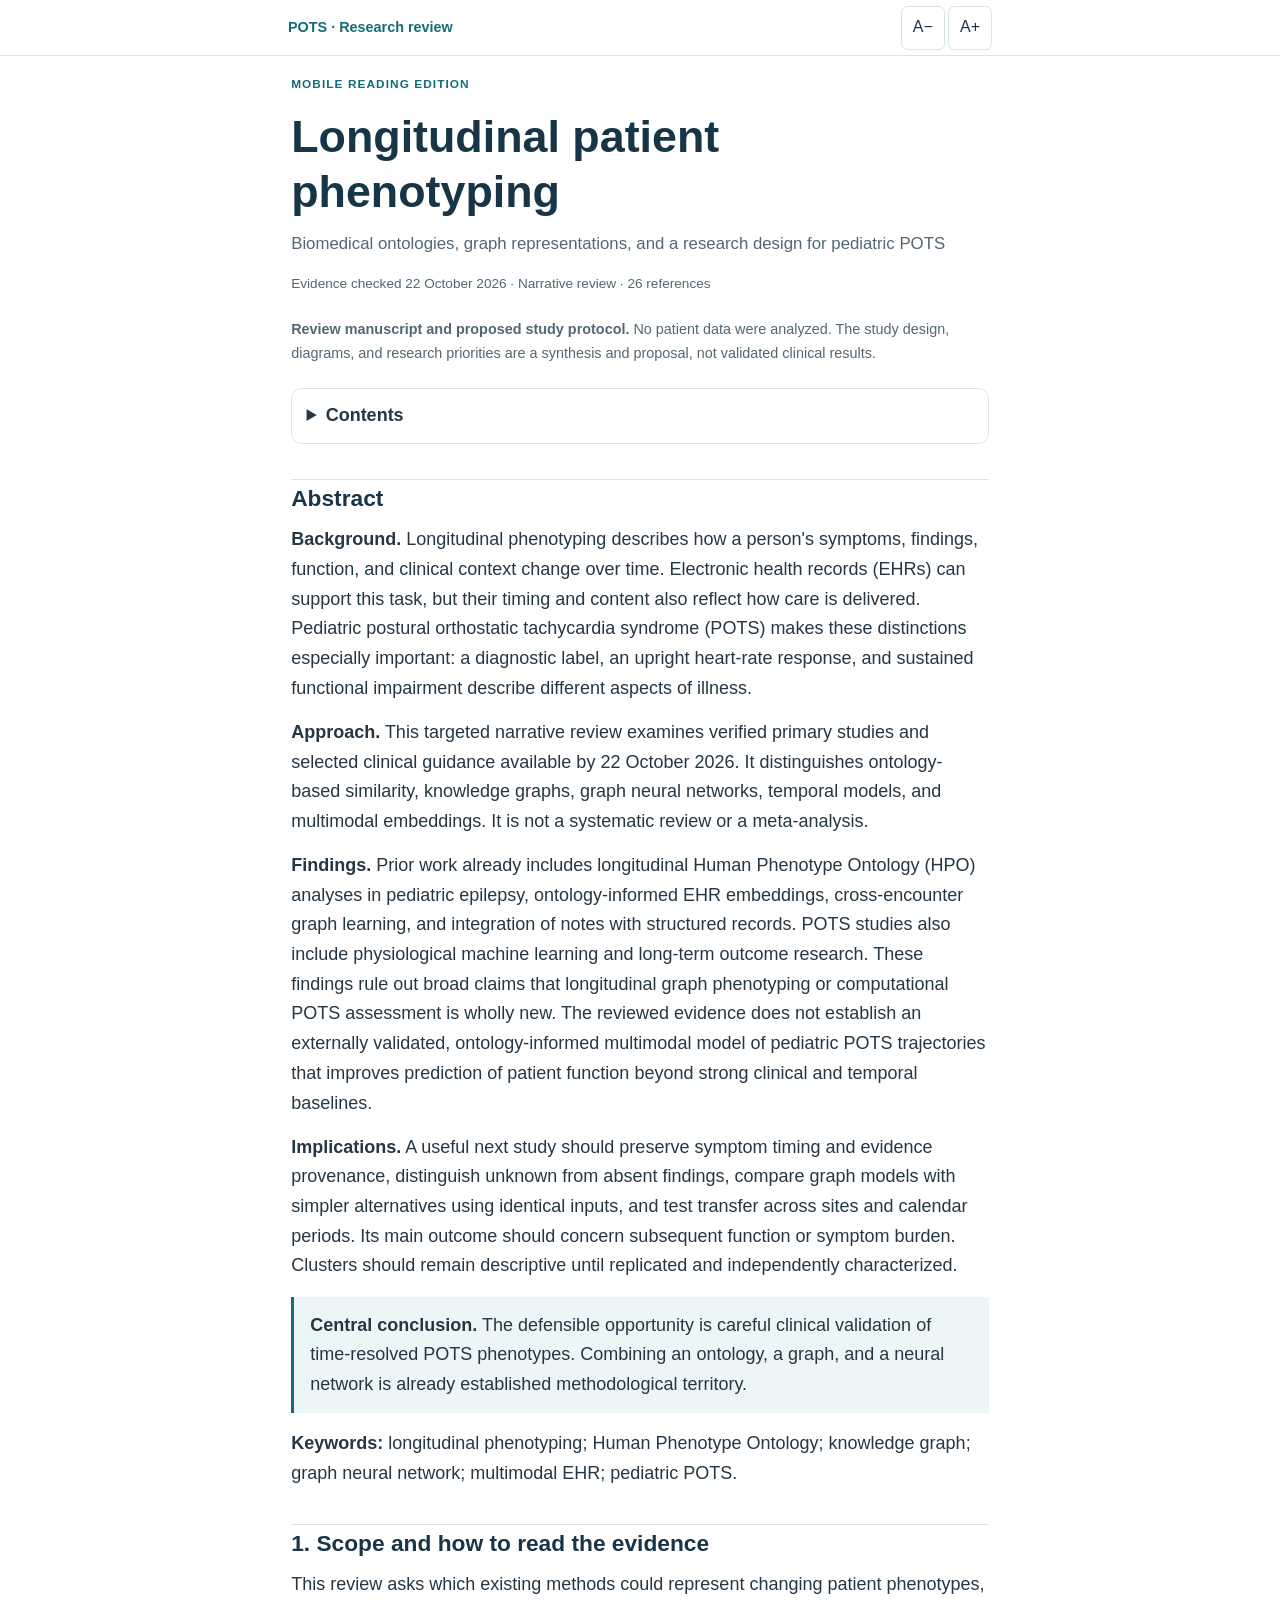
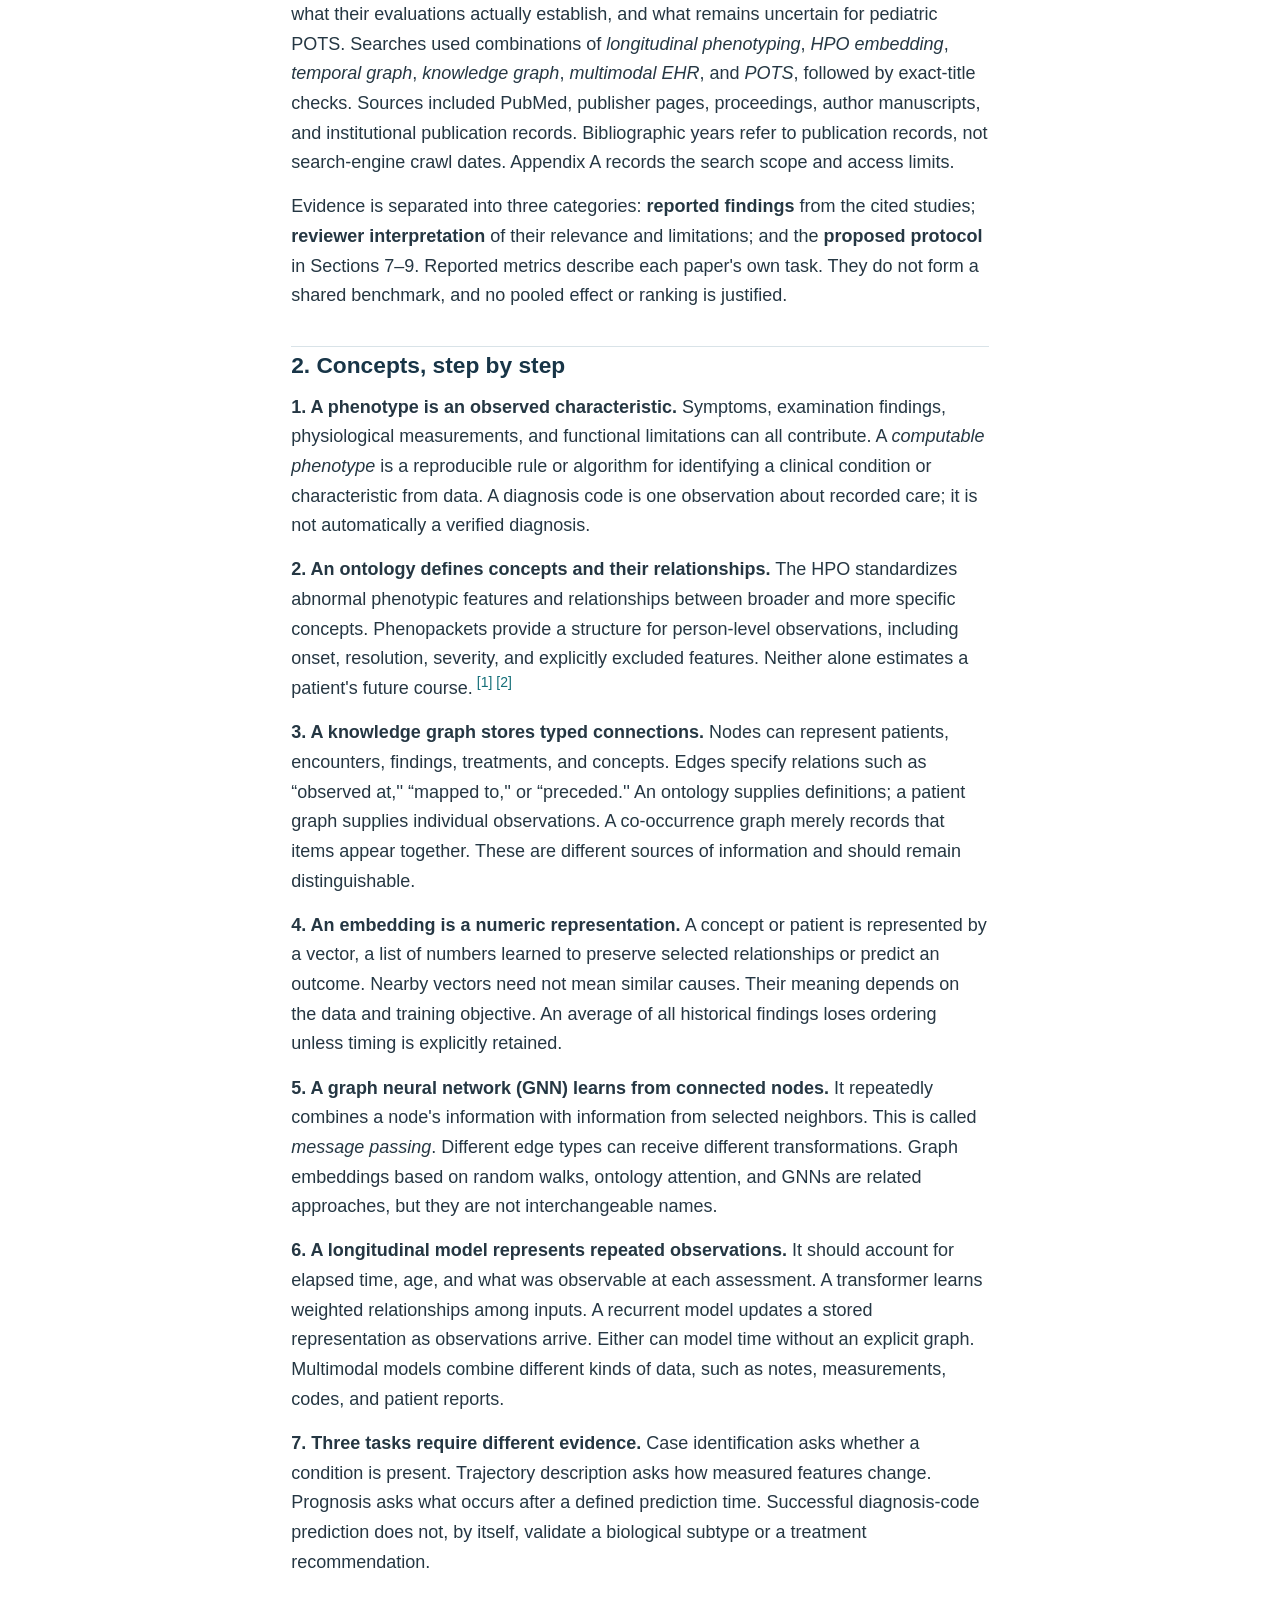
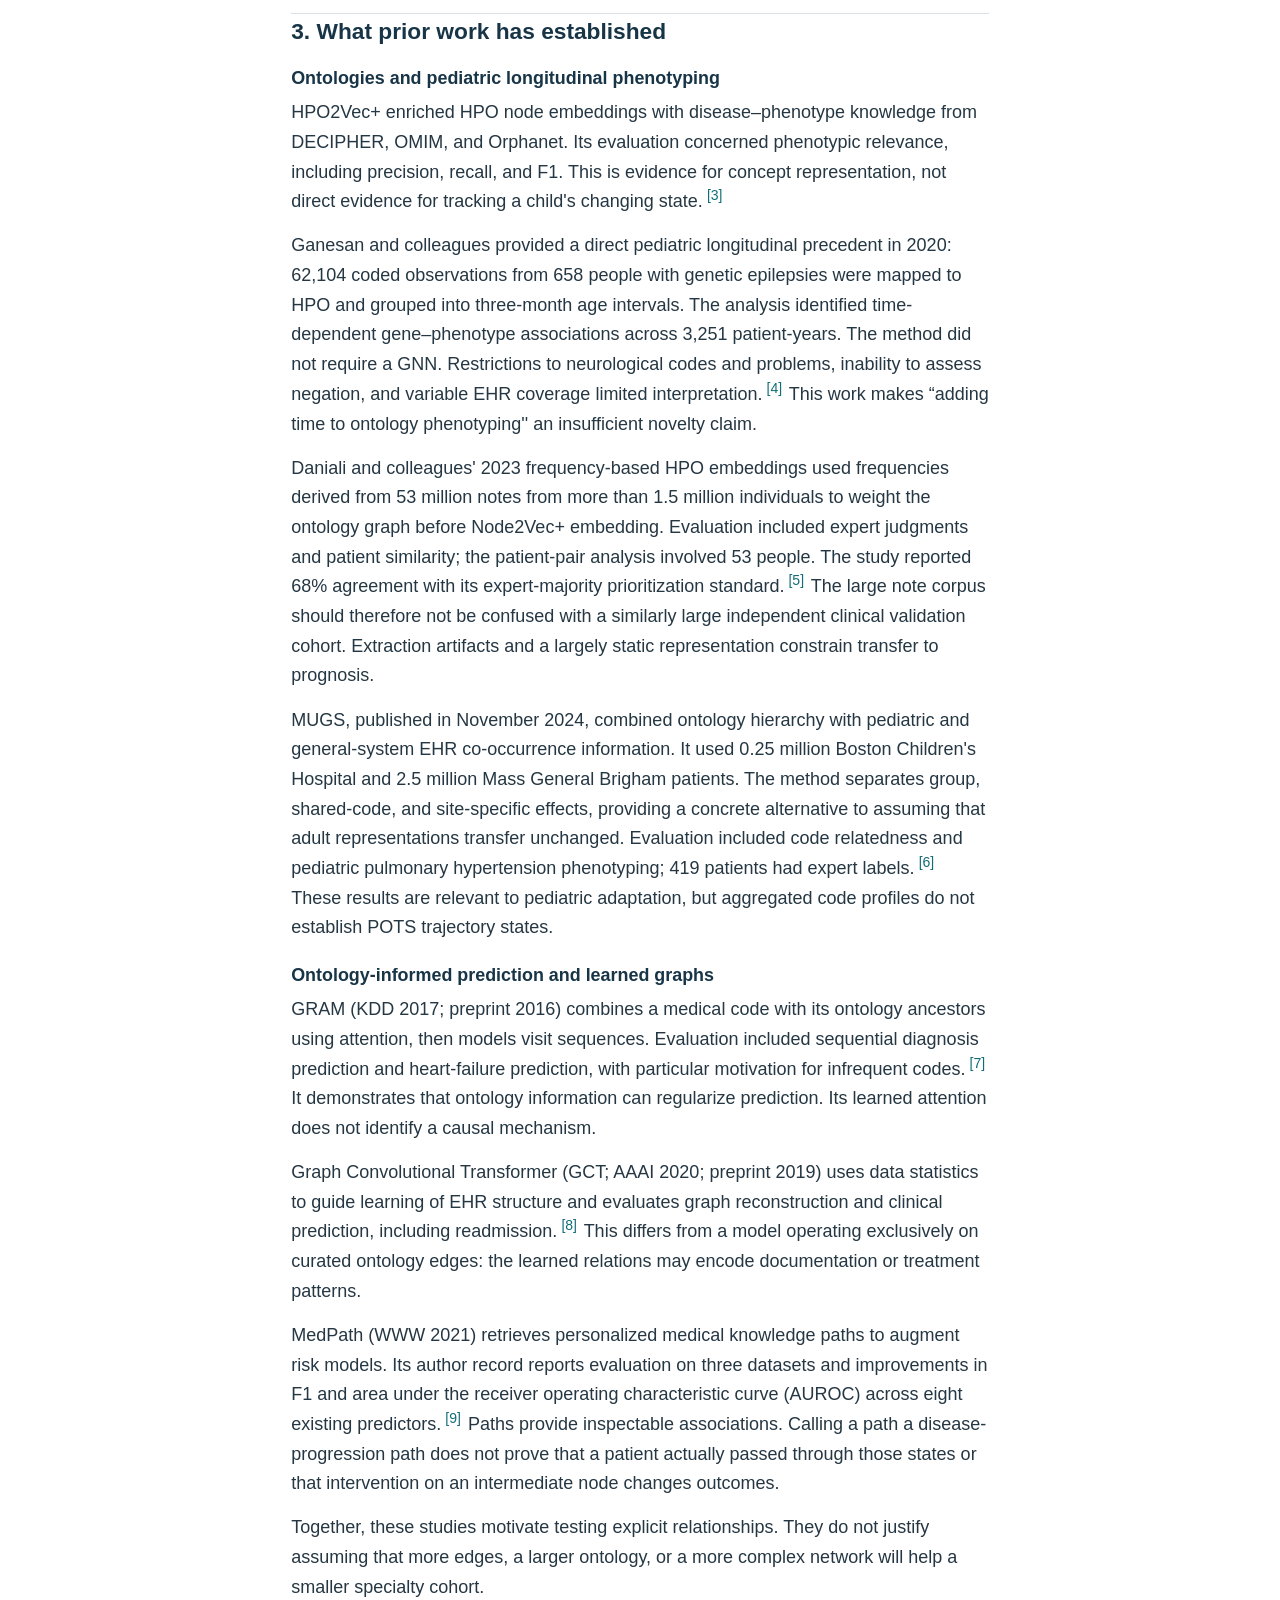
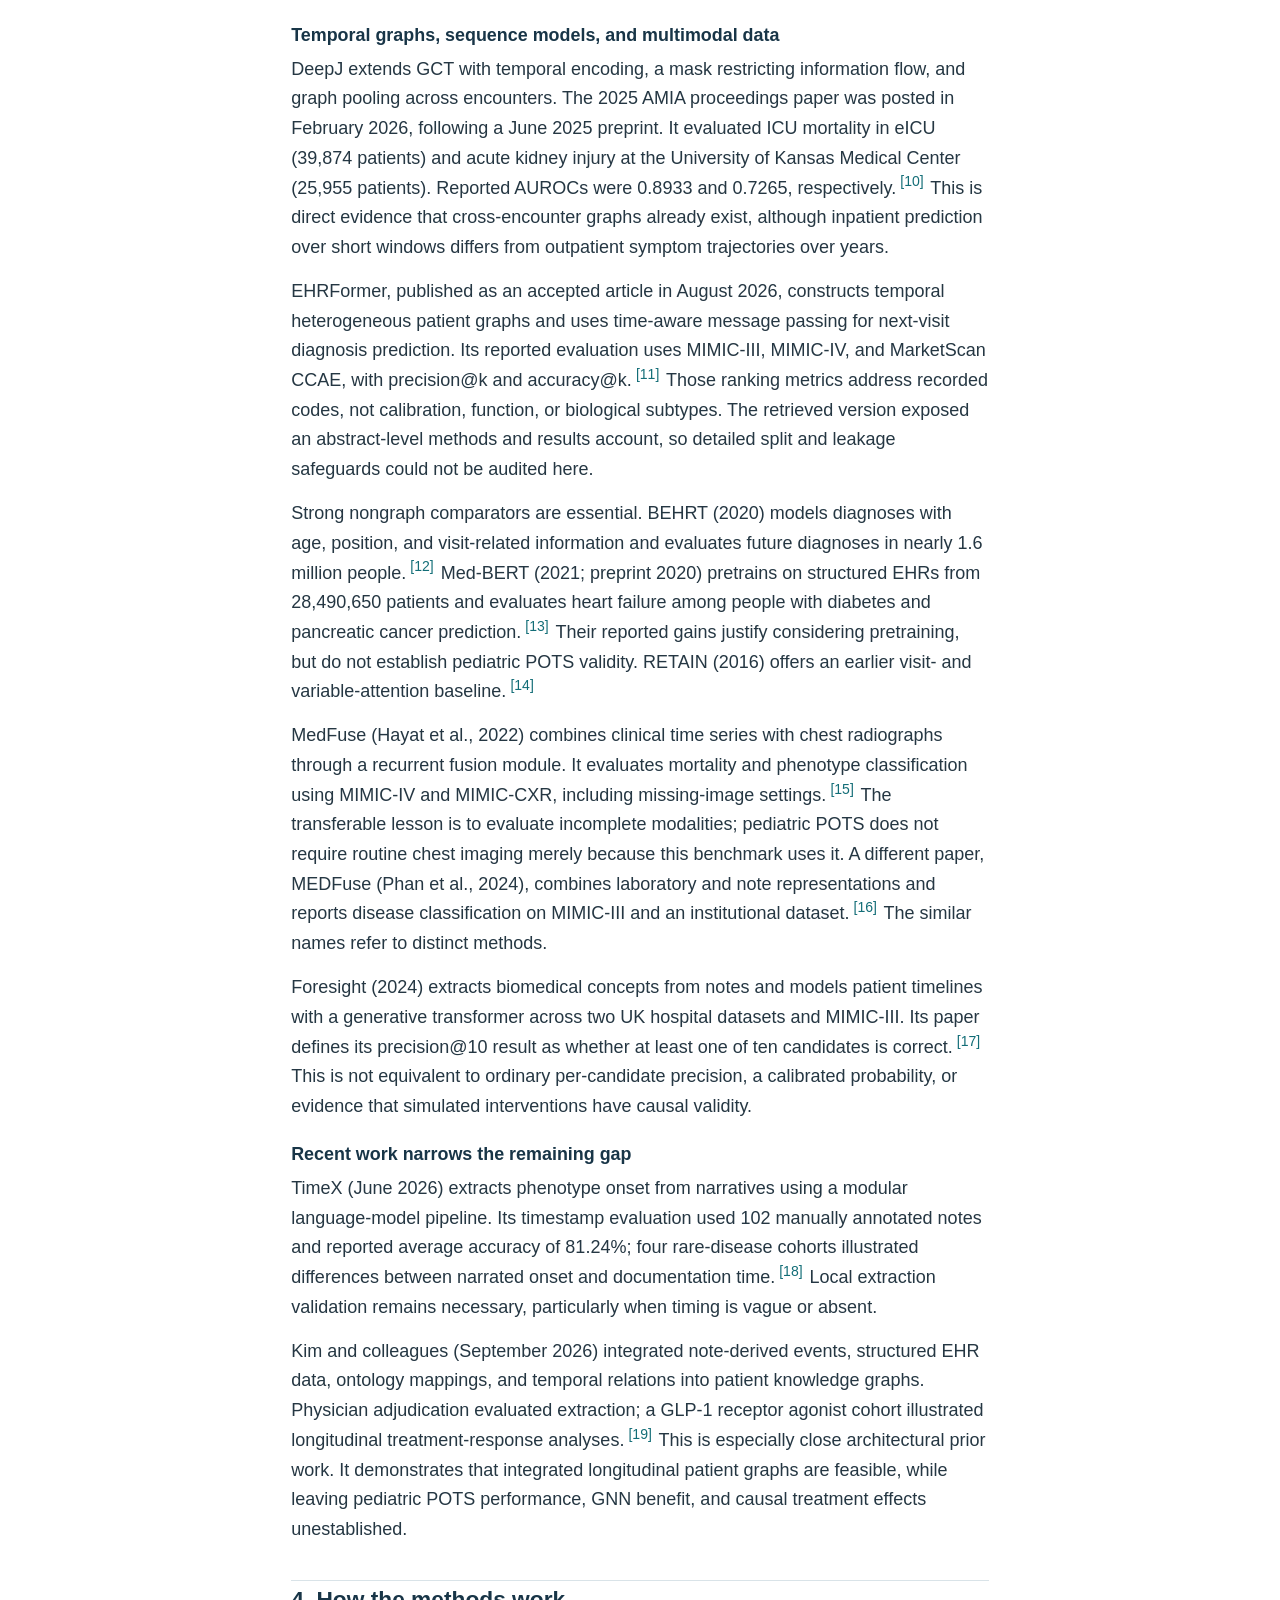
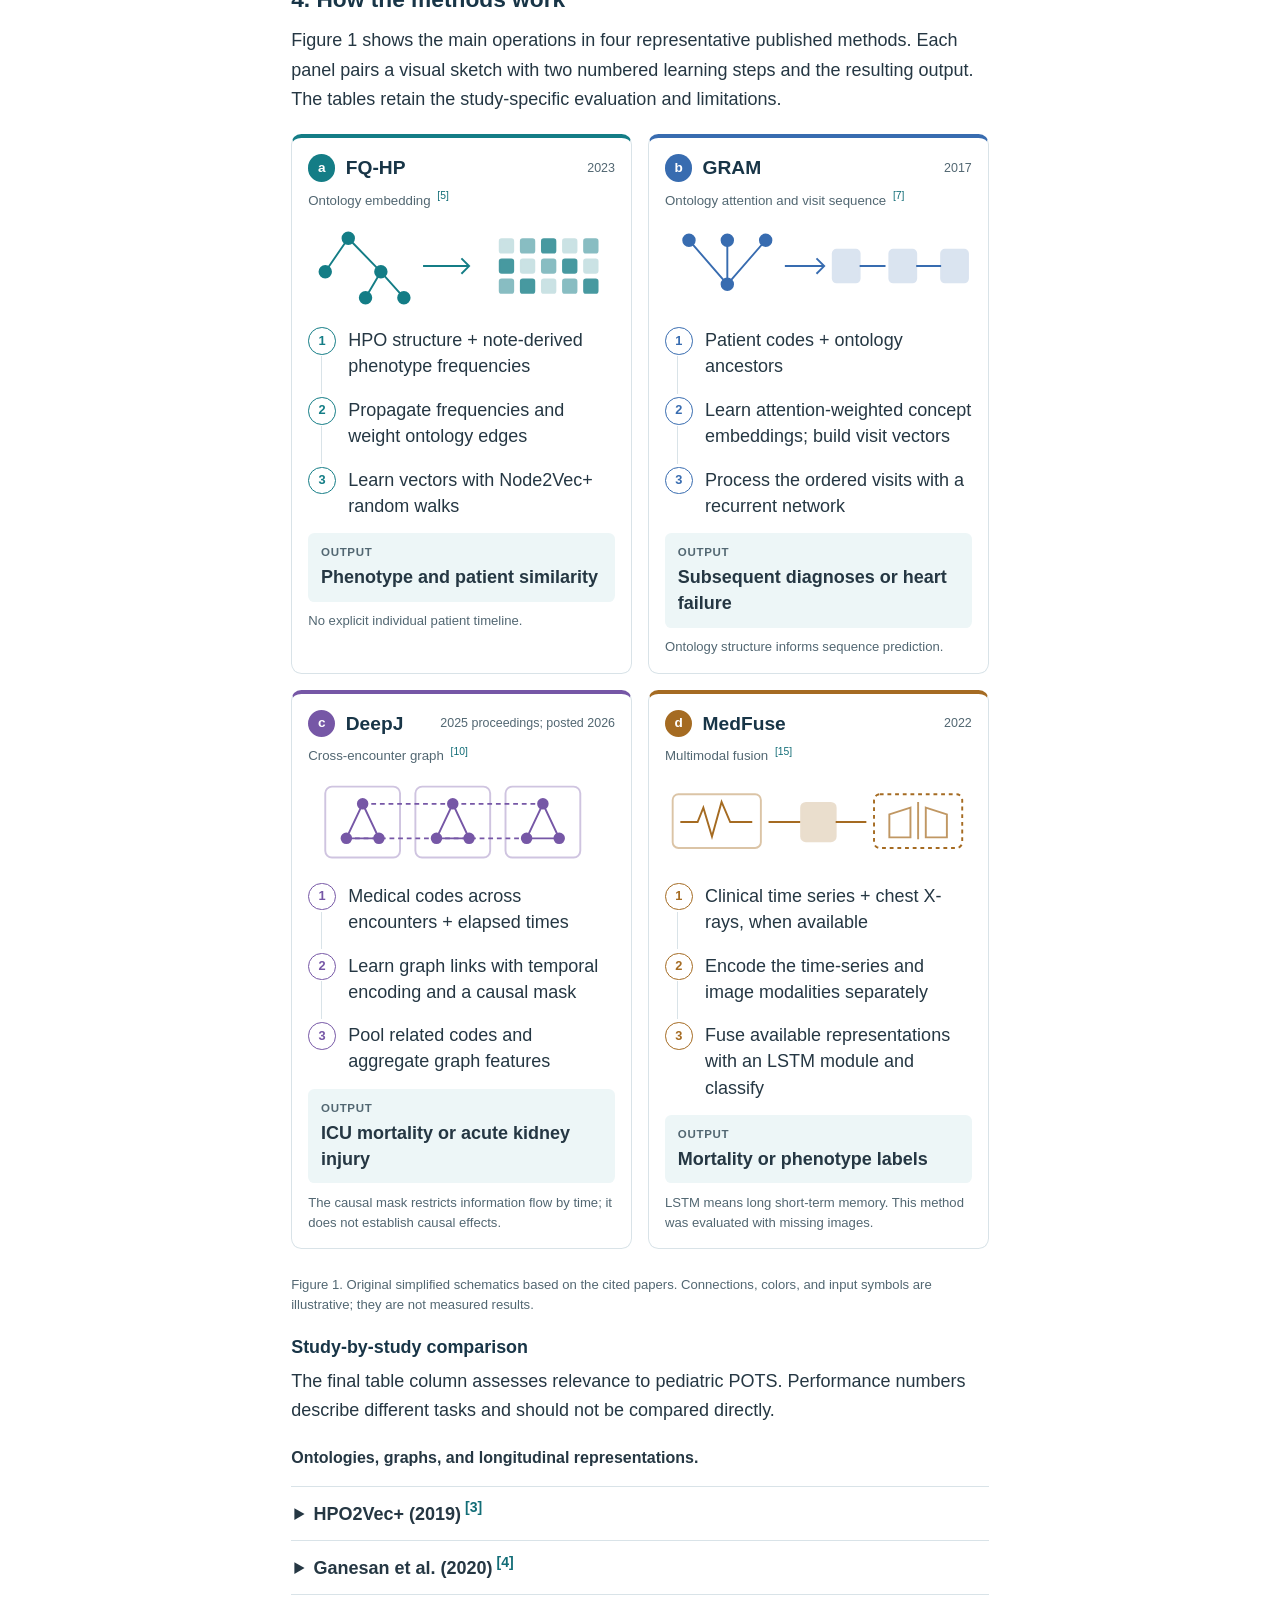
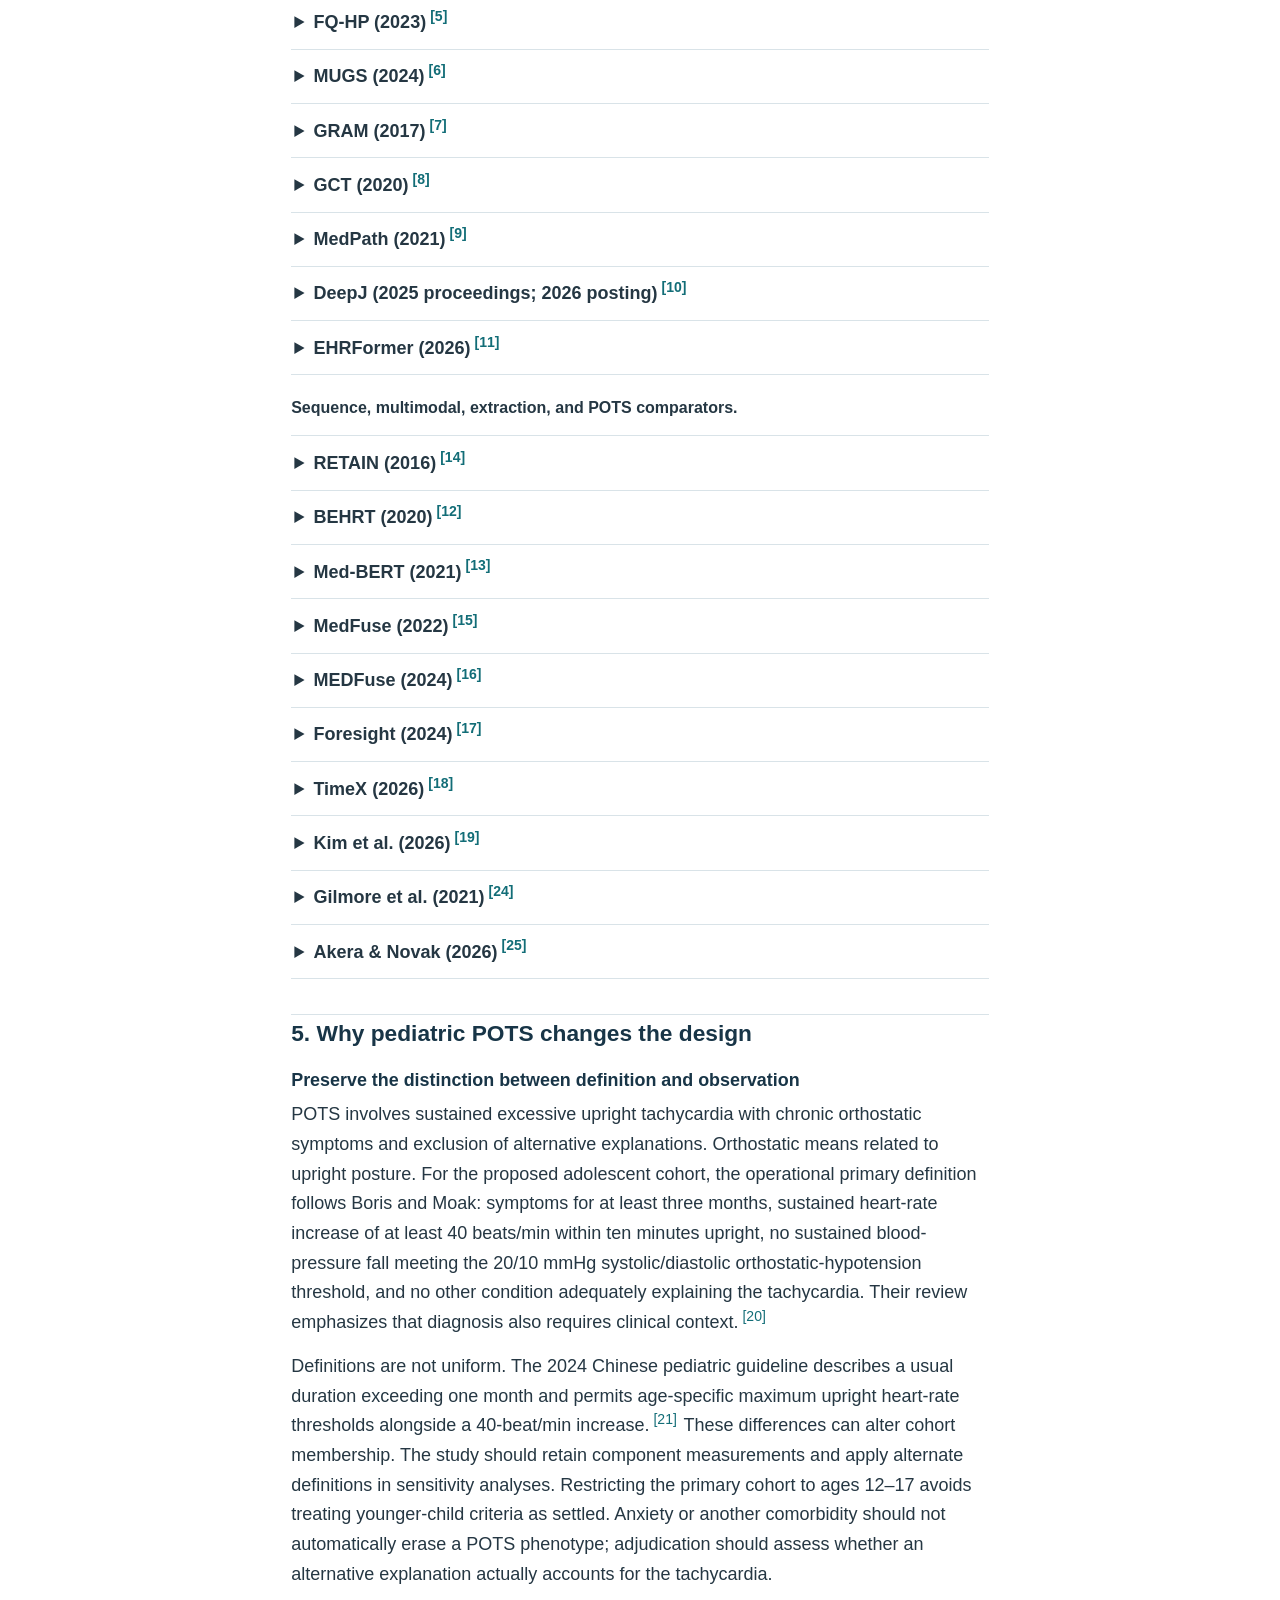
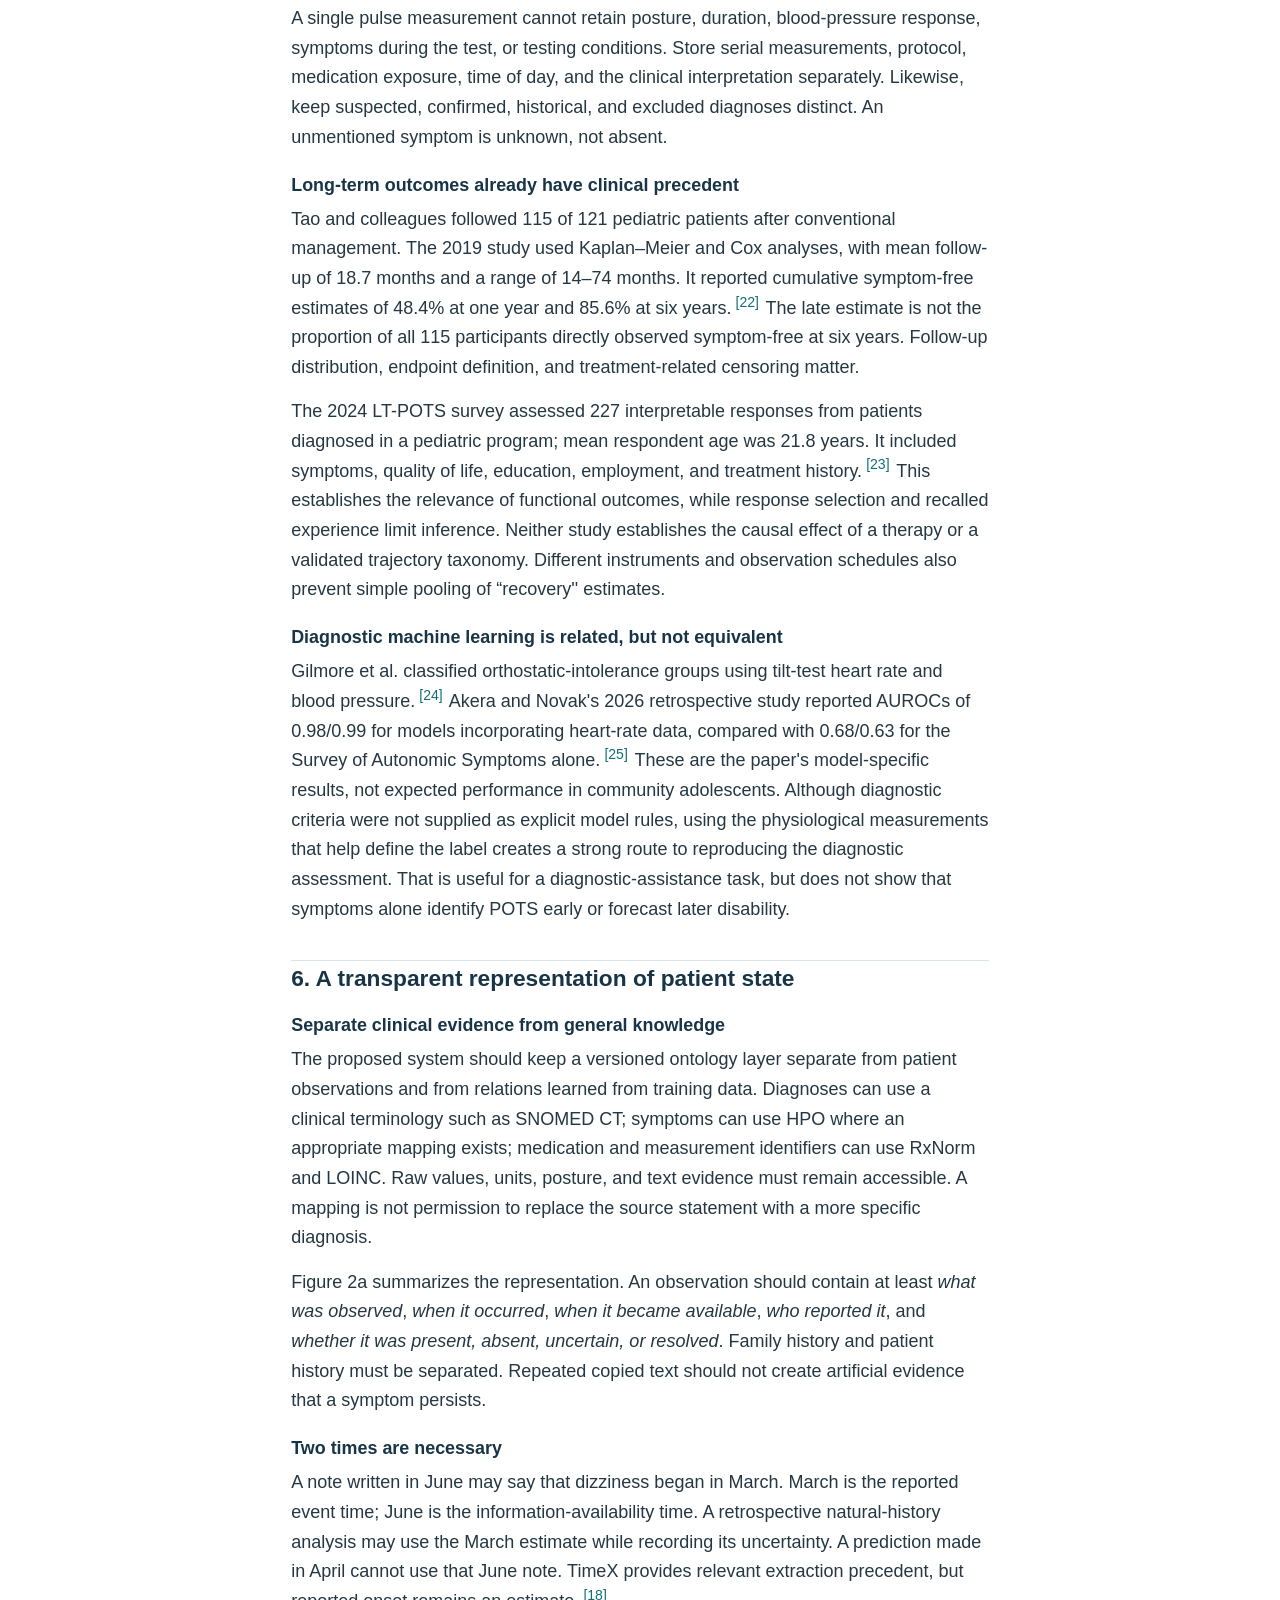
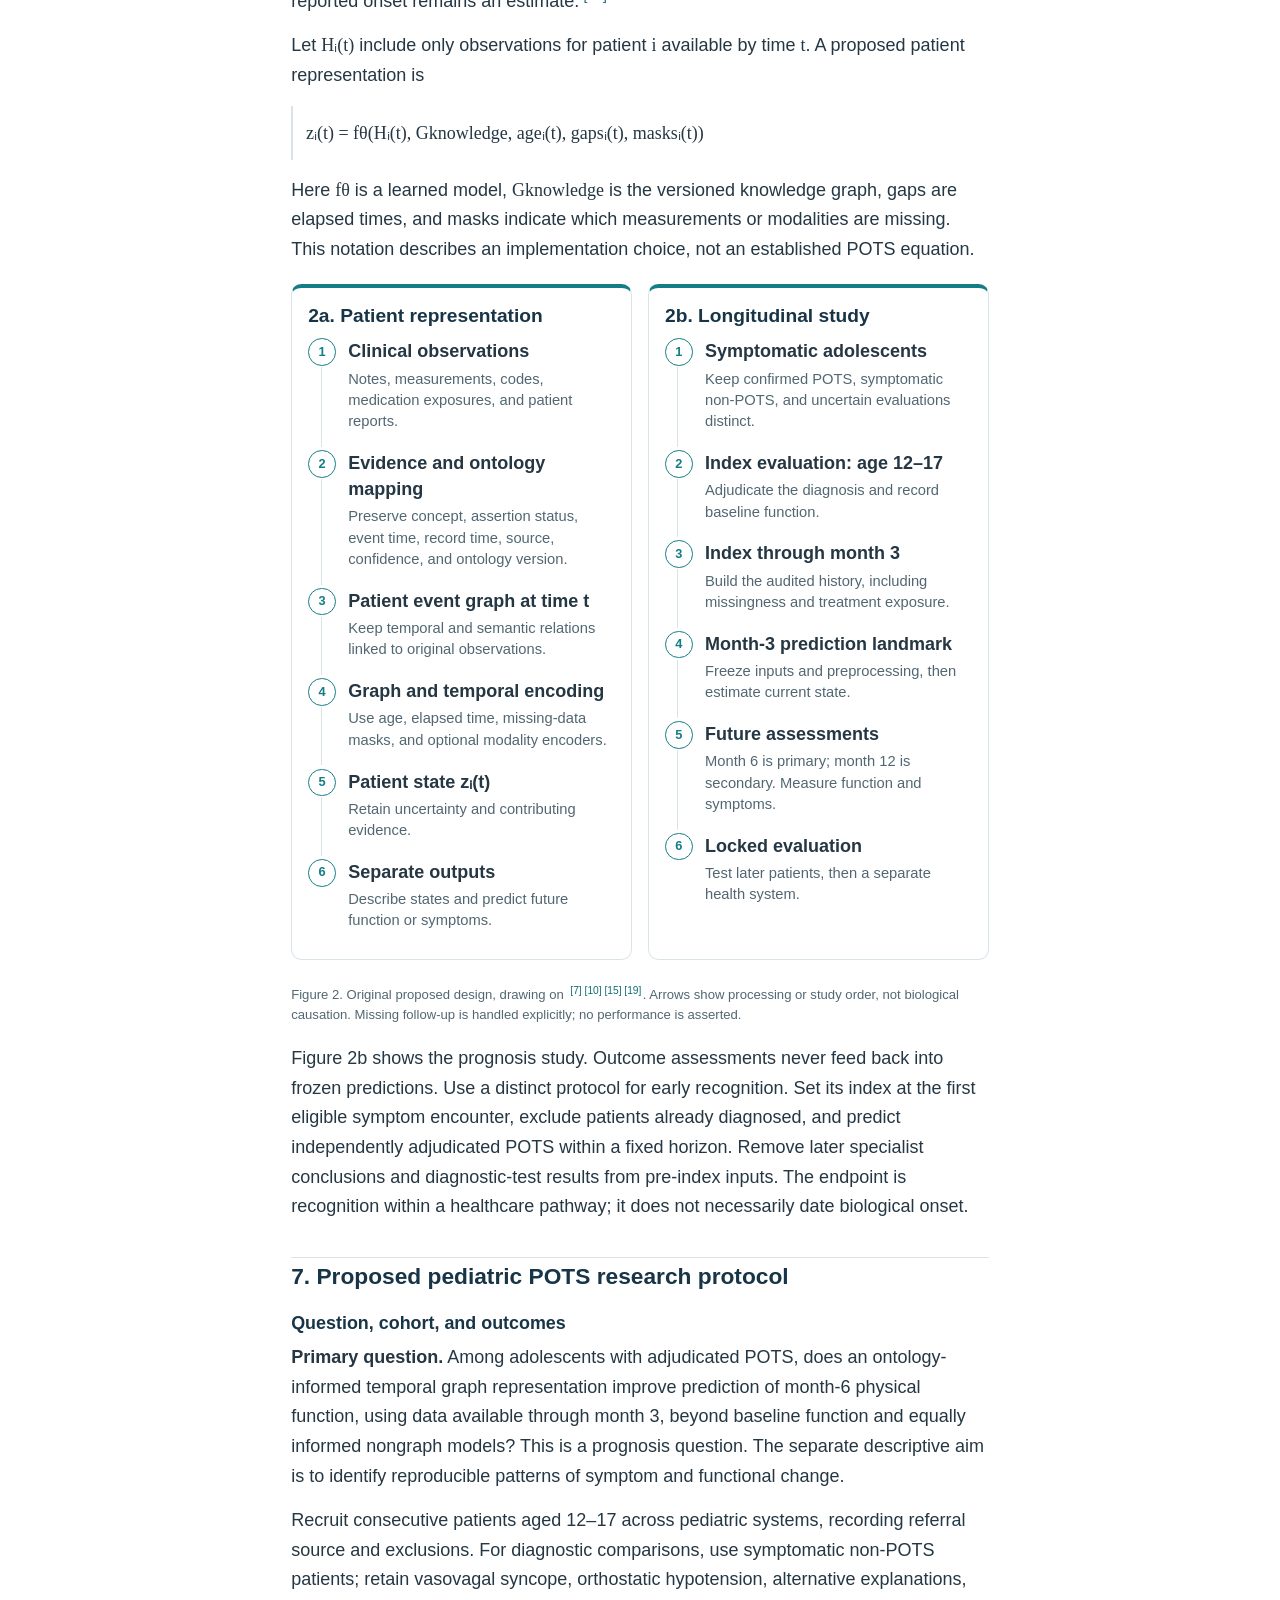
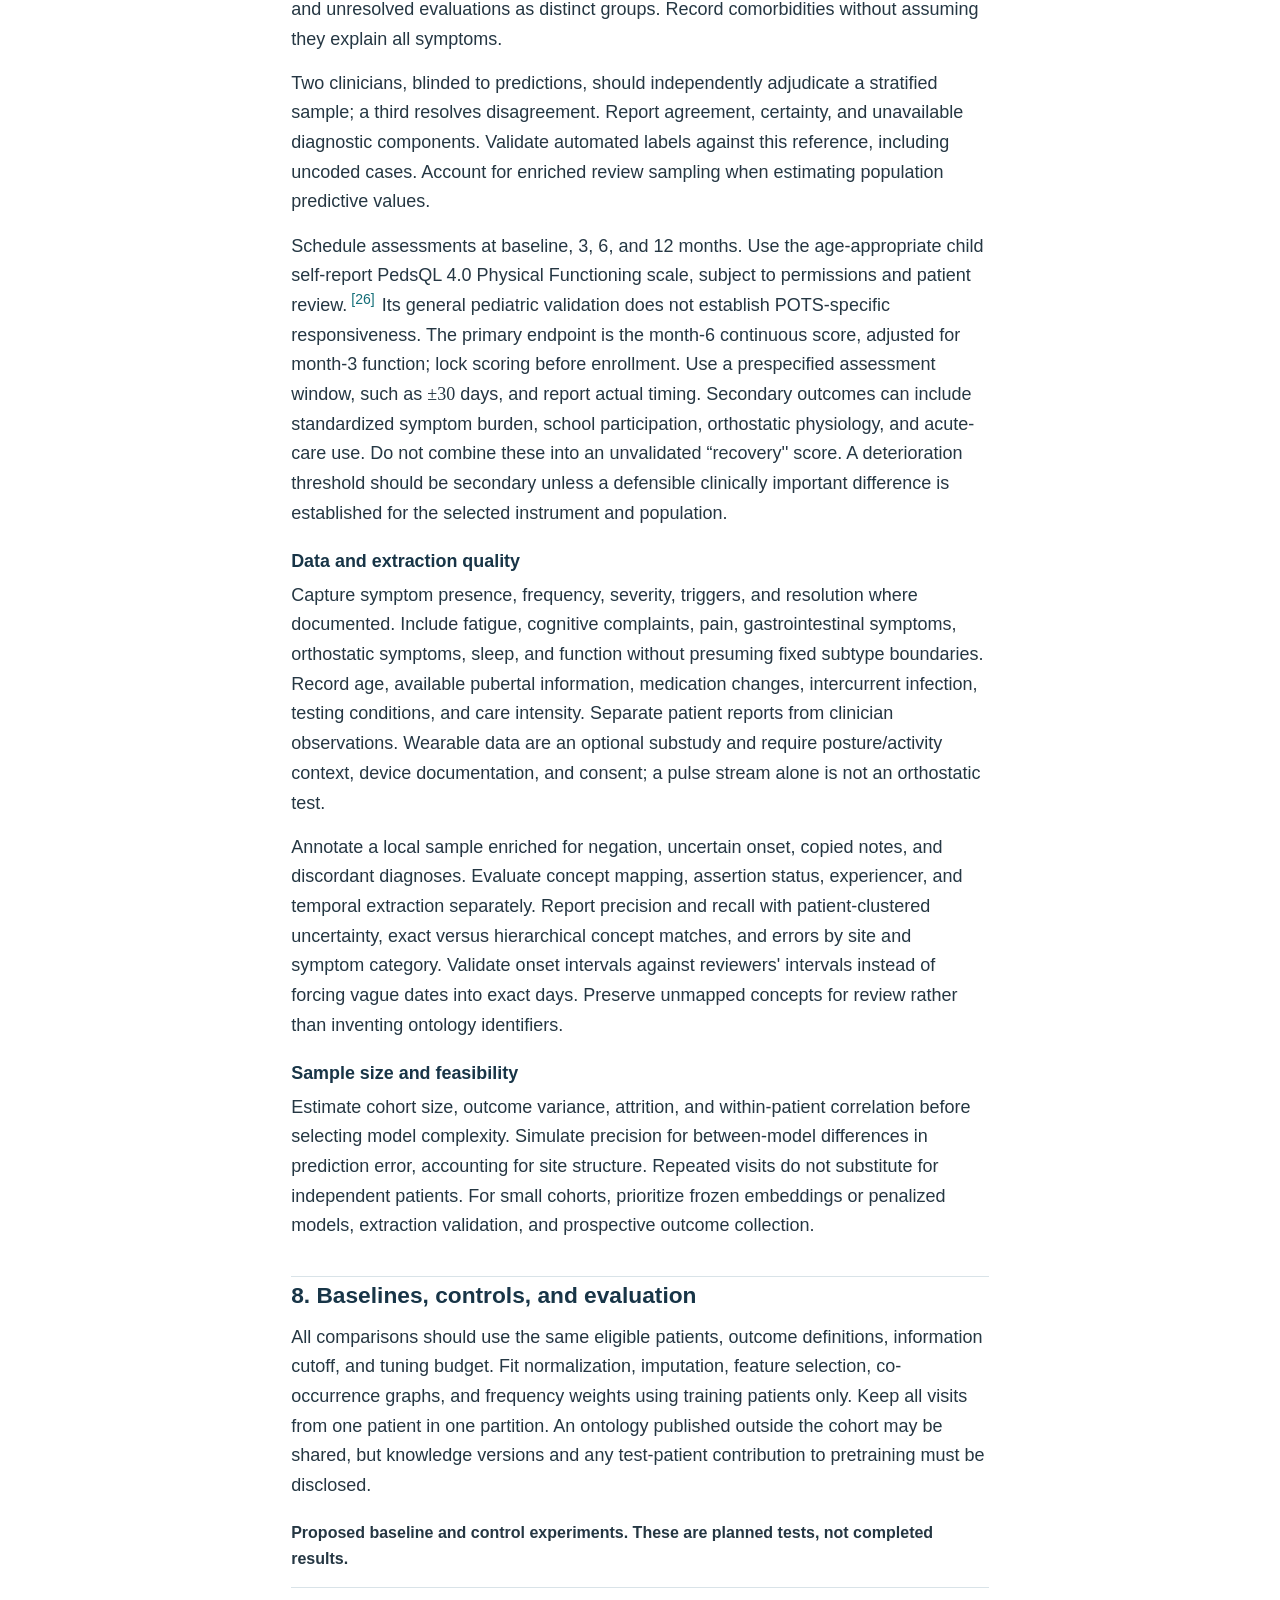
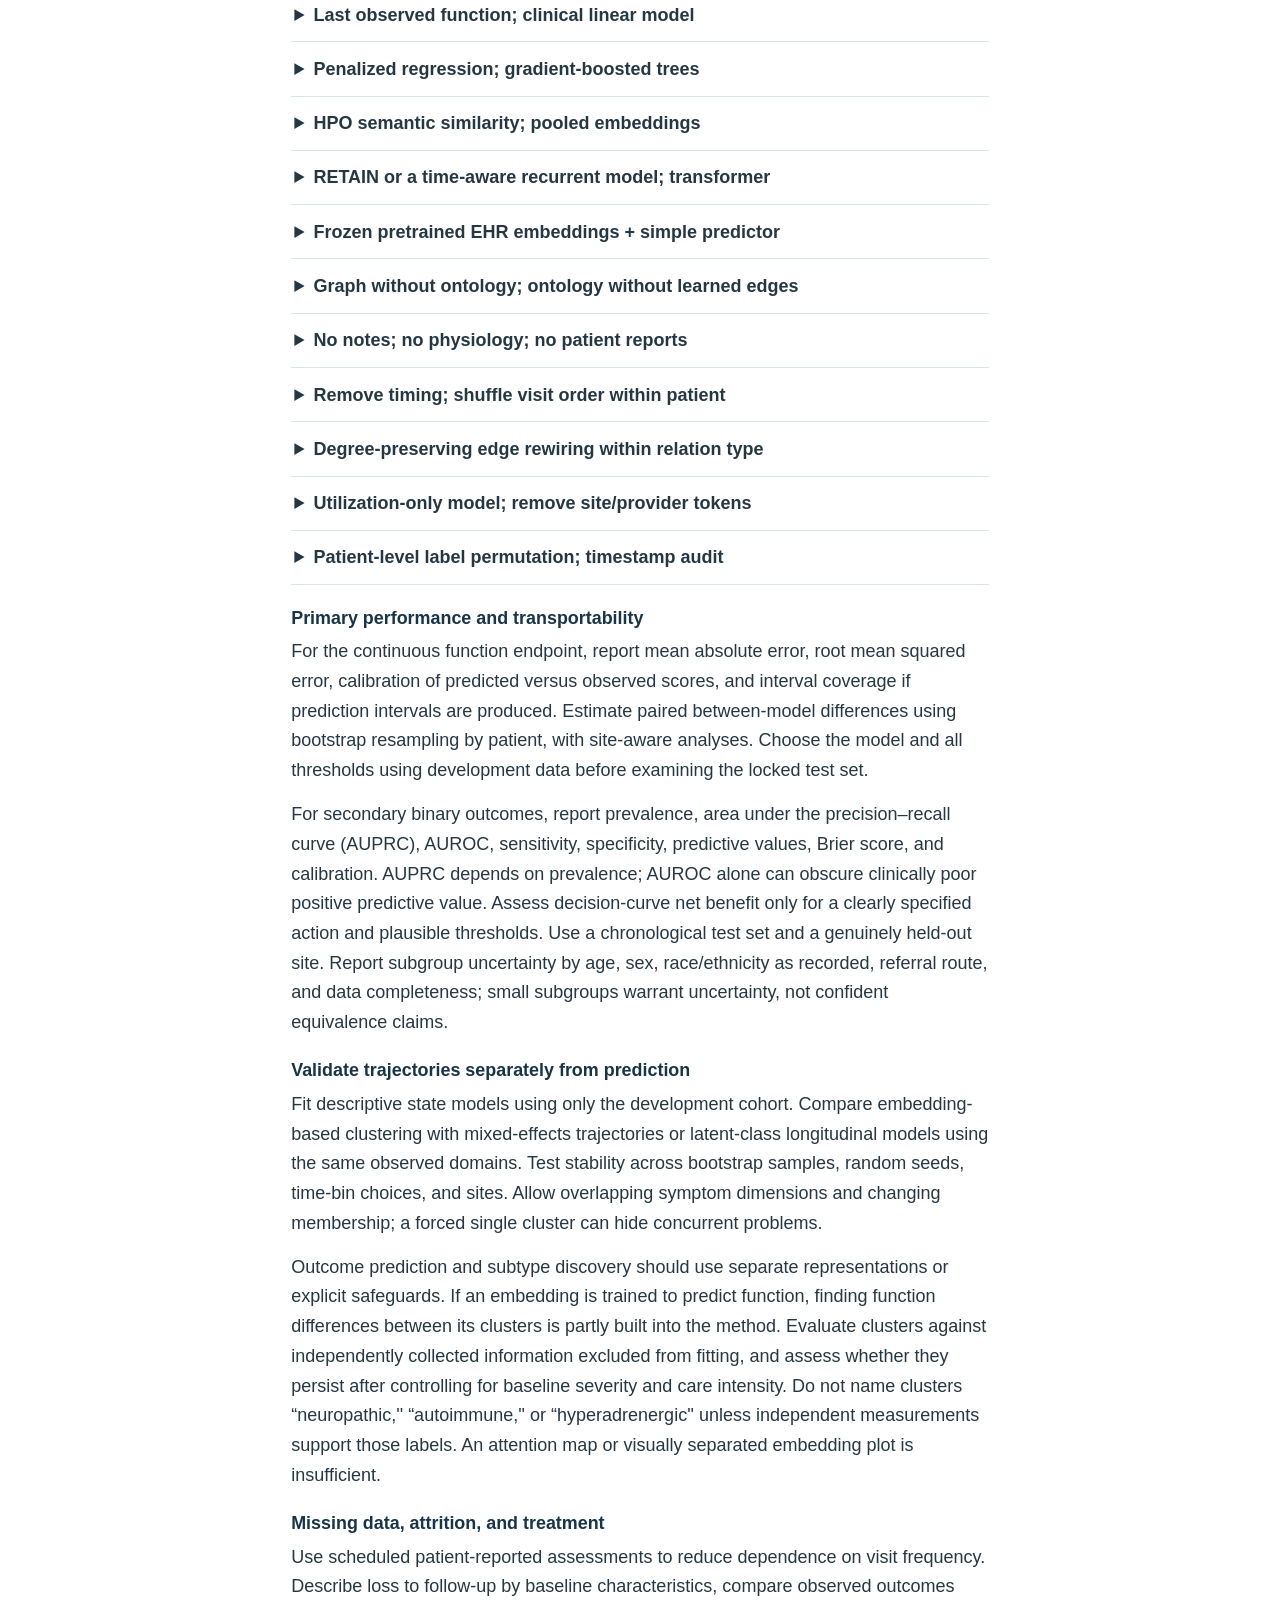
==== pots-review/index.html @ f28c8a90 "Publish mobile-friendly pediatric POTS research review" ====
<!doctype html><html lang="en"><head><meta charset="utf-8"><meta name="viewport" content="width=device-width,initial-scale=1"><meta name="description" content="An accessible narrative review of longitudinal ontology and graph phenotyping, with a pediatric POTS research design."><title>Longitudinal phenotyping & pediatric POTS — Mobile review</title><style>
:root{--paper:#fff;--ink:#183547;--text:#253743;--muted:#526772;--line:#d9e3e8;--tint:#edf6f7;--accent:#126d77;--reading-size:18px;color-scheme:light dark}
*{box-sizing:border-box}html{scroll-behavior:smooth;scroll-padding-top:5rem}body{margin:0;background:var(--paper);color:var(--text);font:var(--reading-size)/1.65 -apple-system,BlinkMacSystemFont,"Segoe UI",Arial,sans-serif;overflow-wrap:break-word}main{max-width:46rem;margin:auto;padding:1.2rem 1.2rem 4rem}a{color:var(--accent);text-underline-offset:.15em;overflow-wrap:anywhere}h1,h2,h3{color:var(--ink);line-height:1.22;text-wrap:balance}h1{font-size:clamp(1.9rem,6.7vw,2.8rem);margin:.7rem 0}h2{font-size:1.42rem;margin:2.2rem 0 .8rem;padding-top:.3rem;border-top:1px solid var(--line)}h3{font-size:1.12rem;margin:1.4rem 0 .5rem}p{margin:0 0 .9rem}strong{font-weight:650}.eyebrow{font-size:.74rem;font-weight:700;letter-spacing:.09em;text-transform:uppercase;color:var(--accent)}.subtitle{color:var(--muted);font-size:1.05rem}.meta{font-size:.85rem;color:var(--muted);margin:1rem 0 1.4rem}.scope-note{font-size:.9rem;color:var(--muted)}.readerbar{position:sticky;top:0;z-index:10;background:var(--paper);border-bottom:1px solid var(--line);display:flex;align-items:center;justify-content:space-between;padding:.35rem max(1rem,calc((100vw - 44rem)/2));gap:.5rem}.readerbar>a{font-size:.9rem;text-decoration:none;font-weight:650}.size-controls{display:flex;gap:.2rem}button{font:inherit;font-size:1rem;background:var(--paper);color:var(--ink);border:1px solid var(--line);border-radius:.4rem;min-width:44px;min-height:44px;cursor:pointer}.contents{border:1px solid var(--line);border-radius:.65rem;padding:.1rem .9rem;margin:1.4rem 0}.contents summary{padding:.65rem 0;cursor:pointer;font-weight:650}.contents nav a{display:block;padding:.42rem 0;text-decoration:none;font-size:.96rem}.takeaway{background:var(--tint);border-left:3px solid var(--accent);padding:.85rem 1rem;margin:1rem 0}.citations{white-space:normal;font-size:.78em;vertical-align:super;line-height:0;margin-left:.15em}.citations a{padding:.08em .14em;text-decoration:none}.study-group{margin:1.2rem 0}.group-label{font-weight:650;font-size:1rem}.study{border-bottom:1px solid var(--line)}.study:first-of-type{border-top:1px solid var(--line)}.study summary{cursor:pointer;padding:.85rem .2rem;font-weight:650;line-height:1.45}.study dl{margin:.15rem 0 1rem;padding:0 .3rem}.study dt{font-size:.8rem;font-weight:700;text-transform:uppercase;letter-spacing:.03em;color:var(--muted);margin-top:.75rem}.study dd{margin:.2rem 0 .7rem}.visuals{margin:1.2rem 0;display:grid;grid-template-columns:1fr;gap:1rem}.method{border:1px solid var(--line);border-top:4px solid var(--method);border-radius:.65rem;padding:1rem;min-width:0;background:var(--paper)}.method-heading{display:flex;align-items:center;gap:.65rem;flex-wrap:wrap}.method h3{margin:0;font-size:1.2rem}.badge{display:inline-grid;place-items:center;background:var(--method);color:white;border-radius:50%;width:1.7rem;height:1.7rem;font-size:.85rem;font-weight:700}.year{margin-left:auto;font-size:.78rem;color:var(--muted);max-width:12rem}.method-kind{font-size:.83rem;color:var(--muted);margin:.5rem 0}.method svg{display:block;width:100%;height:auto;max-height:140px;margin:.6rem auto 1rem}.flow{counter-reset:step;list-style:none;padding:0;margin:.7rem 0}.flow li{position:relative;padding:0 0 1.1rem 2.5rem;line-height:1.45;min-width:0}.flow li:before{counter-increment:step;content:counter(step);position:absolute;left:0;top:0;width:1.6rem;height:1.6rem;border:1px solid var(--method);border-radius:50%;color:var(--method);display:grid;place-items:center;font-size:.8rem;font-weight:700;background:var(--paper)}.flow li:not(:last-child):after{content:"";position:absolute;left:.77rem;top:1.8rem;bottom:.2rem;border-left:1px solid var(--line)}.flow li:last-child{padding-bottom:0}.flow strong,.flow span{display:block}.flow span{margin-top:.25rem;font-size:.92rem;color:var(--muted)}.result{padding:.7rem .8rem;border-radius:.4rem;background:var(--tint);font-weight:650;line-height:1.45;margin:.9rem 0 .6rem}.result>span{display:block;font-size:.72rem;text-transform:uppercase;letter-spacing:.06em;color:var(--muted);margin-bottom:.2rem}.figure-note{font-size:.82rem;line-height:1.5;color:var(--muted);margin:.6rem 0 0}.equation{font-family:Georgia,serif;border-left:2px solid var(--line);padding:.65rem .8rem;margin:1rem 0;line-height:1.8;overflow-wrap:anywhere}.math{font-family:Georgia,serif}.references{padding-left:1.6rem;font-size:.91rem;line-height:1.6}.references li{padding:0 0 1.1rem .15rem;scroll-margin-top:5rem}.back{padding:.3rem .4rem;text-decoration:none}.footer{margin-top:2rem;border-top:1px solid var(--line);padding-top:1rem;font-size:.82rem;color:var(--muted)}:target{outline:2px solid var(--accent);outline-offset:5px}button:focus-visible,a:focus-visible,summary:focus-visible{outline:3px solid var(--accent);outline-offset:3px}
@media(min-width:760px){.visuals{grid-template-columns:repeat(2,minmax(0,1fr))}.visuals>.figure-note{grid-column:1/-1}}
@media(prefers-color-scheme:dark){:root{--paper:#142029;--ink:#e2edf2;--text:#d5e0e6;--muted:#a7bac6;--line:#354853;--tint:#203d45;--accent:#82d3da}.method{--method:#a9c8ec!important}}
@media(prefers-reduced-motion:reduce){html{scroll-behavior:auto}}
@media print{.readerbar,.contents{display:none}body{font-size:11pt;color:#222;background:#fff}main{max-width:none;padding:0}details>dl{display:block}h2{break-after:avoid}.method{break-inside:avoid}.study{break-inside:avoid}}
</style></head><body><div class="readerbar"><a href="#top">POTS · Research review</a><div class="size-controls" role="group" aria-label="Text size"><button type="button" id="smaller" aria-label="Decrease text size">A−</button><button type="button" id="larger" aria-label="Increase text size">A+</button></div></div><main id="top"><header><p class="eyebrow">Mobile reading edition</p><h1>Longitudinal patient phenotyping</h1><p class="subtitle">Biomedical ontologies, graph representations, and a research design for pediatric POTS</p><p class="meta">Evidence checked 22 October 2026 · Narrative review · 26 references</p><p class="scope-note"><strong>Review manuscript and proposed study protocol.</strong> No patient data were analyzed. The study design, diagrams, and research priorities are a synthesis and proposal, not validated clinical results.</p></header><details class="contents"><summary>Contents</summary><nav aria-label="Document contents"><a href="#abstract">Abstract</a><a href="#scope-and-how-to-read-the-evidence">1. Scope and how to read the evidence</a><a href="#concepts-step-by-step">2. Concepts, step by step</a><a href="#what-prior-work-has-established">3. What prior work has established</a><a href="#how-the-methods-work">4. How the methods work</a><a href="#why-pediatric-pots-changes-the-design">5. Why pediatric POTS changes the design</a><a href="#a-transparent-representation-of-patient-state">6. A transparent representation of patient state</a><a href="#proposed-pediatric-pots-research-protocol">7. Proposed pediatric POTS research protocol</a><a href="#baselines-controls-and-evaluation">8. Baselines, controls, and evaluation</a><a href="#what-is-genuinely-missing">9. What is genuinely missing?</a><a href="#discussion-and-practical-priorities">10. Discussion and practical priorities</a><a href="#manuscript-and-figure-notes">Manuscript and figure notes</a><a href="#search-and-verification-record">A. Search and verification record</a><a href="#references">References</a></nav></details><h2 id="abstract">Abstract</h2>
<p><strong>Background.</strong> Longitudinal phenotyping describes how a person&#x27;s symptoms, findings, function, and clinical context change over time. Electronic health records (EHRs) can support this task, but their timing and content also reflect how care is delivered. Pediatric postural orthostatic tachycardia syndrome (POTS) makes these distinctions especially important: a diagnostic label, an upright heart-rate response, and sustained functional impairment describe different aspects of illness.</p>
<p><strong>Approach.</strong> This targeted narrative review examines verified primary studies and selected clinical guidance available by 22 October 2026. It distinguishes ontology-based similarity, knowledge graphs, graph neural networks, temporal models, and multimodal embeddings. It is not a systematic review or a meta-analysis.</p>
<p><strong>Findings.</strong> Prior work already includes longitudinal Human Phenotype Ontology (HPO) analyses in pediatric epilepsy, ontology-informed EHR embeddings, cross-encounter graph learning, and integration of notes with structured records. POTS studies also include physiological machine learning and long-term outcome research. These findings rule out broad claims that longitudinal graph phenotyping or computational POTS assessment is wholly new. The reviewed evidence does not establish an externally validated, ontology-informed multimodal model of pediatric POTS trajectories that improves prediction of patient function beyond strong clinical and temporal baselines.</p>
<p><strong>Implications.</strong> A useful next study should preserve symptom timing and evidence provenance, distinguish unknown from absent findings, compare graph models with simpler alternatives using identical inputs, and test transfer across sites and calendar periods. Its main outcome should concern subsequent function or symptom burden. Clusters should remain descriptive until replicated and independently characterized.</p>
<aside class="takeaway"><strong>Central conclusion.</strong> The defensible opportunity is careful clinical validation of time-resolved POTS phenotypes. Combining an ontology, a graph, and a neural network is already established methodological territory.</aside>
<p><strong>Keywords:</strong> longitudinal phenotyping; Human Phenotype Ontology; knowledge graph; graph neural network; multimodal EHR; pediatric POTS.</p>
<h2 id="scope-and-how-to-read-the-evidence">1. Scope and how to read the evidence</h2>
<p>This review asks which existing methods could represent changing patient phenotypes, what their evaluations actually establish, and what remains uncertain for pediatric POTS. Searches used combinations of <em>longitudinal phenotyping</em>, <em>HPO embedding</em>, <em>temporal graph</em>, <em>knowledge graph</em>, <em>multimodal EHR</em>, and <em>POTS</em>, followed by exact-title checks. Sources included PubMed, publisher pages, proceedings, author manuscripts, and institutional publication records. Bibliographic years refer to publication records, not search-engine crawl dates. Appendix A records the search scope and access limits.</p>
<p>Evidence is separated into three categories: <strong>reported findings</strong> from the cited studies; <strong>reviewer interpretation</strong> of their relevance and limitations; and the <strong>proposed protocol</strong> in Sections 7–9. Reported metrics describe each paper&#x27;s own task. They do not form a shared benchmark, and no pooled effect or ranking is justified.</p>
<h2 id="concepts-step-by-step">2. Concepts, step by step</h2>
<p><strong>1. A phenotype is an observed characteristic.</strong> Symptoms, examination findings, physiological measurements, and functional limitations can all contribute. A <em>computable phenotype</em> is a reproducible rule or algorithm for identifying a clinical condition or characteristic from data. A diagnosis code is one observation about recorded care; it is not automatically a verified diagnosis.</p>
<p><strong>2. An ontology defines concepts and their relationships.</strong> The HPO standardizes abnormal phenotypic features and relationships between broader and more specific concepts. Phenopackets provide a structure for person-level observations, including onset, resolution, severity, and explicitly excluded features. Neither alone estimates a patient&#x27;s future course.<span class="citations"><a href="#ref-hpo" aria-label="Reference 1">[1]</a><a href="#ref-phenopackets" aria-label="Reference 2">[2]</a></span></p>
<p><strong>3. A knowledge graph stores typed connections.</strong> Nodes can represent patients, encounters, findings, treatments, and concepts. Edges specify relations such as “observed at,&#x27;&#x27; “mapped to,&#x27;&#x27; or “preceded.&#x27;&#x27; An ontology supplies definitions; a patient graph supplies individual observations. A co-occurrence graph merely records that items appear together. These are different sources of information and should remain distinguishable.</p>
<p><strong>4. An embedding is a numeric representation.</strong> A concept or patient is represented by a vector, a list of numbers learned to preserve selected relationships or predict an outcome. Nearby vectors need not mean similar causes. Their meaning depends on the data and training objective. An average of all historical findings loses ordering unless timing is explicitly retained.</p>
<p><strong>5. A graph neural network (GNN) learns from connected nodes.</strong> It repeatedly combines a node&#x27;s information with information from selected neighbors. This is called <em>message passing</em>. Different edge types can receive different transformations. Graph embeddings based on random walks, ontology attention, and GNNs are related approaches, but they are not interchangeable names.</p>
<p><strong>6. A longitudinal model represents repeated observations.</strong> It should account for elapsed time, age, and what was observable at each assessment. A transformer learns weighted relationships among inputs. A recurrent model updates a stored representation as observations arrive. Either can model time without an explicit graph. Multimodal models combine different kinds of data, such as notes, measurements, codes, and patient reports.</p>
<p><strong>7. Three tasks require different evidence.</strong> Case identification asks whether a condition is present. Trajectory description asks how measured features change. Prognosis asks what occurs after a defined prediction time. Successful diagnosis-code prediction does not, by itself, validate a biological subtype or a treatment recommendation.</p>
<h2 id="what-prior-work-has-established">3. What prior work has established</h2>
<h3 id="ontologies-and-pediatric-longitudinal-phenotyping">Ontologies and pediatric longitudinal phenotyping</h3>
<p>HPO2Vec+ enriched HPO node embeddings with disease–phenotype knowledge from DECIPHER, OMIM, and Orphanet. Its evaluation concerned phenotypic relevance, including precision, recall, and F1. This is evidence for concept representation, not direct evidence for tracking a child&#x27;s changing state.<span class="citations"><a href="#ref-hpo2vec" aria-label="Reference 3">[3]</a></span></p>
<p>Ganesan and colleagues provided a direct pediatric longitudinal precedent in 2020: 62,104 coded observations from 658 people with genetic epilepsies were mapped to HPO and grouped into three-month age intervals. The analysis identified time-dependent gene–phenotype associations across 3,251 patient-years. The method did not require a GNN. Restrictions to neurological codes and problems, inability to assess negation, and variable EHR coverage limited interpretation.<span class="citations"><a href="#ref-ganesan" aria-label="Reference 4">[4]</a></span> This work makes “adding time to ontology phenotyping&#x27;&#x27; an insufficient novelty claim.</p>
<p>Daniali and colleagues&#x27; 2023 frequency-based HPO embeddings used frequencies derived from 53 million notes from more than 1.5 million individuals to weight the ontology graph before Node2Vec+ embedding. Evaluation included expert judgments and patient similarity; the patient-pair analysis involved 53 people. The study reported 68% agreement with its expert-majority prioritization standard.<span class="citations"><a href="#ref-fqhp" aria-label="Reference 5">[5]</a></span> The large note corpus should therefore not be confused with a similarly large independent clinical validation cohort. Extraction artifacts and a largely static representation constrain transfer to prognosis.</p>
<p>MUGS, published in November 2024, combined ontology hierarchy with pediatric and general-system EHR co-occurrence information. It used 0.25 million Boston Children&#x27;s Hospital and 2.5 million Mass General Brigham patients. The method separates group, shared-code, and site-specific effects, providing a concrete alternative to assuming that adult representations transfer unchanged. Evaluation included code relatedness and pediatric pulmonary hypertension phenotyping; 419 patients had expert labels.<span class="citations"><a href="#ref-mugs" aria-label="Reference 6">[6]</a></span> These results are relevant to pediatric adaptation, but aggregated code profiles do not establish POTS trajectory states.</p>
<h3 id="ontology-informed-prediction-and-learned-graphs">Ontology-informed prediction and learned graphs</h3>
<p>GRAM (KDD 2017; preprint 2016) combines a medical code with its ontology ancestors using attention, then models visit sequences. Evaluation included sequential diagnosis prediction and heart-failure prediction, with particular motivation for infrequent codes.<span class="citations"><a href="#ref-gram" aria-label="Reference 7">[7]</a></span> It demonstrates that ontology information can regularize prediction. Its learned attention does not identify a causal mechanism.</p>
<p>Graph Convolutional Transformer (GCT; AAAI 2020; preprint 2019) uses data statistics to guide learning of EHR structure and evaluates graph reconstruction and clinical prediction, including readmission.<span class="citations"><a href="#ref-gct" aria-label="Reference 8">[8]</a></span> This differs from a model operating exclusively on curated ontology edges: the learned relations may encode documentation or treatment patterns.</p>
<p>MedPath (WWW 2021) retrieves personalized medical knowledge paths to augment risk models. Its author record reports evaluation on three datasets and improvements in F1 and area under the receiver operating characteristic curve (AUROC) across eight existing predictors.<span class="citations"><a href="#ref-medpath" aria-label="Reference 9">[9]</a></span> Paths provide inspectable associations. Calling a path a disease-progression path does not prove that a patient actually passed through those states or that intervention on an intermediate node changes outcomes.</p>
<p>Together, these studies motivate testing explicit relationships. They do not justify assuming that more edges, a larger ontology, or a more complex network will help a smaller specialty cohort.</p>
<h3 id="temporal-graphs-sequence-models-and-multimodal-data">Temporal graphs, sequence models, and multimodal data</h3>
<p>DeepJ extends GCT with temporal encoding, a mask restricting information flow, and graph pooling across encounters. The 2025 AMIA proceedings paper was posted in February 2026, following a June 2025 preprint. It evaluated ICU mortality in eICU (39,874 patients) and acute kidney injury at the University of Kansas Medical Center (25,955 patients). Reported AUROCs were 0.8933 and 0.7265, respectively.<span class="citations"><a href="#ref-deepj" aria-label="Reference 10">[10]</a></span> This is direct evidence that cross-encounter graphs already exist, although inpatient prediction over short windows differs from outpatient symptom trajectories over years.</p>
<p>EHRFormer, published as an accepted article in August 2026, constructs temporal heterogeneous patient graphs and uses time-aware message passing for next-visit diagnosis prediction. Its reported evaluation uses MIMIC-III, MIMIC-IV, and MarketScan CCAE, with precision@k and accuracy@k.<span class="citations"><a href="#ref-ehrformer" aria-label="Reference 11">[11]</a></span> Those ranking metrics address recorded codes, not calibration, function, or biological subtypes. The retrieved version exposed an abstract-level methods and results account, so detailed split and leakage safeguards could not be audited here.</p>
<p>Strong nongraph comparators are essential. BEHRT (2020) models diagnoses with age, position, and visit-related information and evaluates future diagnoses in nearly 1.6 million people.<span class="citations"><a href="#ref-behrt" aria-label="Reference 12">[12]</a></span> Med-BERT (2021; preprint 2020) pretrains on structured EHRs from 28,490,650 patients and evaluates heart failure among people with diabetes and pancreatic cancer prediction.<span class="citations"><a href="#ref-medbert" aria-label="Reference 13">[13]</a></span> Their reported gains justify considering pretraining, but do not establish pediatric POTS validity. RETAIN (2016) offers an earlier visit- and variable-attention baseline.<span class="citations"><a href="#ref-retain" aria-label="Reference 14">[14]</a></span></p>
<p>MedFuse (Hayat et al., 2022) combines clinical time series with chest radiographs through a recurrent fusion module. It evaluates mortality and phenotype classification using MIMIC-IV and MIMIC-CXR, including missing-image settings.<span class="citations"><a href="#ref-medfuse" aria-label="Reference 15">[15]</a></span> The transferable lesson is to evaluate incomplete modalities; pediatric POTS does not require routine chest imaging merely because this benchmark uses it. A different paper, MEDFuse (Phan et al., 2024), combines laboratory and note representations and reports disease classification on MIMIC-III and an institutional dataset.<span class="citations"><a href="#ref-medfuse24" aria-label="Reference 16">[16]</a></span> The similar names refer to distinct methods.</p>
<p>Foresight (2024) extracts biomedical concepts from notes and models patient timelines with a generative transformer across two UK hospital datasets and MIMIC-III. Its paper defines its precision@10 result as whether at least one of ten candidates is correct.<span class="citations"><a href="#ref-foresight" aria-label="Reference 17">[17]</a></span> This is not equivalent to ordinary per-candidate precision, a calibrated probability, or evidence that simulated interventions have causal validity.</p>
<h3 id="recent-work-narrows-the-remaining-gap">Recent work narrows the remaining gap</h3>
<p>TimeX (June 2026) extracts phenotype onset from narratives using a modular language-model pipeline. Its timestamp evaluation used 102 manually annotated notes and reported average accuracy of 81.24%; four rare-disease cohorts illustrated differences between narrated onset and documentation time.<span class="citations"><a href="#ref-timex" aria-label="Reference 18">[18]</a></span> Local extraction validation remains necessary, particularly when timing is vague or absent.</p>
<p>Kim and colleagues (September 2026) integrated note-derived events, structured EHR data, ontology mappings, and temporal relations into patient knowledge graphs. Physician adjudication evaluated extraction; a GLP-1 receptor agonist cohort illustrated longitudinal treatment-response analyses.<span class="citations"><a href="#ref-journeys" aria-label="Reference 19">[19]</a></span> This is especially close architectural prior work. It demonstrates that integrated longitudinal patient graphs are feasible, while leaving pediatric POTS performance, GNN benefit, and causal treatment effects unestablished.</p>
<h2 id="how-the-methods-work">4. How the methods work</h2>
<p>Figure&nbsp;1 shows the main operations in four representative published methods. Each panel pairs a visual sketch with two numbered learning steps and the resulting output. The tables retain the study-specific evaluation and limitations.</p>
<section class="visuals" aria-label="Figure 1: published methods"><article class="method" id="method-fqhp" style="--method:#147d86"><div class="method-heading"><span class="badge">a</span><h3>FQ-HP</h3><span class="year">2023</span></div><p class="method-kind">Ontology embedding <span class="citations"><a href="#ref-fqhp" aria-label="Reference 5">[5]</a></span></p><svg viewBox="0 0 320 94" role="img" aria-label="Ontology embedding schematic" style="color:#147d86"><g fill="none" stroke="currentColor" stroke-width="2"><path d="M42 18L18 53M42 18L76 53M76 53L60 80M76 53L100 80M120 47H168M160 39L168 47L160 55"/><circle cx="42" cy="18" r="6" fill="currentColor"/><circle cx="18" cy="53" r="6" fill="currentColor"/><circle cx="76" cy="53" r="6" fill="currentColor"/><circle cx="60" cy="80" r="6" fill="currentColor"/><circle cx="100" cy="80" r="6" fill="currentColor"/><rect x="200" y="19" width="14" height="14" rx="2" fill="currentColor" opacity="0.22"/><rect x="222" y="19" width="14" height="14" rx="2" fill="currentColor" opacity="0.5"/><rect x="244" y="19" width="14" height="14" rx="2" fill="currentColor" opacity="0.78"/><rect x="266" y="19" width="14" height="14" rx="2" fill="currentColor" opacity="0.22"/><rect x="288" y="19" width="14" height="14" rx="2" fill="currentColor" opacity="0.5"/><rect x="200" y="40" width="14" height="14" rx="2" fill="currentColor" opacity="0.78"/><rect x="222" y="40" width="14" height="14" rx="2" fill="currentColor" opacity="0.22"/><rect x="244" y="40" width="14" height="14" rx="2" fill="currentColor" opacity="0.5"/><rect x="266" y="40" width="14" height="14" rx="2" fill="currentColor" opacity="0.78"/><rect x="288" y="40" width="14" height="14" rx="2" fill="currentColor" opacity="0.22"/><rect x="200" y="61" width="14" height="14" rx="2" fill="currentColor" opacity="0.5"/><rect x="222" y="61" width="14" height="14" rx="2" fill="currentColor" opacity="0.78"/><rect x="244" y="61" width="14" height="14" rx="2" fill="currentColor" opacity="0.22"/><rect x="266" y="61" width="14" height="14" rx="2" fill="currentColor" opacity="0.5"/><rect x="288" y="61" width="14" height="14" rx="2" fill="currentColor" opacity="0.78"/></g></svg><ol class="flow"><li>HPO structure + note-derived phenotype frequencies</li><li>Propagate frequencies and weight ontology edges</li><li>Learn vectors with Node2Vec+ random walks</li></ol><p class="result"><span>Output</span>Phenotype and patient similarity</p><p class="figure-note">No explicit individual patient timeline.</p></article><article class="method" id="method-gram" style="--method:#386cb0"><div class="method-heading"><span class="badge">b</span><h3>GRAM</h3><span class="year">2017</span></div><p class="method-kind">Ontology attention and visit sequence <span class="citations"><a href="#ref-gram" aria-label="Reference 7">[7]</a></span></p><svg viewBox="0 0 320 94" role="img" aria-label="Ontology attention and visit sequence schematic" style="color:#386cb0"><g fill="none" stroke="currentColor" stroke-width="2"><path d="M25 20L65 66M65 20V66M105 20L65 66M125 47H166M158 39L166 47L158 55M203 47H230M262 47H288"/><circle cx="25" cy="20" r="6" fill="currentColor"/><circle cx="65" cy="20" r="6" fill="currentColor"/><circle cx="105" cy="20" r="6" fill="currentColor"/><circle cx="65" cy="66" r="6" fill="currentColor"/><rect x="175" y="30" width="28" height="34" rx="4" fill="currentColor" opacity=".18"/><rect x="234" y="30" width="28" height="34" rx="4" fill="currentColor" opacity=".18"/><rect x="288" y="30" width="28" height="34" rx="4" fill="currentColor" opacity=".18"/></g></svg><ol class="flow"><li>Patient codes + ontology ancestors</li><li>Learn attention-weighted concept embeddings; build visit vectors</li><li>Process the ordered visits with a recurrent network</li></ol><p class="result"><span>Output</span>Subsequent diagnoses or heart failure</p><p class="figure-note">Ontology structure informs sequence prediction.</p></article><article class="method" id="method-deepj" style="--method:#7657a6"><div class="method-heading"><span class="badge">c</span><h3>DeepJ</h3><span class="year">2025 proceedings; posted 2026</span></div><p class="method-kind">Cross-encounter graph <span class="citations"><a href="#ref-deepj" aria-label="Reference 10">[10]</a></span></p><svg viewBox="0 0 320 94" role="img" aria-label="Cross-encounter graph schematic" style="color:#7657a6"><g fill="none" stroke="currentColor" stroke-width="2"><rect x="18" y="10" width="78" height="74" rx="7" opacity=".35"/><path d="M57 28L40 64L74 64Z"/><circle cx="57" cy="28" r="5" fill="currentColor"/><circle cx="40" cy="64" r="5" fill="currentColor"/><circle cx="74" cy="64" r="5" fill="currentColor"/><rect x="112" y="10" width="78" height="74" rx="7" opacity=".35"/><path d="M151 28L134 64L168 64Z"/><circle cx="151" cy="28" r="5" fill="currentColor"/><circle cx="134" cy="64" r="5" fill="currentColor"/><circle cx="168" cy="64" r="5" fill="currentColor"/><rect x="206" y="10" width="78" height="74" rx="7" opacity=".35"/><path d="M245 28L228 64L262 64Z"/><circle cx="245" cy="28" r="5" fill="currentColor"/><circle cx="228" cy="64" r="5" fill="currentColor"/><circle cx="262" cy="64" r="5" fill="currentColor"/><path d="M57 28H151M151 28H245M40 64H134M134 64H228" stroke-dasharray="5 4"/></g></svg><ol class="flow"><li>Medical codes across encounters + elapsed times</li><li>Learn graph links with temporal encoding and a causal mask</li><li>Pool related codes and aggregate graph features</li></ol><p class="result"><span>Output</span>ICU mortality or acute kidney injury</p><p class="figure-note">The causal mask restricts information flow by time; it does not establish causal effects.</p></article><article class="method" id="method-medfuse" style="--method:#a56b22"><div class="method-heading"><span class="badge">d</span><h3>MedFuse</h3><span class="year">2022</span></div><p class="method-kind">Multimodal fusion <span class="citations"><a href="#ref-medfuse" aria-label="Reference 15">[15]</a></span></p><svg viewBox="0 0 320 94" role="img" aria-label="Multimodal fusion schematic" style="color:#a56b22"><g fill="none" stroke="currentColor" stroke-width="2"><rect x="8" y="18" width="92" height="56" rx="6" opacity=".4"/><path d="M16 47H34L40 32L49 62L59 26L68 47H91M108 47H141M210 47H178"/><rect x="142" y="27" width="36" height="40" rx="5" fill="currentColor" opacity=".22"/><rect x="218" y="18" width="92" height="56" rx="6" stroke-dasharray="4 4"/><path d="M264 26V65M256 32L234 39V63H256ZM272 32L294 39V63H272Z" opacity=".7"/></g></svg><ol class="flow"><li>Clinical time series + chest X-rays, when available</li><li>Encode the time-series and image modalities separately</li><li>Fuse available representations with an LSTM module and classify</li></ol><p class="result"><span>Output</span>Mortality or phenotype labels</p><p class="figure-note">LSTM means long short-term memory. This method was evaluated with missing images.</p></article><p class="figure-note">Figure 1. Original simplified schematics based on the cited papers. Connections, colors, and input symbols are illustrative; they are not measured results.</p></section>
<h3 id="study-by-study-comparison">Study-by-study comparison</h3>
<p>The final table column assesses relevance to pediatric POTS. Performance numbers describe different tasks and should not be compared directly.</p>
<div class="study-group"><p class="group-label">Ontologies, graphs, and longitudinal representations.</p><details class="study"><summary>HPO2Vec+ (2019)<span class="citations"><a href="#ref-hpo2vec" aria-label="Reference 3">[3]</a></span></summary><dl><dt>Representation and time</dt><dd>Enriched HPO graph; node embeddings; no explicit individual timeline.</dd><dt>Evaluation and evidence</dt><dd>Phenotypic relevance evaluated with precision, recall, and F1.</dd><dt>Limit for POTS</dt><dd>Concept similarity does not validate trajectory prediction.</dd></dl></details><details class="study"><summary>Ganesan et al. (2020)<span class="citations"><a href="#ref-ganesan" aria-label="Reference 4">[4]</a></span></summary><dl><dt>Representation and time</dt><dd>HPO mappings and three-month age bins.</dd><dt>Evaluation and evidence</dt><dd>658 people with genetic epilepsies; temporal gene–phenotype enrichment.</dd><dt>Limit for POTS</dt><dd>Coded observations, incomplete coverage, no negated findings.</dd></dl></details><details class="study"><summary>FQ-HP (2023)<span class="citations"><a href="#ref-fqhp" aria-label="Reference 5">[5]</a></span></summary><dl><dt>Representation and time</dt><dd>Frequency-weighted HPO; Node2Vec+; static vectors.</dd><dt>Evaluation and evidence</dt><dd>Expert prioritization and patient similarity; 53-person patient-pair analysis.</dd><dt>Limit for POTS</dt><dd>Note frequency can reflect extraction and care patterns.</dd></dl></details><details class="study"><summary>MUGS (2024)<span class="citations"><a href="#ref-mugs" aria-label="Reference 6">[6]</a></span></summary><dl><dt>Representation and time</dt><dd>Ontology groups plus shared and site-specific code effects.</dd><dt>Evaluation and evidence</dt><dd>Code-relatedness benchmarks; pediatric pulmonary hypertension classification and subphenotyping.</dd><dt>Limit for POTS</dt><dd>Temporal information is not retained in the same way as an event-sequence model.</dd></dl></details><details class="study"><summary>GRAM (2017)<span class="citations"><a href="#ref-gram" aria-label="Reference 7">[7]</a></span></summary><dl><dt>Representation and time</dt><dd>Ontology-ancestor attention plus recurrent visit sequence.</dd><dt>Evaluation and evidence</dt><dd>Sequential diagnoses and heart failure; benefits reported for sparse concepts.</dd><dt>Limit for POTS</dt><dd>Limited phenotype detail; attention is not causal evidence.</dd></dl></details><details class="study"><summary>GCT (2020)<span class="citations"><a href="#ref-gct" aria-label="Reference 8">[8]</a></span></summary><dl><dt>Representation and time</dt><dd>Statistical priors and learned graph attention.</dd><dt>Evaluation and evidence</dt><dd>Synthetic graph reconstruction and EHR prediction, including readmission.</dd><dt>Limit for POTS</dt><dd>Learned edges can encode care processes.</dd></dl></details><details class="study"><summary>MedPath (2021)<span class="citations"><a href="#ref-medpath" aria-label="Reference 9">[9]</a></span></summary><dl><dt>Representation and time</dt><dd>Personalized paths from a medical knowledge graph augment risk models.</dd><dt>Evaluation and evidence</dt><dd>Three datasets, eight base predictors; F1 and AUROC improvements reported.</dd><dt>Limit for POTS</dt><dd>A retrieved path is not an observed causal trajectory; detailed protocol not audited here.</dd></dl></details><details class="study"><summary>DeepJ (2025 proceedings; 2026 posting)<span class="citations"><a href="#ref-deepj" aria-label="Reference 10">[10]</a></span></summary><dl><dt>Representation and time</dt><dd>Cross-encounter graph learning, temporal encoding, graph pooling.</dd><dt>Evaluation and evidence</dt><dd>eICU mortality and KUMC acute kidney injury; ablations of graph learning and pooling.</dd><dt>Limit for POTS</dt><dd>Inpatient windows and outcomes differ from chronic outpatient POTS.</dd></dl></details><details class="study"><summary>EHRFormer (2026)<span class="citations"><a href="#ref-ehrformer" aria-label="Reference 11">[11]</a></span></summary><dl><dt>Representation and time</dt><dd>Timestamped visit/event graph; heterogeneous temporal message passing.</dd><dt>Evaluation and evidence</dt><dd>Next-visit diagnosis ranking on three EHR datasets.</dd><dt>Limit for POTS</dt><dd>Accepted-version abstract available; no POTS-specific clinical validation.</dd></dl></details></div>
<div class="study-group"><p class="group-label">Sequence, multimodal, extraction, and POTS comparators.</p><details class="study"><summary>RETAIN (2016)<span class="citations"><a href="#ref-retain" aria-label="Reference 14">[14]</a></span></summary><dl><dt>Representation and time</dt><dd>Reverse-time visit and variable attention.</dd><dt>Evaluation and evidence</dt><dd>Large health-system EHR evaluation; prediction and scalability.</dd><dt>Limit for POTS</dt><dd>Useful temporal baseline; no ontology or mechanistic validation.</dd></dl></details><details class="study"><summary>BEHRT (2020)<span class="citations"><a href="#ref-behrt" aria-label="Reference 12">[12]</a></span></summary><dl><dt>Representation and time</dt><dd>Transformer over diagnoses, age, position, visit segments.</dd><dt>Evaluation and evidence</dt><dd>Future-diagnosis tasks in UK primary-care data.</dd><dt>Limit for POTS</dt><dd>Code prediction differs from symptom and functional change.</dd></dl></details><details class="study"><summary>Med-BERT (2021)<span class="citations"><a href="#ref-medbert" aria-label="Reference 13">[13]</a></span></summary><dl><dt>Representation and time</dt><dd>Pretrained contextual code embeddings.</dd><dt>Evaluation and evidence</dt><dd>Two disease-prediction tasks across two databases; small-sample experiments.</dd><dt>Limit for POTS</dt><dd>Transfer to adolescents requires testing; sequence order alone is incomplete timing.</dd></dl></details><details class="study"><summary>MedFuse (2022)<span class="citations"><a href="#ref-medfuse" aria-label="Reference 15">[15]</a></span></summary><dl><dt>Representation and time</dt><dd>Recurrent fusion of clinical time series and chest radiographs.</dd><dt>Evaluation and evidence</dt><dd>Mortality and phenotype labels; paired and partially paired inputs.</dd><dt>Limit for POTS</dt><dd>Missing-modality method is relevant; imaging modality and ICU setting are not direct POTS evidence.</dd></dl></details><details class="study"><summary>MEDFuse (2024)<span class="citations"><a href="#ref-medfuse24" aria-label="Reference 16">[16]</a></span></summary><dl><dt>Representation and time</dt><dd>Laboratory embeddings, clinical-text embeddings, transformer fusion.</dd><dt>Evaluation and evidence</dt><dd>Ten-disease classification on MIMIC-III and FEMH.</dd><dt>Limit for POTS</dt><dd>Not a demonstrated model of POTS progression; avoid conflating with 2022 MedFuse.</dd></dl></details><details class="study"><summary>Foresight (2024)<span class="citations"><a href="#ref-foresight" aria-label="Reference 17">[17]</a></span></summary><dl><dt>Representation and time</dt><dd>Extracted biomedical concepts and generative timeline model.</dd><dt>Evaluation and evidence</dt><dd>Next-concept forecasting in KCH, SLaM, and MIMIC-III; synthetic-case review.</dd><dt>Limit for POTS</dt><dd>Forecasting metrics and clinician relevance do not establish causal simulation.</dd></dl></details><details class="study"><summary>TimeX (2026)<span class="citations"><a href="#ref-timex" aria-label="Reference 18">[18]</a></span></summary><dl><dt>Representation and time</dt><dd>Narrative phenotype and onset extraction.</dd><dt>Evaluation and evidence</dt><dd>102 annotated notes; timestamp accuracy; four rare-disease case studies.</dd><dt>Limit for POTS</dt><dd>Extraction evaluation is not prospective outcome validation.</dd></dl></details><details class="study"><summary>Kim et al. (2026)<span class="citations"><a href="#ref-journeys" aria-label="Reference 19">[19]</a></span></summary><dl><dt>Representation and time</dt><dd>Notes + structured data + ontologies in temporal patient graphs.</dd><dt>Evaluation and evidence</dt><dd>Blinded physician extraction assessment; GLP-1 treatment-response trajectories.</dd><dt>Limit for POTS</dt><dd>Closely related architecture; pediatric POTS and incremental GNN benefit remain untested here.</dd></dl></details><details class="study"><summary>Gilmore et al. (2021)<span class="citations"><a href="#ref-gilmore" aria-label="Reference 24">[24]</a></span></summary><dl><dt>Representation and time</dt><dd>Tilt-test HR/BP features; random forest and clustering.</dd><dt>Evaluation and evidence</dt><dd>186 subjects; orthostatic-intolerance classification.</dd><dt>Limit for POTS</dt><dd>Within-test time series, not months-to-years EHR phenotyping.</dd></dl></details><details class="study"><summary>Akera &amp; Novak (2026)<span class="citations"><a href="#ref-akera" aria-label="Reference 25">[25]</a></span></summary><dl><dt>Representation and time</dt><dd>Symptom surveys and physiological measurements; ML classifiers.</dd><dt>Evaluation and evidence</dt><dd>3,210 autonomic-laboratory patients, including 810 POTS cases.</dd><dt>Limit for POTS</dt><dd>Retrospective diagnostic classification; early detection and pediatric transportability not established.</dd></dl></details></div>
<h2 id="why-pediatric-pots-changes-the-design">5. Why pediatric POTS changes the design</h2>
<h3 id="preserve-the-distinction-between-definition-and-observation">Preserve the distinction between definition and observation</h3>
<p>POTS involves sustained excessive upright tachycardia with chronic orthostatic symptoms and exclusion of alternative explanations. Orthostatic means related to upright posture. For the proposed adolescent cohort, the operational primary definition follows Boris and Moak: symptoms for at least three months, sustained heart-rate increase of at least 40 beats/min within ten minutes upright, no sustained blood-pressure fall meeting the 20/10 mmHg systolic/diastolic orthostatic-hypotension threshold, and no other condition adequately explaining the tachycardia. Their review emphasizes that diagnosis also requires clinical context.<span class="citations"><a href="#ref-boris2022" aria-label="Reference 20">[20]</a></span></p>
<p>Definitions are not uniform. The 2024 Chinese pediatric guideline describes a usual duration exceeding one month and permits age-specific maximum upright heart-rate thresholds alongside a 40-beat/min increase.<span class="citations"><a href="#ref-wang2024" aria-label="Reference 21">[21]</a></span> These differences can alter cohort membership. The study should retain component measurements and apply alternate definitions in sensitivity analyses. Restricting the primary cohort to ages 12–17 avoids treating younger-child criteria as settled. Anxiety or another comorbidity should not automatically erase a POTS phenotype; adjudication should assess whether an alternative explanation actually accounts for the tachycardia.</p>
<p>A single pulse measurement cannot retain posture, duration, blood-pressure response, symptoms during the test, or testing conditions. Store serial measurements, protocol, medication exposure, time of day, and the clinical interpretation separately. Likewise, keep suspected, confirmed, historical, and excluded diagnoses distinct. An unmentioned symptom is unknown, not absent.</p>
<h3 id="long-term-outcomes-already-have-clinical-precedent">Long-term outcomes already have clinical precedent</h3>
<p>Tao and colleagues followed 115 of 121 pediatric patients after conventional management. The 2019 study used Kaplan–Meier and Cox analyses, with mean follow-up of 18.7 months and a range of 14–74 months. It reported cumulative symptom-free estimates of 48.4% at one year and 85.6% at six years.<span class="citations"><a href="#ref-tao" aria-label="Reference 22">[22]</a></span> The late estimate is not the proportion of all 115 participants directly observed symptom-free at six years. Follow-up distribution, endpoint definition, and treatment-related censoring matter.</p>
<p>The 2024 LT-POTS survey assessed 227 interpretable responses from patients diagnosed in a pediatric program; mean respondent age was 21.8 years. It included symptoms, quality of life, education, employment, and treatment history.<span class="citations"><a href="#ref-ltpots" aria-label="Reference 23">[23]</a></span> This establishes the relevance of functional outcomes, while response selection and recalled experience limit inference. Neither study establishes the causal effect of a therapy or a validated trajectory taxonomy. Different instruments and observation schedules also prevent simple pooling of “recovery&#x27;&#x27; estimates.</p>
<h3 id="diagnostic-machine-learning-is-related-but-not-equivalent">Diagnostic machine learning is related, but not equivalent</h3>
<p>Gilmore et al. classified orthostatic-intolerance groups using tilt-test heart rate and blood pressure.<span class="citations"><a href="#ref-gilmore" aria-label="Reference 24">[24]</a></span> Akera and Novak&#x27;s 2026 retrospective study reported AUROCs of 0.98/0.99 for models incorporating heart-rate data, compared with 0.68/0.63 for the Survey of Autonomic Symptoms alone.<span class="citations"><a href="#ref-akera" aria-label="Reference 25">[25]</a></span> These are the paper&#x27;s model-specific results, not expected performance in community adolescents. Although diagnostic criteria were not supplied as explicit model rules, using the physiological measurements that help define the label creates a strong route to reproducing the diagnostic assessment. That is useful for a diagnostic-assistance task, but does not show that symptoms alone identify POTS early or forecast later disability.</p>
<h2 id="a-transparent-representation-of-patient-state">6. A transparent representation of patient state</h2>
<h3 id="separate-clinical-evidence-from-general-knowledge">Separate clinical evidence from general knowledge</h3>
<p>The proposed system should keep a versioned ontology layer separate from patient observations and from relations learned from training data. Diagnoses can use a clinical terminology such as SNOMED CT; symptoms can use HPO where an appropriate mapping exists; medication and measurement identifiers can use RxNorm and LOINC. Raw values, units, posture, and text evidence must remain accessible. A mapping is not permission to replace the source statement with a more specific diagnosis.</p>
<p>Figure&nbsp;2a summarizes the representation. An observation should contain at least <em>what was observed</em>, <em>when it occurred</em>, <em>when it became available</em>, <em>who reported it</em>, and <em>whether it was present, absent, uncertain, or resolved</em>. Family history and patient history must be separated. Repeated copied text should not create artificial evidence that a symptom persists.</p>
<h3 id="two-times-are-necessary">Two times are necessary</h3>
<p>A note written in June may say that dizziness began in March. March is the reported event time; June is the information-availability time. A retrospective natural-history analysis may use the March estimate while recording its uncertainty. A prediction made in April cannot use that June note. TimeX provides relevant extraction precedent, but reported onset remains an estimate.<span class="citations"><a href="#ref-timex" aria-label="Reference 18">[18]</a></span></p>
<p>Let <span class="math">Hᵢ(t)</span> include only observations for patient <span class="math">i</span> available by time <span class="math">t</span>. A proposed patient representation is</p>
<div class="equation" role="math" aria-label="The patient representation depends on available history, knowledge, age, time gaps, and observation masks">zᵢ(t) = fθ(Hᵢ(t),<wbr> Gknowledge,<wbr> ageᵢ(t),<wbr> gapsᵢ(t),<wbr> masksᵢ(t))</div>
<p>Here <span class="math">fθ</span> is a learned model, <span class="math">Gknowledge</span> is the versioned knowledge graph, gaps are elapsed times, and masks indicate which measurements or modalities are missing. This notation describes an implementation choice, not an established POTS equation.</p>
<section class="visuals" aria-label="Figure 2: proposed architecture and study"><article class="method" id="proposed-a" style="--method:#147d86"><h3>2a. Patient representation</h3><ol class="flow detailed"><li><strong>Clinical observations</strong><span>Notes, measurements, codes, medication exposures, and patient reports.</span></li><li><strong>Evidence and ontology mapping</strong><span>Preserve concept, assertion status, event time, record time, source, confidence, and ontology version.</span></li><li><strong>Patient event graph at time t</strong><span>Keep temporal and semantic relations linked to original observations.</span></li><li><strong>Graph and temporal encoding</strong><span>Use age, elapsed time, missing-data masks, and optional modality encoders.</span></li><li><strong>Patient state zᵢ(t)</strong><span>Retain uncertainty and contributing evidence.</span></li><li><strong>Separate outputs</strong><span>Describe states and predict future function or symptoms.</span></li></ol></article><article class="method" id="proposed-b" style="--method:#147d86"><h3>2b. Longitudinal study</h3><ol class="flow detailed"><li><strong>Symptomatic adolescents</strong><span>Keep confirmed POTS, symptomatic non-POTS, and uncertain evaluations distinct.</span></li><li><strong>Index evaluation: age 12–17</strong><span>Adjudicate the diagnosis and record baseline function.</span></li><li><strong>Index through month 3</strong><span>Build the audited history, including missingness and treatment exposure.</span></li><li><strong>Month-3 prediction landmark</strong><span>Freeze inputs and preprocessing, then estimate current state.</span></li><li><strong>Future assessments</strong><span>Month 6 is primary; month 12 is secondary. Measure function and symptoms.</span></li><li><strong>Locked evaluation</strong><span>Test later patients, then a separate health system.</span></li></ol></article><p class="figure-note">Figure 2. Original proposed design, drawing on <span class="citations"><a href="#ref-gram" aria-label="Reference 7">[7]</a><a href="#ref-deepj" aria-label="Reference 10">[10]</a><a href="#ref-medfuse" aria-label="Reference 15">[15]</a><a href="#ref-journeys" aria-label="Reference 19">[19]</a></span>. Arrows show processing or study order, not biological causation. Missing follow-up is handled explicitly; no performance is asserted.</p></section>
<p>Figure&nbsp;2b shows the prognosis study. Outcome assessments never feed back into frozen predictions. Use a distinct protocol for early recognition. Set its index at the first eligible symptom encounter, exclude patients already diagnosed, and predict independently adjudicated POTS within a fixed horizon. Remove later specialist conclusions and diagnostic-test results from pre-index inputs. The endpoint is recognition within a healthcare pathway; it does not necessarily date biological onset.</p>
<h2 id="proposed-pediatric-pots-research-protocol">7. Proposed pediatric POTS research protocol</h2>
<h3 id="question-cohort-and-outcomes">Question, cohort, and outcomes</h3>
<p><strong>Primary question.</strong> Among adolescents with adjudicated POTS, does an ontology-informed temporal graph representation improve prediction of month-6 physical function, using data available through month 3, beyond baseline function and equally informed nongraph models? This is a prognosis question. The separate descriptive aim is to identify reproducible patterns of symptom and functional change.</p>
<p>Recruit consecutive patients aged 12–17 across pediatric systems, recording referral source and exclusions. For diagnostic comparisons, use symptomatic non-POTS patients; retain vasovagal syncope, orthostatic hypotension, alternative explanations, and unresolved evaluations as distinct groups. Record comorbidities without assuming they explain all symptoms.</p>
<p>Two clinicians, blinded to predictions, should independently adjudicate a stratified sample; a third resolves disagreement. Report agreement, certainty, and unavailable diagnostic components. Validate automated labels against this reference, including uncoded cases. Account for enriched review sampling when estimating population predictive values.</p>
<p>Schedule assessments at baseline, 3, 6, and 12 months. Use the age-appropriate child self-report PedsQL 4.0 Physical Functioning scale, subject to permissions and patient review.<span class="citations"><a href="#ref-pedsql" aria-label="Reference 26">[26]</a></span> Its general pediatric validation does not establish POTS-specific responsiveness. The primary endpoint is the month-6 continuous score, adjusted for month-3 function; lock scoring before enrollment. Use a prespecified assessment window, such as <span class="math">±30</span> days, and report actual timing. Secondary outcomes can include standardized symptom burden, school participation, orthostatic physiology, and acute-care use. Do not combine these into an unvalidated “recovery&#x27;&#x27; score. A deterioration threshold should be secondary unless a defensible clinically important difference is established for the selected instrument and population.</p>
<h3 id="data-and-extraction-quality">Data and extraction quality</h3>
<p>Capture symptom presence, frequency, severity, triggers, and resolution where documented. Include fatigue, cognitive complaints, pain, gastrointestinal symptoms, orthostatic symptoms, sleep, and function without presuming fixed subtype boundaries. Record age, available pubertal information, medication changes, intercurrent infection, testing conditions, and care intensity. Separate patient reports from clinician observations. Wearable data are an optional substudy and require posture/activity context, device documentation, and consent; a pulse stream alone is not an orthostatic test.</p>
<p>Annotate a local sample enriched for negation, uncertain onset, copied notes, and discordant diagnoses. Evaluate concept mapping, assertion status, experiencer, and temporal extraction separately. Report precision and recall with patient-clustered uncertainty, exact versus hierarchical concept matches, and errors by site and symptom category. Validate onset intervals against reviewers&#x27; intervals instead of forcing vague dates into exact days. Preserve unmapped concepts for review rather than inventing ontology identifiers.</p>
<h3 id="sample-size-and-feasibility">Sample size and feasibility</h3>
<p>Estimate cohort size, outcome variance, attrition, and within-patient correlation before selecting model complexity. Simulate precision for between-model differences in prediction error, accounting for site structure. Repeated visits do not substitute for independent patients. For small cohorts, prioritize frozen embeddings or penalized models, extraction validation, and prospective outcome collection.</p>
<h2 id="baselines-controls-and-evaluation">8. Baselines, controls, and evaluation</h2>
<p>All comparisons should use the same eligible patients, outcome definitions, information cutoff, and tuning budget. Fit normalization, imputation, feature selection, co-occurrence graphs, and frequency weights using training patients only. Keep all visits from one patient in one partition. An ontology published outside the cohort may be shared, but knowledge versions and any test-patient contribution to pretraining must be disclosed.</p>
<div class="study-group"><p class="group-label">Proposed baseline and control experiments. These are planned tests, not completed results.</p><details class="study"><summary>Last observed function; clinical linear model</summary><dl><dt>Question it answers</dt><dd>Is the model better than persistence and age, baseline severity, duration, and care-intensity variables?</dd></dl></details><details class="study"><summary>Penalized regression; gradient-boosted trees</summary><dl><dt>Question it answers</dt><dd>Do flexible graph representations improve on counts, recency, and trend summaries?</dd></dl></details><details class="study"><summary>HPO semantic similarity; pooled embeddings</summary><dl><dt>Question it answers</dt><dd>Does explicit sequencing improve over static ontology-based patient profiles? Estimate information content in training data only.</dd></dl></details><details class="study"><summary>RETAIN or a time-aware recurrent model; transformer</summary><dl><dt>Question it answers</dt><dd>Does graph structure add value beyond temporal modeling using the same modalities?</dd></dl></details><details class="study"><summary>Frozen pretrained EHR embeddings + simple predictor</summary><dl><dt>Question it answers</dt><dd>Is local complex training better than transfer with limited fitting? Check vocabulary coverage first.</dd></dl></details><details class="study"><summary>Graph without ontology; ontology without learned edges</summary><dl><dt>Question it answers</dt><dd>Which relationship source contributes useful information?</dd></dl></details><details class="study"><summary>No notes; no physiology; no patient reports</summary><dl><dt>Question it answers</dt><dd>Which modality contributes, and does improvement survive realistic missingness?</dd></dl></details><details class="study"><summary>Remove timing; shuffle visit order within patient</summary><dl><dt>Question it answers</dt><dd>Is the benefit attributable to temporal order? Preserve patient membership and split boundaries.</dd></dl></details><details class="study"><summary>Degree-preserving edge rewiring within relation type</summary><dl><dt>Question it answers</dt><dd>Is semantic graph structure useful beyond graph size or degree? Repeat with several random seeds.</dd></dl></details><details class="study"><summary>Utilization-only model; remove site/provider tokens</summary><dl><dt>Question it answers</dt><dd>Could visit frequency or institutional workflow explain the result?</dd></dl></details><details class="study"><summary>Patient-level label permutation; timestamp audit</summary><dl><dt>Question it answers</dt><dd>Do apparent gains persist when predictive signal should be removed, or when future information is excluded?</dd></dl></details></div>
<h3 id="primary-performance-and-transportability">Primary performance and transportability</h3>
<p>For the continuous function endpoint, report mean absolute error, root mean squared error, calibration of predicted versus observed scores, and interval coverage if prediction intervals are produced. Estimate paired between-model differences using bootstrap resampling by patient, with site-aware analyses. Choose the model and all thresholds using development data before examining the locked test set.</p>
<p>For secondary binary outcomes, report prevalence, area under the precision–recall curve (AUPRC), AUROC, sensitivity, specificity, predictive values, Brier score, and calibration. AUPRC depends on prevalence; AUROC alone can obscure clinically poor positive predictive value. Assess decision-curve net benefit only for a clearly specified action and plausible thresholds. Use a chronological test set and a genuinely held-out site. Report subgroup uncertainty by age, sex, race/ethnicity as recorded, referral route, and data completeness; small subgroups warrant uncertainty, not confident equivalence claims.</p>
<h3 id="validate-trajectories-separately-from-prediction">Validate trajectories separately from prediction</h3>
<p>Fit descriptive state models using only the development cohort. Compare embedding-based clustering with mixed-effects trajectories or latent-class longitudinal models using the same observed domains. Test stability across bootstrap samples, random seeds, time-bin choices, and sites. Allow overlapping symptom dimensions and changing membership; a forced single cluster can hide concurrent problems.</p>
<p>Outcome prediction and subtype discovery should use separate representations or explicit safeguards. If an embedding is trained to predict function, finding function differences between its clusters is partly built into the method. Evaluate clusters against independently collected information excluded from fitting, and assess whether they persist after controlling for baseline severity and care intensity. Do not name clusters “neuropathic,&#x27;&#x27; “autoimmune,&#x27;&#x27; or “hyperadrenergic&#x27;&#x27; unless independent measurements support those labels. An attention map or visually separated embedding plot is insufficient.</p>
<h3 id="missing-data-attrition-and-treatment">Missing data, attrition, and treatment</h3>
<p>Use scheduled patient-reported assessments to reduce dependence on visit frequency. Describe loss to follow-up by baseline characteristics, compare observed outcomes with weighted analyses where assumptions are plausible, and conduct sensitivity analyses for worse or better outcomes among missing participants. Imputation must not cross the prediction cutoff. Do not fill a missing symptom with “absent,&#x27;&#x27; and do not carry a finding forward indefinitely without a specified persistence rule.</p>
<p>Treat medication exposure as time-varying context. A prescription is not proof of adherence or benefit. Post-landmark treatment is part of the future care pathway; including it as a baseline predictor would leak future information. Associations between treatment and later outcomes are susceptible to confounding by indication: people who are more unwell may receive more treatment. A treatment-effect aim would require a separate target-trial-style protocol with eligibility, treatment strategies, time zero, confounders, follow-up, and identification assumptions specified in advance. Predictive embeddings alone do not resolve that problem.</p>
<h2 id="what-is-genuinely-missing">9. What is genuinely missing?</h2>
<p>The searches found no directly matching, externally validated pediatric POTS system combining ontology-aware temporal patient representations, multiple EHR modalities, and prediction of prospectively measured function. This is a bounded finding from a targeted review, not proof that no such paper exists. Several components already have strong precedents, as summarized below.</p>
<div class="study-group"><p class="group-label">Research gaps expressed as falsifiable claims. Relevant precedents include Ganesan, GRAM, DeepJ, MedFuse, and Kim et al.<span class="citations"><a href="#ref-ganesan" aria-label="Reference 4">[4]</a><a href="#ref-gram" aria-label="Reference 7">[7]</a><a href="#ref-deepj" aria-label="Reference 10">[10]</a><a href="#ref-medfuse" aria-label="Reference 15">[15]</a><a href="#ref-journeys" aria-label="Reference 19">[19]</a></span></p><details class="study"><summary>“First longitudinal ontology phenotype&#x27;&#x27;</summary><dl><dt>Defensible, testable contribution</dt><dd>More accurate POTS event timing and observation-state representation than documentation-date baselines.</dd></dl></details><details class="study"><summary>“First graph across patient visits&#x27;&#x27;</summary><dl><dt>Defensible, testable contribution</dt><dd>Incremental value of clinically typed temporal edges beyond a matched sequence model.</dd></dl></details><details class="study"><summary>“First multimodal patient knowledge graph&#x27;&#x27;</summary><dl><dt>Defensible, testable contribution</dt><dd>Validated POTS-specific mapping, missing-modality handling, and cross-site portability.</dd></dl></details><details class="study"><summary>“Discovered biological POTS subtypes&#x27;&#x27;</summary><dl><dt>Defensible, testable contribution</dt><dd>Reproducible descriptive trajectories, followed by independent physiological validation.</dd></dl></details><details class="study"><summary>“High AUC enables earlier diagnosis&#x27;&#x27;</summary><dl><dt>Defensible, testable contribution</dt><dd>Prospective prediagnostic evaluation, independent adjudication, calibrated risk, and a defined clinical action.</dd></dl></details></div>
<h2 id="discussion-and-practical-priorities">10. Discussion and practical priorities</h2>
<p>The evidence supports assembling a modular system in which data quality can be evaluated independently from prediction. Ontology mapping can make concepts comparable, but it can also hide uncertainty if a broad phrase is mapped to an overly specific term. Graph structure can preserve relationships, but it can also encode a referral pattern. A temporal model can use elapsed time, but its apparent trajectory may still be driven by irregular observation. These risks are measurable and should be tested directly.</p>
<p>For pediatric POTS, the most valuable initial contribution may be a carefully adjudicated, time-resolved dataset and a reproducible phenotype specification. A smaller model that predicts function reliably and shows its supporting observations may be more useful than a larger model that mostly reconstructs specialist documentation. Conversely, graph methods would earn their added complexity if improvements persist against strong matched baselines, temporal and external validation, and realistic missing-data conditions.</p>
<p>A feasible sequence is to establish reliable case definitions and outcomes, validate extraction and mappings, benchmark static and temporal models, then introduce graph structure. Prospective silent validation should precede any clinical display: predictions are generated without influencing care and compared with subsequent outcomes. If useful, the next evaluation should test a specific workflow, such as prioritizing follow-up, rather than a general claim of “clinical utility.&#x27;&#x27; Study oversight should include adolescent and caregiver input, appropriate consent or authorization, access controls, and reproducible versioning of mappings and models.</p>
<p><strong>Conclusion.</strong> Ontology embeddings, longitudinal phenotyping, graph-based prediction, and multimodal patient representations are established research areas. Their combination offers a plausible framework for pediatric POTS, but the clinical value is still an empirical question. The strongest study would demonstrate reliable timing and phenotype measurement, reproducible trajectories, and better prediction of subsequent function across health systems, with clear evidence that gains are not explained by diagnostic leakage or healthcare utilization.</p>
<h2 id="manuscript-and-figure-notes">Manuscript and figure notes</h2>
<p>The original diagrams in this mobile version summarize published methods or the proposed study, as labeled. They are not copied paper figures. Published figures were not needed to explain the architecture, avoiding ambiguity about reuse rights and the distinction between reported and proposed systems. This document is an evidence-based draft for research planning, not a peer-reviewed publication. Authorship, affiliations, funding, and conflicts of interest should be supplied by the research team before submission; none have been invented.</p>
<h2 id="search-and-verification-record">A. Search and verification record</h2>
<p><strong>Search date and boundary:</strong> 22 October 2026. This was a purposive English-language narrative search of indexed web literature with primary-source verification, rather than a database-export systematic search. It did not include independent duplicate screening, a registered protocol, or formal risk-of-bias scoring. No invented screening counts or PRISMA flow are provided.</p>
<p><strong>Representative query families actually used:</strong> “patient ontology longitudinal embeddings phenotyping&#x27;&#x27;; “patient phenotyping temporal HPO&#x27;&#x27;; “POTS knowledge graph phenotyping&#x27;&#x27;; “postural orthostatic machine learning phenotypes longitudinal&#x27;&#x27;; “POTS graph neural longitudinal pediatric&#x27;&#x27;; plus exact-title searches for GRAM, GCT, MedPath, BEHRT, Med-BERT, MedFuse, DeepJ, HPO2Vec+, TimeX, and the cited POTS outcome studies. Citation-following identified the epilepsy and pediatric representation studies. Coverage is selective; absence claims require a dedicated systematic search before a grant or publication asserts priority.</p>
<p><strong>Verification:</strong> Titles, years, venues, and DOI or stable URLs were checked against publisher, proceedings, PubMed, or author-institution records. Available full-text sections were used for methods and limitations. Where access was restricted, the abstract or author record supplied only the stated level of evidence. In particular, MedPath and Akera–Novak were assessed primarily from author records or abstracts; EHRFormer from the accepted-version publisher account; and Kim et al. from indexed publisher sections and corroborating author-institution records. Detailed split protocols and independent reproduction were not verified for every model. Reported performance has not been re-estimated.</p>
<p><strong>Date distinctions:</strong> GRAM is cited as KDD 2017, not its 2016 preprint; GCT as AAAI 2020, not its 2019 preprint; Med-BERT as 2021, not its 2020 preprint. DeepJ is labeled as the 2025 AMIA proceedings contribution posted on 14 February 2026. The HPO 2024 update appeared online in 2023 and in the 2024 journal issue. The Boris–Moak POTS review uses the final indexed July 2022 citation, not the inconsistent issue details in an earlier proof. TimeX and Kim et al. were published before this review&#x27;s cutoff; EHRFormer was available as an accepted article.</p><h2 id="references">References</h2><ol class="references"><li id="ref-hpo">Gargano MA, et al. The Human Phenotype Ontology in 2024: phenotypes around the world. <em>Nucleic Acids Research</em>. 2024;52(D1):D1333–D1346. <a href="https://doi.org/10.1093/nar/gkad1005">10.1093/nar/gkad1005</a>. <a class="back" href="#top" aria-label="Back to top">↑</a></li><li id="ref-phenopackets">Global Alliance for Genomics and Health. Phenopackets. Official specification overview, accessed 22 October 2026. <a href="https://www.ga4gh.org/product/phenopackets/">ga4gh.org/product/phenopackets/</a>. <a class="back" href="#top" aria-label="Back to top">↑</a></li><li id="ref-hpo2vec">Shen F, Peng S, Fan Y, et al. HPO2Vec+: Leveraging heterogeneous knowledge resources to enrich node embeddings for the Human Phenotype Ontology. <em>Journal of Biomedical Informatics</em>. 2019;96:103246. Online 27 June 2019. <a href="https://doi.org/10.1016/j.jbi.2019.103246">10.1016/j.jbi.2019.103246</a>. <a class="back" href="#top" aria-label="Back to top">↑</a></li><li id="ref-ganesan">Ganesan S, Galer PD, Helbig KL, et al. A longitudinal footprint of genetic epilepsies using automated electronic medical record interpretation. <em>Genetics in Medicine</em>. 2020;22:2060–2070. Online 10 August 2020. <a href="https://doi.org/10.1038/s41436-020-0923-1">10.1038/s41436-020-0923-1</a>. <a class="back" href="#top" aria-label="Back to top">↑</a></li><li id="ref-fqhp">Daniali M, Galer PD, Lewis-Smith D, et al. Enriching representation learning using 53 million patient notes through human phenotype ontology embedding. <em>Artificial Intelligence in Medicine</em>. 2023;139:102523. Online 28 February 2023. <a href="https://doi.org/10.1016/j.artmed.2023.102523">10.1016/j.artmed.2023.102523</a>. <a class="back" href="#top" aria-label="Back to top">↑</a></li><li id="ref-mugs">Li M, Li X, Pan K, et al. Multisource representation learning for pediatric knowledge extraction from electronic health records. <em>npj Digital Medicine</em>. 2024;7:319. Published 13 November 2024. <a href="https://doi.org/10.1038/s41746-024-01320-4">10.1038/s41746-024-01320-4</a>. <a class="back" href="#top" aria-label="Back to top">↑</a></li><li id="ref-gram">Choi E, Bahadori MT, Song L, Stewart WF, Sun J. GRAM: Graph-based Attention Model for Healthcare Representation Learning. <em>KDD</em>. 2017:787–795. <a href="https://www.kdd.org/kdd2017/papers/view/gram-graph-based-attention-model-for-healthcare-representation-learning">Official KDD paper record</a>. Preprint: <a href="https://arxiv.org/abs/1611.07012">arXiv:1611.07012</a> (2016). <a class="back" href="#top" aria-label="Back to top">↑</a></li><li id="ref-gct">Choi E, Xu Z, Li Y, et al. Learning the Graphical Structure of Electronic Health Records with Graph Convolutional Transformer. <em>Proceedings of the AAAI Conference on Artificial Intelligence</em>. 2020;34(01):606–613. <a href="https://doi.org/10.1609/aaai.v34i01.5400">10.1609/aaai.v34i01.5400</a>. <a class="back" href="#top" aria-label="Back to top">↑</a></li><li id="ref-medpath">Ye M, Cui S, Wang Y, Luo J, Xiao C, Ma F. MedPath: Augmenting Health Risk Prediction via Medical Knowledge Paths. <em>The Web Conference</em>. 2021:1397–1409. <a href="https://doi.org/10.1145/3442381.3449860">10.1145/3442381.3449860</a>. <a href="https://pure.psu.edu/en/publications/medpath-augmenting-health-risk-prediction-via-medical-knowledge-p/">Author-institution record</a>. <a class="back" href="#top" aria-label="Back to top">↑</a></li><li id="ref-deepj">Li D, Yao Z, Liang M, Liu M. DeepJ: Graph Convolutional Transformers with Differentiable Pooling for Patient Trajectory Modeling. <em>AMIA Annual Symposium Proceedings</em>. 2025:734–743; posted 14 February 2026. <a href="https://pmc.ncbi.nlm.nih.gov/articles/PMC12919465/">PMCID: PMC12919465</a>. Preprint: <a href="https://arxiv.org/abs/2506.15809">arXiv:2506.15809</a> (18 June 2025). <a class="back" href="#top" aria-label="Back to top">↑</a></li><li id="ref-ehrformer">Zhang H, Shi Y, Zhang S, et al. Temporal graph transformer for next visit diagnosis prediction on electronic health records. <em>Scientific Reports</em>. Accepted article published 14 August 2026. <a href="https://doi.org/10.1038/s41598-026-66714-8">10.1038/s41598-026-66714-8</a>. <a class="back" href="#top" aria-label="Back to top">↑</a></li><li id="ref-behrt">Li Y, Rao S, Solares JRA, et al. BEHRT: Transformer for Electronic Health Records. <em>Scientific Reports</em>. 2020;10:7155. Published 28 April 2020. <a href="https://doi.org/10.1038/s41598-020-62922-y">10.1038/s41598-020-62922-y</a>. <a class="back" href="#top" aria-label="Back to top">↑</a></li><li id="ref-medbert">Rasmy L, Xiang Y, Xie Z, Tao C, Zhi D. Med-BERT: pretrained contextualized embeddings on large-scale structured electronic health records for disease prediction. <em>npj Digital Medicine</em>. 2021;4:86. Published 20 May 2021. <a href="https://doi.org/10.1038/s41746-021-00455-y">10.1038/s41746-021-00455-y</a>. <a class="back" href="#top" aria-label="Back to top">↑</a></li><li id="ref-retain">Choi E, et al. RETAIN: An Interpretable Predictive Model for Healthcare using Reverse Time Attention Mechanism. <em>Advances in Neural Information Processing Systems</em>. 2016;29. <a href="https://papers.neurips.cc/paper_files/paper/2016/hash/231141b34c82aa95e48810a9d1b33a79-Abstract.html">Official proceedings record</a>. <a class="back" href="#top" aria-label="Back to top">↑</a></li><li id="ref-medfuse">Hayat N, Geras KJ, Shamout FE. MedFuse: Multi-modal fusion with clinical time-series data and chest X-ray images. <em>Proceedings of Machine Learning Research</em>. 2022;182:479–503. <a href="https://proceedings.mlr.press/v182/hayat22a.html">Official paper, full text, and citation</a>. <a class="back" href="#top" aria-label="Back to top">↑</a></li><li id="ref-medfuse24">Phan, Dao, Wu, et al. MEDFuse: Multimodal EHR Data Fusion with Masked Lab-Test Modeling and Large Language Models. <em>CIKM</em>. 2024. <a href="https://doi.org/10.1145/3627673.3679962">10.1145/3627673.3679962</a>. Author version: <a href="https://arxiv.org/abs/2407.12309">arXiv:2407.12309</a>. <a class="back" href="#top" aria-label="Back to top">↑</a></li><li id="ref-foresight">Kraljevic Z, et al. Foresight—a generative pretrained transformer for modelling of patient timelines using electronic health records: a retrospective modelling study. <em>The Lancet Digital Health</em>. 2024;6:e281–e290. <a href="https://doi.org/10.1016/S2589-7500(24)00025-6">10.1016/S2589-7500(24)00025-6</a>. <a class="back" href="#top" aria-label="Back to top">↑</a></li><li id="ref-timex">Chen F, Jiang S, Nguyen QM, Ta CN, Wang K, Chung WK, Weng C. TimeX: Phenotype Onset Extraction from Clinical Narratives. <em>npj Health Systems</em>. 2026;3:49. Published 19 June 2026. <a href="https://doi.org/10.1038/s44401-026-00099-8">10.1038/s44401-026-00099-8</a>. <a class="back" href="#top" aria-label="Back to top">↑</a></li><li id="ref-journeys">Kim E, Foty R, Thakor AS, et al. Computable longitudinal patient journeys from structured and unstructured EHR data. <em>Nature Medicine</em>. Published online 10 September 2026. <a href="https://doi.org/10.1038/s41591-026-04695-x">10.1038/s41591-026-04695-x</a>. <a href="https://researchdiscovery.drexel.edu/esploro/outputs/journalArticle/Computable-longitudinal-patient-journeys-from-structured/991022208286304721">Corroborating author-institution record</a>. <a class="back" href="#top" aria-label="Back to top">↑</a></li><li id="ref-boris2022">Boris JR, Moak JP. Pediatric Postural Orthostatic Tachycardia Syndrome: Where We Stand. <em>Pediatrics</em>. 2022;150(1):e2021054945. <a href="https://doi.org/10.1542/peds.2021-054945">10.1542/peds.2021-054945</a>. Final indexed issue date: 1 July 2022. <a class="back" href="#top" aria-label="Back to top">↑</a></li><li id="ref-wang2024">Wang C, Liao Y, Wang S, et al. Guidelines for the diagnosis and treatment of neurally mediated syncope in children and adolescents (revised 2024). <em>World Journal of Pediatrics</em>. 2024;20:983–1002. Online 7 August 2024. <a href="https://doi.org/10.1007/s12519-024-00819-w">10.1007/s12519-024-00819-w</a>. <a class="back" href="#top" aria-label="Back to top">↑</a></li><li id="ref-tao">Tao C, Lu W, Lin J, et al. Long-Term Outcomes of Children and Adolescents With Postural Tachycardia Syndrome After Conventional Treatment. <em>Frontiers in Pediatrics</em>. 2019;7:261. Published 27 June 2019. <a href="https://doi.org/10.3389/fped.2019.00261">10.3389/fped.2019.00261</a>. <a class="back" href="#top" aria-label="Back to top">↑</a></li><li id="ref-ltpots">Boris JR, Shadiack EC III, McCormick EM, MacMullen L, George-Sankoh I, Falk MJ. Long-Term POTS Outcomes Survey: Diagnosis, Therapy, and Clinical Outcomes. <em>Journal of the American Heart Association</em>. 2024;13:e033485. Online 3 July 2024. <a href="https://doi.org/10.1161/JAHA.123.033485">10.1161/JAHA.123.033485</a>. <a class="back" href="#top" aria-label="Back to top">↑</a></li><li id="ref-gilmore">Gilmore S, Hart J, Geddes J, et al. Classification of orthostatic intolerance through data analytics. <em>Medical &amp; Biological Engineering &amp; Computing</em>. 2021;59:621–632. Online 13 February 2021. <a href="https://doi.org/10.1007/s11517-021-02314-0">10.1007/s11517-021-02314-0</a>. <a class="back" href="#top" aria-label="Back to top">↑</a></li><li id="ref-akera">Akera S, Novak P. Utilization of machine learning in diagnosis of postural tachycardia syndrome (POTS). <em>Clinical Autonomic Research</em>. 2026;36:367–372. Online 2 March 2026. <a href="https://doi.org/10.1007/s10286-026-01193-5">10.1007/s10286-026-01193-5</a>. <a class="back" href="#top" aria-label="Back to top">↑</a></li><li id="ref-pedsql">Varni JW, Seid M, Kurtin PS. PedsQL 4.0: reliability and validity of the Pediatric Quality of Life Inventory version 4.0 generic core scales in healthy and patient populations. <em>Medical Care</em>. 2001;39(8):800–812. <a href="https://pubmed.ncbi.nlm.nih.gov/11468499/">PubMed: 11468499</a>. <a class="back" href="#top" aria-label="Back to top">↑</a></li></ol><footer class="footer">Mobile adaptation of the LaTeX manuscript. Full review content and references retained; comparisons and diagrams reflow for small screens. This file works offline; reference links require internet access.</footer></main><script>let size=18;try{size=Number(localStorage.getItem('pots-review-font'))||18}catch(e){}function apply(){document.documentElement.style.setProperty('--reading-size',size+'px')}apply();for(const [id,delta] of [['smaller',-1],['larger',1]])document.getElementById(id).addEventListener('click',()=>{size=Math.max(16,Math.min(24,size+delta));apply();try{localStorage.setItem('pots-review-font',size)}catch(e){}});</script></body></html>
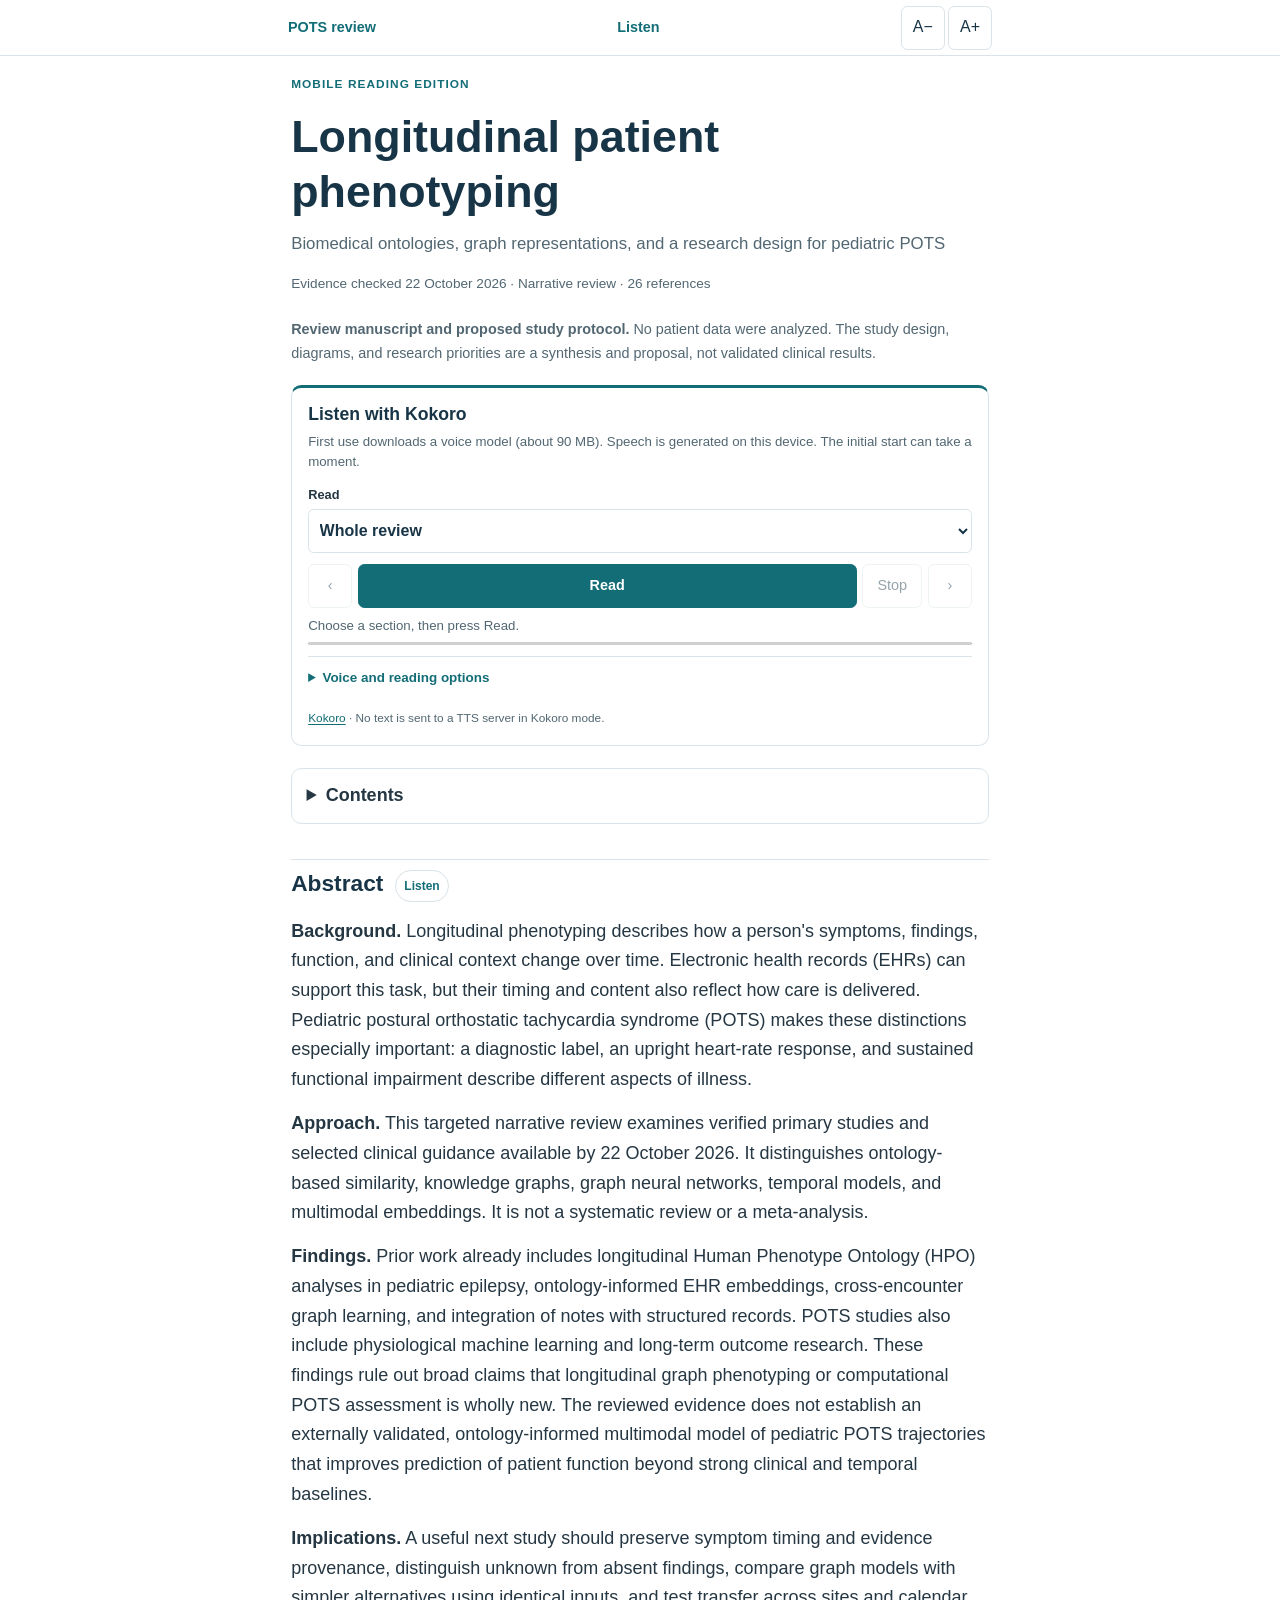
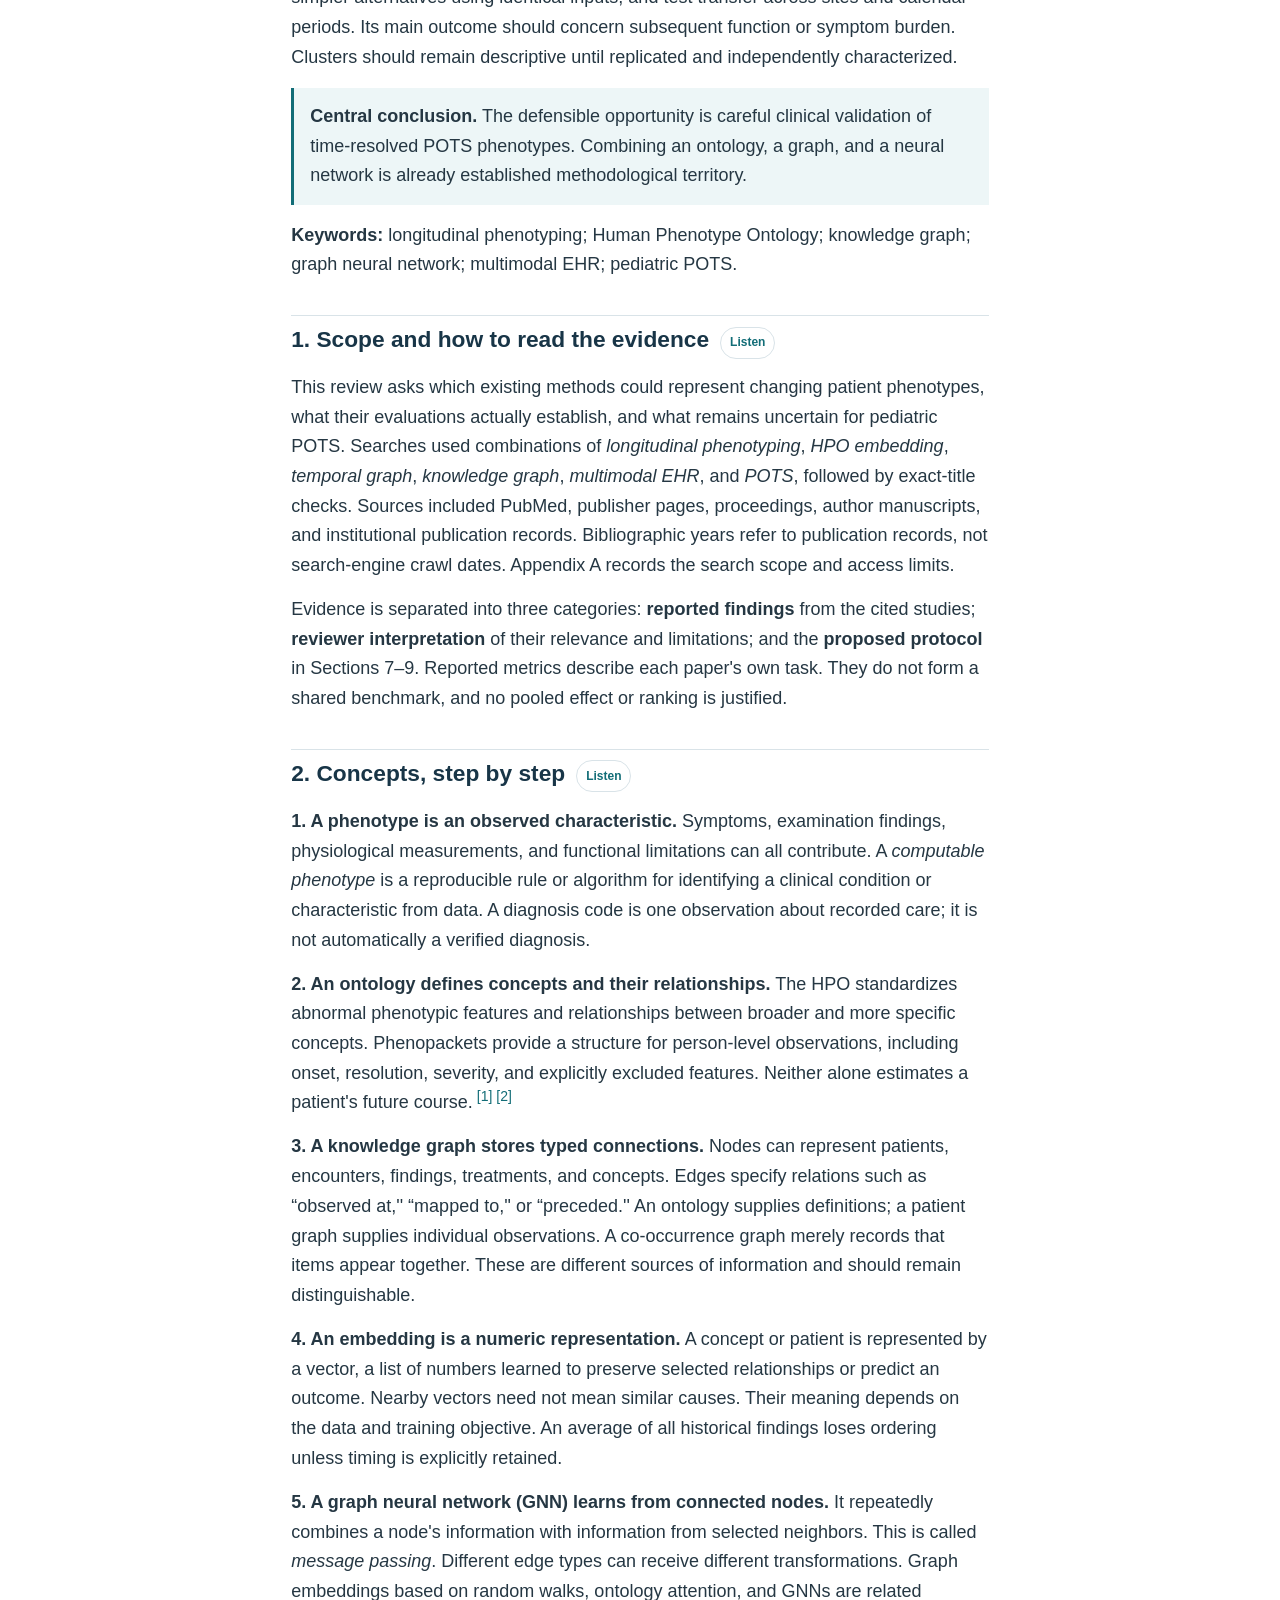
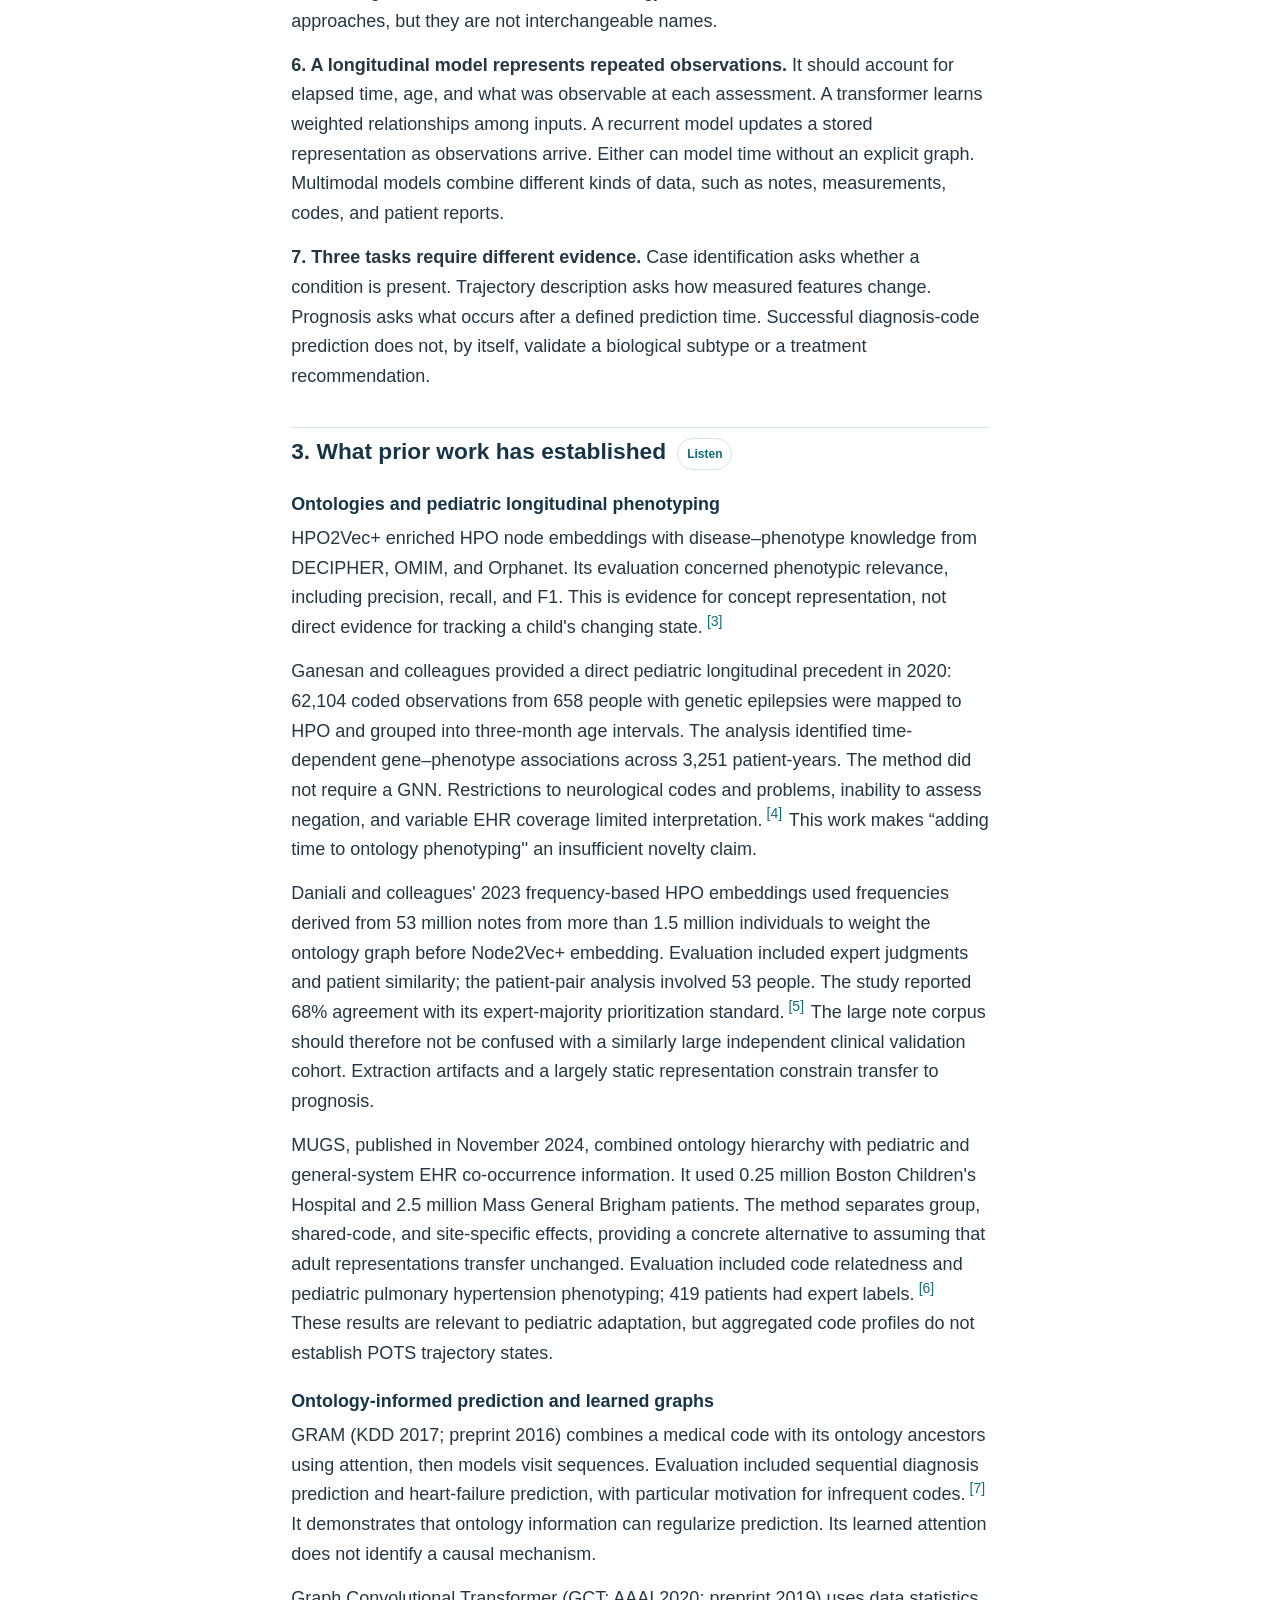
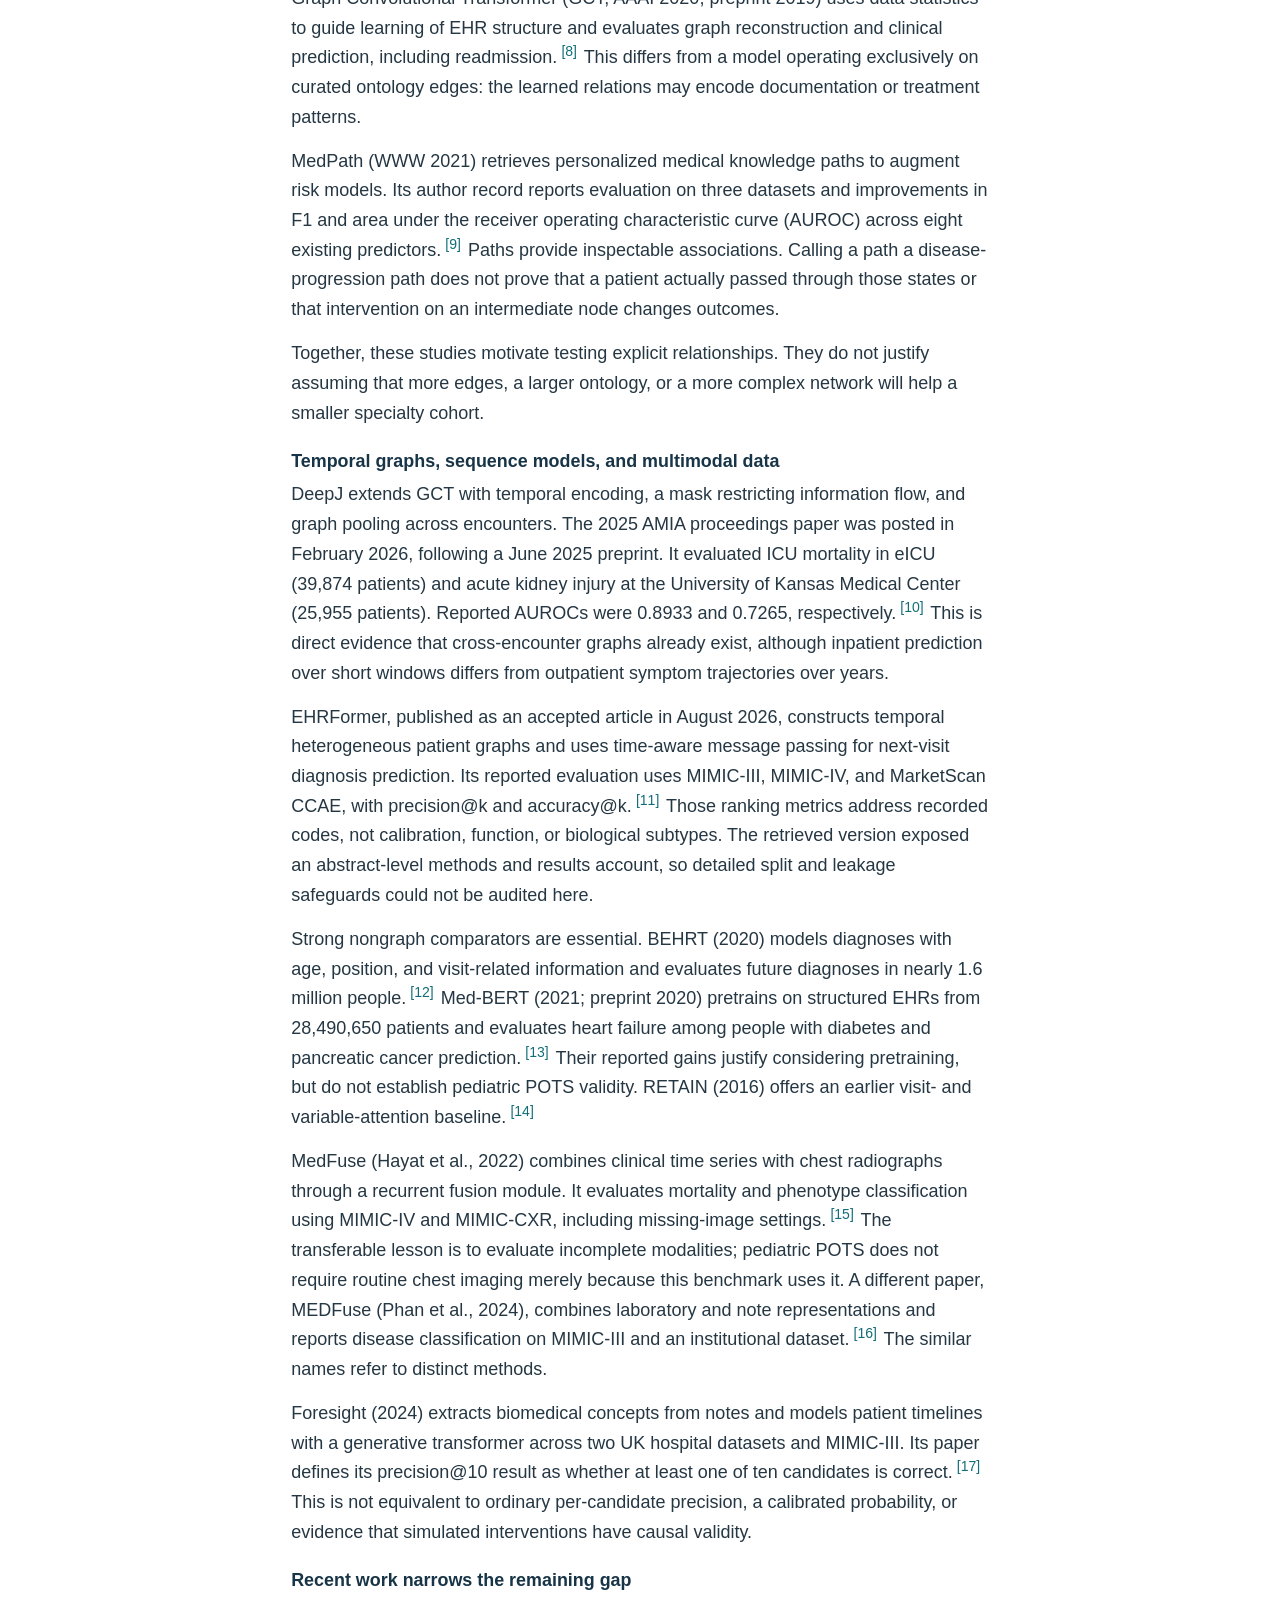
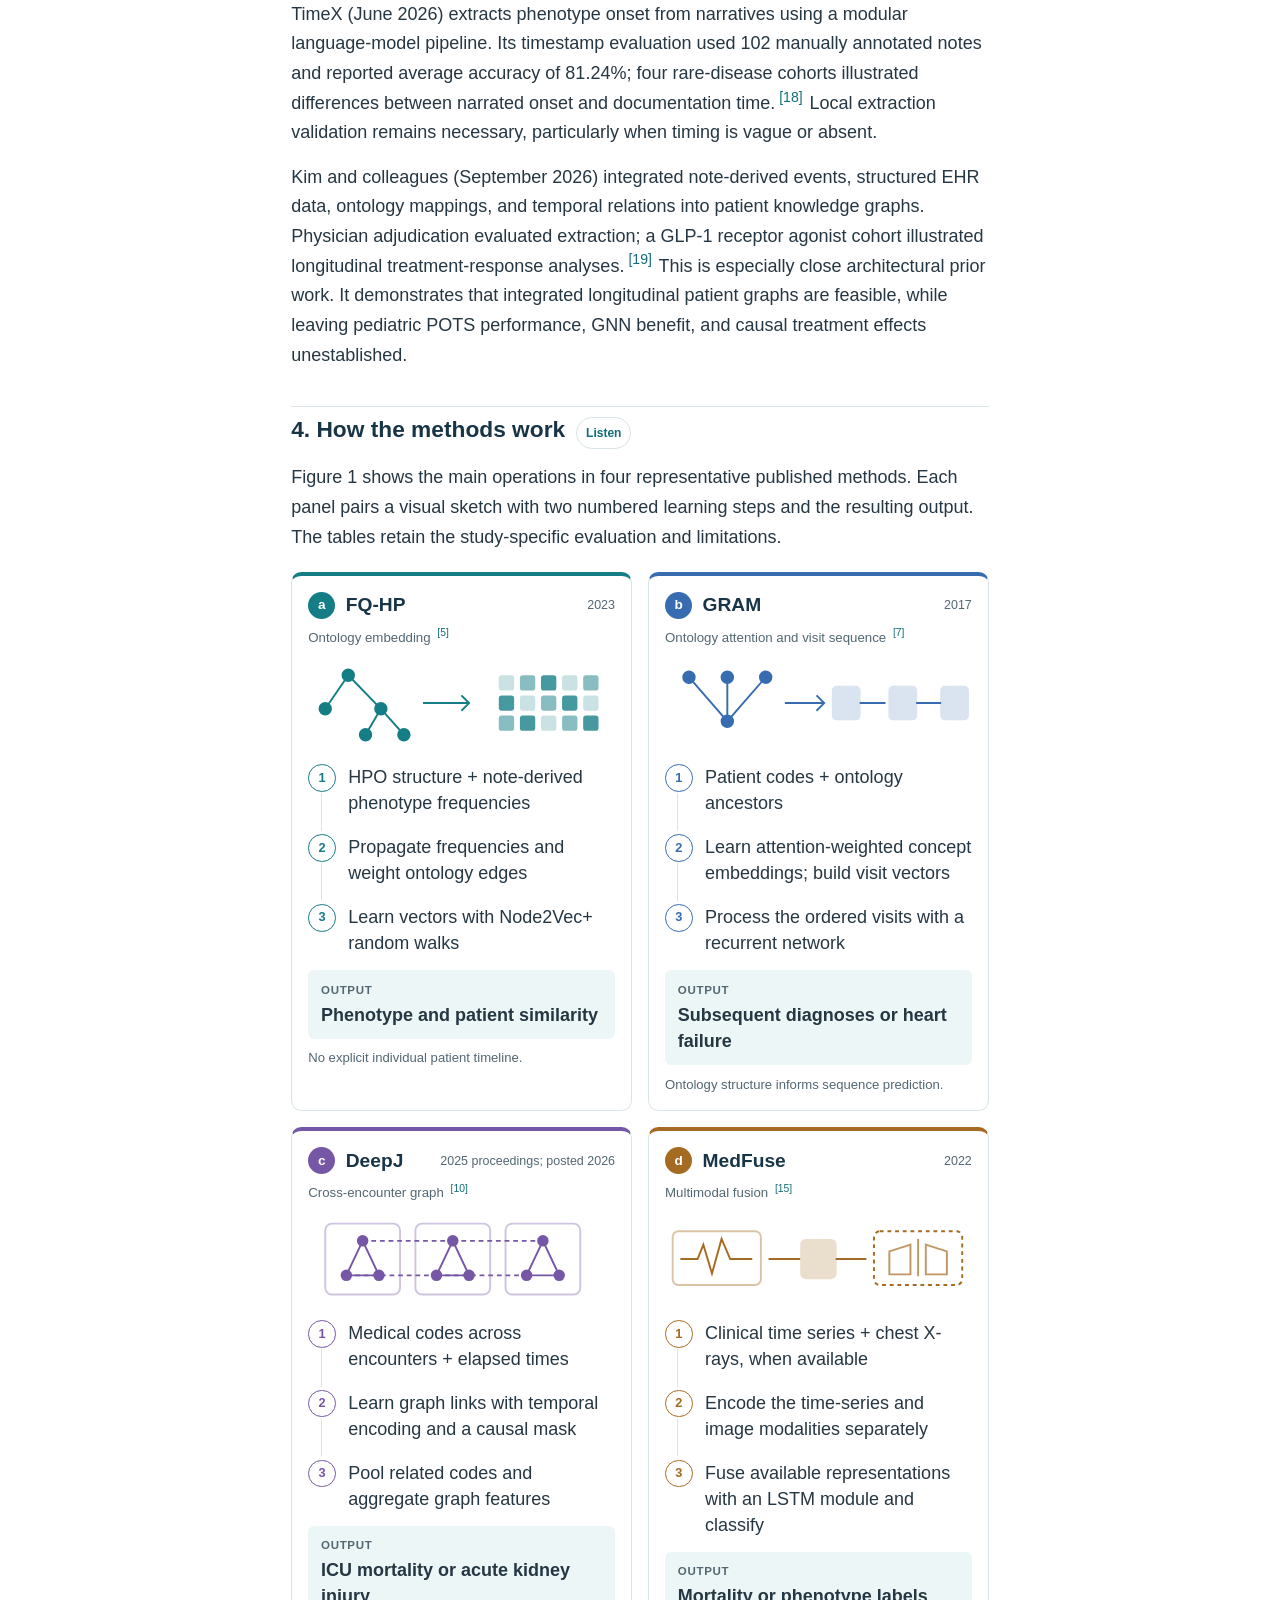
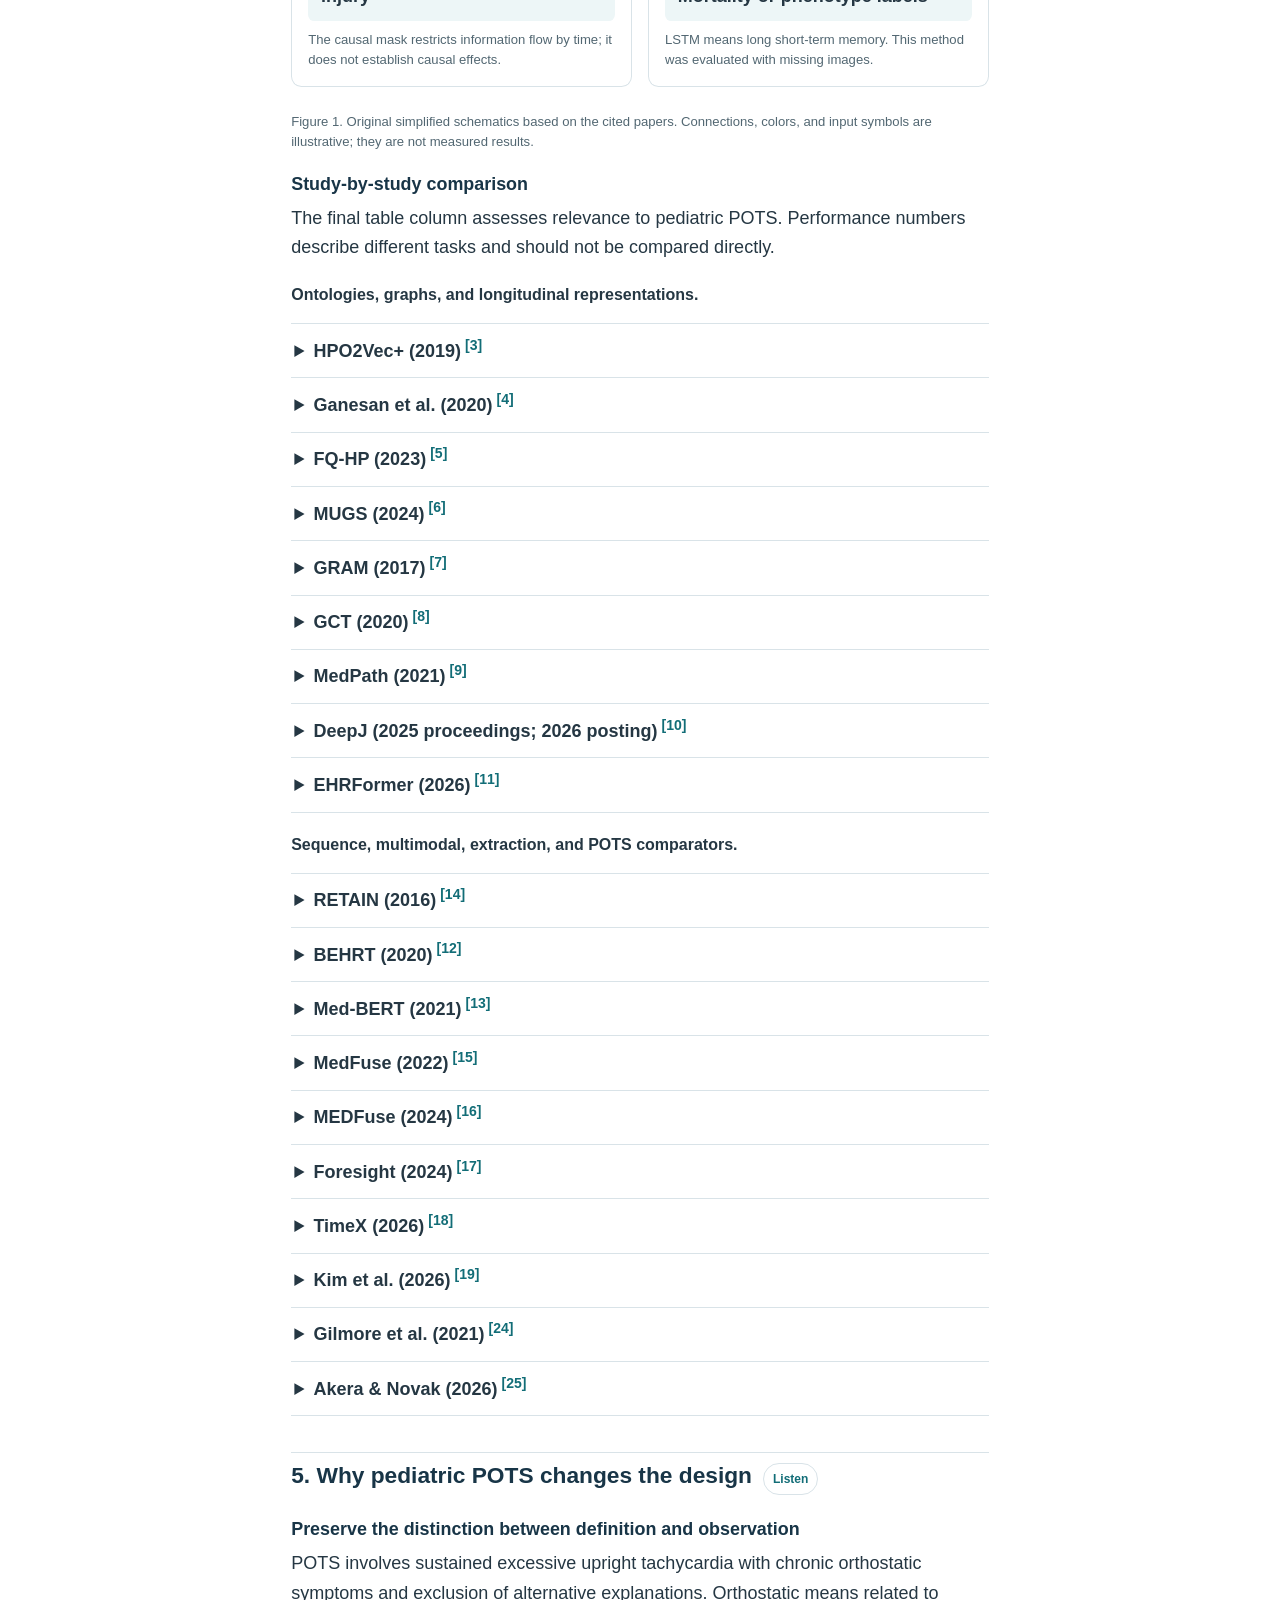
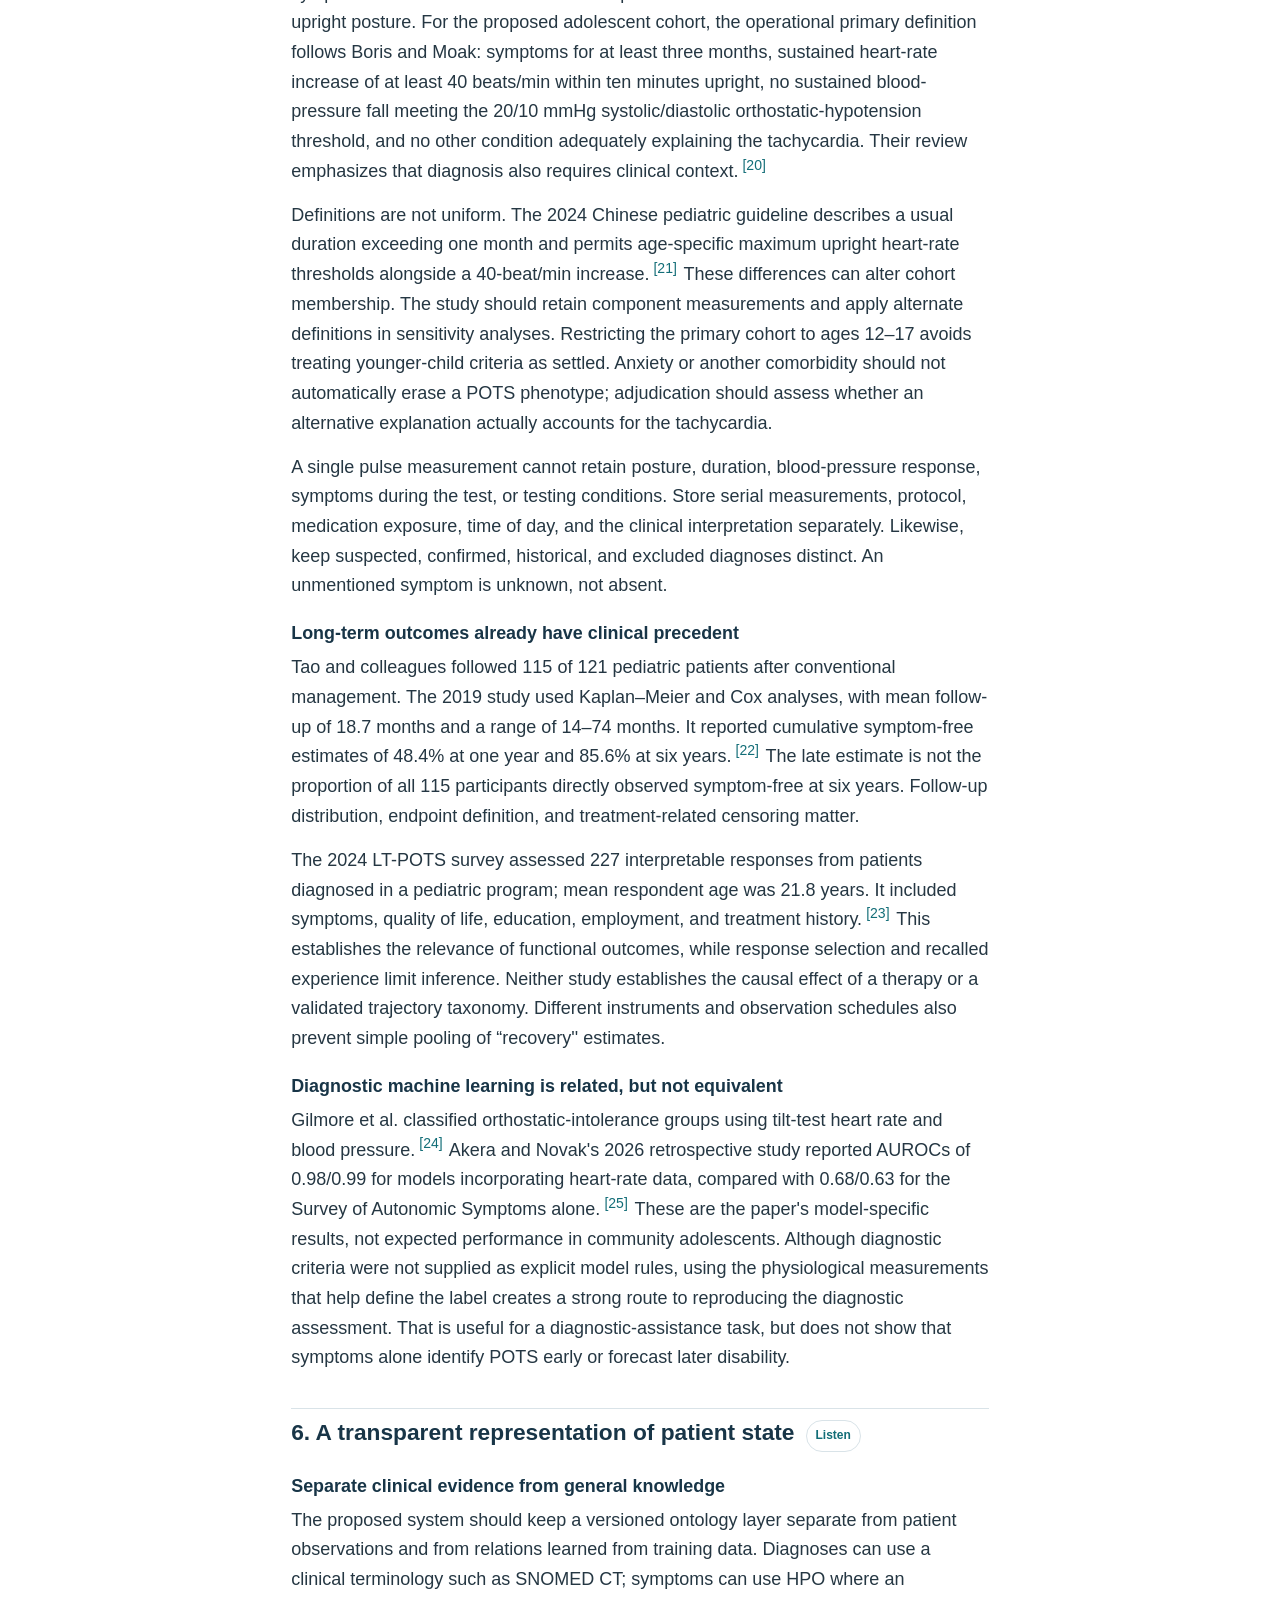
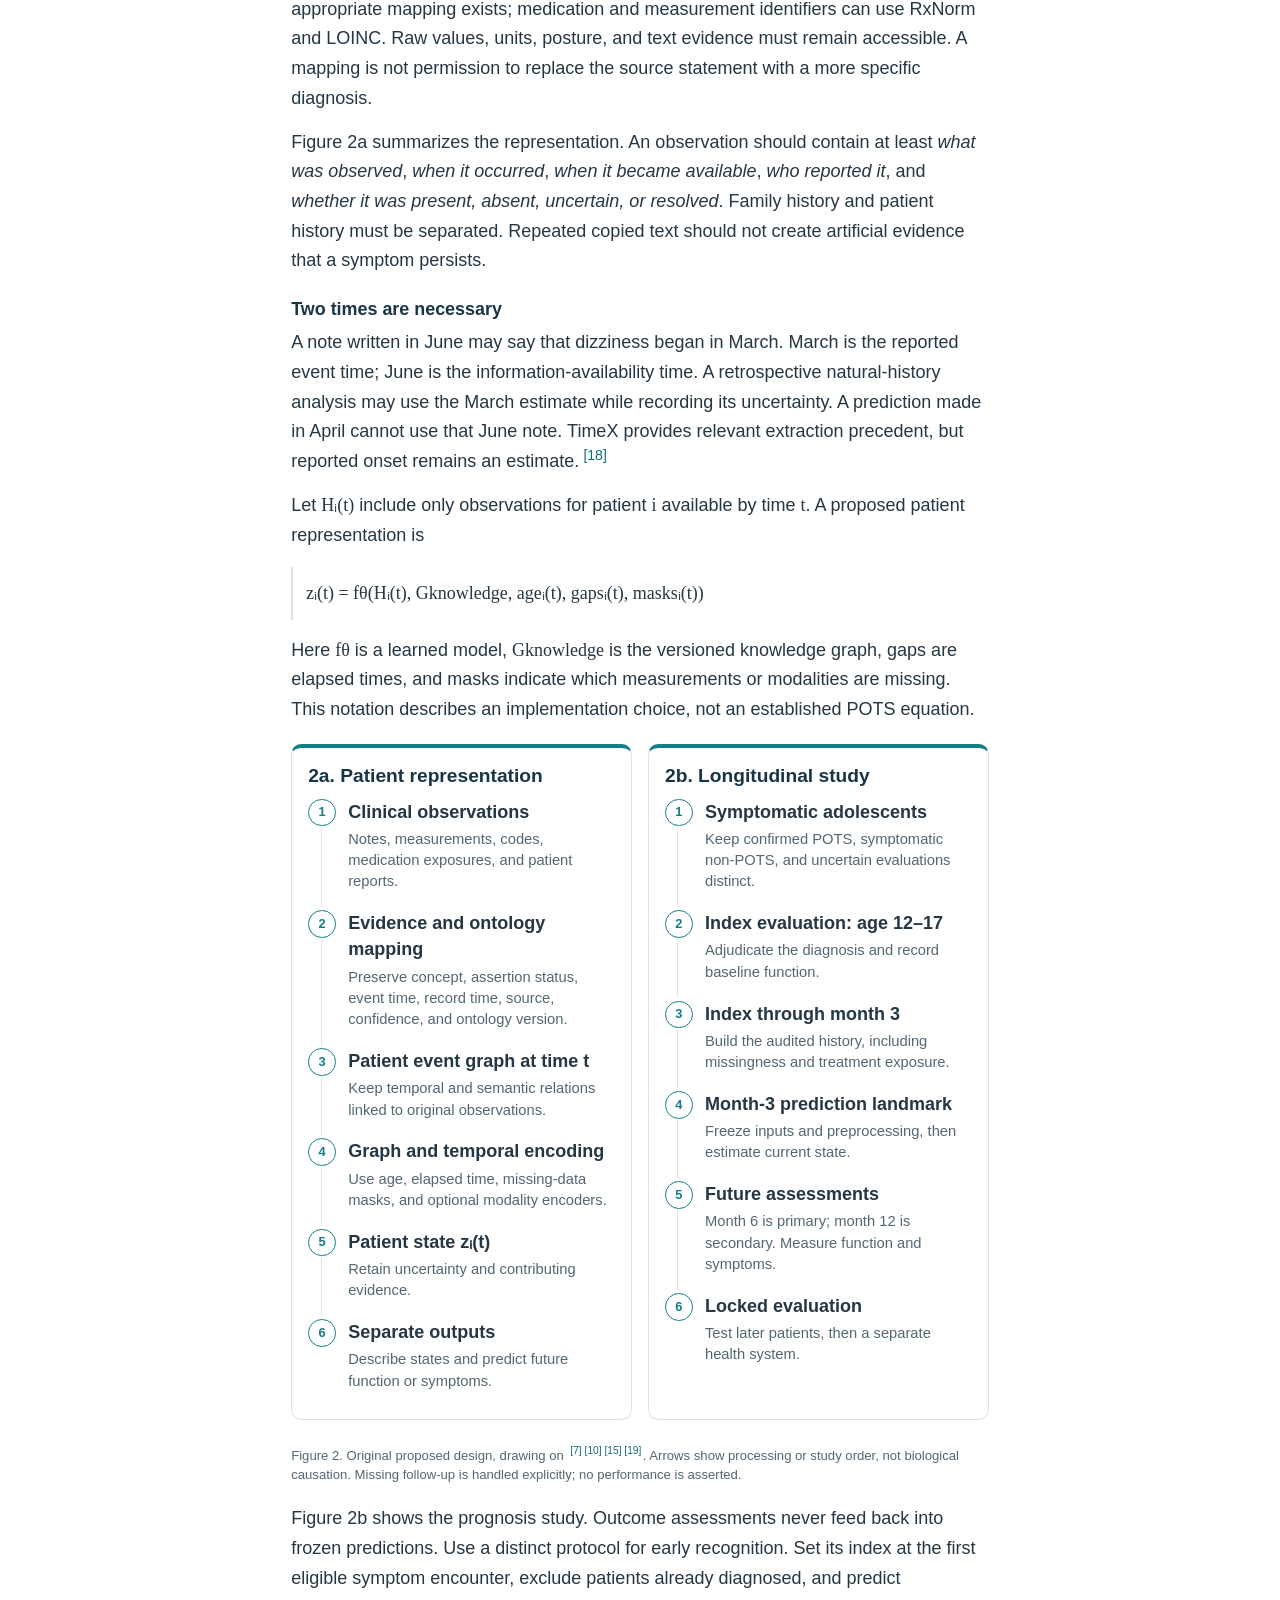
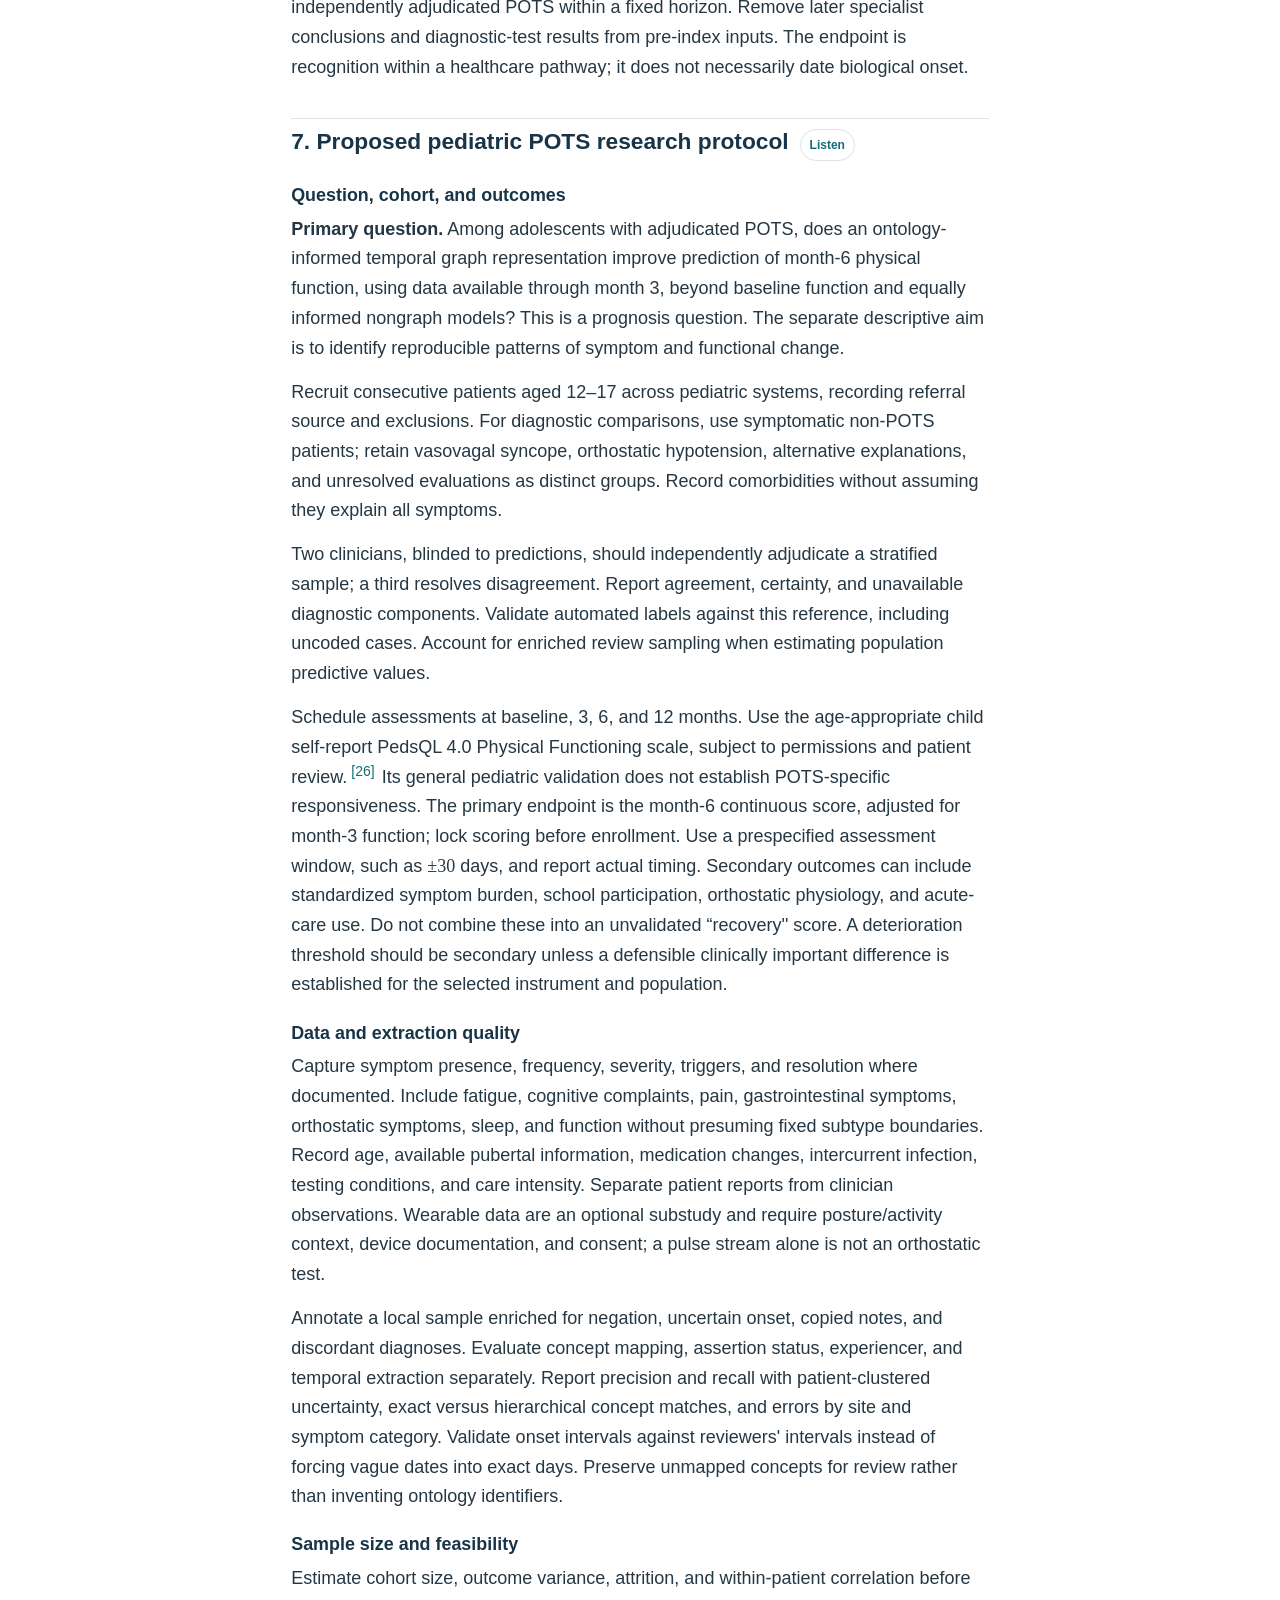
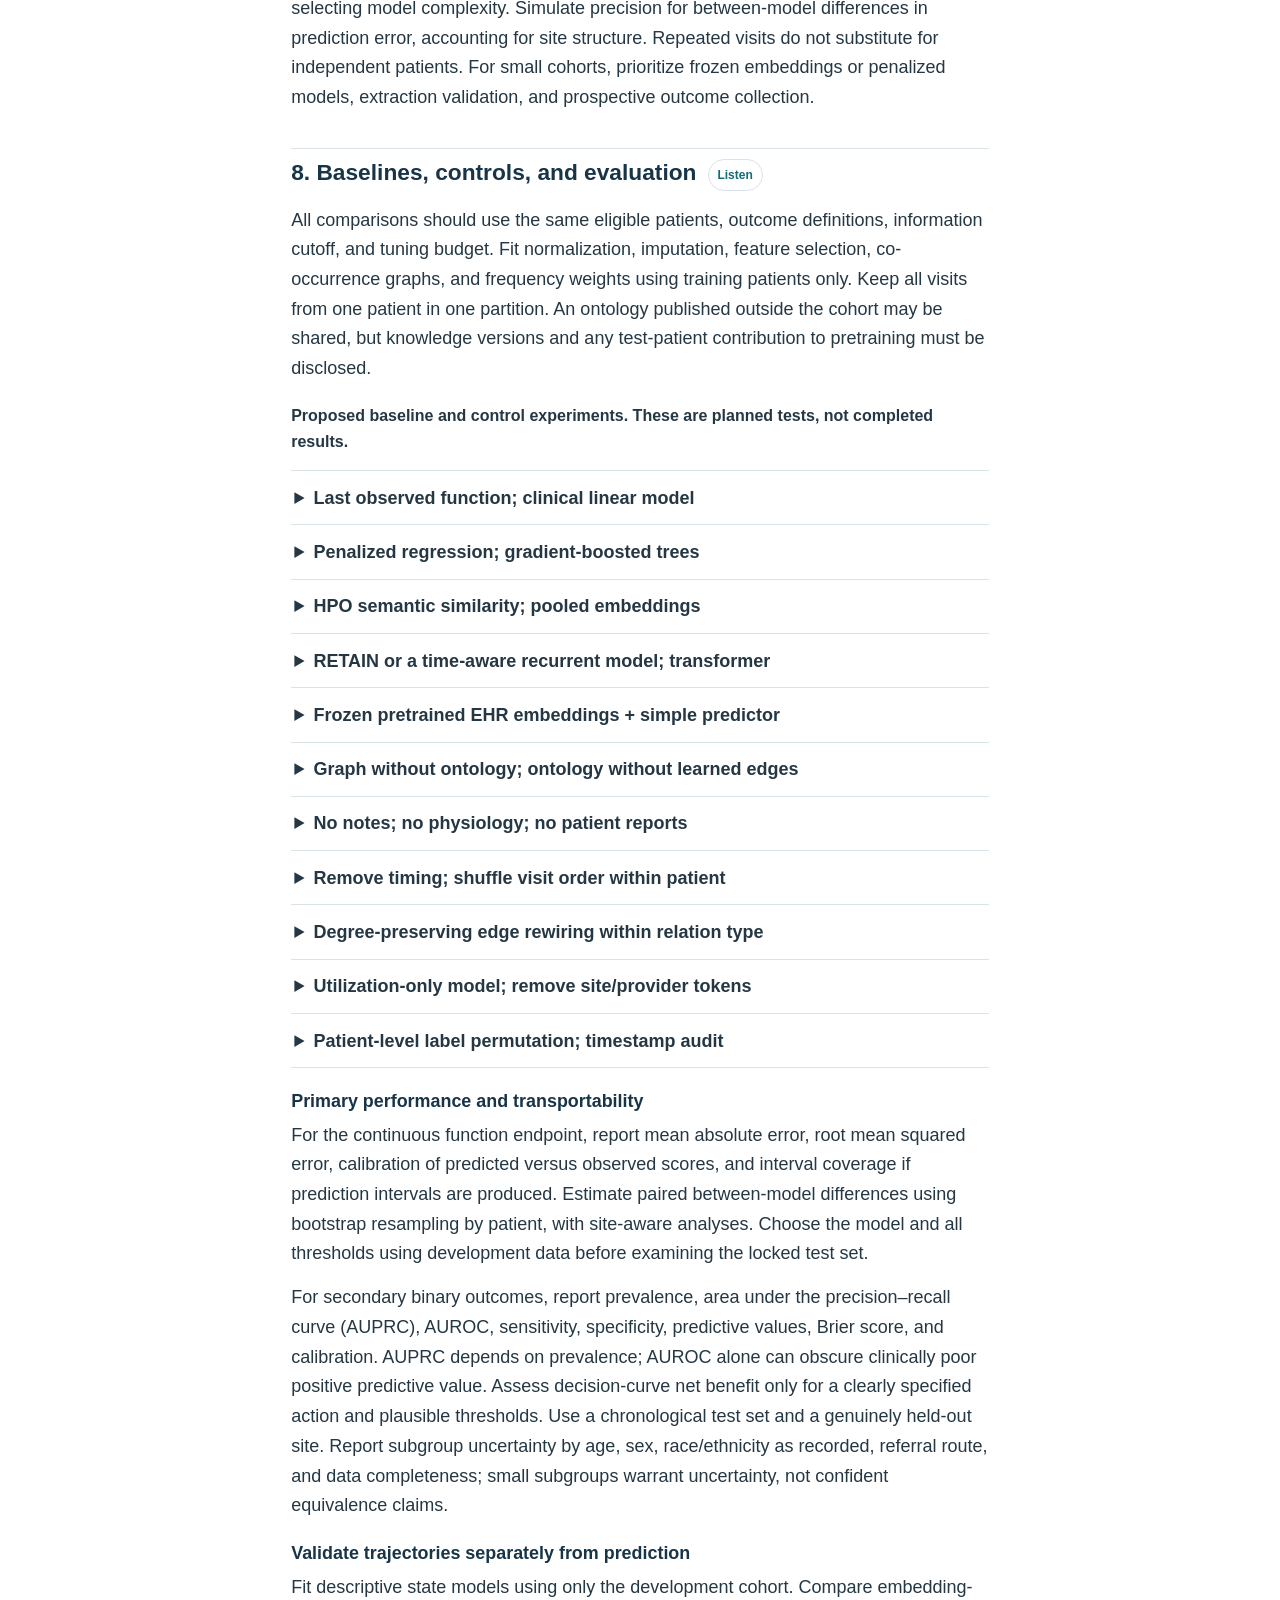
==== commit a03a2867: "Add on-device Kokoro read-aloud to the POTS review" ====
--- a/pots-review/index.html
+++ b/pots-review/index.html
@@ -5,7 +5,7 @@
 @media(prefers-color-scheme:dark){:root{--paper:#142029;--ink:#e2edf2;--text:#d5e0e6;--muted:#a7bac6;--line:#354853;--tint:#203d45;--accent:#82d3da}.method{--method:#a9c8ec!important}}
 @media(prefers-reduced-motion:reduce){html{scroll-behavior:auto}}
 @media print{.readerbar,.contents{display:none}body{font-size:11pt;color:#222;background:#fff}main{max-width:none;padding:0}details>dl{display:block}h2{break-after:avoid}.method{break-inside:avoid}.study{break-inside:avoid}}
-</style></head><body><div class="readerbar"><a href="#top">POTS · Research review</a><div class="size-controls" role="group" aria-label="Text size"><button type="button" id="smaller" aria-label="Decrease text size">A−</button><button type="button" id="larger" aria-label="Increase text size">A+</button></div></div><main id="top"><header><p class="eyebrow">Mobile reading edition</p><h1>Longitudinal patient phenotyping</h1><p class="subtitle">Biomedical ontologies, graph representations, and a research design for pediatric POTS</p><p class="meta">Evidence checked 22 October 2026 · Narrative review · 26 references</p><p class="scope-note"><strong>Review manuscript and proposed study protocol.</strong> No patient data were analyzed. The study design, diagrams, and research priorities are a synthesis and proposal, not validated clinical results.</p></header><details class="contents"><summary>Contents</summary><nav aria-label="Document contents"><a href="#abstract">Abstract</a><a href="#scope-and-how-to-read-the-evidence">1. Scope and how to read the evidence</a><a href="#concepts-step-by-step">2. Concepts, step by step</a><a href="#what-prior-work-has-established">3. What prior work has established</a><a href="#how-the-methods-work">4. How the methods work</a><a href="#why-pediatric-pots-changes-the-design">5. Why pediatric POTS changes the design</a><a href="#a-transparent-representation-of-patient-state">6. A transparent representation of patient state</a><a href="#proposed-pediatric-pots-research-protocol">7. Proposed pediatric POTS research protocol</a><a href="#baselines-controls-and-evaluation">8. Baselines, controls, and evaluation</a><a href="#what-is-genuinely-missing">9. What is genuinely missing?</a><a href="#discussion-and-practical-priorities">10. Discussion and practical priorities</a><a href="#manuscript-and-figure-notes">Manuscript and figure notes</a><a href="#search-and-verification-record">A. Search and verification record</a><a href="#references">References</a></nav></details><h2 id="abstract">Abstract</h2>
+</style><link rel="stylesheet" href="./tts-reader.css?v=1"></head><body><div class="readerbar"><a href="#top">POTS · Research review</a><div class="size-controls" role="group" aria-label="Text size"><button type="button" id="smaller" aria-label="Decrease text size">A−</button><button type="button" id="larger" aria-label="Increase text size">A+</button></div></div><main id="top"><header><p class="eyebrow">Mobile reading edition</p><h1>Longitudinal patient phenotyping</h1><p class="subtitle">Biomedical ontologies, graph representations, and a research design for pediatric POTS</p><p class="meta">Evidence checked 22 October 2026 · Narrative review · 26 references</p><p class="scope-note"><strong>Review manuscript and proposed study protocol.</strong> No patient data were analyzed. The study design, diagrams, and research priorities are a synthesis and proposal, not validated clinical results.</p></header><details class="contents"><summary>Contents</summary><nav aria-label="Document contents"><a href="#abstract">Abstract</a><a href="#scope-and-how-to-read-the-evidence">1. Scope and how to read the evidence</a><a href="#concepts-step-by-step">2. Concepts, step by step</a><a href="#what-prior-work-has-established">3. What prior work has established</a><a href="#how-the-methods-work">4. How the methods work</a><a href="#why-pediatric-pots-changes-the-design">5. Why pediatric POTS changes the design</a><a href="#a-transparent-representation-of-patient-state">6. A transparent representation of patient state</a><a href="#proposed-pediatric-pots-research-protocol">7. Proposed pediatric POTS research protocol</a><a href="#baselines-controls-and-evaluation">8. Baselines, controls, and evaluation</a><a href="#what-is-genuinely-missing">9. What is genuinely missing?</a><a href="#discussion-and-practical-priorities">10. Discussion and practical priorities</a><a href="#manuscript-and-figure-notes">Manuscript and figure notes</a><a href="#search-and-verification-record">A. Search and verification record</a><a href="#references">References</a></nav></details><h2 id="abstract">Abstract</h2>
 <p><strong>Background.</strong> Longitudinal phenotyping describes how a person&#x27;s symptoms, findings, function, and clinical context change over time. Electronic health records (EHRs) can support this task, but their timing and content also reflect how care is delivered. Pediatric postural orthostatic tachycardia syndrome (POTS) makes these distinctions especially important: a diagnostic label, an upright heart-rate response, and sustained functional impairment describe different aspects of illness.</p>
 <p><strong>Approach.</strong> This targeted narrative review examines verified primary studies and selected clinical guidance available by 22 October 2026. It distinguishes ontology-based similarity, knowledge graphs, graph neural networks, temporal models, and multimodal embeddings. It is not a systematic review or a meta-analysis.</p>
 <p><strong>Findings.</strong> Prior work already includes longitudinal Human Phenotype Ontology (HPO) analyses in pediatric epilepsy, ontology-informed EHR embeddings, cross-encounter graph learning, and integration of notes with structured records. POTS studies also include physiological machine learning and long-term outcome research. These findings rule out broad claims that longitudinal graph phenotyping or computational POTS assessment is wholly new. The reviewed evidence does not establish an externally validated, ontology-informed multimodal model of pediatric POTS trajectories that improves prediction of patient function beyond strong clinical and temporal baselines.</p>
@@ -108,4 +108,4 @@
 <p><strong>Search date and boundary:</strong> 22 October 2026. This was a purposive English-language narrative search of indexed web literature with primary-source verification, rather than a database-export systematic search. It did not include independent duplicate screening, a registered protocol, or formal risk-of-bias scoring. No invented screening counts or PRISMA flow are provided.</p>
 <p><strong>Representative query families actually used:</strong> “patient ontology longitudinal embeddings phenotyping&#x27;&#x27;; “patient phenotyping temporal HPO&#x27;&#x27;; “POTS knowledge graph phenotyping&#x27;&#x27;; “postural orthostatic machine learning phenotypes longitudinal&#x27;&#x27;; “POTS graph neural longitudinal pediatric&#x27;&#x27;; plus exact-title searches for GRAM, GCT, MedPath, BEHRT, Med-BERT, MedFuse, DeepJ, HPO2Vec+, TimeX, and the cited POTS outcome studies. Citation-following identified the epilepsy and pediatric representation studies. Coverage is selective; absence claims require a dedicated systematic search before a grant or publication asserts priority.</p>
 <p><strong>Verification:</strong> Titles, years, venues, and DOI or stable URLs were checked against publisher, proceedings, PubMed, or author-institution records. Available full-text sections were used for methods and limitations. Where access was restricted, the abstract or author record supplied only the stated level of evidence. In particular, MedPath and Akera–Novak were assessed primarily from author records or abstracts; EHRFormer from the accepted-version publisher account; and Kim et al. from indexed publisher sections and corroborating author-institution records. Detailed split protocols and independent reproduction were not verified for every model. Reported performance has not been re-estimated.</p>
-<p><strong>Date distinctions:</strong> GRAM is cited as KDD 2017, not its 2016 preprint; GCT as AAAI 2020, not its 2019 preprint; Med-BERT as 2021, not its 2020 preprint. DeepJ is labeled as the 2025 AMIA proceedings contribution posted on 14 February 2026. The HPO 2024 update appeared online in 2023 and in the 2024 journal issue. The Boris–Moak POTS review uses the final indexed July 2022 citation, not the inconsistent issue details in an earlier proof. TimeX and Kim et al. were published before this review&#x27;s cutoff; EHRFormer was available as an accepted article.</p><h2 id="references">References</h2><ol class="references"><li id="ref-hpo">Gargano MA, et al. The Human Phenotype Ontology in 2024: phenotypes around the world. <em>Nucleic Acids Research</em>. 2024;52(D1):D1333–D1346. <a href="https://doi.org/10.1093/nar/gkad1005">10.1093/nar/gkad1005</a>. <a class="back" href="#top" aria-label="Back to top">↑</a></li><li id="ref-phenopackets">Global Alliance for Genomics and Health. Phenopackets. Official specification overview, accessed 22 October 2026. <a href="https://www.ga4gh.org/product/phenopackets/">ga4gh.org/product/phenopackets/</a>. <a class="back" href="#top" aria-label="Back to top">↑</a></li><li id="ref-hpo2vec">Shen F, Peng S, Fan Y, et al. HPO2Vec+: Leveraging heterogeneous knowledge resources to enrich node embeddings for the Human Phenotype Ontology. <em>Journal of Biomedical Informatics</em>. 2019;96:103246. Online 27 June 2019. <a href="https://doi.org/10.1016/j.jbi.2019.103246">10.1016/j.jbi.2019.103246</a>. <a class="back" href="#top" aria-label="Back to top">↑</a></li><li id="ref-ganesan">Ganesan S, Galer PD, Helbig KL, et al. A longitudinal footprint of genetic epilepsies using automated electronic medical record interpretation. <em>Genetics in Medicine</em>. 2020;22:2060–2070. Online 10 August 2020. <a href="https://doi.org/10.1038/s41436-020-0923-1">10.1038/s41436-020-0923-1</a>. <a class="back" href="#top" aria-label="Back to top">↑</a></li><li id="ref-fqhp">Daniali M, Galer PD, Lewis-Smith D, et al. Enriching representation learning using 53 million patient notes through human phenotype ontology embedding. <em>Artificial Intelligence in Medicine</em>. 2023;139:102523. Online 28 February 2023. <a href="https://doi.org/10.1016/j.artmed.2023.102523">10.1016/j.artmed.2023.102523</a>. <a class="back" href="#top" aria-label="Back to top">↑</a></li><li id="ref-mugs">Li M, Li X, Pan K, et al. Multisource representation learning for pediatric knowledge extraction from electronic health records. <em>npj Digital Medicine</em>. 2024;7:319. Published 13 November 2024. <a href="https://doi.org/10.1038/s41746-024-01320-4">10.1038/s41746-024-01320-4</a>. <a class="back" href="#top" aria-label="Back to top">↑</a></li><li id="ref-gram">Choi E, Bahadori MT, Song L, Stewart WF, Sun J. GRAM: Graph-based Attention Model for Healthcare Representation Learning. <em>KDD</em>. 2017:787–795. <a href="https://www.kdd.org/kdd2017/papers/view/gram-graph-based-attention-model-for-healthcare-representation-learning">Official KDD paper record</a>. Preprint: <a href="https://arxiv.org/abs/1611.07012">arXiv:1611.07012</a> (2016). <a class="back" href="#top" aria-label="Back to top">↑</a></li><li id="ref-gct">Choi E, Xu Z, Li Y, et al. Learning the Graphical Structure of Electronic Health Records with Graph Convolutional Transformer. <em>Proceedings of the AAAI Conference on Artificial Intelligence</em>. 2020;34(01):606–613. <a href="https://doi.org/10.1609/aaai.v34i01.5400">10.1609/aaai.v34i01.5400</a>. <a class="back" href="#top" aria-label="Back to top">↑</a></li><li id="ref-medpath">Ye M, Cui S, Wang Y, Luo J, Xiao C, Ma F. MedPath: Augmenting Health Risk Prediction via Medical Knowledge Paths. <em>The Web Conference</em>. 2021:1397–1409. <a href="https://doi.org/10.1145/3442381.3449860">10.1145/3442381.3449860</a>. <a href="https://pure.psu.edu/en/publications/medpath-augmenting-health-risk-prediction-via-medical-knowledge-p/">Author-institution record</a>. <a class="back" href="#top" aria-label="Back to top">↑</a></li><li id="ref-deepj">Li D, Yao Z, Liang M, Liu M. DeepJ: Graph Convolutional Transformers with Differentiable Pooling for Patient Trajectory Modeling. <em>AMIA Annual Symposium Proceedings</em>. 2025:734–743; posted 14 February 2026. <a href="https://pmc.ncbi.nlm.nih.gov/articles/PMC12919465/">PMCID: PMC12919465</a>. Preprint: <a href="https://arxiv.org/abs/2506.15809">arXiv:2506.15809</a> (18 June 2025). <a class="back" href="#top" aria-label="Back to top">↑</a></li><li id="ref-ehrformer">Zhang H, Shi Y, Zhang S, et al. Temporal graph transformer for next visit diagnosis prediction on electronic health records. <em>Scientific Reports</em>. Accepted article published 14 August 2026. <a href="https://doi.org/10.1038/s41598-026-66714-8">10.1038/s41598-026-66714-8</a>. <a class="back" href="#top" aria-label="Back to top">↑</a></li><li id="ref-behrt">Li Y, Rao S, Solares JRA, et al. BEHRT: Transformer for Electronic Health Records. <em>Scientific Reports</em>. 2020;10:7155. Published 28 April 2020. <a href="https://doi.org/10.1038/s41598-020-62922-y">10.1038/s41598-020-62922-y</a>. <a class="back" href="#top" aria-label="Back to top">↑</a></li><li id="ref-medbert">Rasmy L, Xiang Y, Xie Z, Tao C, Zhi D. Med-BERT: pretrained contextualized embeddings on large-scale structured electronic health records for disease prediction. <em>npj Digital Medicine</em>. 2021;4:86. Published 20 May 2021. <a href="https://doi.org/10.1038/s41746-021-00455-y">10.1038/s41746-021-00455-y</a>. <a class="back" href="#top" aria-label="Back to top">↑</a></li><li id="ref-retain">Choi E, et al. RETAIN: An Interpretable Predictive Model for Healthcare using Reverse Time Attention Mechanism. <em>Advances in Neural Information Processing Systems</em>. 2016;29. <a href="https://papers.neurips.cc/paper_files/paper/2016/hash/231141b34c82aa95e48810a9d1b33a79-Abstract.html">Official proceedings record</a>. <a class="back" href="#top" aria-label="Back to top">↑</a></li><li id="ref-medfuse">Hayat N, Geras KJ, Shamout FE. MedFuse: Multi-modal fusion with clinical time-series data and chest X-ray images. <em>Proceedings of Machine Learning Research</em>. 2022;182:479–503. <a href="https://proceedings.mlr.press/v182/hayat22a.html">Official paper, full text, and citation</a>. <a class="back" href="#top" aria-label="Back to top">↑</a></li><li id="ref-medfuse24">Phan, Dao, Wu, et al. MEDFuse: Multimodal EHR Data Fusion with Masked Lab-Test Modeling and Large Language Models. <em>CIKM</em>. 2024. <a href="https://doi.org/10.1145/3627673.3679962">10.1145/3627673.3679962</a>. Author version: <a href="https://arxiv.org/abs/2407.12309">arXiv:2407.12309</a>. <a class="back" href="#top" aria-label="Back to top">↑</a></li><li id="ref-foresight">Kraljevic Z, et al. Foresight—a generative pretrained transformer for modelling of patient timelines using electronic health records: a retrospective modelling study. <em>The Lancet Digital Health</em>. 2024;6:e281–e290. <a href="https://doi.org/10.1016/S2589-7500(24)00025-6">10.1016/S2589-7500(24)00025-6</a>. <a class="back" href="#top" aria-label="Back to top">↑</a></li><li id="ref-timex">Chen F, Jiang S, Nguyen QM, Ta CN, Wang K, Chung WK, Weng C. TimeX: Phenotype Onset Extraction from Clinical Narratives. <em>npj Health Systems</em>. 2026;3:49. Published 19 June 2026. <a href="https://doi.org/10.1038/s44401-026-00099-8">10.1038/s44401-026-00099-8</a>. <a class="back" href="#top" aria-label="Back to top">↑</a></li><li id="ref-journeys">Kim E, Foty R, Thakor AS, et al. Computable longitudinal patient journeys from structured and unstructured EHR data. <em>Nature Medicine</em>. Published online 10 September 2026. <a href="https://doi.org/10.1038/s41591-026-04695-x">10.1038/s41591-026-04695-x</a>. <a href="https://researchdiscovery.drexel.edu/esploro/outputs/journalArticle/Computable-longitudinal-patient-journeys-from-structured/991022208286304721">Corroborating author-institution record</a>. <a class="back" href="#top" aria-label="Back to top">↑</a></li><li id="ref-boris2022">Boris JR, Moak JP. Pediatric Postural Orthostatic Tachycardia Syndrome: Where We Stand. <em>Pediatrics</em>. 2022;150(1):e2021054945. <a href="https://doi.org/10.1542/peds.2021-054945">10.1542/peds.2021-054945</a>. Final indexed issue date: 1 July 2022. <a class="back" href="#top" aria-label="Back to top">↑</a></li><li id="ref-wang2024">Wang C, Liao Y, Wang S, et al. Guidelines for the diagnosis and treatment of neurally mediated syncope in children and adolescents (revised 2024). <em>World Journal of Pediatrics</em>. 2024;20:983–1002. Online 7 August 2024. <a href="https://doi.org/10.1007/s12519-024-00819-w">10.1007/s12519-024-00819-w</a>. <a class="back" href="#top" aria-label="Back to top">↑</a></li><li id="ref-tao">Tao C, Lu W, Lin J, et al. Long-Term Outcomes of Children and Adolescents With Postural Tachycardia Syndrome After Conventional Treatment. <em>Frontiers in Pediatrics</em>. 2019;7:261. Published 27 June 2019. <a href="https://doi.org/10.3389/fped.2019.00261">10.3389/fped.2019.00261</a>. <a class="back" href="#top" aria-label="Back to top">↑</a></li><li id="ref-ltpots">Boris JR, Shadiack EC III, McCormick EM, MacMullen L, George-Sankoh I, Falk MJ. Long-Term POTS Outcomes Survey: Diagnosis, Therapy, and Clinical Outcomes. <em>Journal of the American Heart Association</em>. 2024;13:e033485. Online 3 July 2024. <a href="https://doi.org/10.1161/JAHA.123.033485">10.1161/JAHA.123.033485</a>. <a class="back" href="#top" aria-label="Back to top">↑</a></li><li id="ref-gilmore">Gilmore S, Hart J, Geddes J, et al. Classification of orthostatic intolerance through data analytics. <em>Medical &amp; Biological Engineering &amp; Computing</em>. 2021;59:621–632. Online 13 February 2021. <a href="https://doi.org/10.1007/s11517-021-02314-0">10.1007/s11517-021-02314-0</a>. <a class="back" href="#top" aria-label="Back to top">↑</a></li><li id="ref-akera">Akera S, Novak P. Utilization of machine learning in diagnosis of postural tachycardia syndrome (POTS). <em>Clinical Autonomic Research</em>. 2026;36:367–372. Online 2 March 2026. <a href="https://doi.org/10.1007/s10286-026-01193-5">10.1007/s10286-026-01193-5</a>. <a class="back" href="#top" aria-label="Back to top">↑</a></li><li id="ref-pedsql">Varni JW, Seid M, Kurtin PS. PedsQL 4.0: reliability and validity of the Pediatric Quality of Life Inventory version 4.0 generic core scales in healthy and patient populations. <em>Medical Care</em>. 2001;39(8):800–812. <a href="https://pubmed.ncbi.nlm.nih.gov/11468499/">PubMed: 11468499</a>. <a class="back" href="#top" aria-label="Back to top">↑</a></li></ol><footer class="footer">Mobile adaptation of the LaTeX manuscript. Full review content and references retained; comparisons and diagrams reflow for small screens. This file works offline; reference links require internet access.</footer></main><script>let size=18;try{size=Number(localStorage.getItem('pots-review-font'))||18}catch(e){}function apply(){document.documentElement.style.setProperty('--reading-size',size+'px')}apply();for(const [id,delta] of [['smaller',-1],['larger',1]])document.getElementById(id).addEventListener('click',()=>{size=Math.max(16,Math.min(24,size+delta));apply();try{localStorage.setItem('pots-review-font',size)}catch(e){}});</script></body></html>+<p><strong>Date distinctions:</strong> GRAM is cited as KDD 2017, not its 2016 preprint; GCT as AAAI 2020, not its 2019 preprint; Med-BERT as 2021, not its 2020 preprint. DeepJ is labeled as the 2025 AMIA proceedings contribution posted on 14 February 2026. The HPO 2024 update appeared online in 2023 and in the 2024 journal issue. The Boris–Moak POTS review uses the final indexed July 2022 citation, not the inconsistent issue details in an earlier proof. TimeX and Kim et al. were published before this review&#x27;s cutoff; EHRFormer was available as an accepted article.</p><h2 id="references">References</h2><ol class="references"><li id="ref-hpo">Gargano MA, et al. The Human Phenotype Ontology in 2024: phenotypes around the world. <em>Nucleic Acids Research</em>. 2024;52(D1):D1333–D1346. <a href="https://doi.org/10.1093/nar/gkad1005">10.1093/nar/gkad1005</a>. <a class="back" href="#top" aria-label="Back to top">↑</a></li><li id="ref-phenopackets">Global Alliance for Genomics and Health. Phenopackets. Official specification overview, accessed 22 October 2026. <a href="https://www.ga4gh.org/product/phenopackets/">ga4gh.org/product/phenopackets/</a>. <a class="back" href="#top" aria-label="Back to top">↑</a></li><li id="ref-hpo2vec">Shen F, Peng S, Fan Y, et al. HPO2Vec+: Leveraging heterogeneous knowledge resources to enrich node embeddings for the Human Phenotype Ontology. <em>Journal of Biomedical Informatics</em>. 2019;96:103246. Online 27 June 2019. <a href="https://doi.org/10.1016/j.jbi.2019.103246">10.1016/j.jbi.2019.103246</a>. <a class="back" href="#top" aria-label="Back to top">↑</a></li><li id="ref-ganesan">Ganesan S, Galer PD, Helbig KL, et al. A longitudinal footprint of genetic epilepsies using automated electronic medical record interpretation. <em>Genetics in Medicine</em>. 2020;22:2060–2070. Online 10 August 2020. <a href="https://doi.org/10.1038/s41436-020-0923-1">10.1038/s41436-020-0923-1</a>. <a class="back" href="#top" aria-label="Back to top">↑</a></li><li id="ref-fqhp">Daniali M, Galer PD, Lewis-Smith D, et al. Enriching representation learning using 53 million patient notes through human phenotype ontology embedding. <em>Artificial Intelligence in Medicine</em>. 2023;139:102523. Online 28 February 2023. <a href="https://doi.org/10.1016/j.artmed.2023.102523">10.1016/j.artmed.2023.102523</a>. <a class="back" href="#top" aria-label="Back to top">↑</a></li><li id="ref-mugs">Li M, Li X, Pan K, et al. Multisource representation learning for pediatric knowledge extraction from electronic health records. <em>npj Digital Medicine</em>. 2024;7:319. Published 13 November 2024. <a href="https://doi.org/10.1038/s41746-024-01320-4">10.1038/s41746-024-01320-4</a>. <a class="back" href="#top" aria-label="Back to top">↑</a></li><li id="ref-gram">Choi E, Bahadori MT, Song L, Stewart WF, Sun J. GRAM: Graph-based Attention Model for Healthcare Representation Learning. <em>KDD</em>. 2017:787–795. <a href="https://www.kdd.org/kdd2017/papers/view/gram-graph-based-attention-model-for-healthcare-representation-learning">Official KDD paper record</a>. Preprint: <a href="https://arxiv.org/abs/1611.07012">arXiv:1611.07012</a> (2016). <a class="back" href="#top" aria-label="Back to top">↑</a></li><li id="ref-gct">Choi E, Xu Z, Li Y, et al. Learning the Graphical Structure of Electronic Health Records with Graph Convolutional Transformer. <em>Proceedings of the AAAI Conference on Artificial Intelligence</em>. 2020;34(01):606–613. <a href="https://doi.org/10.1609/aaai.v34i01.5400">10.1609/aaai.v34i01.5400</a>. <a class="back" href="#top" aria-label="Back to top">↑</a></li><li id="ref-medpath">Ye M, Cui S, Wang Y, Luo J, Xiao C, Ma F. MedPath: Augmenting Health Risk Prediction via Medical Knowledge Paths. <em>The Web Conference</em>. 2021:1397–1409. <a href="https://doi.org/10.1145/3442381.3449860">10.1145/3442381.3449860</a>. <a href="https://pure.psu.edu/en/publications/medpath-augmenting-health-risk-prediction-via-medical-knowledge-p/">Author-institution record</a>. <a class="back" href="#top" aria-label="Back to top">↑</a></li><li id="ref-deepj">Li D, Yao Z, Liang M, Liu M. DeepJ: Graph Convolutional Transformers with Differentiable Pooling for Patient Trajectory Modeling. <em>AMIA Annual Symposium Proceedings</em>. 2025:734–743; posted 14 February 2026. <a href="https://pmc.ncbi.nlm.nih.gov/articles/PMC12919465/">PMCID: PMC12919465</a>. Preprint: <a href="https://arxiv.org/abs/2506.15809">arXiv:2506.15809</a> (18 June 2025). <a class="back" href="#top" aria-label="Back to top">↑</a></li><li id="ref-ehrformer">Zhang H, Shi Y, Zhang S, et al. Temporal graph transformer for next visit diagnosis prediction on electronic health records. <em>Scientific Reports</em>. Accepted article published 14 August 2026. <a href="https://doi.org/10.1038/s41598-026-66714-8">10.1038/s41598-026-66714-8</a>. <a class="back" href="#top" aria-label="Back to top">↑</a></li><li id="ref-behrt">Li Y, Rao S, Solares JRA, et al. BEHRT: Transformer for Electronic Health Records. <em>Scientific Reports</em>. 2020;10:7155. Published 28 April 2020. <a href="https://doi.org/10.1038/s41598-020-62922-y">10.1038/s41598-020-62922-y</a>. <a class="back" href="#top" aria-label="Back to top">↑</a></li><li id="ref-medbert">Rasmy L, Xiang Y, Xie Z, Tao C, Zhi D. Med-BERT: pretrained contextualized embeddings on large-scale structured electronic health records for disease prediction. <em>npj Digital Medicine</em>. 2021;4:86. Published 20 May 2021. <a href="https://doi.org/10.1038/s41746-021-00455-y">10.1038/s41746-021-00455-y</a>. <a class="back" href="#top" aria-label="Back to top">↑</a></li><li id="ref-retain">Choi E, et al. RETAIN: An Interpretable Predictive Model for Healthcare using Reverse Time Attention Mechanism. <em>Advances in Neural Information Processing Systems</em>. 2016;29. <a href="https://papers.neurips.cc/paper_files/paper/2016/hash/231141b34c82aa95e48810a9d1b33a79-Abstract.html">Official proceedings record</a>. <a class="back" href="#top" aria-label="Back to top">↑</a></li><li id="ref-medfuse">Hayat N, Geras KJ, Shamout FE. MedFuse: Multi-modal fusion with clinical time-series data and chest X-ray images. <em>Proceedings of Machine Learning Research</em>. 2022;182:479–503. <a href="https://proceedings.mlr.press/v182/hayat22a.html">Official paper, full text, and citation</a>. <a class="back" href="#top" aria-label="Back to top">↑</a></li><li id="ref-medfuse24">Phan, Dao, Wu, et al. MEDFuse: Multimodal EHR Data Fusion with Masked Lab-Test Modeling and Large Language Models. <em>CIKM</em>. 2024. <a href="https://doi.org/10.1145/3627673.3679962">10.1145/3627673.3679962</a>. Author version: <a href="https://arxiv.org/abs/2407.12309">arXiv:2407.12309</a>. <a class="back" href="#top" aria-label="Back to top">↑</a></li><li id="ref-foresight">Kraljevic Z, et al. Foresight—a generative pretrained transformer for modelling of patient timelines using electronic health records: a retrospective modelling study. <em>The Lancet Digital Health</em>. 2024;6:e281–e290. <a href="https://doi.org/10.1016/S2589-7500(24)00025-6">10.1016/S2589-7500(24)00025-6</a>. <a class="back" href="#top" aria-label="Back to top">↑</a></li><li id="ref-timex">Chen F, Jiang S, Nguyen QM, Ta CN, Wang K, Chung WK, Weng C. TimeX: Phenotype Onset Extraction from Clinical Narratives. <em>npj Health Systems</em>. 2026;3:49. Published 19 June 2026. <a href="https://doi.org/10.1038/s44401-026-00099-8">10.1038/s44401-026-00099-8</a>. <a class="back" href="#top" aria-label="Back to top">↑</a></li><li id="ref-journeys">Kim E, Foty R, Thakor AS, et al. Computable longitudinal patient journeys from structured and unstructured EHR data. <em>Nature Medicine</em>. Published online 10 September 2026. <a href="https://doi.org/10.1038/s41591-026-04695-x">10.1038/s41591-026-04695-x</a>. <a href="https://researchdiscovery.drexel.edu/esploro/outputs/journalArticle/Computable-longitudinal-patient-journeys-from-structured/991022208286304721">Corroborating author-institution record</a>. <a class="back" href="#top" aria-label="Back to top">↑</a></li><li id="ref-boris2022">Boris JR, Moak JP. Pediatric Postural Orthostatic Tachycardia Syndrome: Where We Stand. <em>Pediatrics</em>. 2022;150(1):e2021054945. <a href="https://doi.org/10.1542/peds.2021-054945">10.1542/peds.2021-054945</a>. Final indexed issue date: 1 July 2022. <a class="back" href="#top" aria-label="Back to top">↑</a></li><li id="ref-wang2024">Wang C, Liao Y, Wang S, et al. Guidelines for the diagnosis and treatment of neurally mediated syncope in children and adolescents (revised 2024). <em>World Journal of Pediatrics</em>. 2024;20:983–1002. Online 7 August 2024. <a href="https://doi.org/10.1007/s12519-024-00819-w">10.1007/s12519-024-00819-w</a>. <a class="back" href="#top" aria-label="Back to top">↑</a></li><li id="ref-tao">Tao C, Lu W, Lin J, et al. Long-Term Outcomes of Children and Adolescents With Postural Tachycardia Syndrome After Conventional Treatment. <em>Frontiers in Pediatrics</em>. 2019;7:261. Published 27 June 2019. <a href="https://doi.org/10.3389/fped.2019.00261">10.3389/fped.2019.00261</a>. <a class="back" href="#top" aria-label="Back to top">↑</a></li><li id="ref-ltpots">Boris JR, Shadiack EC III, McCormick EM, MacMullen L, George-Sankoh I, Falk MJ. Long-Term POTS Outcomes Survey: Diagnosis, Therapy, and Clinical Outcomes. <em>Journal of the American Heart Association</em>. 2024;13:e033485. Online 3 July 2024. <a href="https://doi.org/10.1161/JAHA.123.033485">10.1161/JAHA.123.033485</a>. <a class="back" href="#top" aria-label="Back to top">↑</a></li><li id="ref-gilmore">Gilmore S, Hart J, Geddes J, et al. Classification of orthostatic intolerance through data analytics. <em>Medical &amp; Biological Engineering &amp; Computing</em>. 2021;59:621–632. Online 13 February 2021. <a href="https://doi.org/10.1007/s11517-021-02314-0">10.1007/s11517-021-02314-0</a>. <a class="back" href="#top" aria-label="Back to top">↑</a></li><li id="ref-akera">Akera S, Novak P. Utilization of machine learning in diagnosis of postural tachycardia syndrome (POTS). <em>Clinical Autonomic Research</em>. 2026;36:367–372. Online 2 March 2026. <a href="https://doi.org/10.1007/s10286-026-01193-5">10.1007/s10286-026-01193-5</a>. <a class="back" href="#top" aria-label="Back to top">↑</a></li><li id="ref-pedsql">Varni JW, Seid M, Kurtin PS. PedsQL 4.0: reliability and validity of the Pediatric Quality of Life Inventory version 4.0 generic core scales in healthy and patient populations. <em>Medical Care</em>. 2001;39(8):800–812. <a href="https://pubmed.ncbi.nlm.nih.gov/11468499/">PubMed: 11468499</a>. <a class="back" href="#top" aria-label="Back to top">↑</a></li></ol><footer class="footer">Mobile adaptation of the LaTeX manuscript. Full review content and references retained; comparisons and diagrams reflow for small screens. Reading works offline after saving the page and its assets; references and the first Kokoro voice download require internet access.</footer></main><script>let size=18;try{size=Number(localStorage.getItem('pots-review-font'))||18}catch(e){}function apply(){document.documentElement.style.setProperty('--reading-size',size+'px')}apply();for(const [id,delta] of [['smaller',-1],['larger',1]])document.getElementById(id).addEventListener('click',()=>{size=Math.max(16,Math.min(24,size+delta));apply();try{localStorage.setItem('pots-review-font',size)}catch(e){}});</script><script type="module" src="./tts-reader.mjs?v=1"></script></body></html>
--- a/pots-review/tts-reader.css
+++ b/pots-review/tts-reader.css
@@ -0,0 +1,31 @@
+.tts-reader{margin:1.2rem 0;padding:1rem;border:1px solid var(--line);border-top:3px solid var(--accent);border-radius:.65rem;background:var(--paper);scroll-margin-top:5rem}
+.tts-reader h2{font-size:1.1rem;margin:0 0 .4rem;padding:0;border:0}
+.tts-note{font-size:.83rem;color:var(--muted);line-height:1.5;margin:0 0 .8rem}
+.tts-fields{display:grid;grid-template-columns:1fr 1fr;gap:.65rem;min-width:0}
+.tts-fields label{display:block;font-size:.8rem;font-weight:650;min-width:0}
+.tts-fields label:first-child,.tts-fields label:nth-child(2){grid-column:1/-1}
+.tts-fields select{display:block;width:100%;min-width:0;max-width:100%;margin-top:.2rem;padding:.6rem .4rem;min-height:44px;font:inherit;font-size:16px;color:var(--ink);background:var(--paper);border:1px solid var(--line);border-radius:.35rem}
+.tts-options{display:flex;flex-wrap:wrap;gap:.4rem 1rem;margin:.65rem 0;font-size:.81rem;color:var(--muted)}
+.tts-options label{display:flex;align-items:center;gap:.35rem;min-height:36px;cursor:pointer}
+.tts-options input{width:18px;height:18px;accent-color:var(--accent)}
+.tts-actions{display:grid;grid-template-columns:44px minmax(0,1fr) 60px 44px;gap:.35rem;margin:.7rem 0 .4rem}
+.tts-actions button{font-size:.9rem;padding:.4rem;min-width:0}
+.tts-actions .tts-primary{background:var(--accent);color:var(--paper);border-color:var(--accent);font-weight:650}
+.tts-actions button:disabled{opacity:.45;cursor:default}
+.tts-status{font-size:.83rem;line-height:1.5;margin:.5rem 0 .3rem;color:var(--muted);min-height:1.3em}
+.tts-progress{display:block;width:100%;height:5px;accent-color:var(--accent)}
+.tts-fallback{display:block;font-size:.85rem;padding:.5rem .8rem;margin-top:.5rem}
+.tts-reader [hidden],#tts-dock[hidden]{display:none!important}
+.tts-current{background:var(--tint);box-shadow:-3px 0 0 var(--accent);border-radius:2px;scroll-margin-top:6rem}
+.tts-section-button{display:inline-block;font:inherit;font-size:.75rem;min-height:32px;min-width:44px;padding:.25rem .55rem;margin:.35rem 0 .1rem .7rem;color:var(--accent);vertical-align:middle;border-radius:1rem;white-space:nowrap;text-wrap:nowrap}
+#tts-dock{position:fixed;z-index:20;bottom:calc(.5rem + env(safe-area-inset-bottom));left:50%;transform:translateX(-50%);width:calc(100% - 1rem);max-width:44rem;padding:.55rem .7rem;background:var(--paper);border:1px solid var(--line);border-radius:.7rem;box-shadow:0 3px 20px #0002}
+#tts-dock .tts-actions{margin:.25rem 0 0}
+#tts-dock-label{display:block;font-size:.77rem;line-height:1.3;color:var(--muted);white-space:nowrap;overflow:hidden;text-overflow:ellipsis}
+body.tts-active main{padding-bottom:9rem}
+.tts-attribution{font-size:.74rem;color:var(--muted);margin:.5rem 0 0}
+@media(max-width:350px){.tts-reader{padding:.8rem}.tts-fields{grid-template-columns:1fr}.tts-fields label:first-child{grid-column:auto}}
+@media print{.tts-reader,.tts-section-button,#tts-dock{display:none!important}.tts-current{background:none;box-shadow:none}}
+
+.tts-settings{margin:.65rem 0 .1rem;border-top:1px solid var(--line)}
+.tts-settings>summary{min-height:44px;padding:.6rem 0;cursor:pointer;font-size:.84rem;color:var(--accent);font-weight:650}
+.tts-settings .tts-fields label:nth-child(2){grid-column:auto}
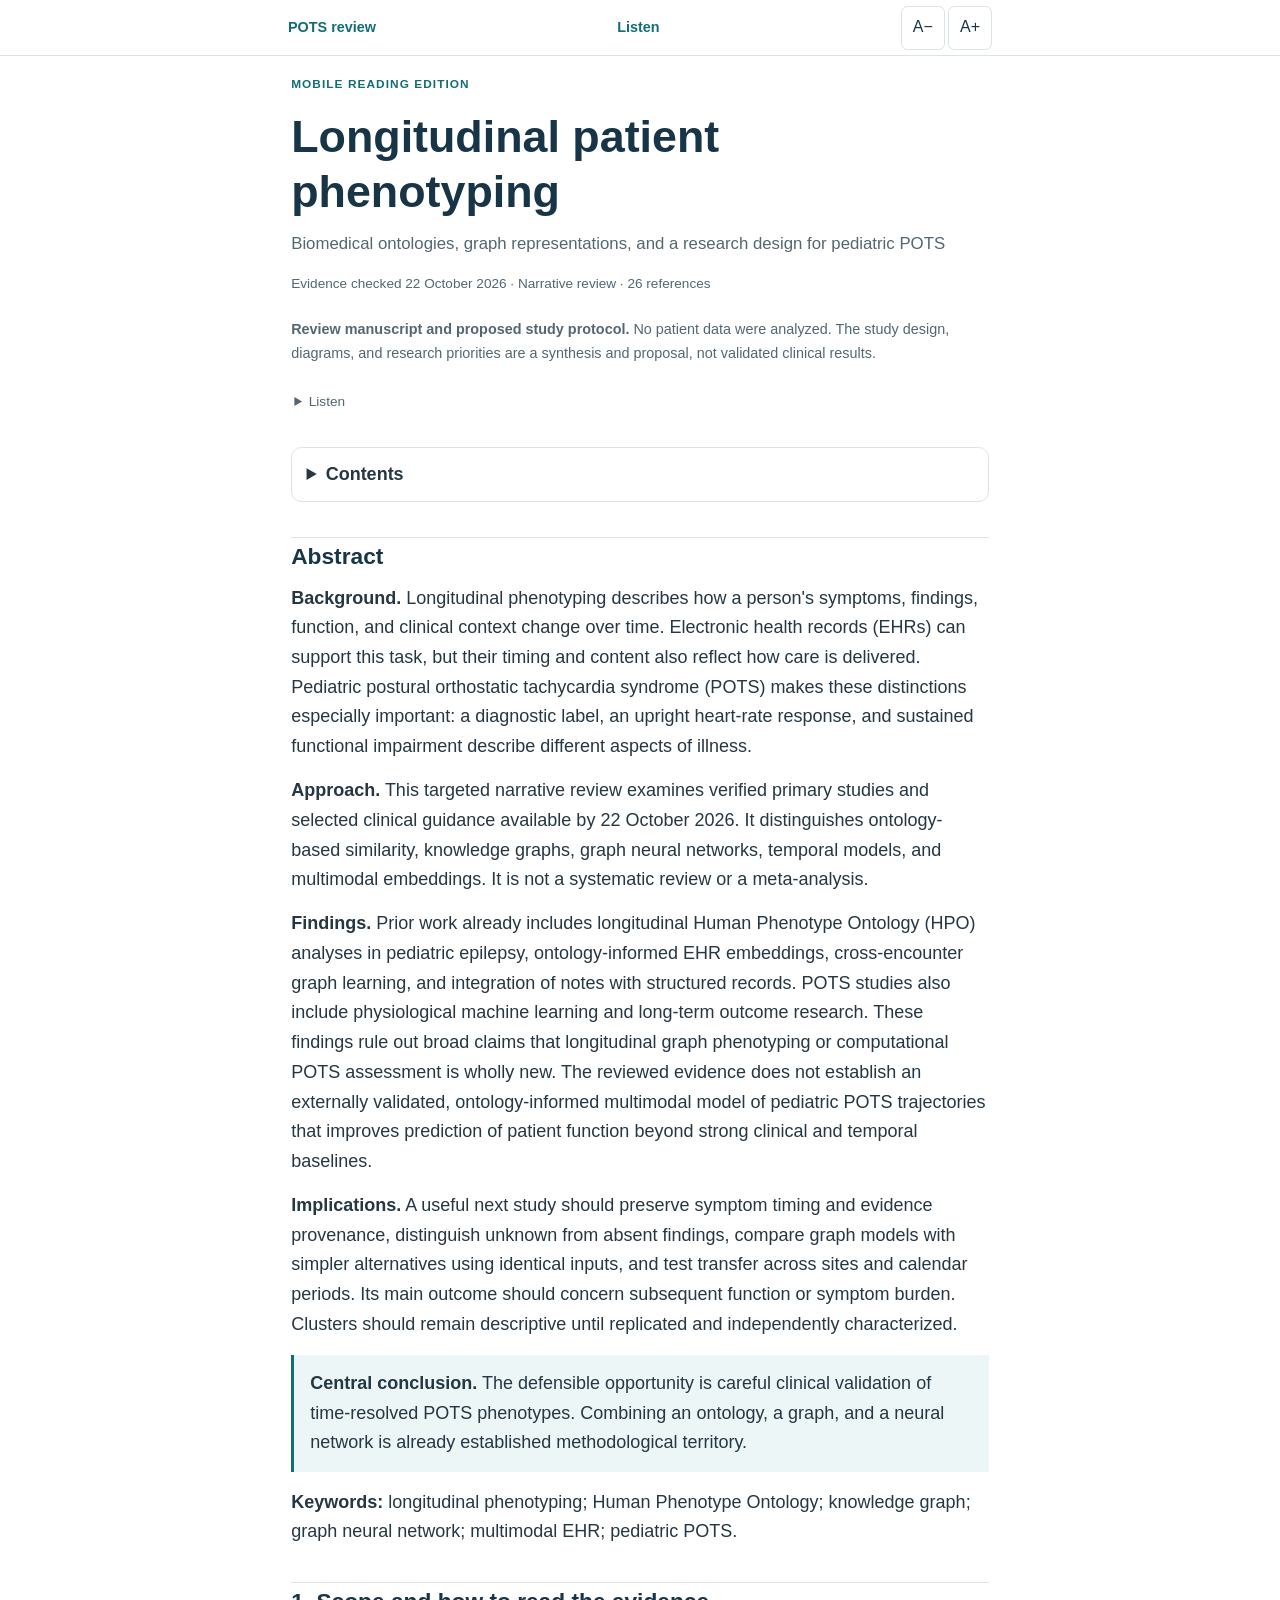
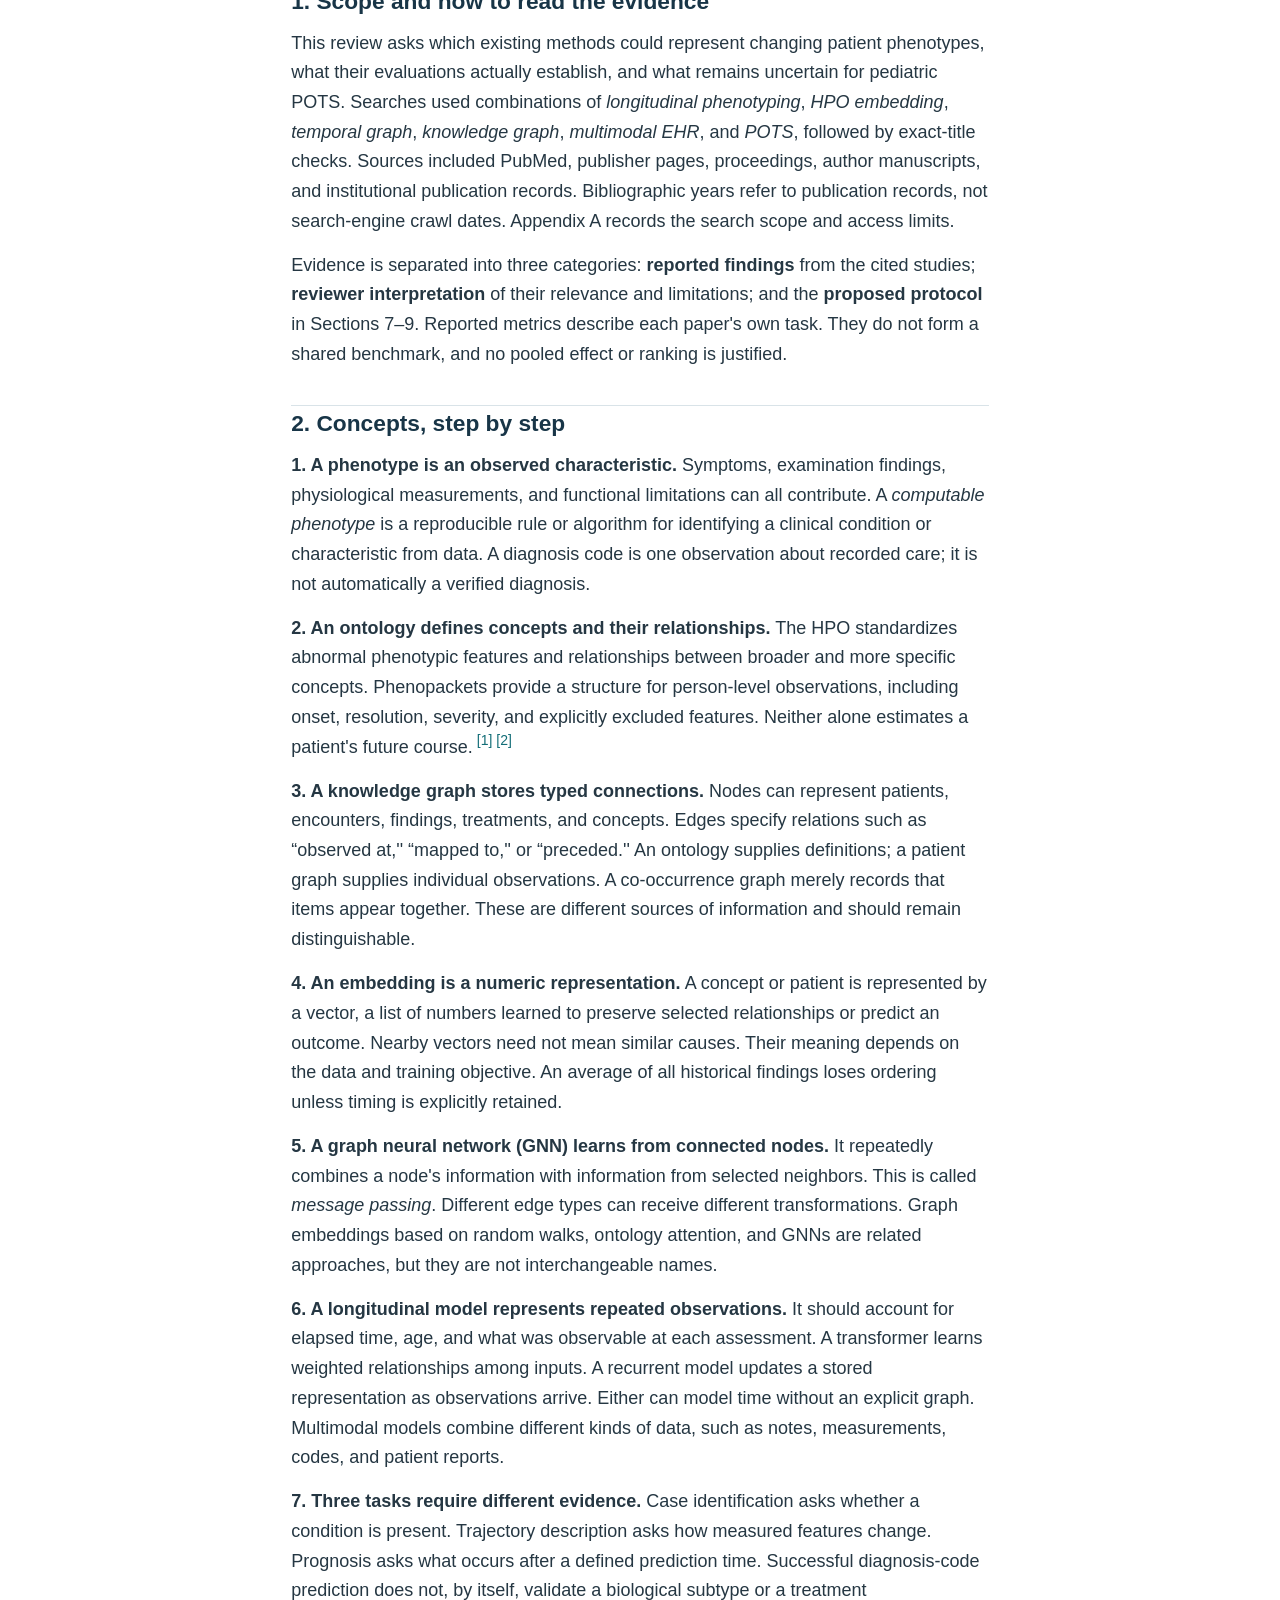
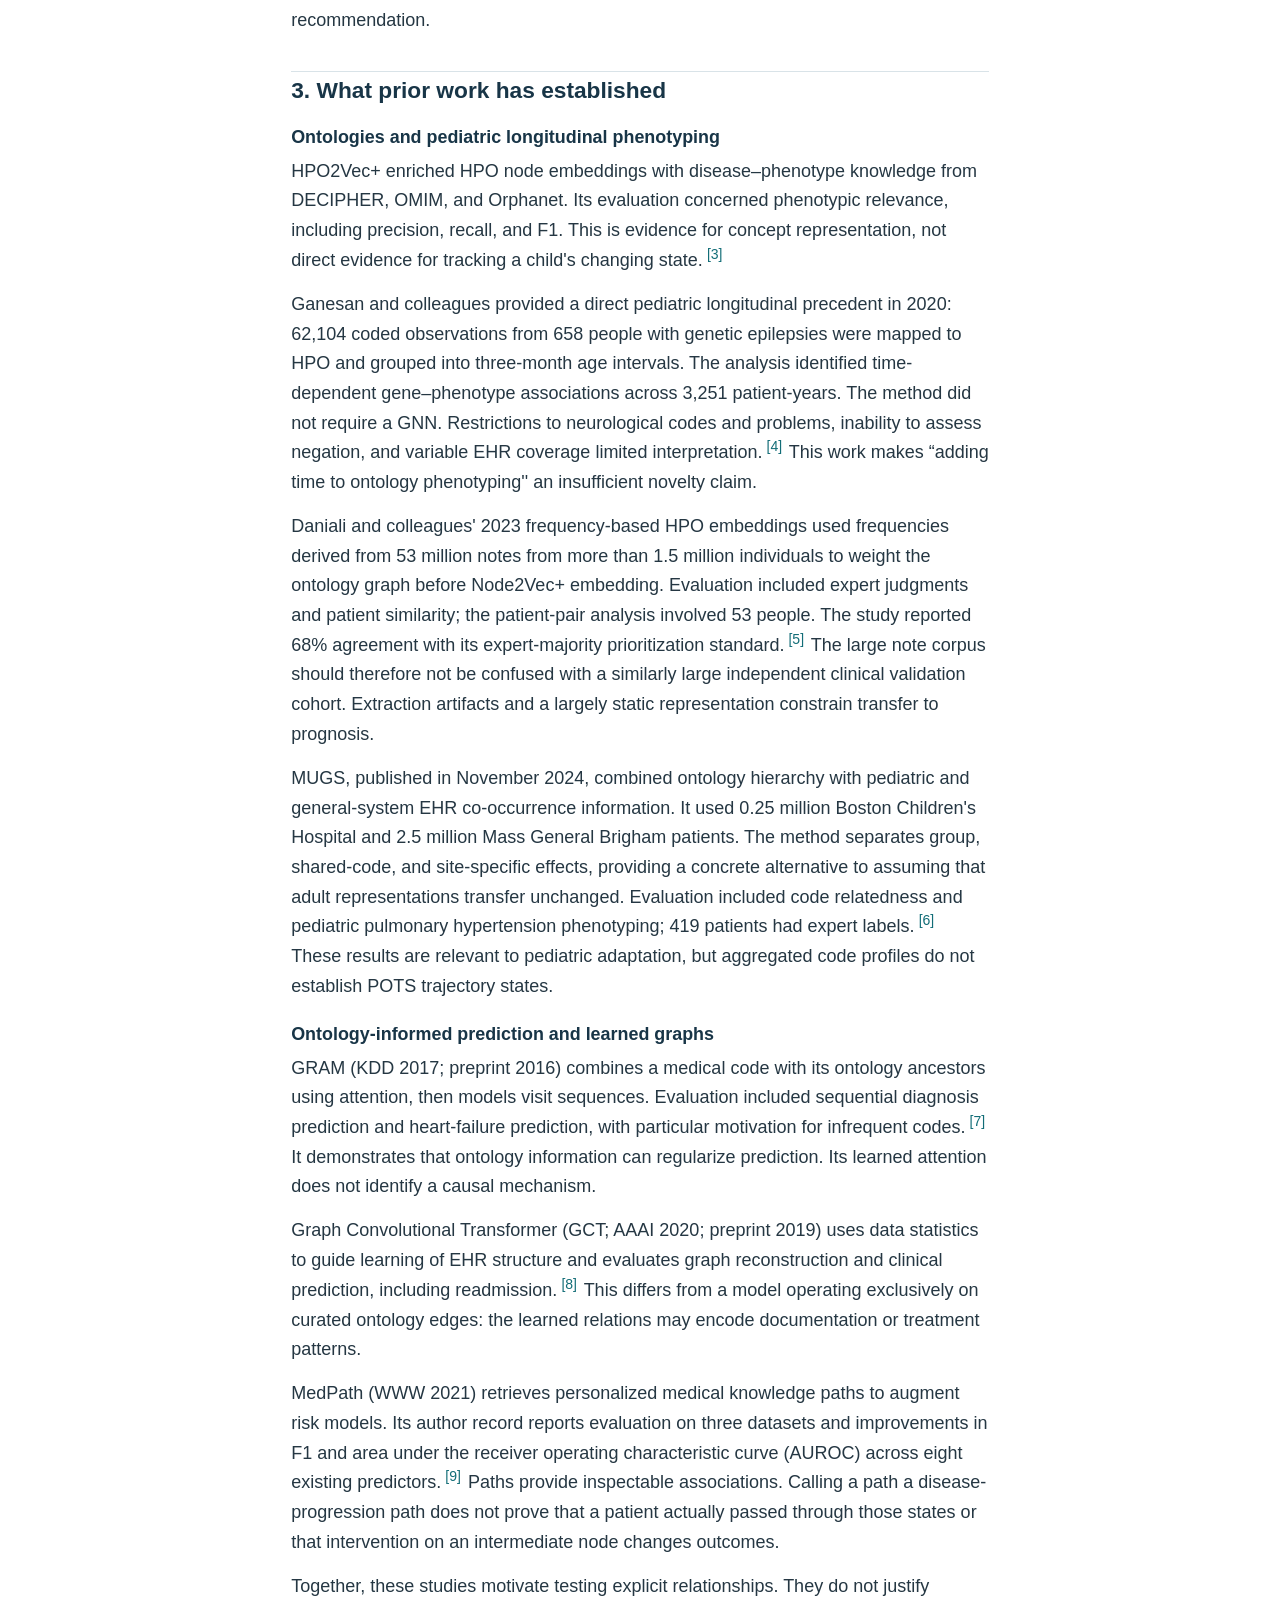
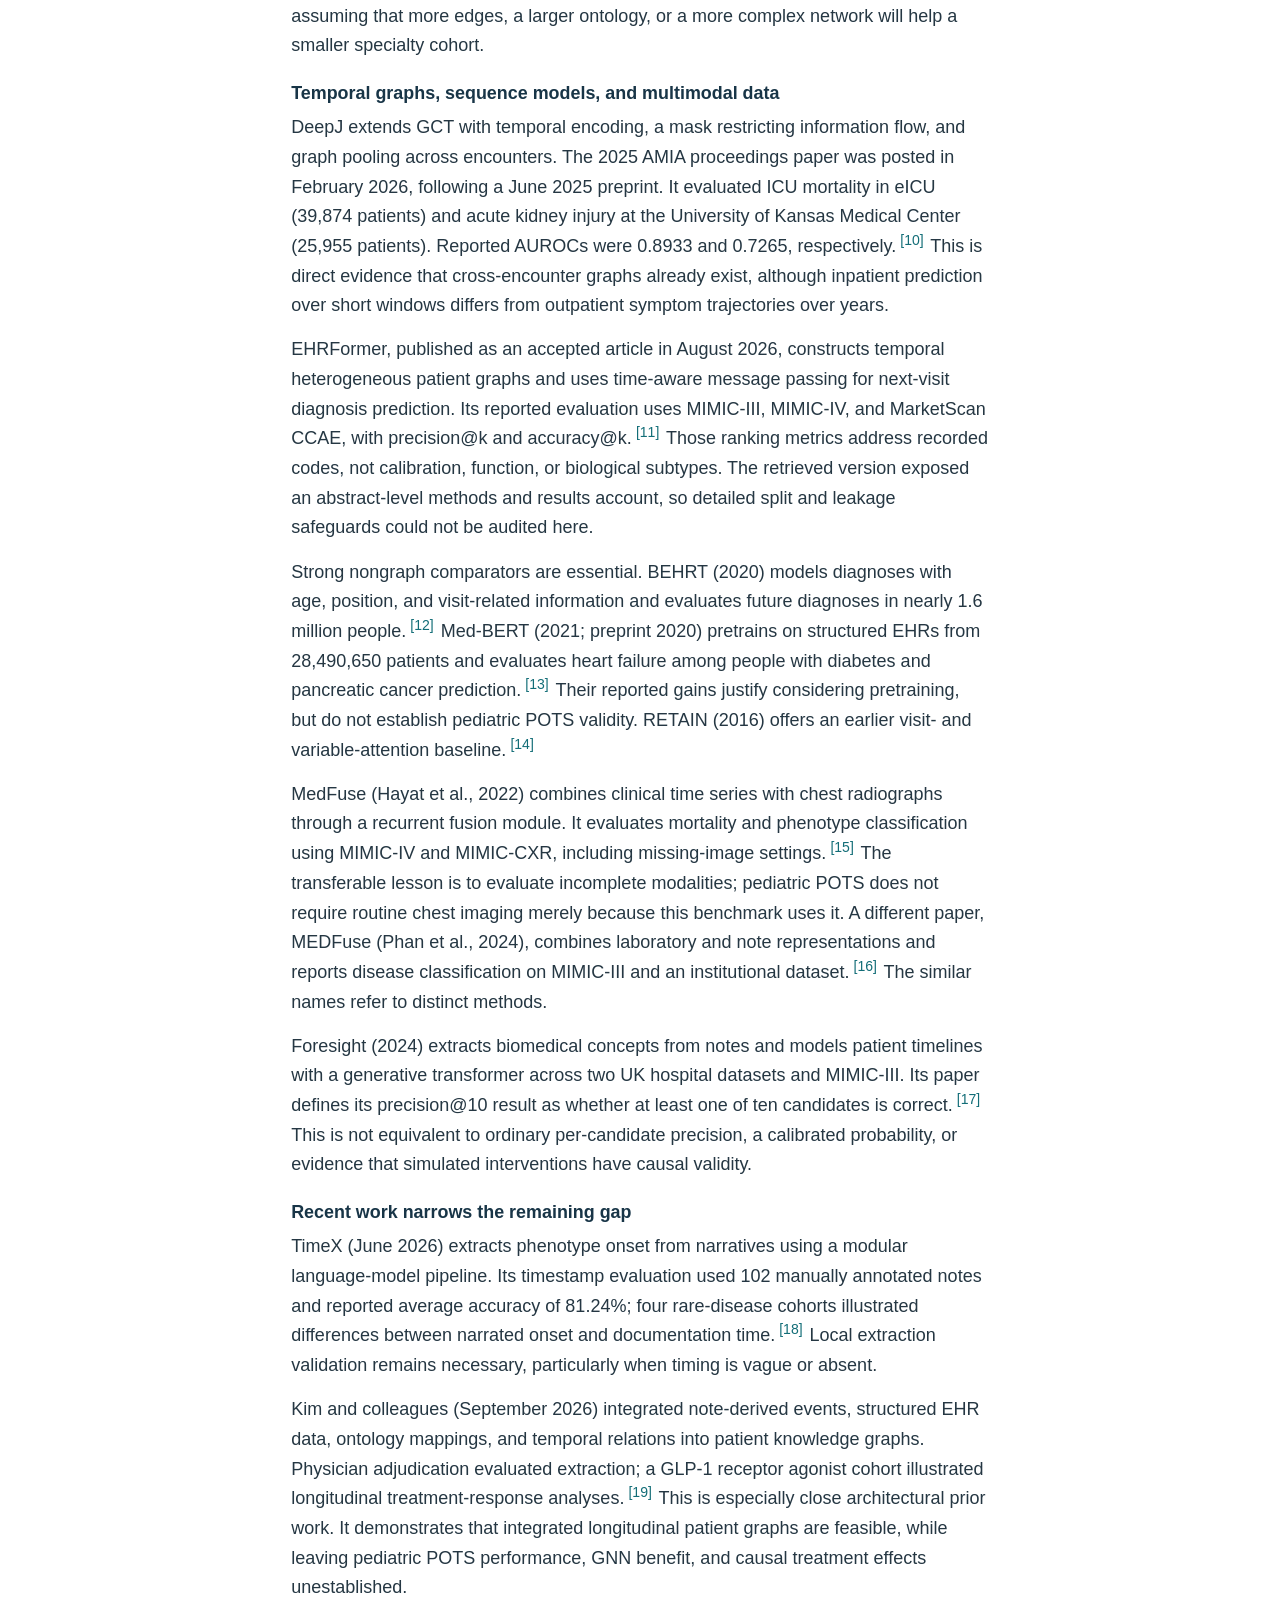
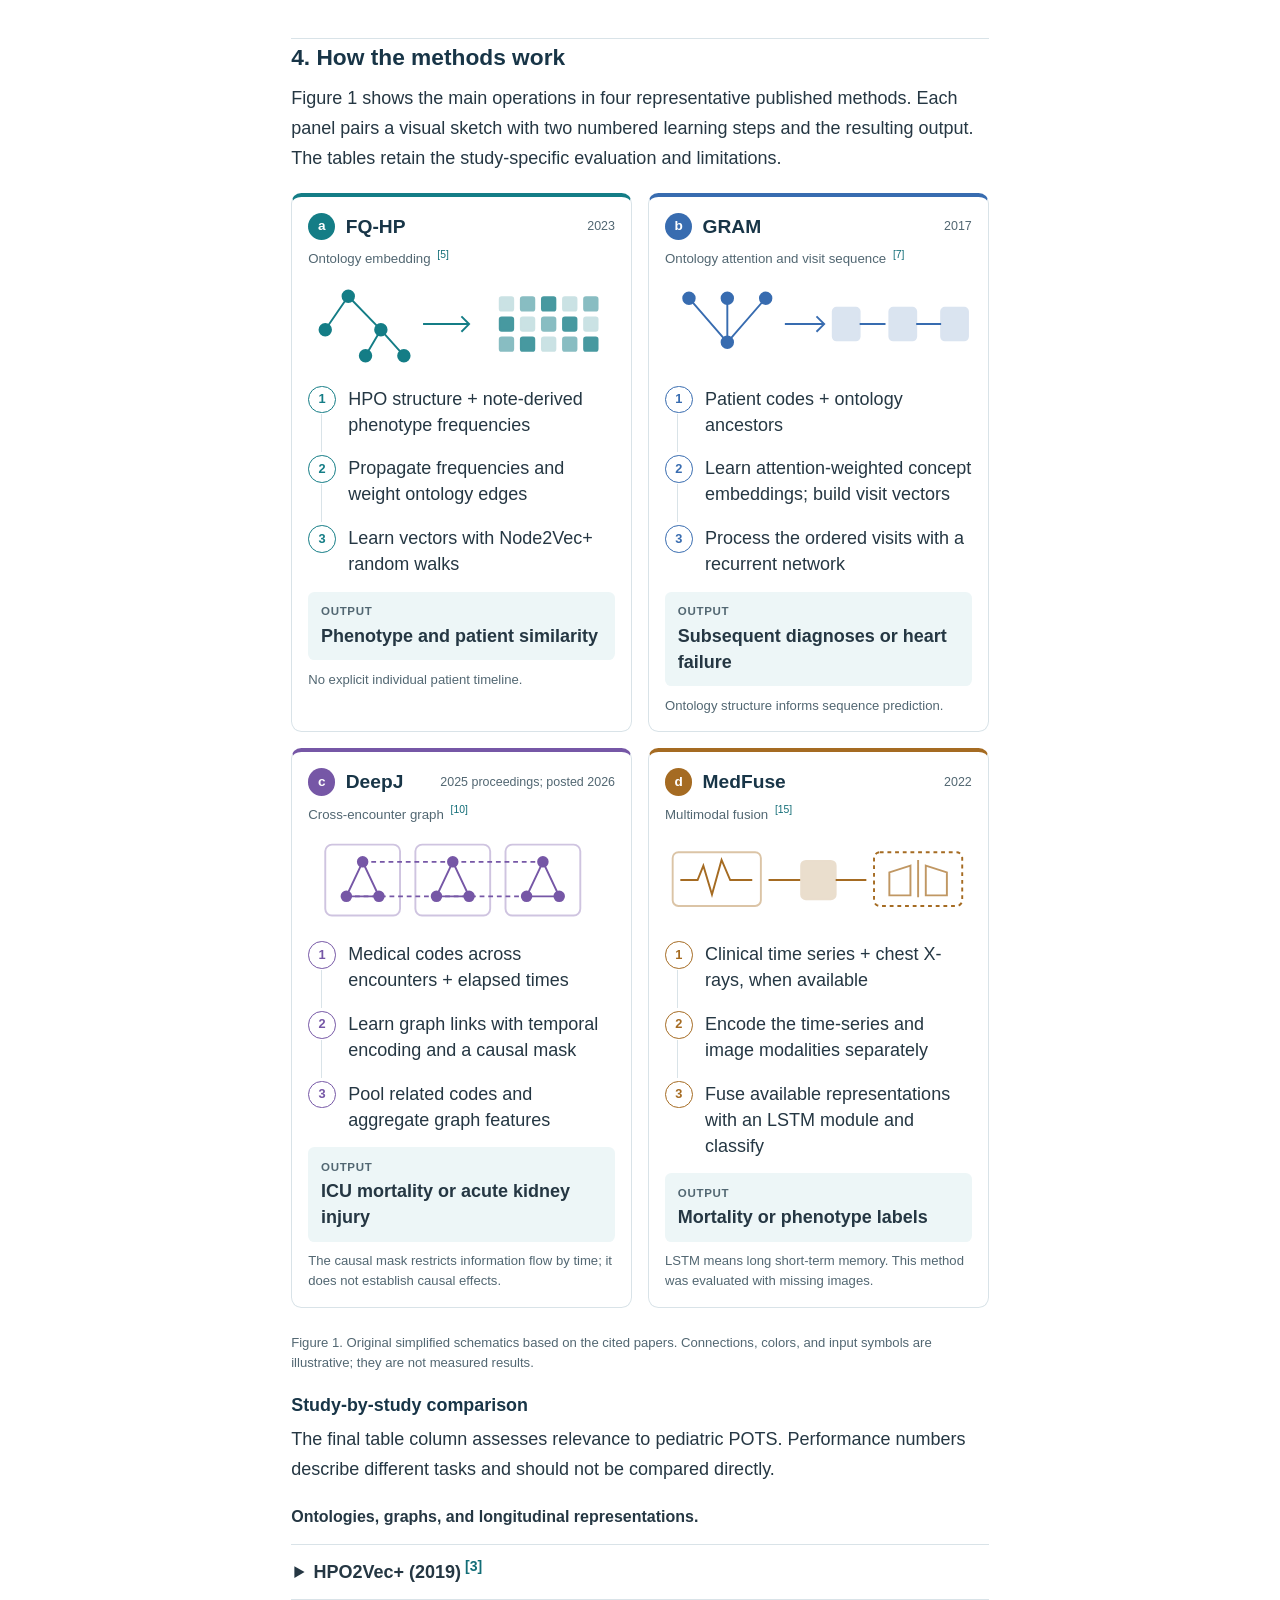
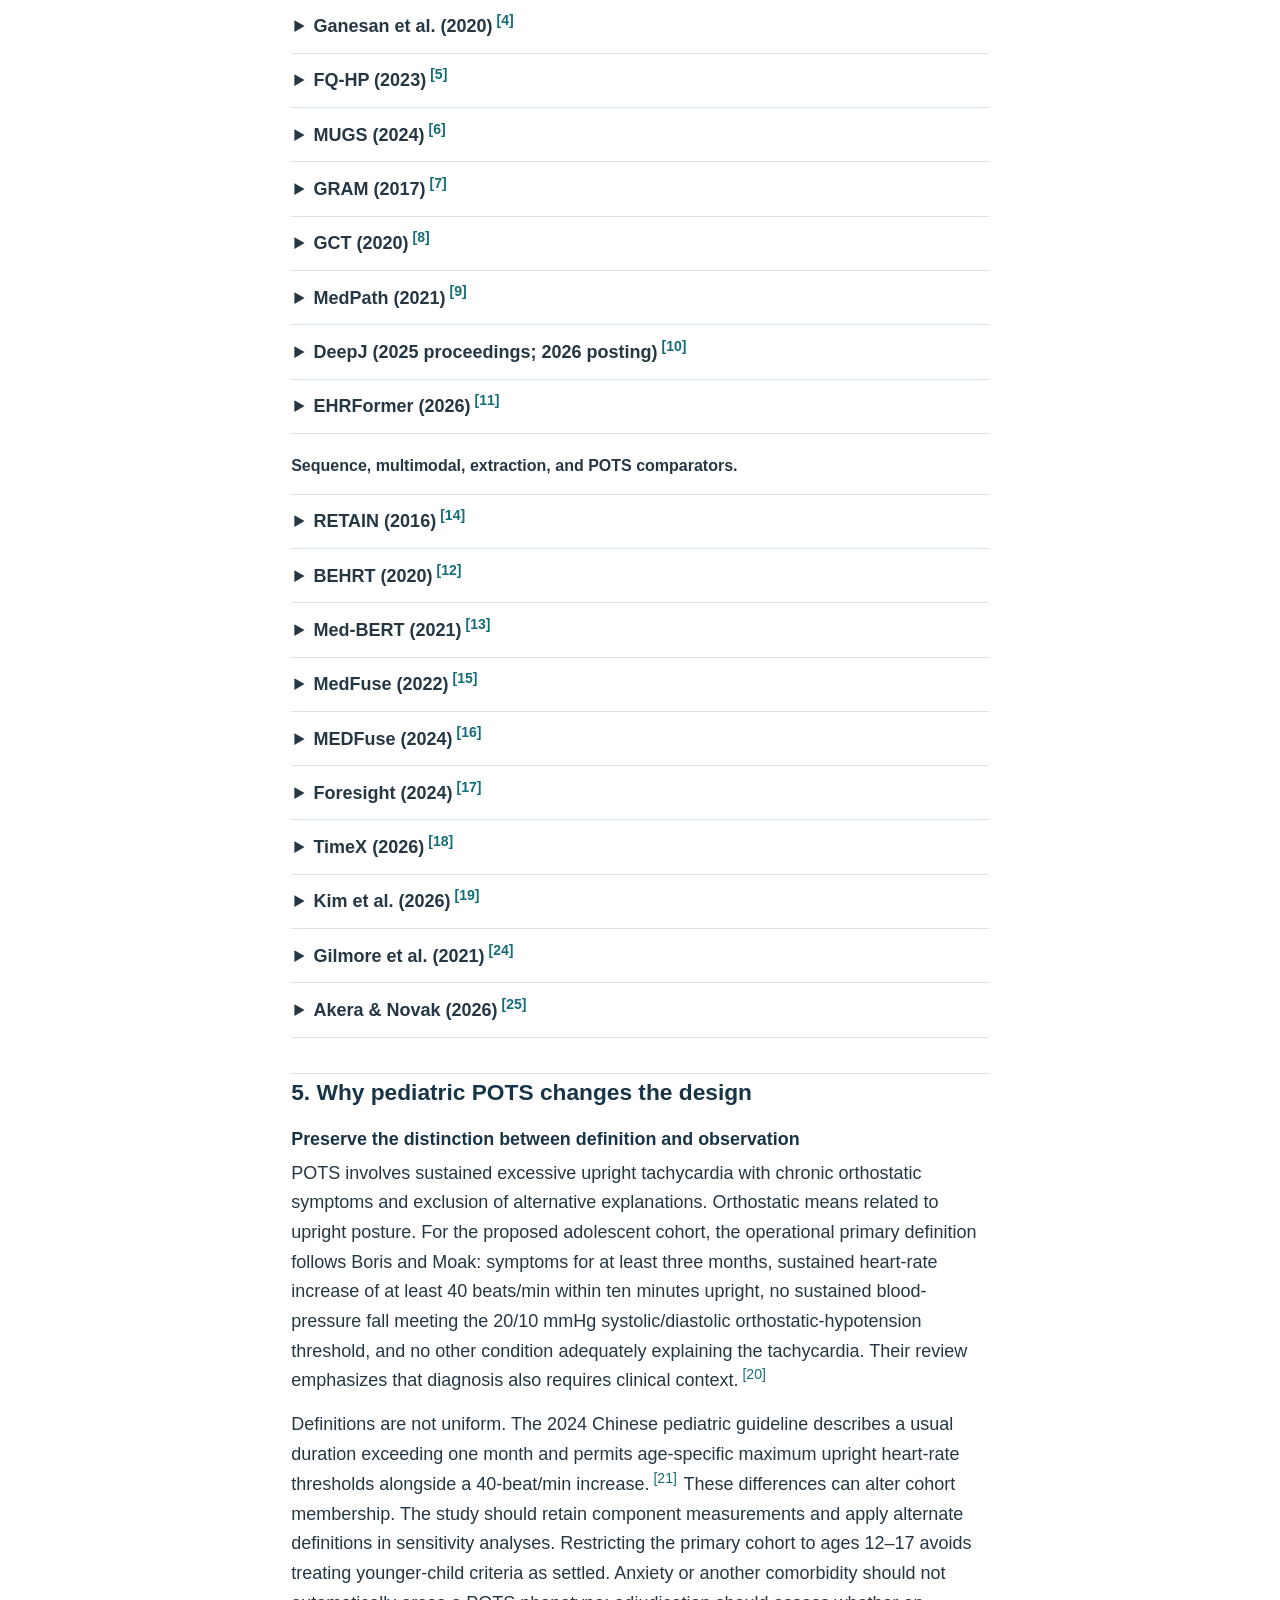
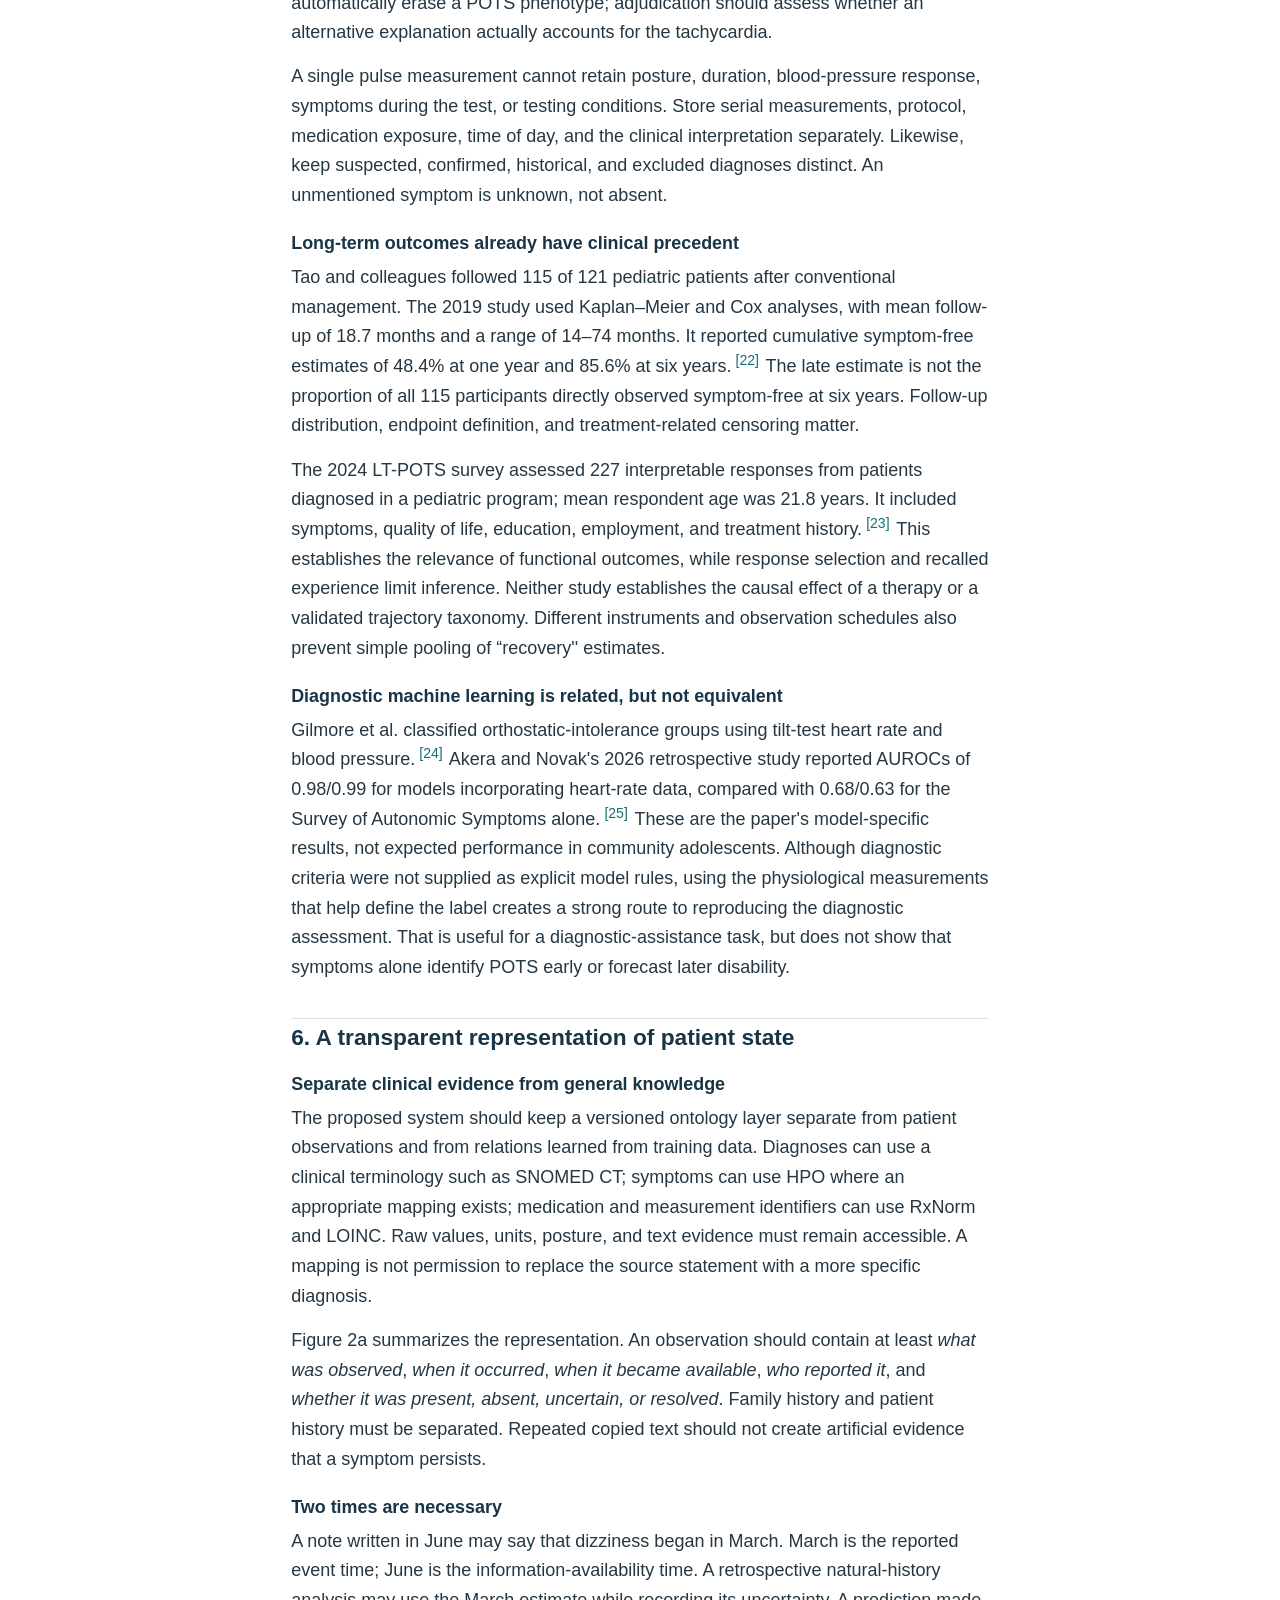
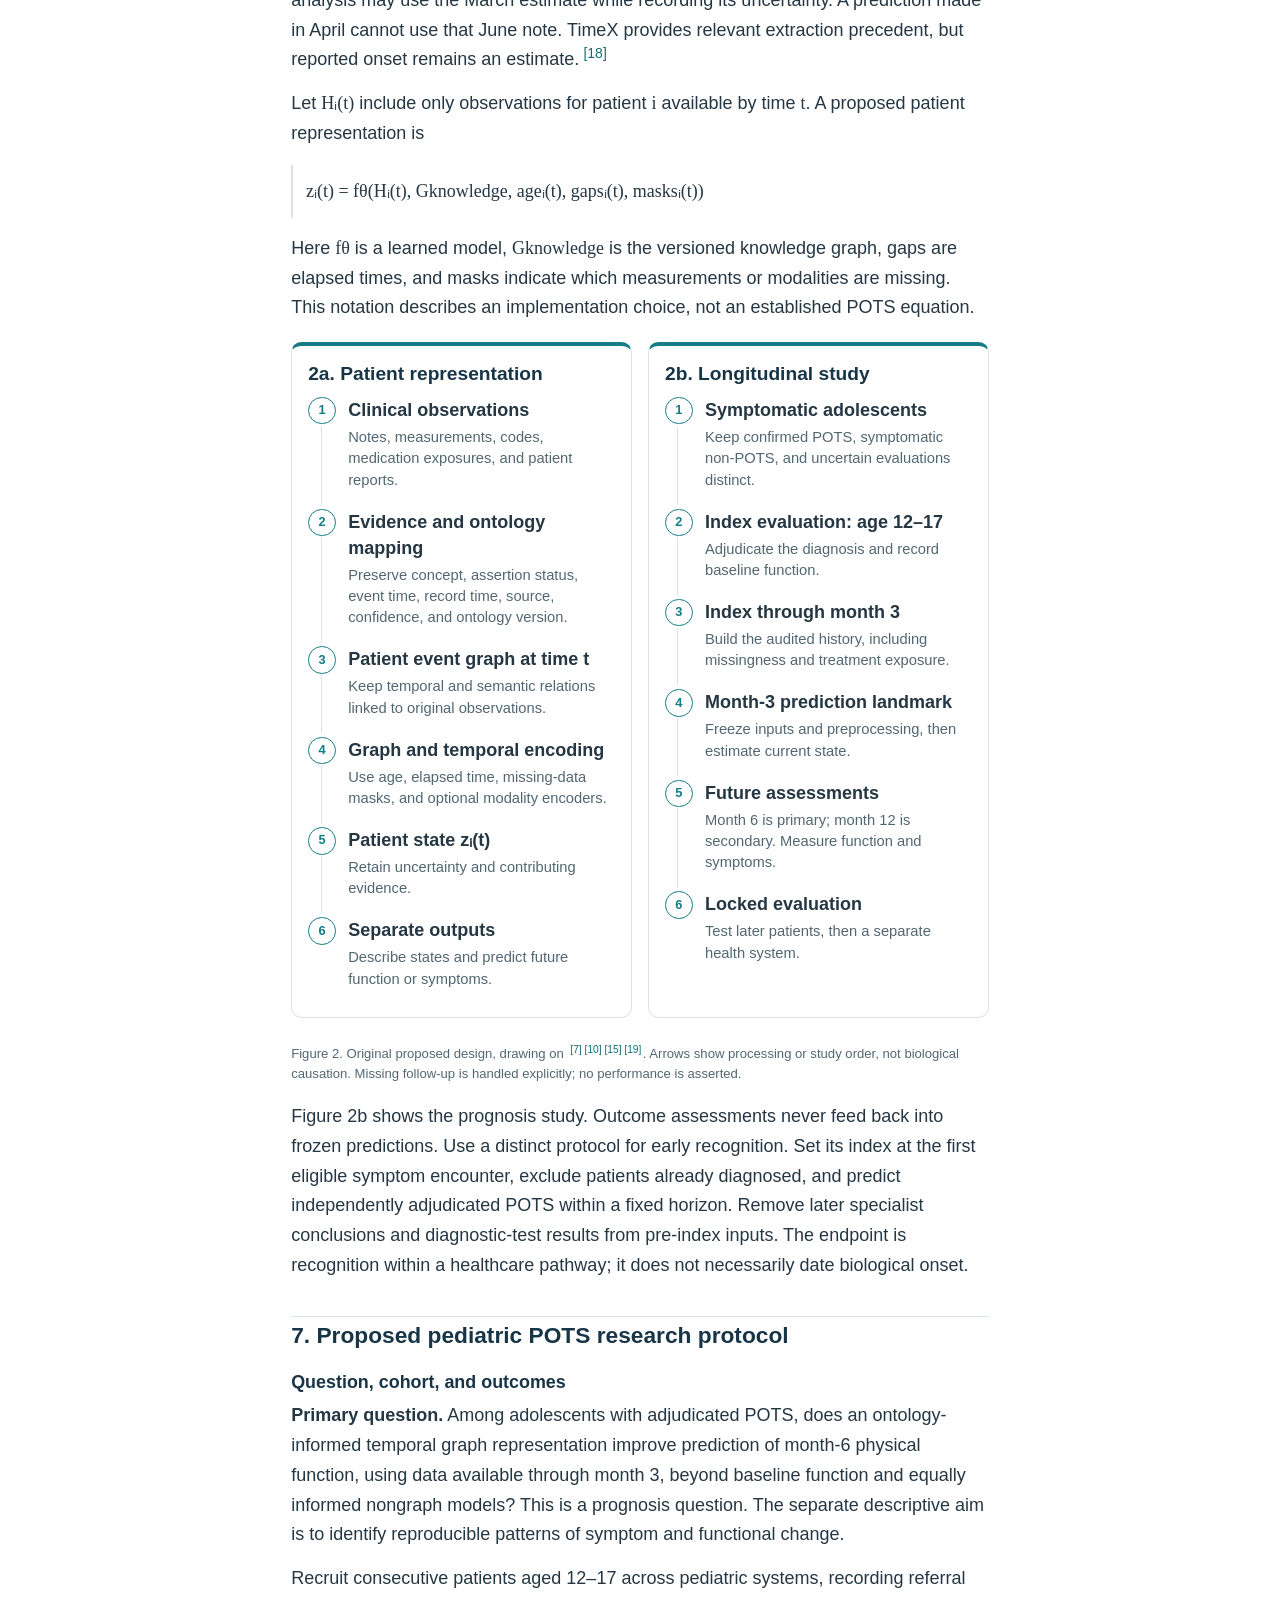
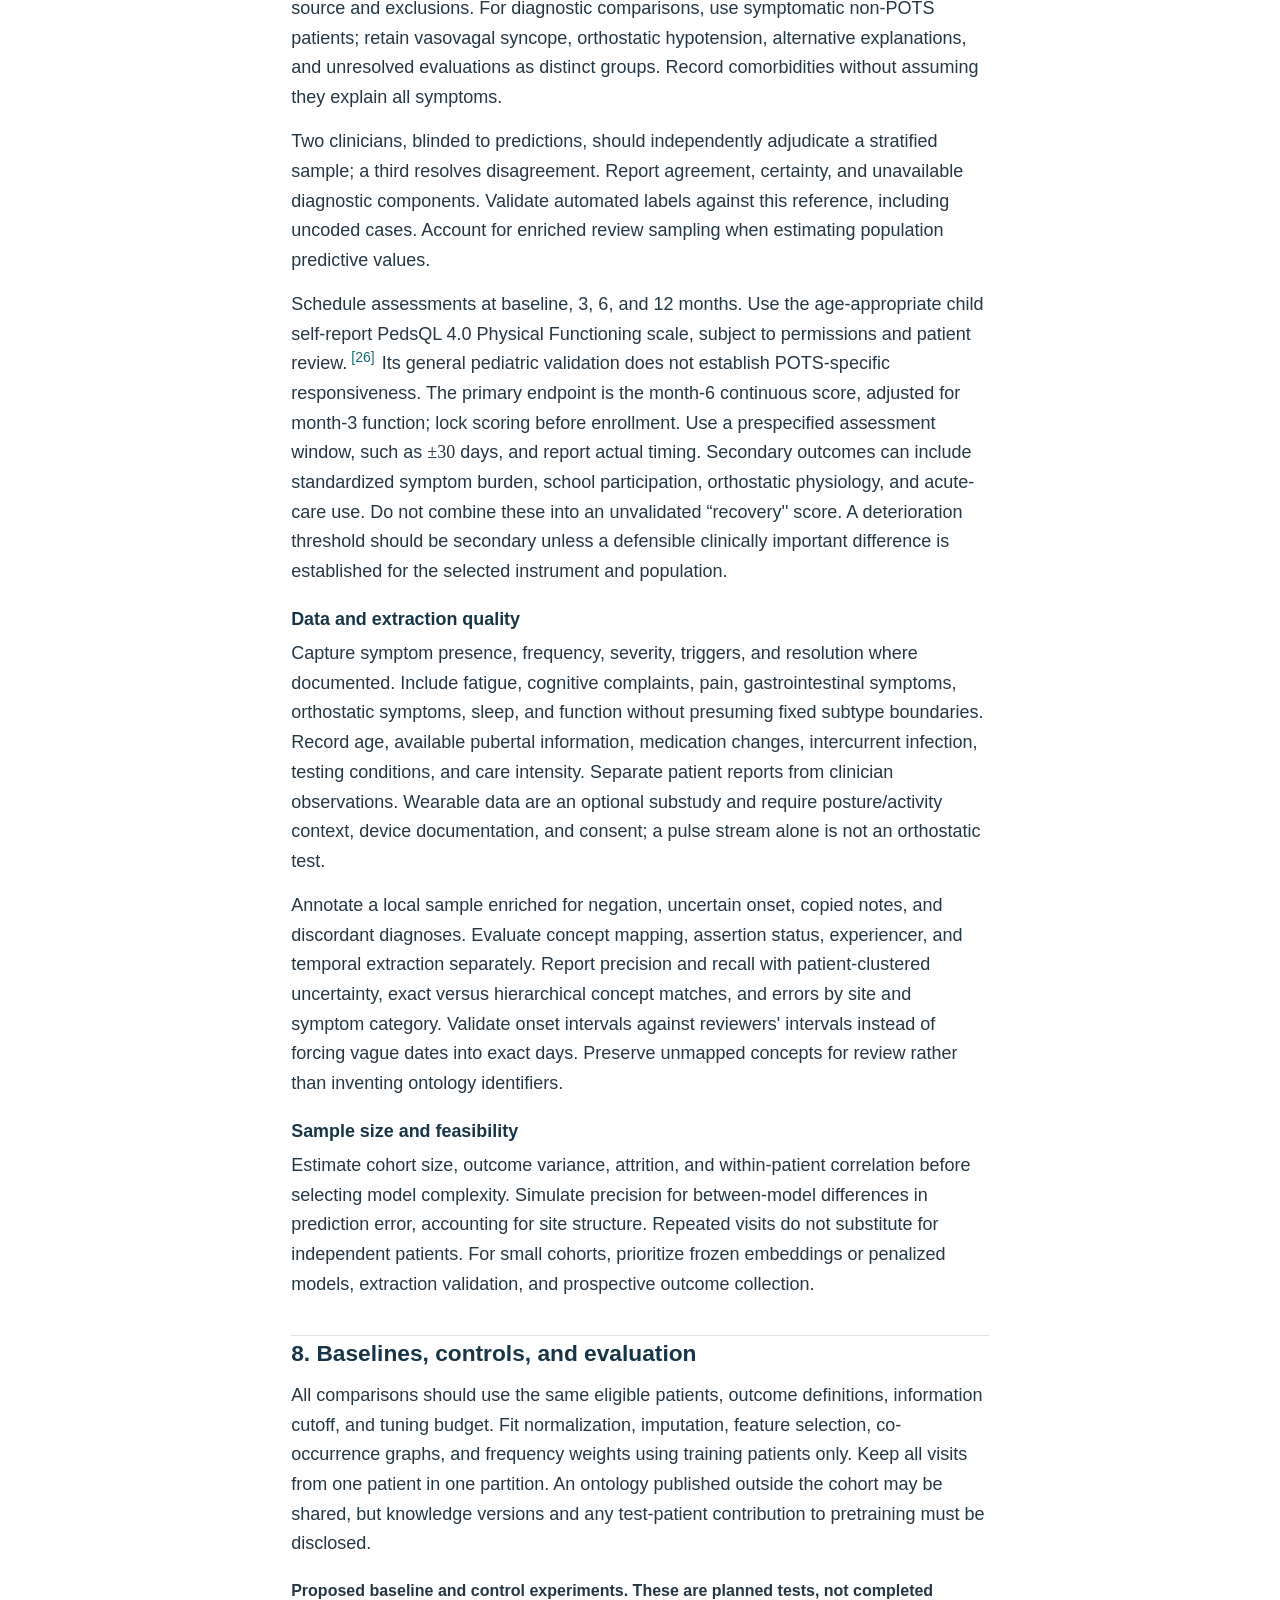
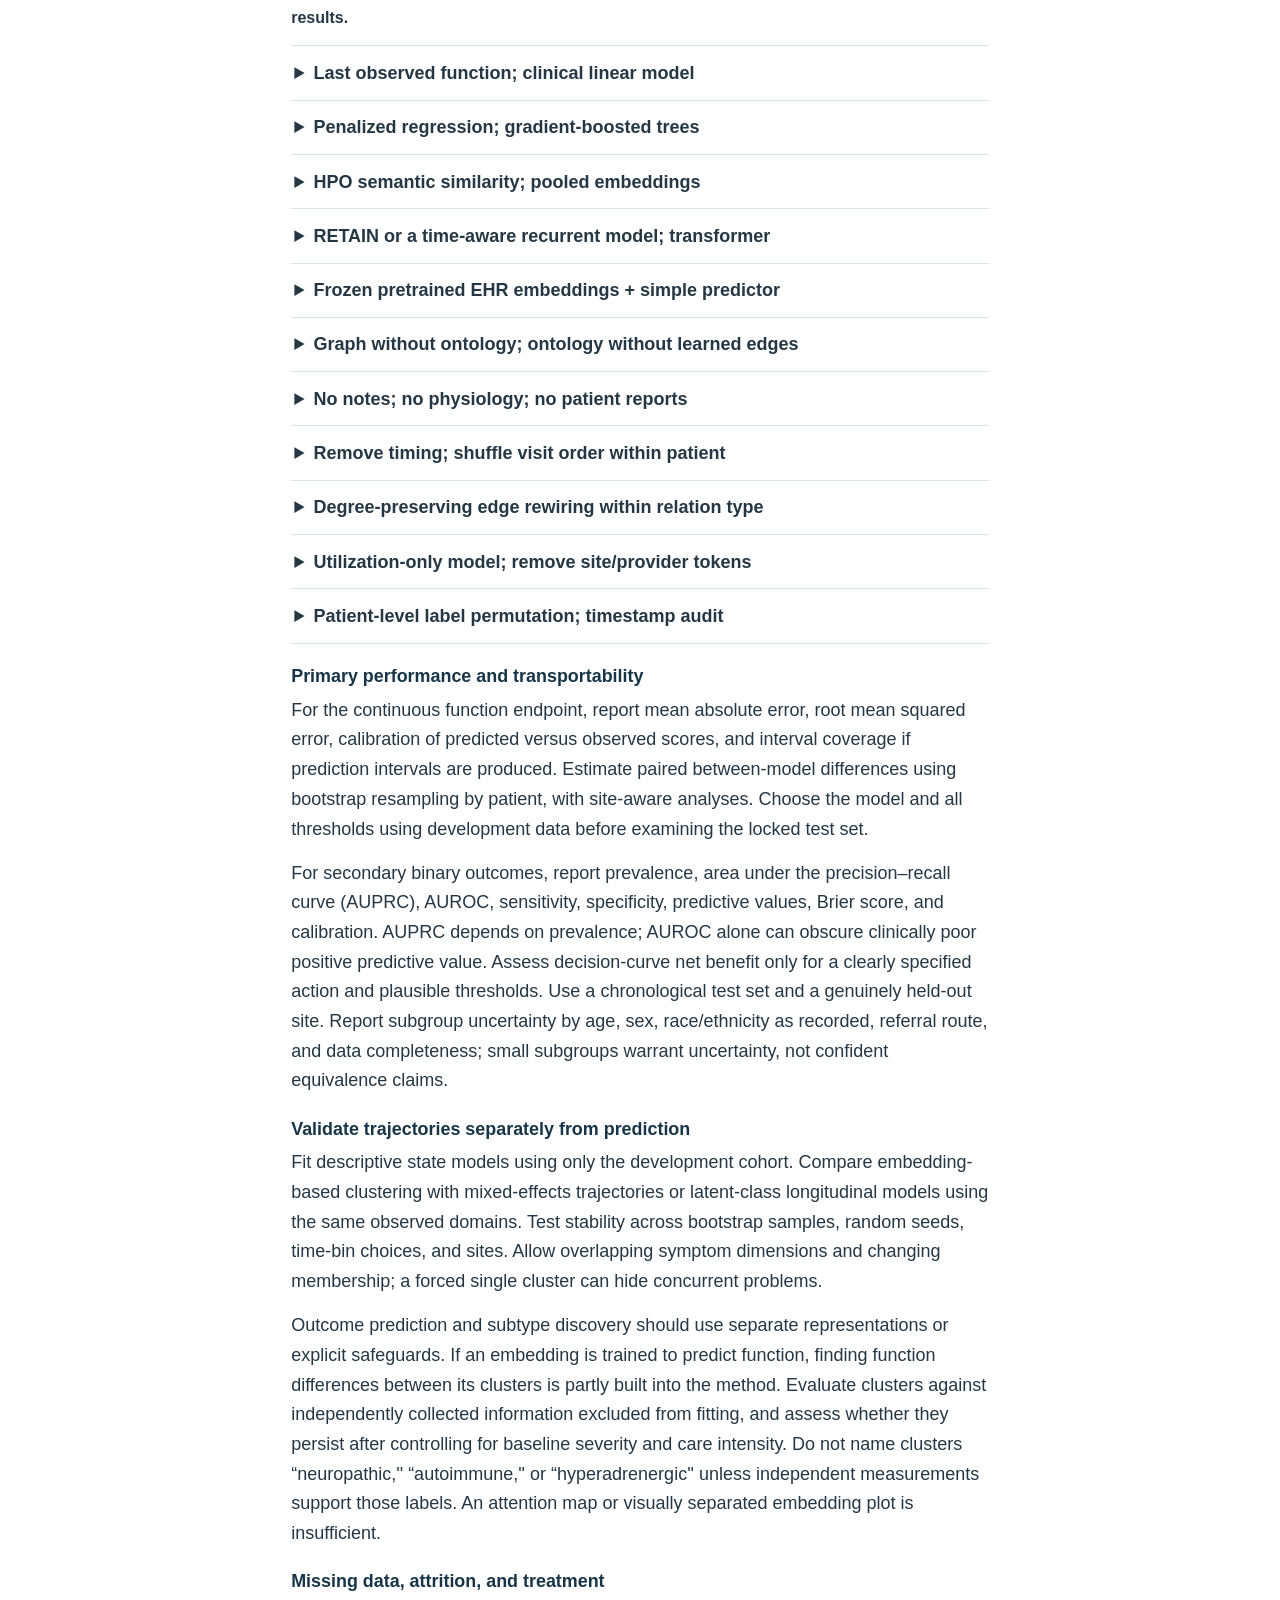
==== commit 9d60a3ab: "Collapse read-aloud controls and remove section button clutter" ====
--- a/pots-review/index.html
+++ b/pots-review/index.html
@@ -5,7 +5,7 @@
 @media(prefers-color-scheme:dark){:root{--paper:#142029;--ink:#e2edf2;--text:#d5e0e6;--muted:#a7bac6;--line:#354853;--tint:#203d45;--accent:#82d3da}.method{--method:#a9c8ec!important}}
 @media(prefers-reduced-motion:reduce){html{scroll-behavior:auto}}
 @media print{.readerbar,.contents{display:none}body{font-size:11pt;color:#222;background:#fff}main{max-width:none;padding:0}details>dl{display:block}h2{break-after:avoid}.method{break-inside:avoid}.study{break-inside:avoid}}
-</style><link rel="stylesheet" href="./tts-reader.css?v=1"></head><body><div class="readerbar"><a href="#top">POTS · Research review</a><div class="size-controls" role="group" aria-label="Text size"><button type="button" id="smaller" aria-label="Decrease text size">A−</button><button type="button" id="larger" aria-label="Increase text size">A+</button></div></div><main id="top"><header><p class="eyebrow">Mobile reading edition</p><h1>Longitudinal patient phenotyping</h1><p class="subtitle">Biomedical ontologies, graph representations, and a research design for pediatric POTS</p><p class="meta">Evidence checked 22 October 2026 · Narrative review · 26 references</p><p class="scope-note"><strong>Review manuscript and proposed study protocol.</strong> No patient data were analyzed. The study design, diagrams, and research priorities are a synthesis and proposal, not validated clinical results.</p></header><details class="contents"><summary>Contents</summary><nav aria-label="Document contents"><a href="#abstract">Abstract</a><a href="#scope-and-how-to-read-the-evidence">1. Scope and how to read the evidence</a><a href="#concepts-step-by-step">2. Concepts, step by step</a><a href="#what-prior-work-has-established">3. What prior work has established</a><a href="#how-the-methods-work">4. How the methods work</a><a href="#why-pediatric-pots-changes-the-design">5. Why pediatric POTS changes the design</a><a href="#a-transparent-representation-of-patient-state">6. A transparent representation of patient state</a><a href="#proposed-pediatric-pots-research-protocol">7. Proposed pediatric POTS research protocol</a><a href="#baselines-controls-and-evaluation">8. Baselines, controls, and evaluation</a><a href="#what-is-genuinely-missing">9. What is genuinely missing?</a><a href="#discussion-and-practical-priorities">10. Discussion and practical priorities</a><a href="#manuscript-and-figure-notes">Manuscript and figure notes</a><a href="#search-and-verification-record">A. Search and verification record</a><a href="#references">References</a></nav></details><h2 id="abstract">Abstract</h2>
+</style><link rel="stylesheet" href="./tts-reader.css?v=2"></head><body><div class="readerbar"><a href="#top">POTS · Research review</a><div class="size-controls" role="group" aria-label="Text size"><button type="button" id="smaller" aria-label="Decrease text size">A−</button><button type="button" id="larger" aria-label="Increase text size">A+</button></div></div><main id="top"><header><p class="eyebrow">Mobile reading edition</p><h1>Longitudinal patient phenotyping</h1><p class="subtitle">Biomedical ontologies, graph representations, and a research design for pediatric POTS</p><p class="meta">Evidence checked 22 October 2026 · Narrative review · 26 references</p><p class="scope-note"><strong>Review manuscript and proposed study protocol.</strong> No patient data were analyzed. The study design, diagrams, and research priorities are a synthesis and proposal, not validated clinical results.</p></header><details class="contents"><summary>Contents</summary><nav aria-label="Document contents"><a href="#abstract">Abstract</a><a href="#scope-and-how-to-read-the-evidence">1. Scope and how to read the evidence</a><a href="#concepts-step-by-step">2. Concepts, step by step</a><a href="#what-prior-work-has-established">3. What prior work has established</a><a href="#how-the-methods-work">4. How the methods work</a><a href="#why-pediatric-pots-changes-the-design">5. Why pediatric POTS changes the design</a><a href="#a-transparent-representation-of-patient-state">6. A transparent representation of patient state</a><a href="#proposed-pediatric-pots-research-protocol">7. Proposed pediatric POTS research protocol</a><a href="#baselines-controls-and-evaluation">8. Baselines, controls, and evaluation</a><a href="#what-is-genuinely-missing">9. What is genuinely missing?</a><a href="#discussion-and-practical-priorities">10. Discussion and practical priorities</a><a href="#manuscript-and-figure-notes">Manuscript and figure notes</a><a href="#search-and-verification-record">A. Search and verification record</a><a href="#references">References</a></nav></details><h2 id="abstract">Abstract</h2>
 <p><strong>Background.</strong> Longitudinal phenotyping describes how a person&#x27;s symptoms, findings, function, and clinical context change over time. Electronic health records (EHRs) can support this task, but their timing and content also reflect how care is delivered. Pediatric postural orthostatic tachycardia syndrome (POTS) makes these distinctions especially important: a diagnostic label, an upright heart-rate response, and sustained functional impairment describe different aspects of illness.</p>
 <p><strong>Approach.</strong> This targeted narrative review examines verified primary studies and selected clinical guidance available by 22 October 2026. It distinguishes ontology-based similarity, knowledge graphs, graph neural networks, temporal models, and multimodal embeddings. It is not a systematic review or a meta-analysis.</p>
 <p><strong>Findings.</strong> Prior work already includes longitudinal Human Phenotype Ontology (HPO) analyses in pediatric epilepsy, ontology-informed EHR embeddings, cross-encounter graph learning, and integration of notes with structured records. POTS studies also include physiological machine learning and long-term outcome research. These findings rule out broad claims that longitudinal graph phenotyping or computational POTS assessment is wholly new. The reviewed evidence does not establish an externally validated, ontology-informed multimodal model of pediatric POTS trajectories that improves prediction of patient function beyond strong clinical and temporal baselines.</p>
@@ -108,4 +108,4 @@
 <p><strong>Search date and boundary:</strong> 22 October 2026. This was a purposive English-language narrative search of indexed web literature with primary-source verification, rather than a database-export systematic search. It did not include independent duplicate screening, a registered protocol, or formal risk-of-bias scoring. No invented screening counts or PRISMA flow are provided.</p>
 <p><strong>Representative query families actually used:</strong> “patient ontology longitudinal embeddings phenotyping&#x27;&#x27;; “patient phenotyping temporal HPO&#x27;&#x27;; “POTS knowledge graph phenotyping&#x27;&#x27;; “postural orthostatic machine learning phenotypes longitudinal&#x27;&#x27;; “POTS graph neural longitudinal pediatric&#x27;&#x27;; plus exact-title searches for GRAM, GCT, MedPath, BEHRT, Med-BERT, MedFuse, DeepJ, HPO2Vec+, TimeX, and the cited POTS outcome studies. Citation-following identified the epilepsy and pediatric representation studies. Coverage is selective; absence claims require a dedicated systematic search before a grant or publication asserts priority.</p>
 <p><strong>Verification:</strong> Titles, years, venues, and DOI or stable URLs were checked against publisher, proceedings, PubMed, or author-institution records. Available full-text sections were used for methods and limitations. Where access was restricted, the abstract or author record supplied only the stated level of evidence. In particular, MedPath and Akera–Novak were assessed primarily from author records or abstracts; EHRFormer from the accepted-version publisher account; and Kim et al. from indexed publisher sections and corroborating author-institution records. Detailed split protocols and independent reproduction were not verified for every model. Reported performance has not been re-estimated.</p>
-<p><strong>Date distinctions:</strong> GRAM is cited as KDD 2017, not its 2016 preprint; GCT as AAAI 2020, not its 2019 preprint; Med-BERT as 2021, not its 2020 preprint. DeepJ is labeled as the 2025 AMIA proceedings contribution posted on 14 February 2026. The HPO 2024 update appeared online in 2023 and in the 2024 journal issue. The Boris–Moak POTS review uses the final indexed July 2022 citation, not the inconsistent issue details in an earlier proof. TimeX and Kim et al. were published before this review&#x27;s cutoff; EHRFormer was available as an accepted article.</p><h2 id="references">References</h2><ol class="references"><li id="ref-hpo">Gargano MA, et al. The Human Phenotype Ontology in 2024: phenotypes around the world. <em>Nucleic Acids Research</em>. 2024;52(D1):D1333–D1346. <a href="https://doi.org/10.1093/nar/gkad1005">10.1093/nar/gkad1005</a>. <a class="back" href="#top" aria-label="Back to top">↑</a></li><li id="ref-phenopackets">Global Alliance for Genomics and Health. Phenopackets. Official specification overview, accessed 22 October 2026. <a href="https://www.ga4gh.org/product/phenopackets/">ga4gh.org/product/phenopackets/</a>. <a class="back" href="#top" aria-label="Back to top">↑</a></li><li id="ref-hpo2vec">Shen F, Peng S, Fan Y, et al. HPO2Vec+: Leveraging heterogeneous knowledge resources to enrich node embeddings for the Human Phenotype Ontology. <em>Journal of Biomedical Informatics</em>. 2019;96:103246. Online 27 June 2019. <a href="https://doi.org/10.1016/j.jbi.2019.103246">10.1016/j.jbi.2019.103246</a>. <a class="back" href="#top" aria-label="Back to top">↑</a></li><li id="ref-ganesan">Ganesan S, Galer PD, Helbig KL, et al. A longitudinal footprint of genetic epilepsies using automated electronic medical record interpretation. <em>Genetics in Medicine</em>. 2020;22:2060–2070. Online 10 August 2020. <a href="https://doi.org/10.1038/s41436-020-0923-1">10.1038/s41436-020-0923-1</a>. <a class="back" href="#top" aria-label="Back to top">↑</a></li><li id="ref-fqhp">Daniali M, Galer PD, Lewis-Smith D, et al. Enriching representation learning using 53 million patient notes through human phenotype ontology embedding. <em>Artificial Intelligence in Medicine</em>. 2023;139:102523. Online 28 February 2023. <a href="https://doi.org/10.1016/j.artmed.2023.102523">10.1016/j.artmed.2023.102523</a>. <a class="back" href="#top" aria-label="Back to top">↑</a></li><li id="ref-mugs">Li M, Li X, Pan K, et al. Multisource representation learning for pediatric knowledge extraction from electronic health records. <em>npj Digital Medicine</em>. 2024;7:319. Published 13 November 2024. <a href="https://doi.org/10.1038/s41746-024-01320-4">10.1038/s41746-024-01320-4</a>. <a class="back" href="#top" aria-label="Back to top">↑</a></li><li id="ref-gram">Choi E, Bahadori MT, Song L, Stewart WF, Sun J. GRAM: Graph-based Attention Model for Healthcare Representation Learning. <em>KDD</em>. 2017:787–795. <a href="https://www.kdd.org/kdd2017/papers/view/gram-graph-based-attention-model-for-healthcare-representation-learning">Official KDD paper record</a>. Preprint: <a href="https://arxiv.org/abs/1611.07012">arXiv:1611.07012</a> (2016). <a class="back" href="#top" aria-label="Back to top">↑</a></li><li id="ref-gct">Choi E, Xu Z, Li Y, et al. Learning the Graphical Structure of Electronic Health Records with Graph Convolutional Transformer. <em>Proceedings of the AAAI Conference on Artificial Intelligence</em>. 2020;34(01):606–613. <a href="https://doi.org/10.1609/aaai.v34i01.5400">10.1609/aaai.v34i01.5400</a>. <a class="back" href="#top" aria-label="Back to top">↑</a></li><li id="ref-medpath">Ye M, Cui S, Wang Y, Luo J, Xiao C, Ma F. MedPath: Augmenting Health Risk Prediction via Medical Knowledge Paths. <em>The Web Conference</em>. 2021:1397–1409. <a href="https://doi.org/10.1145/3442381.3449860">10.1145/3442381.3449860</a>. <a href="https://pure.psu.edu/en/publications/medpath-augmenting-health-risk-prediction-via-medical-knowledge-p/">Author-institution record</a>. <a class="back" href="#top" aria-label="Back to top">↑</a></li><li id="ref-deepj">Li D, Yao Z, Liang M, Liu M. DeepJ: Graph Convolutional Transformers with Differentiable Pooling for Patient Trajectory Modeling. <em>AMIA Annual Symposium Proceedings</em>. 2025:734–743; posted 14 February 2026. <a href="https://pmc.ncbi.nlm.nih.gov/articles/PMC12919465/">PMCID: PMC12919465</a>. Preprint: <a href="https://arxiv.org/abs/2506.15809">arXiv:2506.15809</a> (18 June 2025). <a class="back" href="#top" aria-label="Back to top">↑</a></li><li id="ref-ehrformer">Zhang H, Shi Y, Zhang S, et al. Temporal graph transformer for next visit diagnosis prediction on electronic health records. <em>Scientific Reports</em>. Accepted article published 14 August 2026. <a href="https://doi.org/10.1038/s41598-026-66714-8">10.1038/s41598-026-66714-8</a>. <a class="back" href="#top" aria-label="Back to top">↑</a></li><li id="ref-behrt">Li Y, Rao S, Solares JRA, et al. BEHRT: Transformer for Electronic Health Records. <em>Scientific Reports</em>. 2020;10:7155. Published 28 April 2020. <a href="https://doi.org/10.1038/s41598-020-62922-y">10.1038/s41598-020-62922-y</a>. <a class="back" href="#top" aria-label="Back to top">↑</a></li><li id="ref-medbert">Rasmy L, Xiang Y, Xie Z, Tao C, Zhi D. Med-BERT: pretrained contextualized embeddings on large-scale structured electronic health records for disease prediction. <em>npj Digital Medicine</em>. 2021;4:86. Published 20 May 2021. <a href="https://doi.org/10.1038/s41746-021-00455-y">10.1038/s41746-021-00455-y</a>. <a class="back" href="#top" aria-label="Back to top">↑</a></li><li id="ref-retain">Choi E, et al. RETAIN: An Interpretable Predictive Model for Healthcare using Reverse Time Attention Mechanism. <em>Advances in Neural Information Processing Systems</em>. 2016;29. <a href="https://papers.neurips.cc/paper_files/paper/2016/hash/231141b34c82aa95e48810a9d1b33a79-Abstract.html">Official proceedings record</a>. <a class="back" href="#top" aria-label="Back to top">↑</a></li><li id="ref-medfuse">Hayat N, Geras KJ, Shamout FE. MedFuse: Multi-modal fusion with clinical time-series data and chest X-ray images. <em>Proceedings of Machine Learning Research</em>. 2022;182:479–503. <a href="https://proceedings.mlr.press/v182/hayat22a.html">Official paper, full text, and citation</a>. <a class="back" href="#top" aria-label="Back to top">↑</a></li><li id="ref-medfuse24">Phan, Dao, Wu, et al. MEDFuse: Multimodal EHR Data Fusion with Masked Lab-Test Modeling and Large Language Models. <em>CIKM</em>. 2024. <a href="https://doi.org/10.1145/3627673.3679962">10.1145/3627673.3679962</a>. Author version: <a href="https://arxiv.org/abs/2407.12309">arXiv:2407.12309</a>. <a class="back" href="#top" aria-label="Back to top">↑</a></li><li id="ref-foresight">Kraljevic Z, et al. Foresight—a generative pretrained transformer for modelling of patient timelines using electronic health records: a retrospective modelling study. <em>The Lancet Digital Health</em>. 2024;6:e281–e290. <a href="https://doi.org/10.1016/S2589-7500(24)00025-6">10.1016/S2589-7500(24)00025-6</a>. <a class="back" href="#top" aria-label="Back to top">↑</a></li><li id="ref-timex">Chen F, Jiang S, Nguyen QM, Ta CN, Wang K, Chung WK, Weng C. TimeX: Phenotype Onset Extraction from Clinical Narratives. <em>npj Health Systems</em>. 2026;3:49. Published 19 June 2026. <a href="https://doi.org/10.1038/s44401-026-00099-8">10.1038/s44401-026-00099-8</a>. <a class="back" href="#top" aria-label="Back to top">↑</a></li><li id="ref-journeys">Kim E, Foty R, Thakor AS, et al. Computable longitudinal patient journeys from structured and unstructured EHR data. <em>Nature Medicine</em>. Published online 10 September 2026. <a href="https://doi.org/10.1038/s41591-026-04695-x">10.1038/s41591-026-04695-x</a>. <a href="https://researchdiscovery.drexel.edu/esploro/outputs/journalArticle/Computable-longitudinal-patient-journeys-from-structured/991022208286304721">Corroborating author-institution record</a>. <a class="back" href="#top" aria-label="Back to top">↑</a></li><li id="ref-boris2022">Boris JR, Moak JP. Pediatric Postural Orthostatic Tachycardia Syndrome: Where We Stand. <em>Pediatrics</em>. 2022;150(1):e2021054945. <a href="https://doi.org/10.1542/peds.2021-054945">10.1542/peds.2021-054945</a>. Final indexed issue date: 1 July 2022. <a class="back" href="#top" aria-label="Back to top">↑</a></li><li id="ref-wang2024">Wang C, Liao Y, Wang S, et al. Guidelines for the diagnosis and treatment of neurally mediated syncope in children and adolescents (revised 2024). <em>World Journal of Pediatrics</em>. 2024;20:983–1002. Online 7 August 2024. <a href="https://doi.org/10.1007/s12519-024-00819-w">10.1007/s12519-024-00819-w</a>. <a class="back" href="#top" aria-label="Back to top">↑</a></li><li id="ref-tao">Tao C, Lu W, Lin J, et al. Long-Term Outcomes of Children and Adolescents With Postural Tachycardia Syndrome After Conventional Treatment. <em>Frontiers in Pediatrics</em>. 2019;7:261. Published 27 June 2019. <a href="https://doi.org/10.3389/fped.2019.00261">10.3389/fped.2019.00261</a>. <a class="back" href="#top" aria-label="Back to top">↑</a></li><li id="ref-ltpots">Boris JR, Shadiack EC III, McCormick EM, MacMullen L, George-Sankoh I, Falk MJ. Long-Term POTS Outcomes Survey: Diagnosis, Therapy, and Clinical Outcomes. <em>Journal of the American Heart Association</em>. 2024;13:e033485. Online 3 July 2024. <a href="https://doi.org/10.1161/JAHA.123.033485">10.1161/JAHA.123.033485</a>. <a class="back" href="#top" aria-label="Back to top">↑</a></li><li id="ref-gilmore">Gilmore S, Hart J, Geddes J, et al. Classification of orthostatic intolerance through data analytics. <em>Medical &amp; Biological Engineering &amp; Computing</em>. 2021;59:621–632. Online 13 February 2021. <a href="https://doi.org/10.1007/s11517-021-02314-0">10.1007/s11517-021-02314-0</a>. <a class="back" href="#top" aria-label="Back to top">↑</a></li><li id="ref-akera">Akera S, Novak P. Utilization of machine learning in diagnosis of postural tachycardia syndrome (POTS). <em>Clinical Autonomic Research</em>. 2026;36:367–372. Online 2 March 2026. <a href="https://doi.org/10.1007/s10286-026-01193-5">10.1007/s10286-026-01193-5</a>. <a class="back" href="#top" aria-label="Back to top">↑</a></li><li id="ref-pedsql">Varni JW, Seid M, Kurtin PS. PedsQL 4.0: reliability and validity of the Pediatric Quality of Life Inventory version 4.0 generic core scales in healthy and patient populations. <em>Medical Care</em>. 2001;39(8):800–812. <a href="https://pubmed.ncbi.nlm.nih.gov/11468499/">PubMed: 11468499</a>. <a class="back" href="#top" aria-label="Back to top">↑</a></li></ol><footer class="footer">Mobile adaptation of the LaTeX manuscript. Full review content and references retained; comparisons and diagrams reflow for small screens. Reading works offline after saving the page and its assets; references and the first Kokoro voice download require internet access.</footer></main><script>let size=18;try{size=Number(localStorage.getItem('pots-review-font'))||18}catch(e){}function apply(){document.documentElement.style.setProperty('--reading-size',size+'px')}apply();for(const [id,delta] of [['smaller',-1],['larger',1]])document.getElementById(id).addEventListener('click',()=>{size=Math.max(16,Math.min(24,size+delta));apply();try{localStorage.setItem('pots-review-font',size)}catch(e){}});</script><script type="module" src="./tts-reader.mjs?v=1"></script></body></html>+<p><strong>Date distinctions:</strong> GRAM is cited as KDD 2017, not its 2016 preprint; GCT as AAAI 2020, not its 2019 preprint; Med-BERT as 2021, not its 2020 preprint. DeepJ is labeled as the 2025 AMIA proceedings contribution posted on 14 February 2026. The HPO 2024 update appeared online in 2023 and in the 2024 journal issue. The Boris–Moak POTS review uses the final indexed July 2022 citation, not the inconsistent issue details in an earlier proof. TimeX and Kim et al. were published before this review&#x27;s cutoff; EHRFormer was available as an accepted article.</p><h2 id="references">References</h2><ol class="references"><li id="ref-hpo">Gargano MA, et al. The Human Phenotype Ontology in 2024: phenotypes around the world. <em>Nucleic Acids Research</em>. 2024;52(D1):D1333–D1346. <a href="https://doi.org/10.1093/nar/gkad1005">10.1093/nar/gkad1005</a>. <a class="back" href="#top" aria-label="Back to top">↑</a></li><li id="ref-phenopackets">Global Alliance for Genomics and Health. Phenopackets. Official specification overview, accessed 22 October 2026. <a href="https://www.ga4gh.org/product/phenopackets/">ga4gh.org/product/phenopackets/</a>. <a class="back" href="#top" aria-label="Back to top">↑</a></li><li id="ref-hpo2vec">Shen F, Peng S, Fan Y, et al. HPO2Vec+: Leveraging heterogeneous knowledge resources to enrich node embeddings for the Human Phenotype Ontology. <em>Journal of Biomedical Informatics</em>. 2019;96:103246. Online 27 June 2019. <a href="https://doi.org/10.1016/j.jbi.2019.103246">10.1016/j.jbi.2019.103246</a>. <a class="back" href="#top" aria-label="Back to top">↑</a></li><li id="ref-ganesan">Ganesan S, Galer PD, Helbig KL, et al. A longitudinal footprint of genetic epilepsies using automated electronic medical record interpretation. <em>Genetics in Medicine</em>. 2020;22:2060–2070. Online 10 August 2020. <a href="https://doi.org/10.1038/s41436-020-0923-1">10.1038/s41436-020-0923-1</a>. <a class="back" href="#top" aria-label="Back to top">↑</a></li><li id="ref-fqhp">Daniali M, Galer PD, Lewis-Smith D, et al. Enriching representation learning using 53 million patient notes through human phenotype ontology embedding. <em>Artificial Intelligence in Medicine</em>. 2023;139:102523. Online 28 February 2023. <a href="https://doi.org/10.1016/j.artmed.2023.102523">10.1016/j.artmed.2023.102523</a>. <a class="back" href="#top" aria-label="Back to top">↑</a></li><li id="ref-mugs">Li M, Li X, Pan K, et al. Multisource representation learning for pediatric knowledge extraction from electronic health records. <em>npj Digital Medicine</em>. 2024;7:319. Published 13 November 2024. <a href="https://doi.org/10.1038/s41746-024-01320-4">10.1038/s41746-024-01320-4</a>. <a class="back" href="#top" aria-label="Back to top">↑</a></li><li id="ref-gram">Choi E, Bahadori MT, Song L, Stewart WF, Sun J. GRAM: Graph-based Attention Model for Healthcare Representation Learning. <em>KDD</em>. 2017:787–795. <a href="https://www.kdd.org/kdd2017/papers/view/gram-graph-based-attention-model-for-healthcare-representation-learning">Official KDD paper record</a>. Preprint: <a href="https://arxiv.org/abs/1611.07012">arXiv:1611.07012</a> (2016). <a class="back" href="#top" aria-label="Back to top">↑</a></li><li id="ref-gct">Choi E, Xu Z, Li Y, et al. Learning the Graphical Structure of Electronic Health Records with Graph Convolutional Transformer. <em>Proceedings of the AAAI Conference on Artificial Intelligence</em>. 2020;34(01):606–613. <a href="https://doi.org/10.1609/aaai.v34i01.5400">10.1609/aaai.v34i01.5400</a>. <a class="back" href="#top" aria-label="Back to top">↑</a></li><li id="ref-medpath">Ye M, Cui S, Wang Y, Luo J, Xiao C, Ma F. MedPath: Augmenting Health Risk Prediction via Medical Knowledge Paths. <em>The Web Conference</em>. 2021:1397–1409. <a href="https://doi.org/10.1145/3442381.3449860">10.1145/3442381.3449860</a>. <a href="https://pure.psu.edu/en/publications/medpath-augmenting-health-risk-prediction-via-medical-knowledge-p/">Author-institution record</a>. <a class="back" href="#top" aria-label="Back to top">↑</a></li><li id="ref-deepj">Li D, Yao Z, Liang M, Liu M. DeepJ: Graph Convolutional Transformers with Differentiable Pooling for Patient Trajectory Modeling. <em>AMIA Annual Symposium Proceedings</em>. 2025:734–743; posted 14 February 2026. <a href="https://pmc.ncbi.nlm.nih.gov/articles/PMC12919465/">PMCID: PMC12919465</a>. Preprint: <a href="https://arxiv.org/abs/2506.15809">arXiv:2506.15809</a> (18 June 2025). <a class="back" href="#top" aria-label="Back to top">↑</a></li><li id="ref-ehrformer">Zhang H, Shi Y, Zhang S, et al. Temporal graph transformer for next visit diagnosis prediction on electronic health records. <em>Scientific Reports</em>. Accepted article published 14 August 2026. <a href="https://doi.org/10.1038/s41598-026-66714-8">10.1038/s41598-026-66714-8</a>. <a class="back" href="#top" aria-label="Back to top">↑</a></li><li id="ref-behrt">Li Y, Rao S, Solares JRA, et al. BEHRT: Transformer for Electronic Health Records. <em>Scientific Reports</em>. 2020;10:7155. Published 28 April 2020. <a href="https://doi.org/10.1038/s41598-020-62922-y">10.1038/s41598-020-62922-y</a>. <a class="back" href="#top" aria-label="Back to top">↑</a></li><li id="ref-medbert">Rasmy L, Xiang Y, Xie Z, Tao C, Zhi D. Med-BERT: pretrained contextualized embeddings on large-scale structured electronic health records for disease prediction. <em>npj Digital Medicine</em>. 2021;4:86. Published 20 May 2021. <a href="https://doi.org/10.1038/s41746-021-00455-y">10.1038/s41746-021-00455-y</a>. <a class="back" href="#top" aria-label="Back to top">↑</a></li><li id="ref-retain">Choi E, et al. RETAIN: An Interpretable Predictive Model for Healthcare using Reverse Time Attention Mechanism. <em>Advances in Neural Information Processing Systems</em>. 2016;29. <a href="https://papers.neurips.cc/paper_files/paper/2016/hash/231141b34c82aa95e48810a9d1b33a79-Abstract.html">Official proceedings record</a>. <a class="back" href="#top" aria-label="Back to top">↑</a></li><li id="ref-medfuse">Hayat N, Geras KJ, Shamout FE. MedFuse: Multi-modal fusion with clinical time-series data and chest X-ray images. <em>Proceedings of Machine Learning Research</em>. 2022;182:479–503. <a href="https://proceedings.mlr.press/v182/hayat22a.html">Official paper, full text, and citation</a>. <a class="back" href="#top" aria-label="Back to top">↑</a></li><li id="ref-medfuse24">Phan, Dao, Wu, et al. MEDFuse: Multimodal EHR Data Fusion with Masked Lab-Test Modeling and Large Language Models. <em>CIKM</em>. 2024. <a href="https://doi.org/10.1145/3627673.3679962">10.1145/3627673.3679962</a>. Author version: <a href="https://arxiv.org/abs/2407.12309">arXiv:2407.12309</a>. <a class="back" href="#top" aria-label="Back to top">↑</a></li><li id="ref-foresight">Kraljevic Z, et al. Foresight—a generative pretrained transformer for modelling of patient timelines using electronic health records: a retrospective modelling study. <em>The Lancet Digital Health</em>. 2024;6:e281–e290. <a href="https://doi.org/10.1016/S2589-7500(24)00025-6">10.1016/S2589-7500(24)00025-6</a>. <a class="back" href="#top" aria-label="Back to top">↑</a></li><li id="ref-timex">Chen F, Jiang S, Nguyen QM, Ta CN, Wang K, Chung WK, Weng C. TimeX: Phenotype Onset Extraction from Clinical Narratives. <em>npj Health Systems</em>. 2026;3:49. Published 19 June 2026. <a href="https://doi.org/10.1038/s44401-026-00099-8">10.1038/s44401-026-00099-8</a>. <a class="back" href="#top" aria-label="Back to top">↑</a></li><li id="ref-journeys">Kim E, Foty R, Thakor AS, et al. Computable longitudinal patient journeys from structured and unstructured EHR data. <em>Nature Medicine</em>. Published online 10 September 2026. <a href="https://doi.org/10.1038/s41591-026-04695-x">10.1038/s41591-026-04695-x</a>. <a href="https://researchdiscovery.drexel.edu/esploro/outputs/journalArticle/Computable-longitudinal-patient-journeys-from-structured/991022208286304721">Corroborating author-institution record</a>. <a class="back" href="#top" aria-label="Back to top">↑</a></li><li id="ref-boris2022">Boris JR, Moak JP. Pediatric Postural Orthostatic Tachycardia Syndrome: Where We Stand. <em>Pediatrics</em>. 2022;150(1):e2021054945. <a href="https://doi.org/10.1542/peds.2021-054945">10.1542/peds.2021-054945</a>. Final indexed issue date: 1 July 2022. <a class="back" href="#top" aria-label="Back to top">↑</a></li><li id="ref-wang2024">Wang C, Liao Y, Wang S, et al. Guidelines for the diagnosis and treatment of neurally mediated syncope in children and adolescents (revised 2024). <em>World Journal of Pediatrics</em>. 2024;20:983–1002. Online 7 August 2024. <a href="https://doi.org/10.1007/s12519-024-00819-w">10.1007/s12519-024-00819-w</a>. <a class="back" href="#top" aria-label="Back to top">↑</a></li><li id="ref-tao">Tao C, Lu W, Lin J, et al. Long-Term Outcomes of Children and Adolescents With Postural Tachycardia Syndrome After Conventional Treatment. <em>Frontiers in Pediatrics</em>. 2019;7:261. Published 27 June 2019. <a href="https://doi.org/10.3389/fped.2019.00261">10.3389/fped.2019.00261</a>. <a class="back" href="#top" aria-label="Back to top">↑</a></li><li id="ref-ltpots">Boris JR, Shadiack EC III, McCormick EM, MacMullen L, George-Sankoh I, Falk MJ. Long-Term POTS Outcomes Survey: Diagnosis, Therapy, and Clinical Outcomes. <em>Journal of the American Heart Association</em>. 2024;13:e033485. Online 3 July 2024. <a href="https://doi.org/10.1161/JAHA.123.033485">10.1161/JAHA.123.033485</a>. <a class="back" href="#top" aria-label="Back to top">↑</a></li><li id="ref-gilmore">Gilmore S, Hart J, Geddes J, et al. Classification of orthostatic intolerance through data analytics. <em>Medical &amp; Biological Engineering &amp; Computing</em>. 2021;59:621–632. Online 13 February 2021. <a href="https://doi.org/10.1007/s11517-021-02314-0">10.1007/s11517-021-02314-0</a>. <a class="back" href="#top" aria-label="Back to top">↑</a></li><li id="ref-akera">Akera S, Novak P. Utilization of machine learning in diagnosis of postural tachycardia syndrome (POTS). <em>Clinical Autonomic Research</em>. 2026;36:367–372. Online 2 March 2026. <a href="https://doi.org/10.1007/s10286-026-01193-5">10.1007/s10286-026-01193-5</a>. <a class="back" href="#top" aria-label="Back to top">↑</a></li><li id="ref-pedsql">Varni JW, Seid M, Kurtin PS. PedsQL 4.0: reliability and validity of the Pediatric Quality of Life Inventory version 4.0 generic core scales in healthy and patient populations. <em>Medical Care</em>. 2001;39(8):800–812. <a href="https://pubmed.ncbi.nlm.nih.gov/11468499/">PubMed: 11468499</a>. <a class="back" href="#top" aria-label="Back to top">↑</a></li></ol><footer class="footer">Mobile adaptation of the LaTeX manuscript. Full review content and references retained; comparisons and diagrams reflow for small screens. Reading works offline after saving the page and its assets; references and the first Kokoro voice download require internet access.</footer></main><script>let size=18;try{size=Number(localStorage.getItem('pots-review-font'))||18}catch(e){}function apply(){document.documentElement.style.setProperty('--reading-size',size+'px')}apply();for(const [id,delta] of [['smaller',-1],['larger',1]])document.getElementById(id).addEventListener('click',()=>{size=Math.max(16,Math.min(24,size+delta));apply();try{localStorage.setItem('pots-review-font',size)}catch(e){}});</script><script type="module" src="./tts-reader.mjs?v=2"></script></body></html>
--- a/pots-review/tts-reader.css
+++ b/pots-review/tts-reader.css
@@ -1,4 +1,6 @@
-.tts-reader{margin:1.2rem 0;padding:1rem;border:1px solid var(--line);border-top:3px solid var(--accent);border-radius:.65rem;background:var(--paper);scroll-margin-top:5rem}
+.tts-reader{margin:.35rem 0 .8rem;padding:0;border:0;background:transparent;scroll-margin-top:5rem}
+.tts-reader>summary{width:fit-content;min-height:44px;display:list-item;align-content:center;cursor:pointer;font-size:.85rem;color:var(--muted);padding:.5rem .2rem}
+.tts-reader-body{padding:.9rem;border:1px solid var(--line);border-radius:.5rem;background:var(--paper)}
 .tts-reader h2{font-size:1.1rem;margin:0 0 .4rem;padding:0;border:0}
 .tts-note{font-size:.83rem;color:var(--muted);line-height:1.5;margin:0 0 .8rem}
 .tts-fields{display:grid;grid-template-columns:1fr 1fr;gap:.65rem;min-width:0}
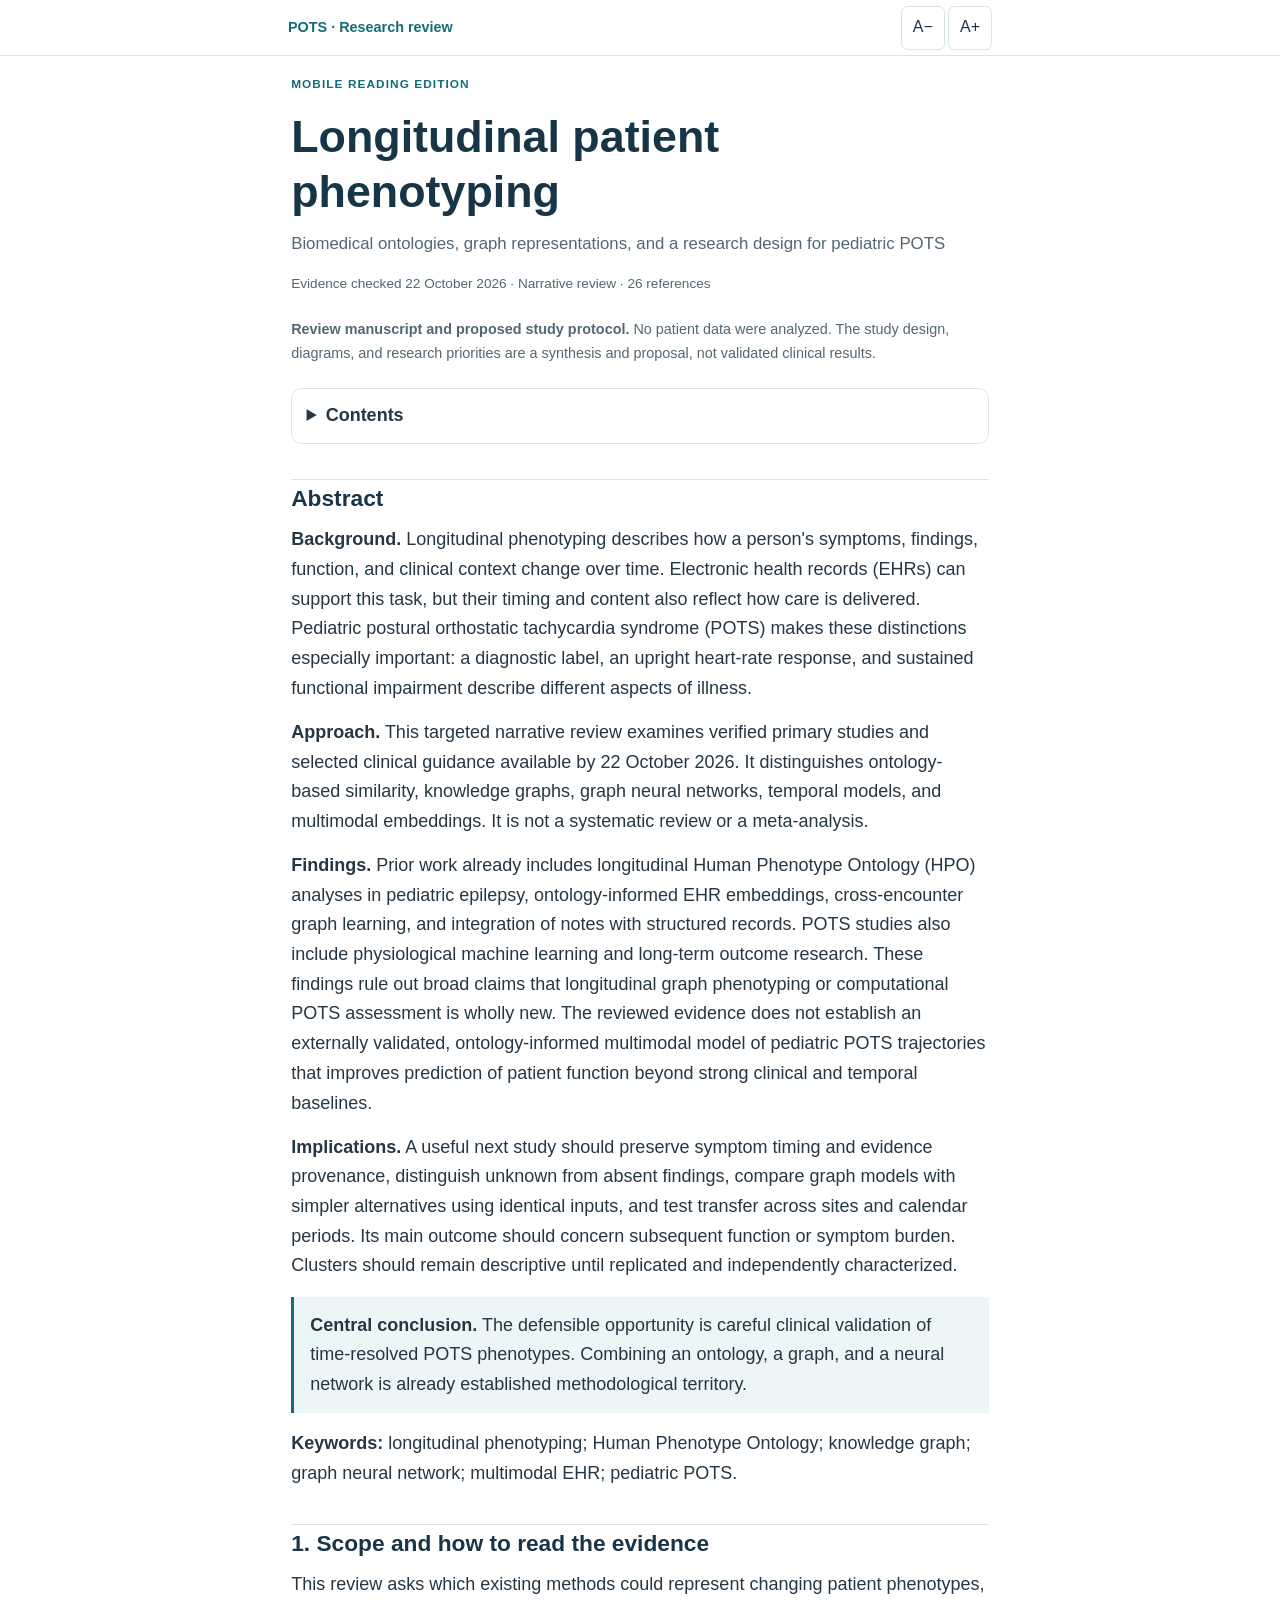
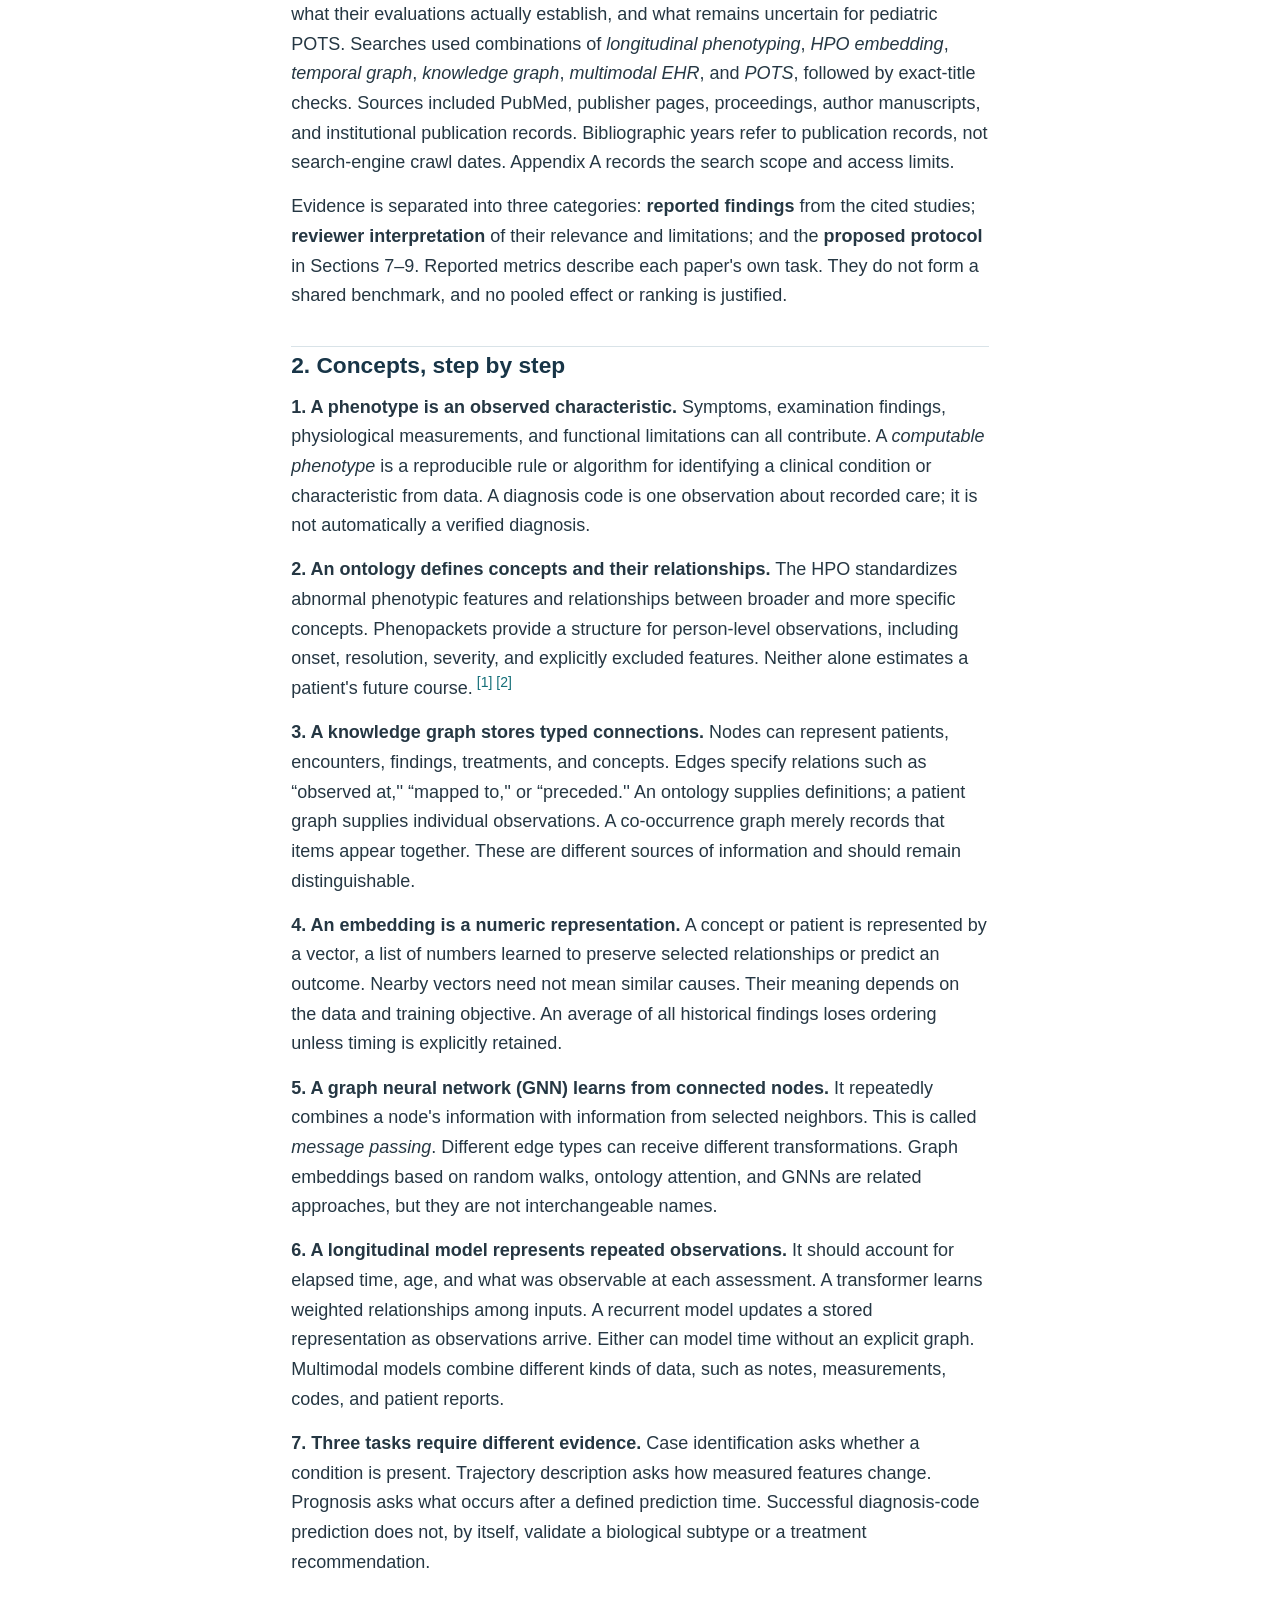
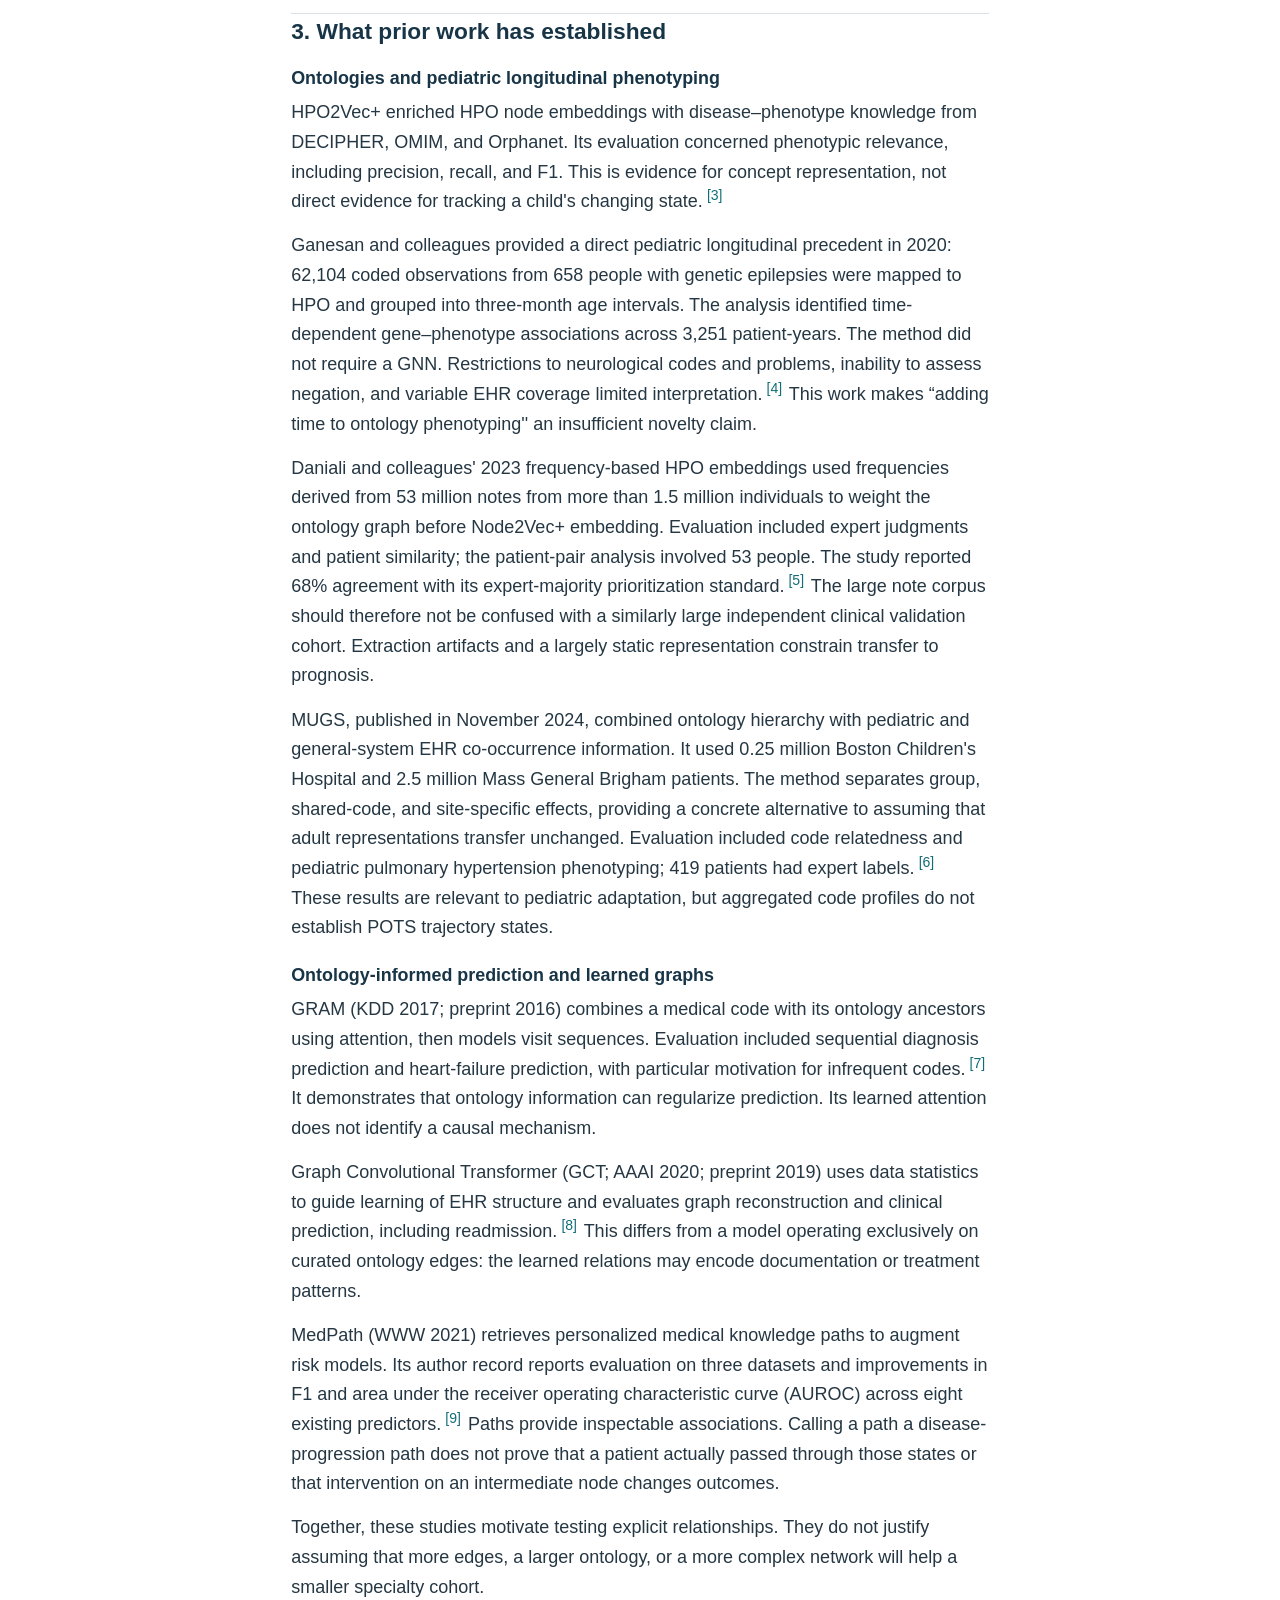
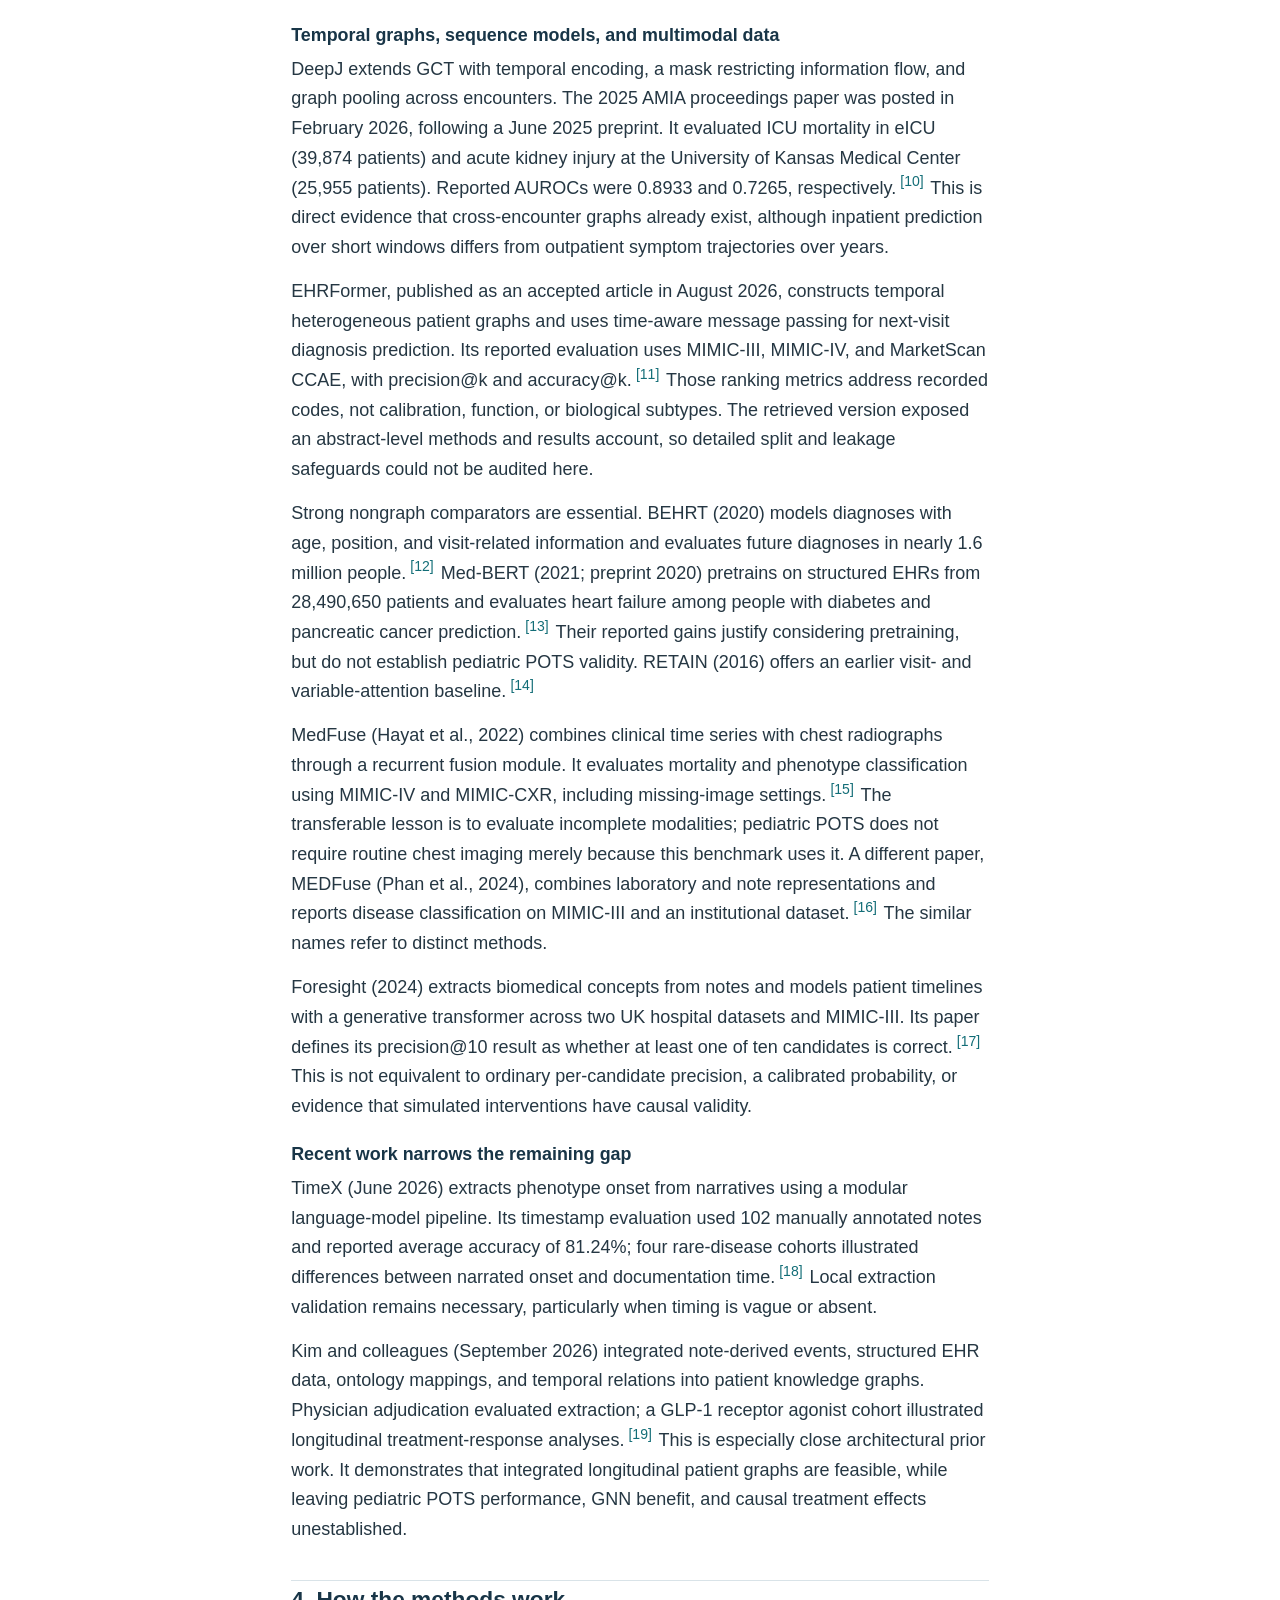
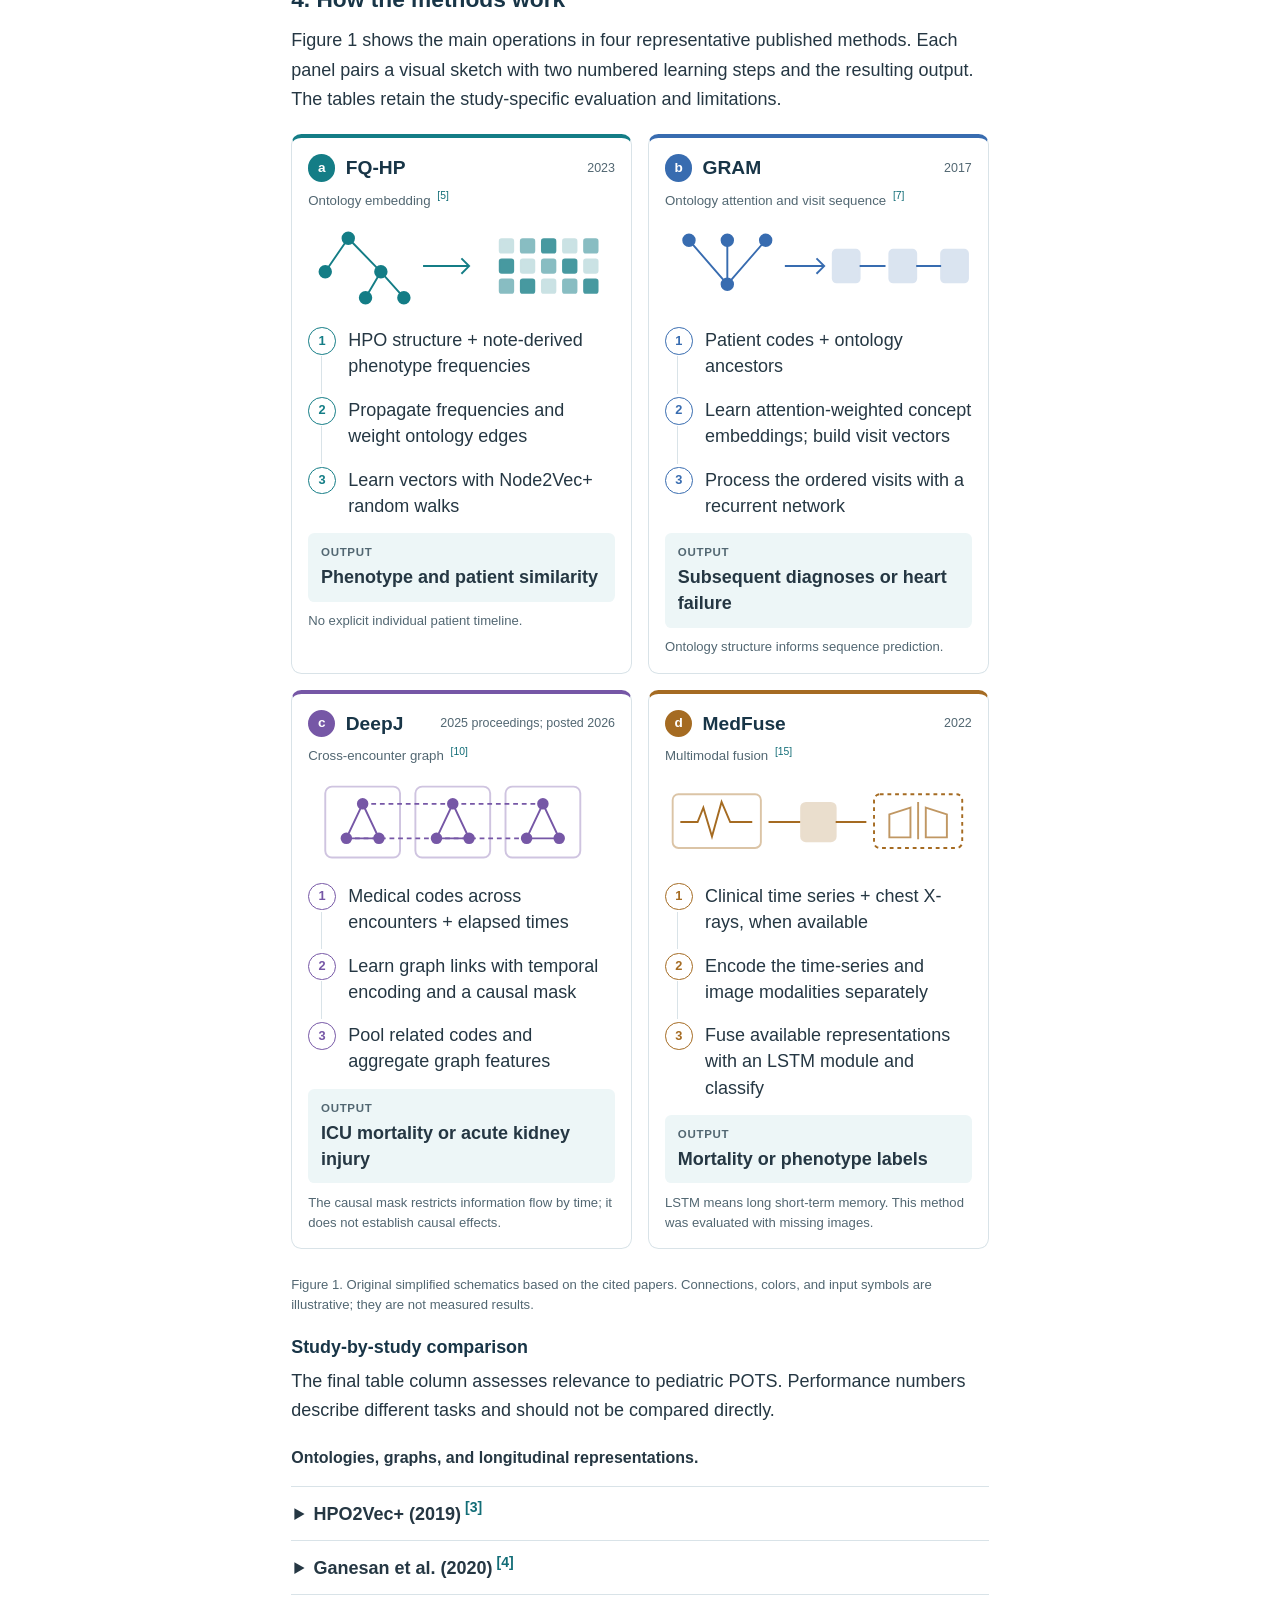
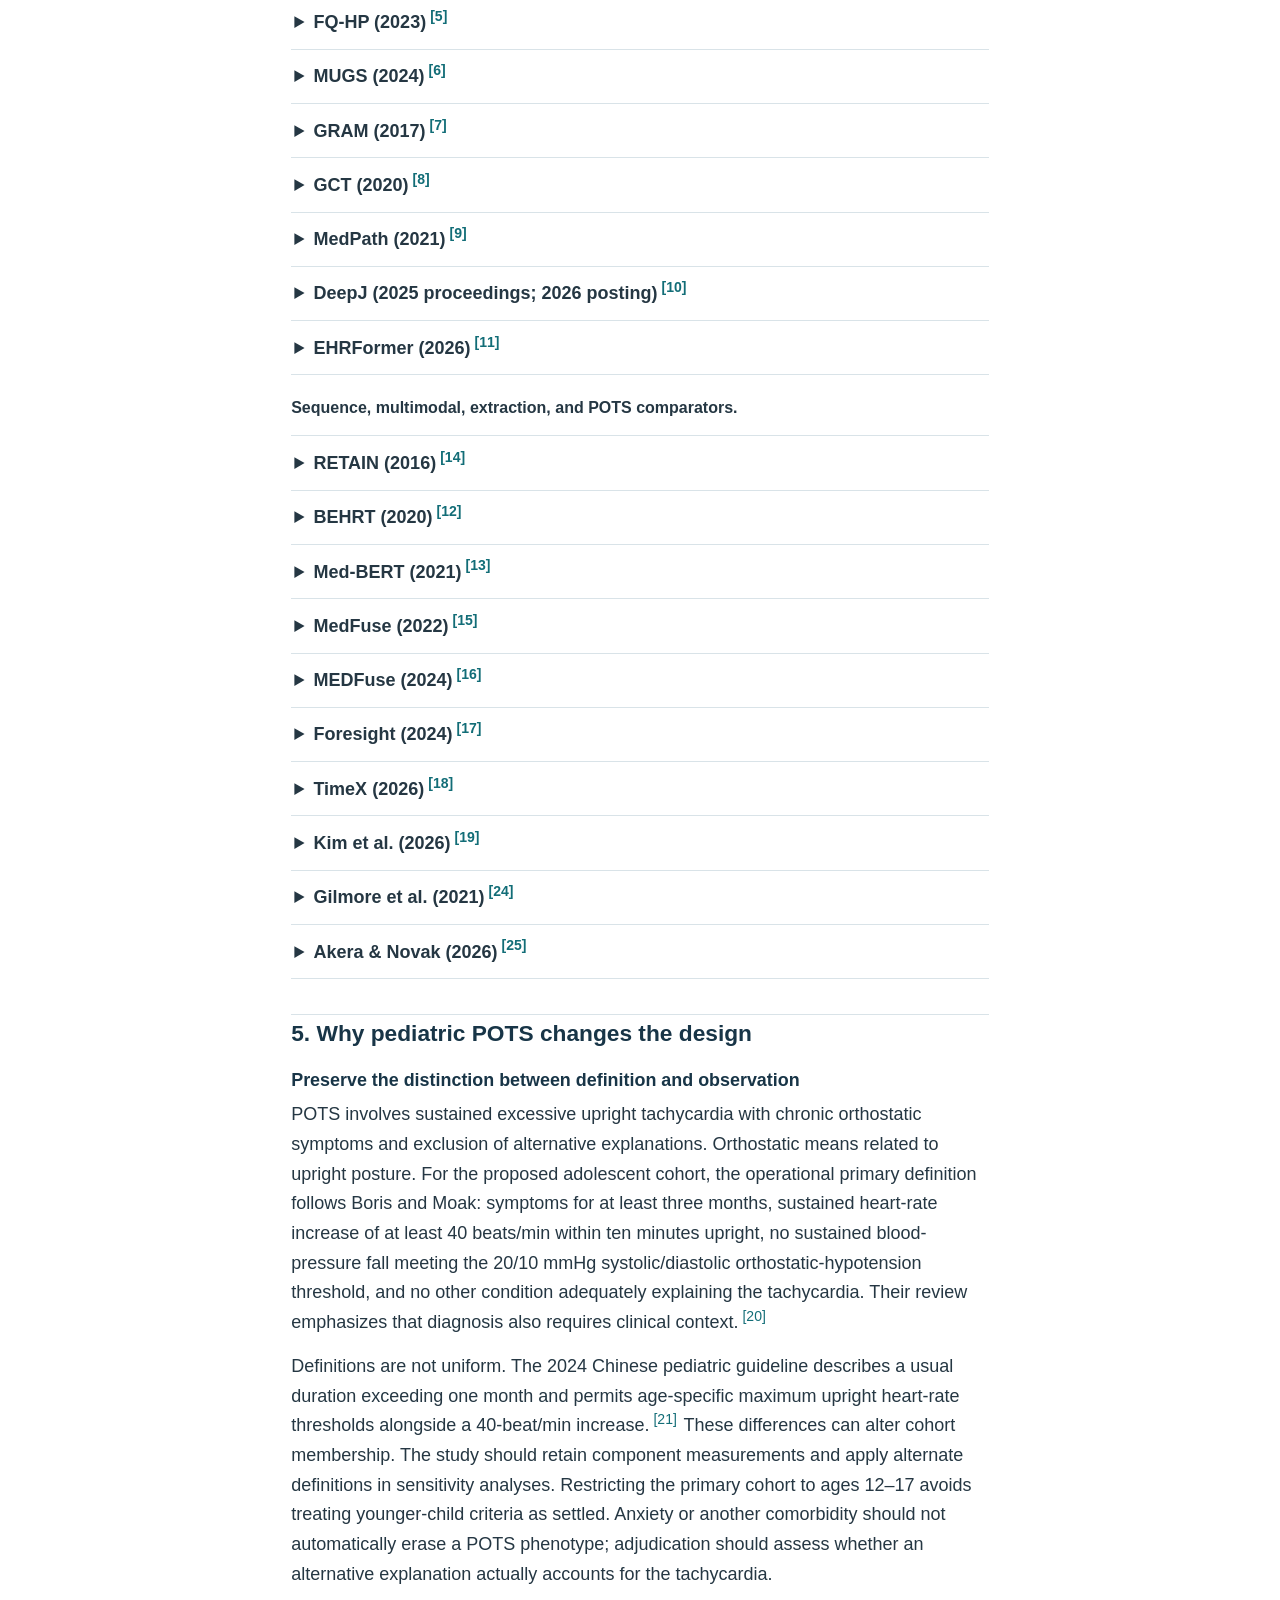
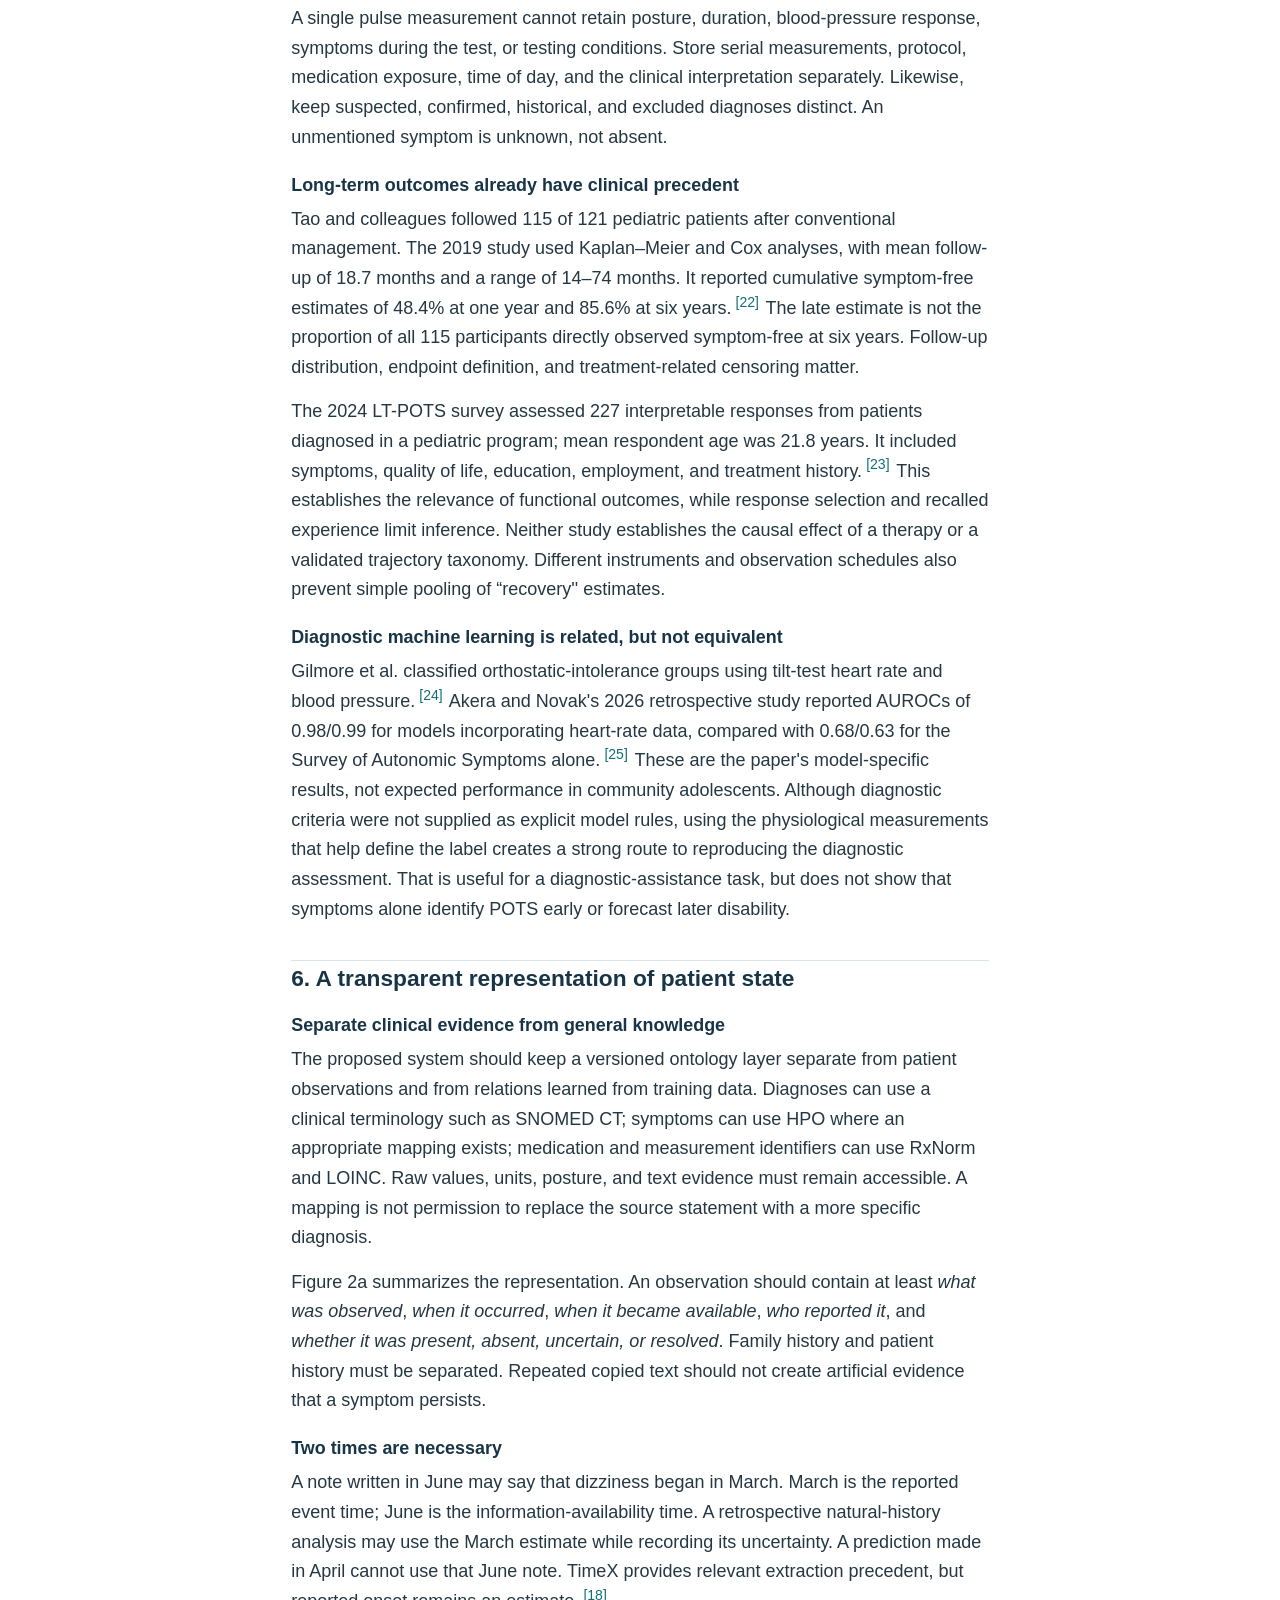
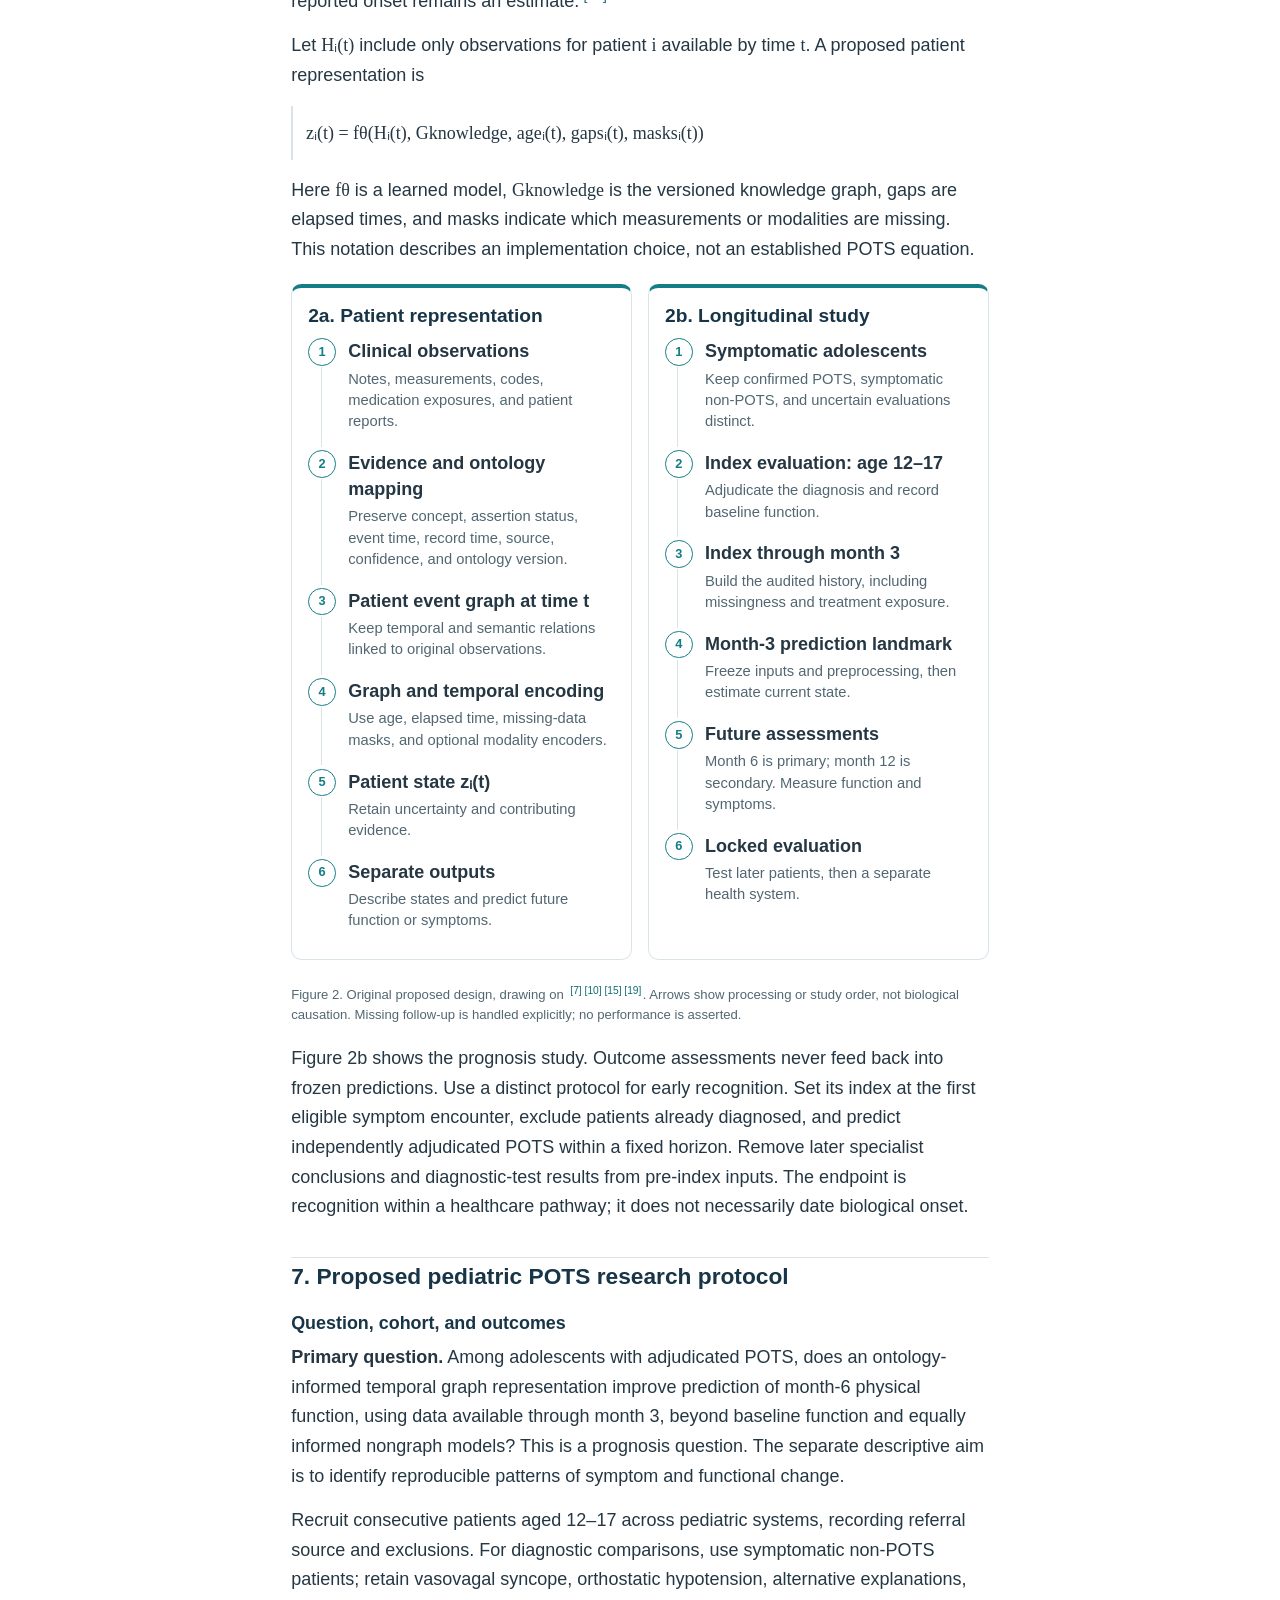
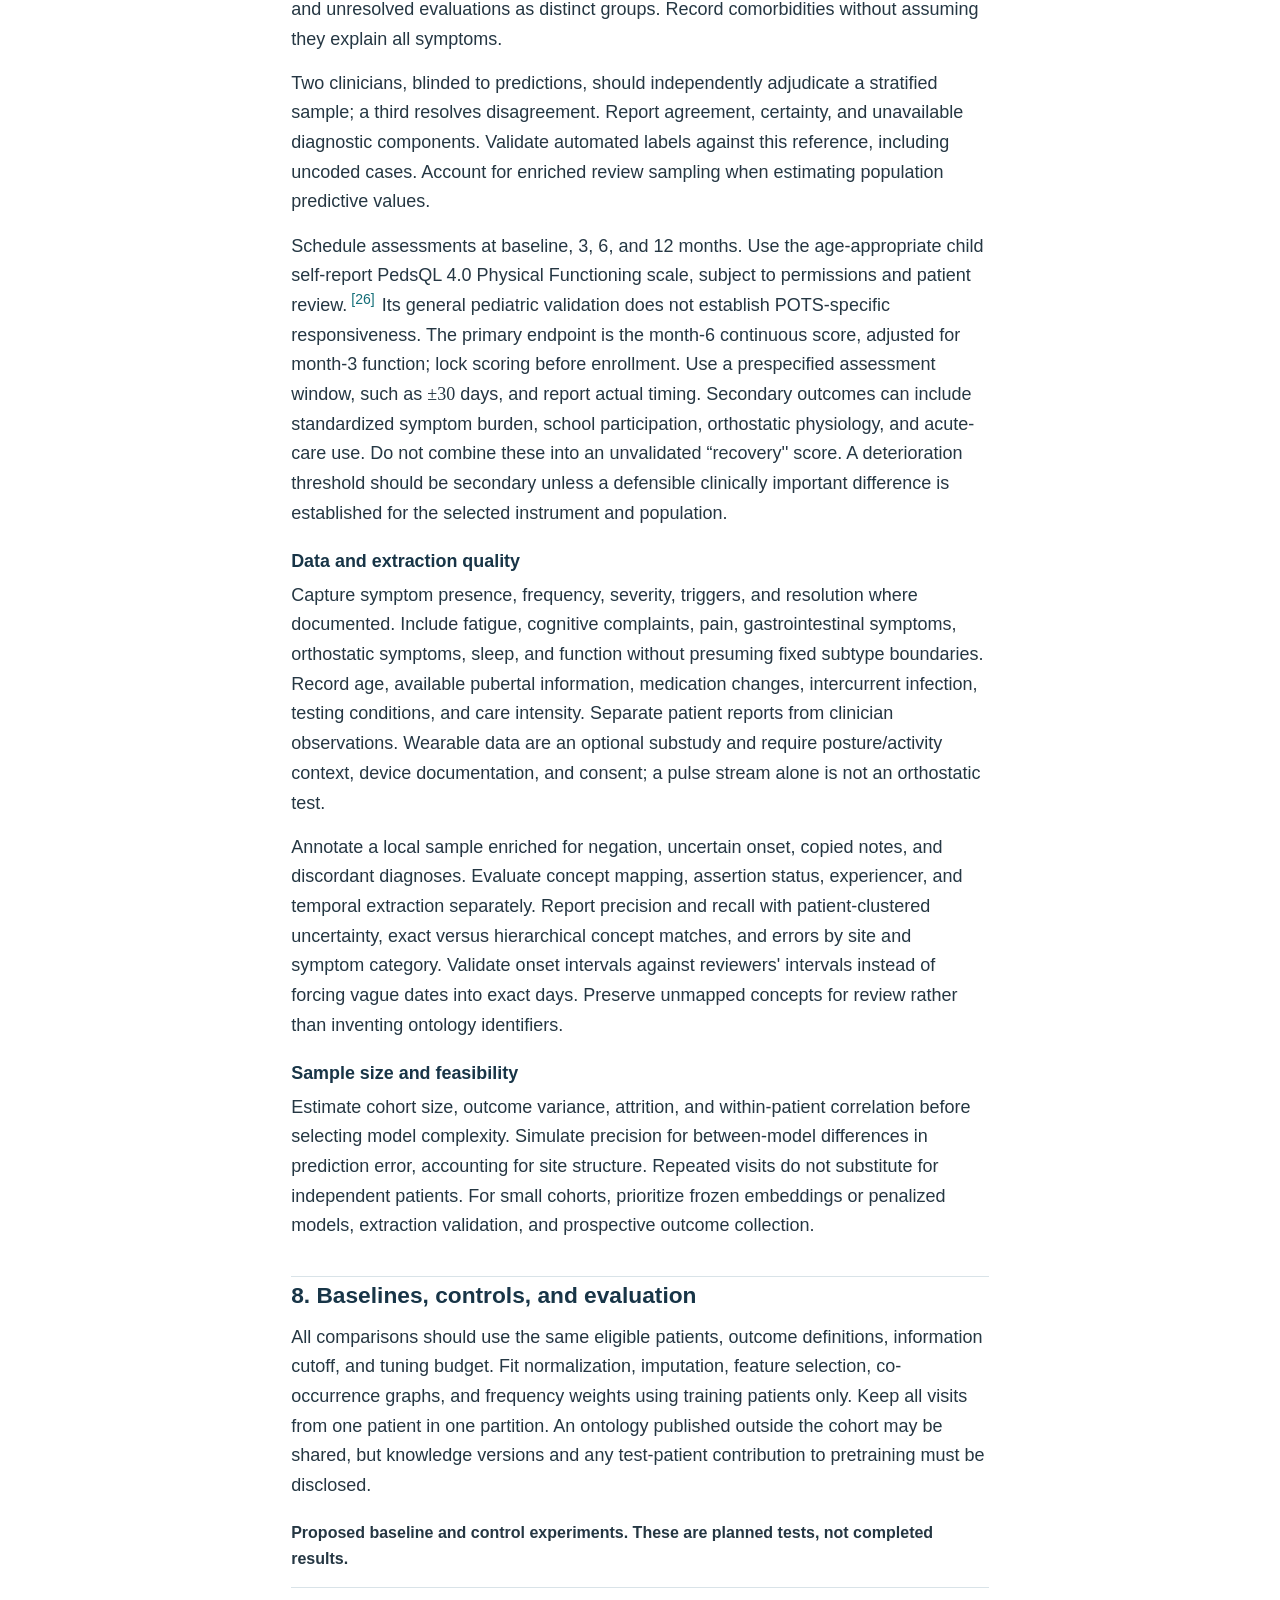
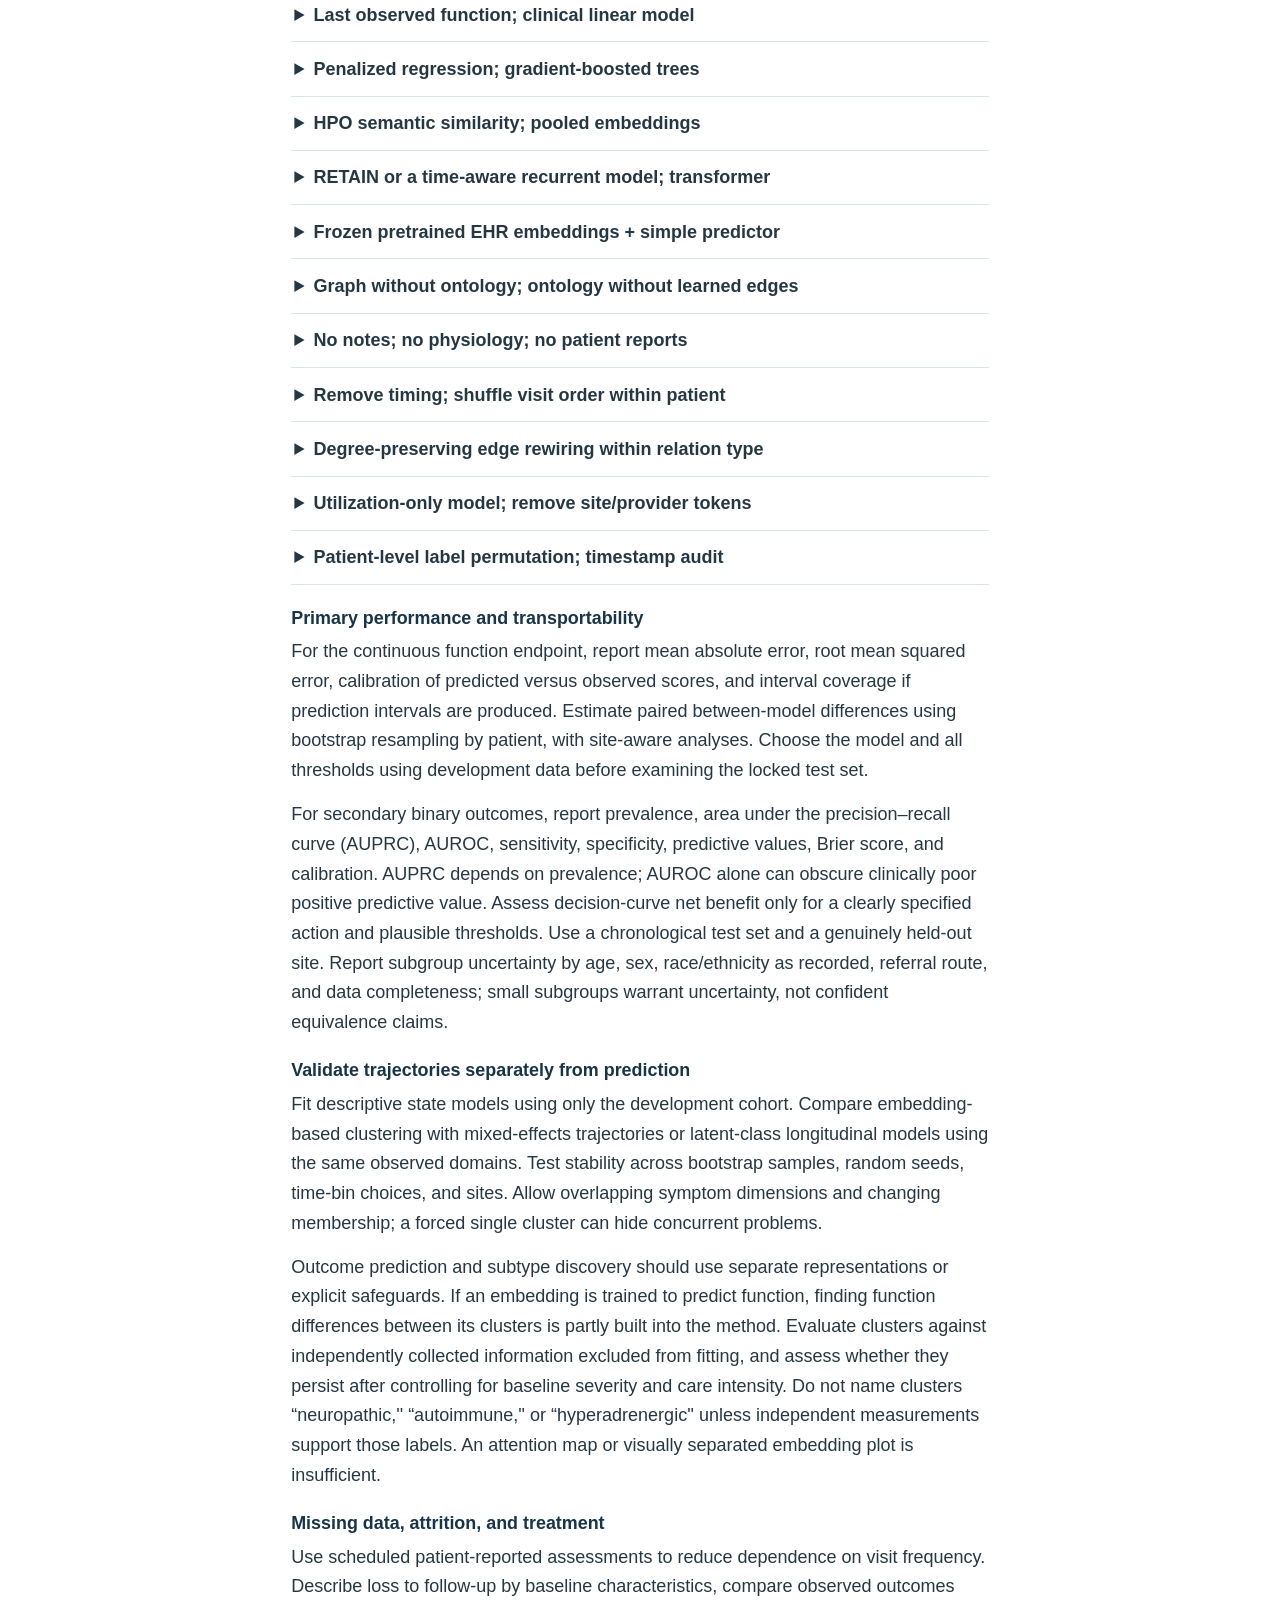
==== commit 7f4109e1: "Remove read-aloud feature completely" ====
--- a/pots-review/index.html
+++ b/pots-review/index.html
@@ -5,7 +5,7 @@
 @media(prefers-color-scheme:dark){:root{--paper:#142029;--ink:#e2edf2;--text:#d5e0e6;--muted:#a7bac6;--line:#354853;--tint:#203d45;--accent:#82d3da}.method{--method:#a9c8ec!important}}
 @media(prefers-reduced-motion:reduce){html{scroll-behavior:auto}}
 @media print{.readerbar,.contents{display:none}body{font-size:11pt;color:#222;background:#fff}main{max-width:none;padding:0}details>dl{display:block}h2{break-after:avoid}.method{break-inside:avoid}.study{break-inside:avoid}}
-</style><link rel="stylesheet" href="./tts-reader.css?v=2"></head><body><div class="readerbar"><a href="#top">POTS · Research review</a><div class="size-controls" role="group" aria-label="Text size"><button type="button" id="smaller" aria-label="Decrease text size">A−</button><button type="button" id="larger" aria-label="Increase text size">A+</button></div></div><main id="top"><header><p class="eyebrow">Mobile reading edition</p><h1>Longitudinal patient phenotyping</h1><p class="subtitle">Biomedical ontologies, graph representations, and a research design for pediatric POTS</p><p class="meta">Evidence checked 22 October 2026 · Narrative review · 26 references</p><p class="scope-note"><strong>Review manuscript and proposed study protocol.</strong> No patient data were analyzed. The study design, diagrams, and research priorities are a synthesis and proposal, not validated clinical results.</p></header><details class="contents"><summary>Contents</summary><nav aria-label="Document contents"><a href="#abstract">Abstract</a><a href="#scope-and-how-to-read-the-evidence">1. Scope and how to read the evidence</a><a href="#concepts-step-by-step">2. Concepts, step by step</a><a href="#what-prior-work-has-established">3. What prior work has established</a><a href="#how-the-methods-work">4. How the methods work</a><a href="#why-pediatric-pots-changes-the-design">5. Why pediatric POTS changes the design</a><a href="#a-transparent-representation-of-patient-state">6. A transparent representation of patient state</a><a href="#proposed-pediatric-pots-research-protocol">7. Proposed pediatric POTS research protocol</a><a href="#baselines-controls-and-evaluation">8. Baselines, controls, and evaluation</a><a href="#what-is-genuinely-missing">9. What is genuinely missing?</a><a href="#discussion-and-practical-priorities">10. Discussion and practical priorities</a><a href="#manuscript-and-figure-notes">Manuscript and figure notes</a><a href="#search-and-verification-record">A. Search and verification record</a><a href="#references">References</a></nav></details><h2 id="abstract">Abstract</h2>
+</style></head><body><div class="readerbar"><a href="#top">POTS · Research review</a><div class="size-controls" role="group" aria-label="Text size"><button type="button" id="smaller" aria-label="Decrease text size">A−</button><button type="button" id="larger" aria-label="Increase text size">A+</button></div></div><main id="top"><header><p class="eyebrow">Mobile reading edition</p><h1>Longitudinal patient phenotyping</h1><p class="subtitle">Biomedical ontologies, graph representations, and a research design for pediatric POTS</p><p class="meta">Evidence checked 22 October 2026 · Narrative review · 26 references</p><p class="scope-note"><strong>Review manuscript and proposed study protocol.</strong> No patient data were analyzed. The study design, diagrams, and research priorities are a synthesis and proposal, not validated clinical results.</p></header><details class="contents"><summary>Contents</summary><nav aria-label="Document contents"><a href="#abstract">Abstract</a><a href="#scope-and-how-to-read-the-evidence">1. Scope and how to read the evidence</a><a href="#concepts-step-by-step">2. Concepts, step by step</a><a href="#what-prior-work-has-established">3. What prior work has established</a><a href="#how-the-methods-work">4. How the methods work</a><a href="#why-pediatric-pots-changes-the-design">5. Why pediatric POTS changes the design</a><a href="#a-transparent-representation-of-patient-state">6. A transparent representation of patient state</a><a href="#proposed-pediatric-pots-research-protocol">7. Proposed pediatric POTS research protocol</a><a href="#baselines-controls-and-evaluation">8. Baselines, controls, and evaluation</a><a href="#what-is-genuinely-missing">9. What is genuinely missing?</a><a href="#discussion-and-practical-priorities">10. Discussion and practical priorities</a><a href="#manuscript-and-figure-notes">Manuscript and figure notes</a><a href="#search-and-verification-record">A. Search and verification record</a><a href="#references">References</a></nav></details><h2 id="abstract">Abstract</h2>
 <p><strong>Background.</strong> Longitudinal phenotyping describes how a person&#x27;s symptoms, findings, function, and clinical context change over time. Electronic health records (EHRs) can support this task, but their timing and content also reflect how care is delivered. Pediatric postural orthostatic tachycardia syndrome (POTS) makes these distinctions especially important: a diagnostic label, an upright heart-rate response, and sustained functional impairment describe different aspects of illness.</p>
 <p><strong>Approach.</strong> This targeted narrative review examines verified primary studies and selected clinical guidance available by 22 October 2026. It distinguishes ontology-based similarity, knowledge graphs, graph neural networks, temporal models, and multimodal embeddings. It is not a systematic review or a meta-analysis.</p>
 <p><strong>Findings.</strong> Prior work already includes longitudinal Human Phenotype Ontology (HPO) analyses in pediatric epilepsy, ontology-informed EHR embeddings, cross-encounter graph learning, and integration of notes with structured records. POTS studies also include physiological machine learning and long-term outcome research. These findings rule out broad claims that longitudinal graph phenotyping or computational POTS assessment is wholly new. The reviewed evidence does not establish an externally validated, ontology-informed multimodal model of pediatric POTS trajectories that improves prediction of patient function beyond strong clinical and temporal baselines.</p>
@@ -108,4 +108,4 @@
 <p><strong>Search date and boundary:</strong> 22 October 2026. This was a purposive English-language narrative search of indexed web literature with primary-source verification, rather than a database-export systematic search. It did not include independent duplicate screening, a registered protocol, or formal risk-of-bias scoring. No invented screening counts or PRISMA flow are provided.</p>
 <p><strong>Representative query families actually used:</strong> “patient ontology longitudinal embeddings phenotyping&#x27;&#x27;; “patient phenotyping temporal HPO&#x27;&#x27;; “POTS knowledge graph phenotyping&#x27;&#x27;; “postural orthostatic machine learning phenotypes longitudinal&#x27;&#x27;; “POTS graph neural longitudinal pediatric&#x27;&#x27;; plus exact-title searches for GRAM, GCT, MedPath, BEHRT, Med-BERT, MedFuse, DeepJ, HPO2Vec+, TimeX, and the cited POTS outcome studies. Citation-following identified the epilepsy and pediatric representation studies. Coverage is selective; absence claims require a dedicated systematic search before a grant or publication asserts priority.</p>
 <p><strong>Verification:</strong> Titles, years, venues, and DOI or stable URLs were checked against publisher, proceedings, PubMed, or author-institution records. Available full-text sections were used for methods and limitations. Where access was restricted, the abstract or author record supplied only the stated level of evidence. In particular, MedPath and Akera–Novak were assessed primarily from author records or abstracts; EHRFormer from the accepted-version publisher account; and Kim et al. from indexed publisher sections and corroborating author-institution records. Detailed split protocols and independent reproduction were not verified for every model. Reported performance has not been re-estimated.</p>
-<p><strong>Date distinctions:</strong> GRAM is cited as KDD 2017, not its 2016 preprint; GCT as AAAI 2020, not its 2019 preprint; Med-BERT as 2021, not its 2020 preprint. DeepJ is labeled as the 2025 AMIA proceedings contribution posted on 14 February 2026. The HPO 2024 update appeared online in 2023 and in the 2024 journal issue. The Boris–Moak POTS review uses the final indexed July 2022 citation, not the inconsistent issue details in an earlier proof. TimeX and Kim et al. were published before this review&#x27;s cutoff; EHRFormer was available as an accepted article.</p><h2 id="references">References</h2><ol class="references"><li id="ref-hpo">Gargano MA, et al. The Human Phenotype Ontology in 2024: phenotypes around the world. <em>Nucleic Acids Research</em>. 2024;52(D1):D1333–D1346. <a href="https://doi.org/10.1093/nar/gkad1005">10.1093/nar/gkad1005</a>. <a class="back" href="#top" aria-label="Back to top">↑</a></li><li id="ref-phenopackets">Global Alliance for Genomics and Health. Phenopackets. Official specification overview, accessed 22 October 2026. <a href="https://www.ga4gh.org/product/phenopackets/">ga4gh.org/product/phenopackets/</a>. <a class="back" href="#top" aria-label="Back to top">↑</a></li><li id="ref-hpo2vec">Shen F, Peng S, Fan Y, et al. HPO2Vec+: Leveraging heterogeneous knowledge resources to enrich node embeddings for the Human Phenotype Ontology. <em>Journal of Biomedical Informatics</em>. 2019;96:103246. Online 27 June 2019. <a href="https://doi.org/10.1016/j.jbi.2019.103246">10.1016/j.jbi.2019.103246</a>. <a class="back" href="#top" aria-label="Back to top">↑</a></li><li id="ref-ganesan">Ganesan S, Galer PD, Helbig KL, et al. A longitudinal footprint of genetic epilepsies using automated electronic medical record interpretation. <em>Genetics in Medicine</em>. 2020;22:2060–2070. Online 10 August 2020. <a href="https://doi.org/10.1038/s41436-020-0923-1">10.1038/s41436-020-0923-1</a>. <a class="back" href="#top" aria-label="Back to top">↑</a></li><li id="ref-fqhp">Daniali M, Galer PD, Lewis-Smith D, et al. Enriching representation learning using 53 million patient notes through human phenotype ontology embedding. <em>Artificial Intelligence in Medicine</em>. 2023;139:102523. Online 28 February 2023. <a href="https://doi.org/10.1016/j.artmed.2023.102523">10.1016/j.artmed.2023.102523</a>. <a class="back" href="#top" aria-label="Back to top">↑</a></li><li id="ref-mugs">Li M, Li X, Pan K, et al. Multisource representation learning for pediatric knowledge extraction from electronic health records. <em>npj Digital Medicine</em>. 2024;7:319. Published 13 November 2024. <a href="https://doi.org/10.1038/s41746-024-01320-4">10.1038/s41746-024-01320-4</a>. <a class="back" href="#top" aria-label="Back to top">↑</a></li><li id="ref-gram">Choi E, Bahadori MT, Song L, Stewart WF, Sun J. GRAM: Graph-based Attention Model for Healthcare Representation Learning. <em>KDD</em>. 2017:787–795. <a href="https://www.kdd.org/kdd2017/papers/view/gram-graph-based-attention-model-for-healthcare-representation-learning">Official KDD paper record</a>. Preprint: <a href="https://arxiv.org/abs/1611.07012">arXiv:1611.07012</a> (2016). <a class="back" href="#top" aria-label="Back to top">↑</a></li><li id="ref-gct">Choi E, Xu Z, Li Y, et al. Learning the Graphical Structure of Electronic Health Records with Graph Convolutional Transformer. <em>Proceedings of the AAAI Conference on Artificial Intelligence</em>. 2020;34(01):606–613. <a href="https://doi.org/10.1609/aaai.v34i01.5400">10.1609/aaai.v34i01.5400</a>. <a class="back" href="#top" aria-label="Back to top">↑</a></li><li id="ref-medpath">Ye M, Cui S, Wang Y, Luo J, Xiao C, Ma F. MedPath: Augmenting Health Risk Prediction via Medical Knowledge Paths. <em>The Web Conference</em>. 2021:1397–1409. <a href="https://doi.org/10.1145/3442381.3449860">10.1145/3442381.3449860</a>. <a href="https://pure.psu.edu/en/publications/medpath-augmenting-health-risk-prediction-via-medical-knowledge-p/">Author-institution record</a>. <a class="back" href="#top" aria-label="Back to top">↑</a></li><li id="ref-deepj">Li D, Yao Z, Liang M, Liu M. DeepJ: Graph Convolutional Transformers with Differentiable Pooling for Patient Trajectory Modeling. <em>AMIA Annual Symposium Proceedings</em>. 2025:734–743; posted 14 February 2026. <a href="https://pmc.ncbi.nlm.nih.gov/articles/PMC12919465/">PMCID: PMC12919465</a>. Preprint: <a href="https://arxiv.org/abs/2506.15809">arXiv:2506.15809</a> (18 June 2025). <a class="back" href="#top" aria-label="Back to top">↑</a></li><li id="ref-ehrformer">Zhang H, Shi Y, Zhang S, et al. Temporal graph transformer for next visit diagnosis prediction on electronic health records. <em>Scientific Reports</em>. Accepted article published 14 August 2026. <a href="https://doi.org/10.1038/s41598-026-66714-8">10.1038/s41598-026-66714-8</a>. <a class="back" href="#top" aria-label="Back to top">↑</a></li><li id="ref-behrt">Li Y, Rao S, Solares JRA, et al. BEHRT: Transformer for Electronic Health Records. <em>Scientific Reports</em>. 2020;10:7155. Published 28 April 2020. <a href="https://doi.org/10.1038/s41598-020-62922-y">10.1038/s41598-020-62922-y</a>. <a class="back" href="#top" aria-label="Back to top">↑</a></li><li id="ref-medbert">Rasmy L, Xiang Y, Xie Z, Tao C, Zhi D. Med-BERT: pretrained contextualized embeddings on large-scale structured electronic health records for disease prediction. <em>npj Digital Medicine</em>. 2021;4:86. Published 20 May 2021. <a href="https://doi.org/10.1038/s41746-021-00455-y">10.1038/s41746-021-00455-y</a>. <a class="back" href="#top" aria-label="Back to top">↑</a></li><li id="ref-retain">Choi E, et al. RETAIN: An Interpretable Predictive Model for Healthcare using Reverse Time Attention Mechanism. <em>Advances in Neural Information Processing Systems</em>. 2016;29. <a href="https://papers.neurips.cc/paper_files/paper/2016/hash/231141b34c82aa95e48810a9d1b33a79-Abstract.html">Official proceedings record</a>. <a class="back" href="#top" aria-label="Back to top">↑</a></li><li id="ref-medfuse">Hayat N, Geras KJ, Shamout FE. MedFuse: Multi-modal fusion with clinical time-series data and chest X-ray images. <em>Proceedings of Machine Learning Research</em>. 2022;182:479–503. <a href="https://proceedings.mlr.press/v182/hayat22a.html">Official paper, full text, and citation</a>. <a class="back" href="#top" aria-label="Back to top">↑</a></li><li id="ref-medfuse24">Phan, Dao, Wu, et al. MEDFuse: Multimodal EHR Data Fusion with Masked Lab-Test Modeling and Large Language Models. <em>CIKM</em>. 2024. <a href="https://doi.org/10.1145/3627673.3679962">10.1145/3627673.3679962</a>. Author version: <a href="https://arxiv.org/abs/2407.12309">arXiv:2407.12309</a>. <a class="back" href="#top" aria-label="Back to top">↑</a></li><li id="ref-foresight">Kraljevic Z, et al. Foresight—a generative pretrained transformer for modelling of patient timelines using electronic health records: a retrospective modelling study. <em>The Lancet Digital Health</em>. 2024;6:e281–e290. <a href="https://doi.org/10.1016/S2589-7500(24)00025-6">10.1016/S2589-7500(24)00025-6</a>. <a class="back" href="#top" aria-label="Back to top">↑</a></li><li id="ref-timex">Chen F, Jiang S, Nguyen QM, Ta CN, Wang K, Chung WK, Weng C. TimeX: Phenotype Onset Extraction from Clinical Narratives. <em>npj Health Systems</em>. 2026;3:49. Published 19 June 2026. <a href="https://doi.org/10.1038/s44401-026-00099-8">10.1038/s44401-026-00099-8</a>. <a class="back" href="#top" aria-label="Back to top">↑</a></li><li id="ref-journeys">Kim E, Foty R, Thakor AS, et al. Computable longitudinal patient journeys from structured and unstructured EHR data. <em>Nature Medicine</em>. Published online 10 September 2026. <a href="https://doi.org/10.1038/s41591-026-04695-x">10.1038/s41591-026-04695-x</a>. <a href="https://researchdiscovery.drexel.edu/esploro/outputs/journalArticle/Computable-longitudinal-patient-journeys-from-structured/991022208286304721">Corroborating author-institution record</a>. <a class="back" href="#top" aria-label="Back to top">↑</a></li><li id="ref-boris2022">Boris JR, Moak JP. Pediatric Postural Orthostatic Tachycardia Syndrome: Where We Stand. <em>Pediatrics</em>. 2022;150(1):e2021054945. <a href="https://doi.org/10.1542/peds.2021-054945">10.1542/peds.2021-054945</a>. Final indexed issue date: 1 July 2022. <a class="back" href="#top" aria-label="Back to top">↑</a></li><li id="ref-wang2024">Wang C, Liao Y, Wang S, et al. Guidelines for the diagnosis and treatment of neurally mediated syncope in children and adolescents (revised 2024). <em>World Journal of Pediatrics</em>. 2024;20:983–1002. Online 7 August 2024. <a href="https://doi.org/10.1007/s12519-024-00819-w">10.1007/s12519-024-00819-w</a>. <a class="back" href="#top" aria-label="Back to top">↑</a></li><li id="ref-tao">Tao C, Lu W, Lin J, et al. Long-Term Outcomes of Children and Adolescents With Postural Tachycardia Syndrome After Conventional Treatment. <em>Frontiers in Pediatrics</em>. 2019;7:261. Published 27 June 2019. <a href="https://doi.org/10.3389/fped.2019.00261">10.3389/fped.2019.00261</a>. <a class="back" href="#top" aria-label="Back to top">↑</a></li><li id="ref-ltpots">Boris JR, Shadiack EC III, McCormick EM, MacMullen L, George-Sankoh I, Falk MJ. Long-Term POTS Outcomes Survey: Diagnosis, Therapy, and Clinical Outcomes. <em>Journal of the American Heart Association</em>. 2024;13:e033485. Online 3 July 2024. <a href="https://doi.org/10.1161/JAHA.123.033485">10.1161/JAHA.123.033485</a>. <a class="back" href="#top" aria-label="Back to top">↑</a></li><li id="ref-gilmore">Gilmore S, Hart J, Geddes J, et al. Classification of orthostatic intolerance through data analytics. <em>Medical &amp; Biological Engineering &amp; Computing</em>. 2021;59:621–632. Online 13 February 2021. <a href="https://doi.org/10.1007/s11517-021-02314-0">10.1007/s11517-021-02314-0</a>. <a class="back" href="#top" aria-label="Back to top">↑</a></li><li id="ref-akera">Akera S, Novak P. Utilization of machine learning in diagnosis of postural tachycardia syndrome (POTS). <em>Clinical Autonomic Research</em>. 2026;36:367–372. Online 2 March 2026. <a href="https://doi.org/10.1007/s10286-026-01193-5">10.1007/s10286-026-01193-5</a>. <a class="back" href="#top" aria-label="Back to top">↑</a></li><li id="ref-pedsql">Varni JW, Seid M, Kurtin PS. PedsQL 4.0: reliability and validity of the Pediatric Quality of Life Inventory version 4.0 generic core scales in healthy and patient populations. <em>Medical Care</em>. 2001;39(8):800–812. <a href="https://pubmed.ncbi.nlm.nih.gov/11468499/">PubMed: 11468499</a>. <a class="back" href="#top" aria-label="Back to top">↑</a></li></ol><footer class="footer">Mobile adaptation of the LaTeX manuscript. Full review content and references retained; comparisons and diagrams reflow for small screens. Reading works offline after saving the page and its assets; references and the first Kokoro voice download require internet access.</footer></main><script>let size=18;try{size=Number(localStorage.getItem('pots-review-font'))||18}catch(e){}function apply(){document.documentElement.style.setProperty('--reading-size',size+'px')}apply();for(const [id,delta] of [['smaller',-1],['larger',1]])document.getElementById(id).addEventListener('click',()=>{size=Math.max(16,Math.min(24,size+delta));apply();try{localStorage.setItem('pots-review-font',size)}catch(e){}});</script><script type="module" src="./tts-reader.mjs?v=2"></script></body></html>+<p><strong>Date distinctions:</strong> GRAM is cited as KDD 2017, not its 2016 preprint; GCT as AAAI 2020, not its 2019 preprint; Med-BERT as 2021, not its 2020 preprint. DeepJ is labeled as the 2025 AMIA proceedings contribution posted on 14 February 2026. The HPO 2024 update appeared online in 2023 and in the 2024 journal issue. The Boris–Moak POTS review uses the final indexed July 2022 citation, not the inconsistent issue details in an earlier proof. TimeX and Kim et al. were published before this review&#x27;s cutoff; EHRFormer was available as an accepted article.</p><h2 id="references">References</h2><ol class="references"><li id="ref-hpo">Gargano MA, et al. The Human Phenotype Ontology in 2024: phenotypes around the world. <em>Nucleic Acids Research</em>. 2024;52(D1):D1333–D1346. <a href="https://doi.org/10.1093/nar/gkad1005">10.1093/nar/gkad1005</a>. <a class="back" href="#top" aria-label="Back to top">↑</a></li><li id="ref-phenopackets">Global Alliance for Genomics and Health. Phenopackets. Official specification overview, accessed 22 October 2026. <a href="https://www.ga4gh.org/product/phenopackets/">ga4gh.org/product/phenopackets/</a>. <a class="back" href="#top" aria-label="Back to top">↑</a></li><li id="ref-hpo2vec">Shen F, Peng S, Fan Y, et al. HPO2Vec+: Leveraging heterogeneous knowledge resources to enrich node embeddings for the Human Phenotype Ontology. <em>Journal of Biomedical Informatics</em>. 2019;96:103246. Online 27 June 2019. <a href="https://doi.org/10.1016/j.jbi.2019.103246">10.1016/j.jbi.2019.103246</a>. <a class="back" href="#top" aria-label="Back to top">↑</a></li><li id="ref-ganesan">Ganesan S, Galer PD, Helbig KL, et al. A longitudinal footprint of genetic epilepsies using automated electronic medical record interpretation. <em>Genetics in Medicine</em>. 2020;22:2060–2070. Online 10 August 2020. <a href="https://doi.org/10.1038/s41436-020-0923-1">10.1038/s41436-020-0923-1</a>. <a class="back" href="#top" aria-label="Back to top">↑</a></li><li id="ref-fqhp">Daniali M, Galer PD, Lewis-Smith D, et al. Enriching representation learning using 53 million patient notes through human phenotype ontology embedding. <em>Artificial Intelligence in Medicine</em>. 2023;139:102523. Online 28 February 2023. <a href="https://doi.org/10.1016/j.artmed.2023.102523">10.1016/j.artmed.2023.102523</a>. <a class="back" href="#top" aria-label="Back to top">↑</a></li><li id="ref-mugs">Li M, Li X, Pan K, et al. Multisource representation learning for pediatric knowledge extraction from electronic health records. <em>npj Digital Medicine</em>. 2024;7:319. Published 13 November 2024. <a href="https://doi.org/10.1038/s41746-024-01320-4">10.1038/s41746-024-01320-4</a>. <a class="back" href="#top" aria-label="Back to top">↑</a></li><li id="ref-gram">Choi E, Bahadori MT, Song L, Stewart WF, Sun J. GRAM: Graph-based Attention Model for Healthcare Representation Learning. <em>KDD</em>. 2017:787–795. <a href="https://www.kdd.org/kdd2017/papers/view/gram-graph-based-attention-model-for-healthcare-representation-learning">Official KDD paper record</a>. Preprint: <a href="https://arxiv.org/abs/1611.07012">arXiv:1611.07012</a> (2016). <a class="back" href="#top" aria-label="Back to top">↑</a></li><li id="ref-gct">Choi E, Xu Z, Li Y, et al. Learning the Graphical Structure of Electronic Health Records with Graph Convolutional Transformer. <em>Proceedings of the AAAI Conference on Artificial Intelligence</em>. 2020;34(01):606–613. <a href="https://doi.org/10.1609/aaai.v34i01.5400">10.1609/aaai.v34i01.5400</a>. <a class="back" href="#top" aria-label="Back to top">↑</a></li><li id="ref-medpath">Ye M, Cui S, Wang Y, Luo J, Xiao C, Ma F. MedPath: Augmenting Health Risk Prediction via Medical Knowledge Paths. <em>The Web Conference</em>. 2021:1397–1409. <a href="https://doi.org/10.1145/3442381.3449860">10.1145/3442381.3449860</a>. <a href="https://pure.psu.edu/en/publications/medpath-augmenting-health-risk-prediction-via-medical-knowledge-p/">Author-institution record</a>. <a class="back" href="#top" aria-label="Back to top">↑</a></li><li id="ref-deepj">Li D, Yao Z, Liang M, Liu M. DeepJ: Graph Convolutional Transformers with Differentiable Pooling for Patient Trajectory Modeling. <em>AMIA Annual Symposium Proceedings</em>. 2025:734–743; posted 14 February 2026. <a href="https://pmc.ncbi.nlm.nih.gov/articles/PMC12919465/">PMCID: PMC12919465</a>. Preprint: <a href="https://arxiv.org/abs/2506.15809">arXiv:2506.15809</a> (18 June 2025). <a class="back" href="#top" aria-label="Back to top">↑</a></li><li id="ref-ehrformer">Zhang H, Shi Y, Zhang S, et al. Temporal graph transformer for next visit diagnosis prediction on electronic health records. <em>Scientific Reports</em>. Accepted article published 14 August 2026. <a href="https://doi.org/10.1038/s41598-026-66714-8">10.1038/s41598-026-66714-8</a>. <a class="back" href="#top" aria-label="Back to top">↑</a></li><li id="ref-behrt">Li Y, Rao S, Solares JRA, et al. BEHRT: Transformer for Electronic Health Records. <em>Scientific Reports</em>. 2020;10:7155. Published 28 April 2020. <a href="https://doi.org/10.1038/s41598-020-62922-y">10.1038/s41598-020-62922-y</a>. <a class="back" href="#top" aria-label="Back to top">↑</a></li><li id="ref-medbert">Rasmy L, Xiang Y, Xie Z, Tao C, Zhi D. Med-BERT: pretrained contextualized embeddings on large-scale structured electronic health records for disease prediction. <em>npj Digital Medicine</em>. 2021;4:86. Published 20 May 2021. <a href="https://doi.org/10.1038/s41746-021-00455-y">10.1038/s41746-021-00455-y</a>. <a class="back" href="#top" aria-label="Back to top">↑</a></li><li id="ref-retain">Choi E, et al. RETAIN: An Interpretable Predictive Model for Healthcare using Reverse Time Attention Mechanism. <em>Advances in Neural Information Processing Systems</em>. 2016;29. <a href="https://papers.neurips.cc/paper_files/paper/2016/hash/231141b34c82aa95e48810a9d1b33a79-Abstract.html">Official proceedings record</a>. <a class="back" href="#top" aria-label="Back to top">↑</a></li><li id="ref-medfuse">Hayat N, Geras KJ, Shamout FE. MedFuse: Multi-modal fusion with clinical time-series data and chest X-ray images. <em>Proceedings of Machine Learning Research</em>. 2022;182:479–503. <a href="https://proceedings.mlr.press/v182/hayat22a.html">Official paper, full text, and citation</a>. <a class="back" href="#top" aria-label="Back to top">↑</a></li><li id="ref-medfuse24">Phan, Dao, Wu, et al. MEDFuse: Multimodal EHR Data Fusion with Masked Lab-Test Modeling and Large Language Models. <em>CIKM</em>. 2024. <a href="https://doi.org/10.1145/3627673.3679962">10.1145/3627673.3679962</a>. Author version: <a href="https://arxiv.org/abs/2407.12309">arXiv:2407.12309</a>. <a class="back" href="#top" aria-label="Back to top">↑</a></li><li id="ref-foresight">Kraljevic Z, et al. Foresight—a generative pretrained transformer for modelling of patient timelines using electronic health records: a retrospective modelling study. <em>The Lancet Digital Health</em>. 2024;6:e281–e290. <a href="https://doi.org/10.1016/S2589-7500(24)00025-6">10.1016/S2589-7500(24)00025-6</a>. <a class="back" href="#top" aria-label="Back to top">↑</a></li><li id="ref-timex">Chen F, Jiang S, Nguyen QM, Ta CN, Wang K, Chung WK, Weng C. TimeX: Phenotype Onset Extraction from Clinical Narratives. <em>npj Health Systems</em>. 2026;3:49. Published 19 June 2026. <a href="https://doi.org/10.1038/s44401-026-00099-8">10.1038/s44401-026-00099-8</a>. <a class="back" href="#top" aria-label="Back to top">↑</a></li><li id="ref-journeys">Kim E, Foty R, Thakor AS, et al. Computable longitudinal patient journeys from structured and unstructured EHR data. <em>Nature Medicine</em>. Published online 10 September 2026. <a href="https://doi.org/10.1038/s41591-026-04695-x">10.1038/s41591-026-04695-x</a>. <a href="https://researchdiscovery.drexel.edu/esploro/outputs/journalArticle/Computable-longitudinal-patient-journeys-from-structured/991022208286304721">Corroborating author-institution record</a>. <a class="back" href="#top" aria-label="Back to top">↑</a></li><li id="ref-boris2022">Boris JR, Moak JP. Pediatric Postural Orthostatic Tachycardia Syndrome: Where We Stand. <em>Pediatrics</em>. 2022;150(1):e2021054945. <a href="https://doi.org/10.1542/peds.2021-054945">10.1542/peds.2021-054945</a>. Final indexed issue date: 1 July 2022. <a class="back" href="#top" aria-label="Back to top">↑</a></li><li id="ref-wang2024">Wang C, Liao Y, Wang S, et al. Guidelines for the diagnosis and treatment of neurally mediated syncope in children and adolescents (revised 2024). <em>World Journal of Pediatrics</em>. 2024;20:983–1002. Online 7 August 2024. <a href="https://doi.org/10.1007/s12519-024-00819-w">10.1007/s12519-024-00819-w</a>. <a class="back" href="#top" aria-label="Back to top">↑</a></li><li id="ref-tao">Tao C, Lu W, Lin J, et al. Long-Term Outcomes of Children and Adolescents With Postural Tachycardia Syndrome After Conventional Treatment. <em>Frontiers in Pediatrics</em>. 2019;7:261. Published 27 June 2019. <a href="https://doi.org/10.3389/fped.2019.00261">10.3389/fped.2019.00261</a>. <a class="back" href="#top" aria-label="Back to top">↑</a></li><li id="ref-ltpots">Boris JR, Shadiack EC III, McCormick EM, MacMullen L, George-Sankoh I, Falk MJ. Long-Term POTS Outcomes Survey: Diagnosis, Therapy, and Clinical Outcomes. <em>Journal of the American Heart Association</em>. 2024;13:e033485. Online 3 July 2024. <a href="https://doi.org/10.1161/JAHA.123.033485">10.1161/JAHA.123.033485</a>. <a class="back" href="#top" aria-label="Back to top">↑</a></li><li id="ref-gilmore">Gilmore S, Hart J, Geddes J, et al. Classification of orthostatic intolerance through data analytics. <em>Medical &amp; Biological Engineering &amp; Computing</em>. 2021;59:621–632. Online 13 February 2021. <a href="https://doi.org/10.1007/s11517-021-02314-0">10.1007/s11517-021-02314-0</a>. <a class="back" href="#top" aria-label="Back to top">↑</a></li><li id="ref-akera">Akera S, Novak P. Utilization of machine learning in diagnosis of postural tachycardia syndrome (POTS). <em>Clinical Autonomic Research</em>. 2026;36:367–372. Online 2 March 2026. <a href="https://doi.org/10.1007/s10286-026-01193-5">10.1007/s10286-026-01193-5</a>. <a class="back" href="#top" aria-label="Back to top">↑</a></li><li id="ref-pedsql">Varni JW, Seid M, Kurtin PS. PedsQL 4.0: reliability and validity of the Pediatric Quality of Life Inventory version 4.0 generic core scales in healthy and patient populations. <em>Medical Care</em>. 2001;39(8):800–812. <a href="https://pubmed.ncbi.nlm.nih.gov/11468499/">PubMed: 11468499</a>. <a class="back" href="#top" aria-label="Back to top">↑</a></li></ol><footer class="footer">Mobile adaptation of the LaTeX manuscript. Full review content and references retained; comparisons and diagrams reflow for small screens. Reading works offline after saving the page and its assets; reference links require internet access.</footer></main><script>let size=18;try{size=Number(localStorage.getItem('pots-review-font'))||18}catch(e){}function apply(){document.documentElement.style.setProperty('--reading-size',size+'px')}apply();for(const [id,delta] of [['smaller',-1],['larger',1]])document.getElementById(id).addEventListener('click',()=>{size=Math.max(16,Math.min(24,size+delta));apply();try{localStorage.setItem('pots-review-font',size)}catch(e){}});</script></body></html>
